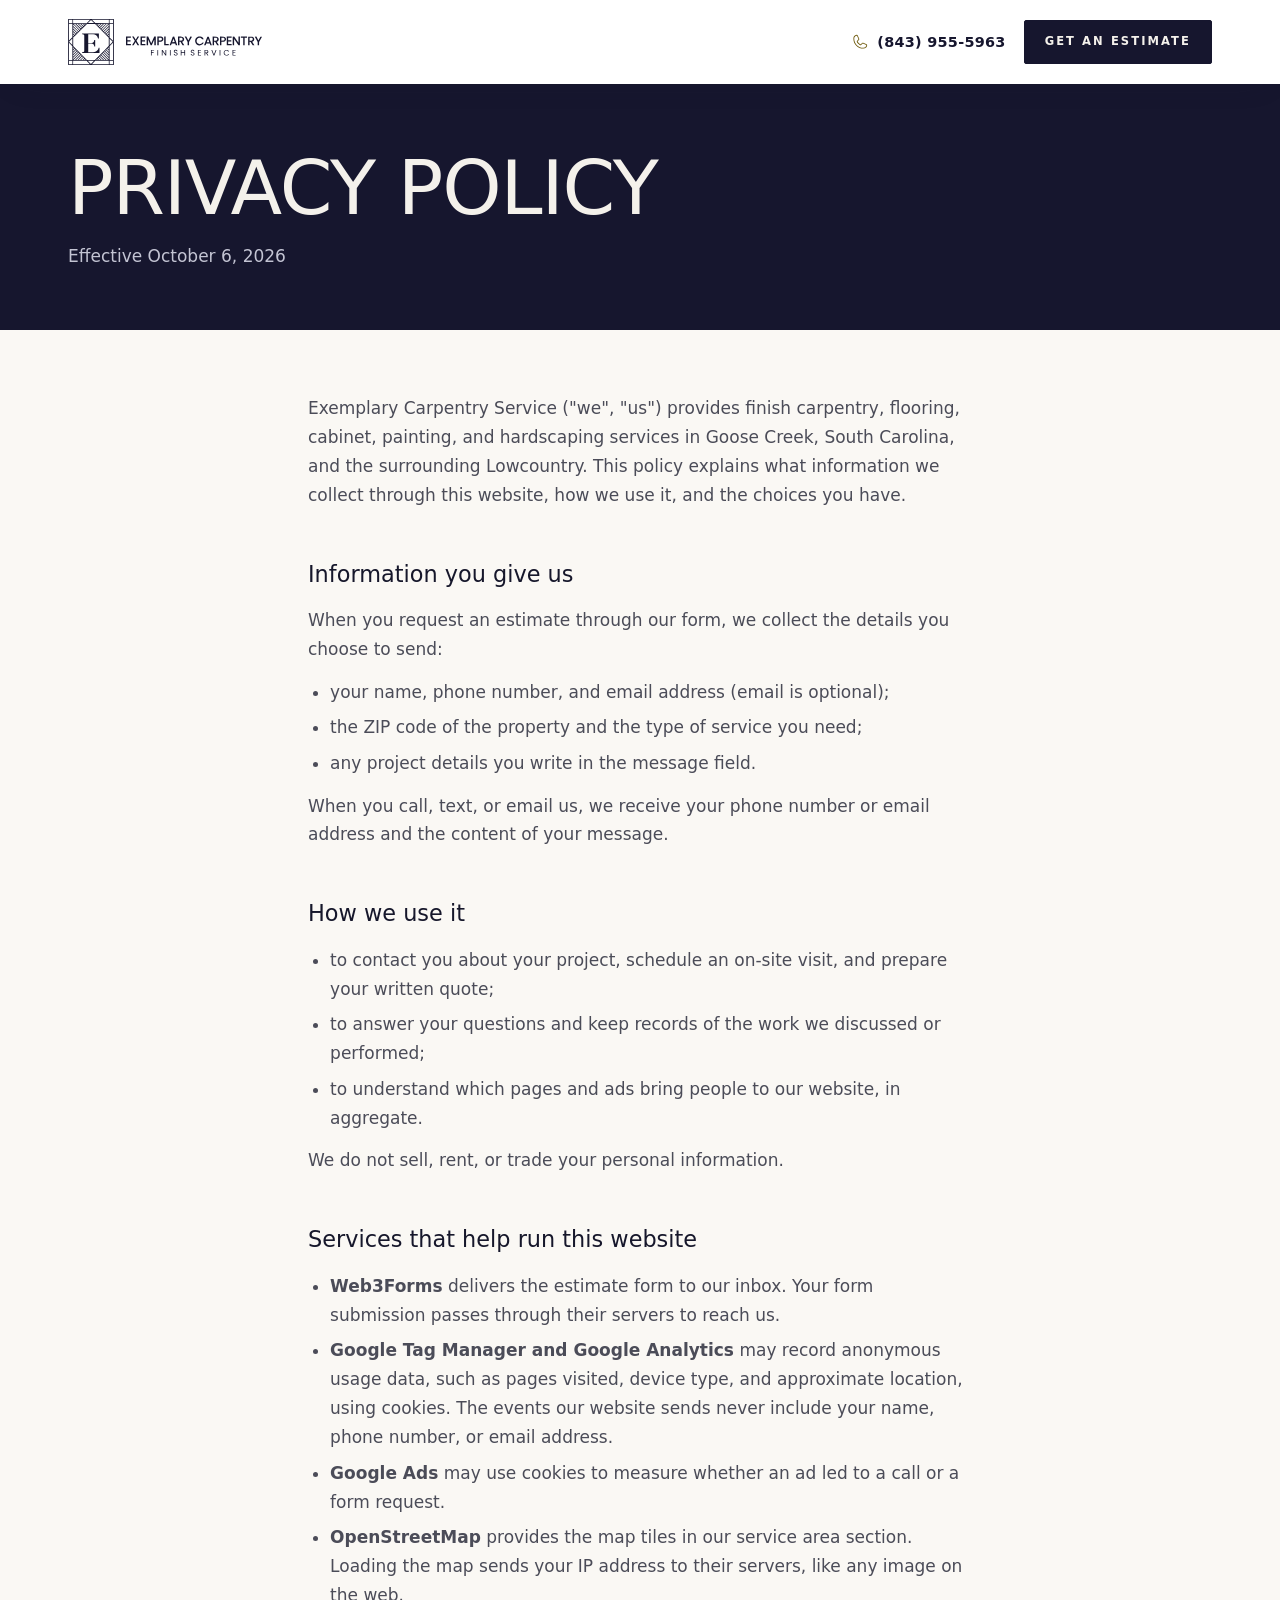
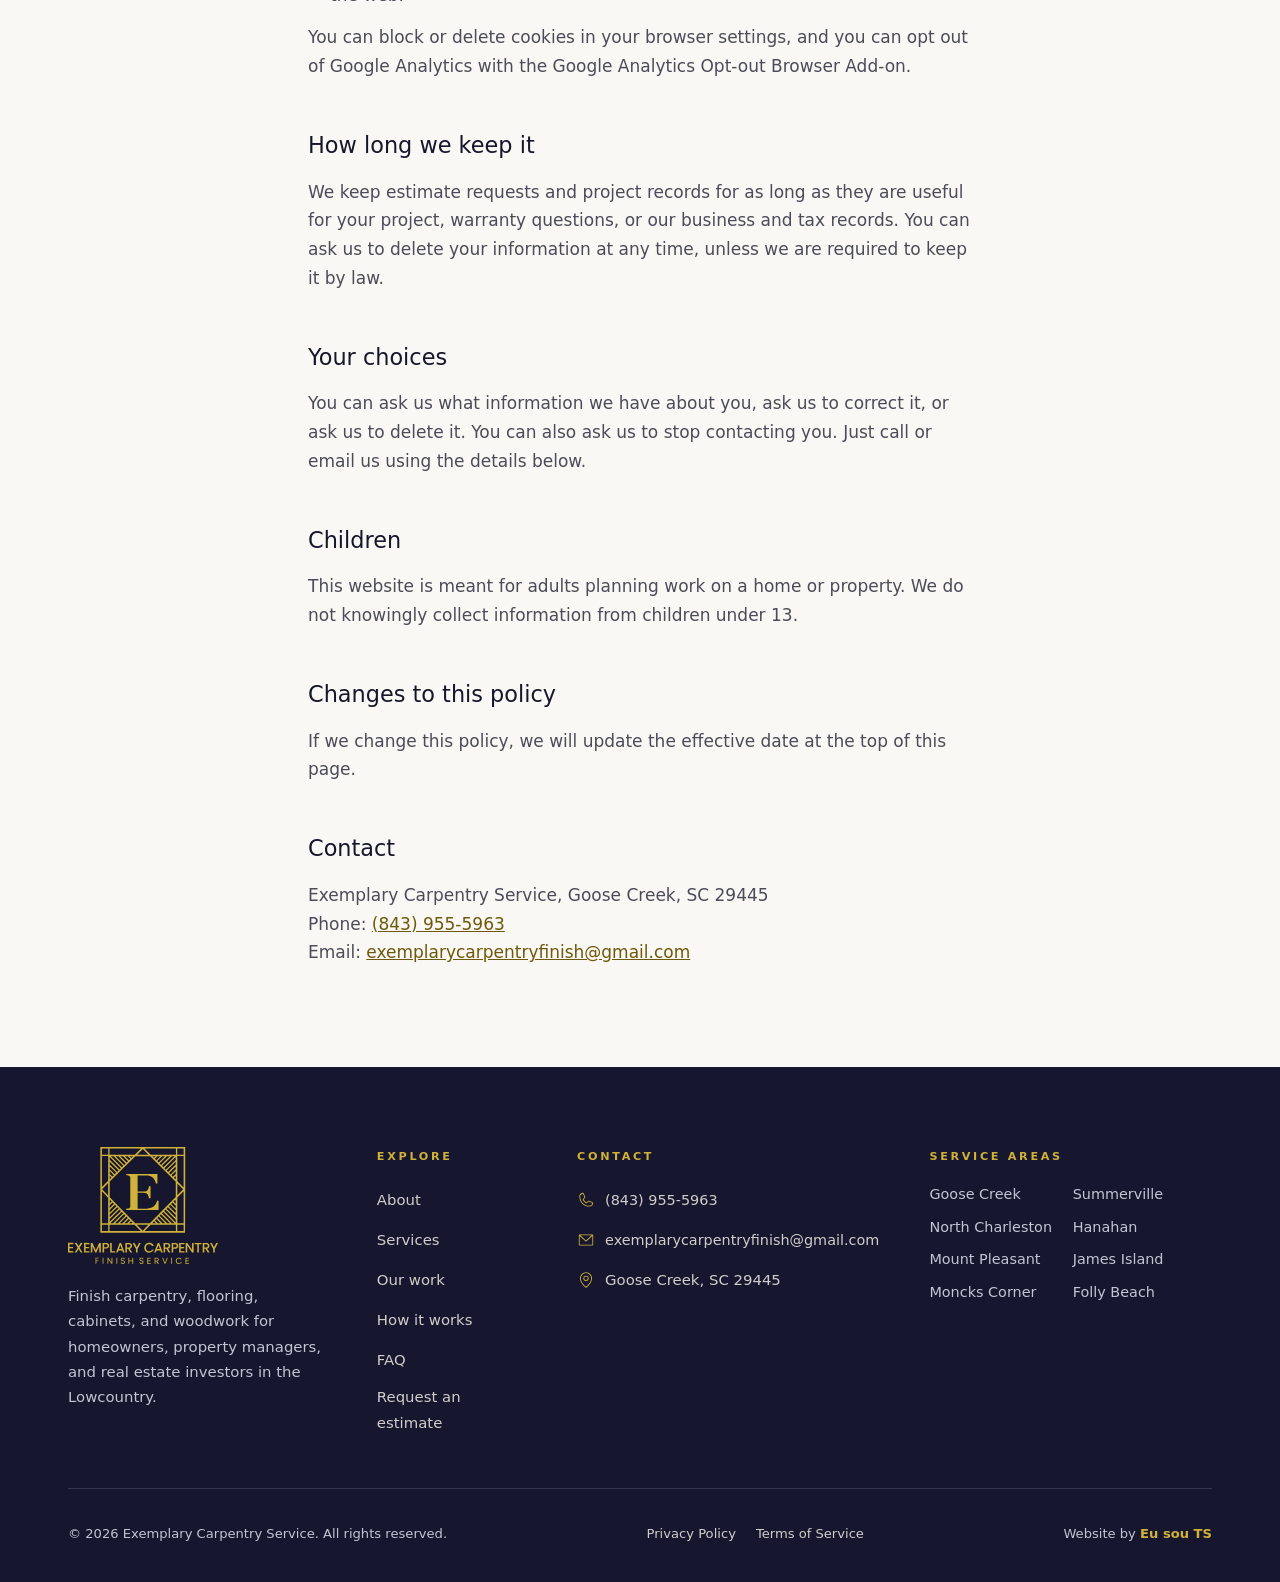
==== privacy-policy/index.html @ 4f4ce885 "Hero so com titulo; fotos com mais qualidade Subtitulo e botoes removidos do hero. Fotos em WebP q88" ====
<!doctype html>
<html lang="en">
<head>
<meta charset="utf-8">
<meta name="viewport" content="width=device-width, initial-scale=1">

<title>Privacy Policy | Exemplary Carpentry Service</title>
<meta name="description" content="How Exemplary Carpentry Service collects, uses, and protects the information you share through our website in Goose Creek, SC.">
<link rel="canonical" href="https://exemplarycarpentryservices.com/privacy-policy/">
<meta name="theme-color" content="#16162e">
<link rel="icon" href="/favicon.ico" sizes="48x48">
<link rel="icon" href="/favicon.png" type="image/png">
<link rel="apple-touch-icon" href="/apple-touch-icon.png">
<link rel="preload" href="/fonts/fraunces.woff2" as="font" type="font/woff2" crossorigin>
<style>@font-face{font-family:'Jost';font-style:normal;font-weight:300 600;font-display:swap;src:url('/fonts/jost-300.woff2') format('woff2');unicode-range:U+0000-00FF, U+0131, U+0152-0153, U+02BB-02BC, U+02C6, U+02DA, U+02DC, U+0304, U+0308, U+0329, U+2000-206F, U+20AC, U+2122, U+2191, U+2193, U+2212, U+2215, U+FEFF, U+FFFD;}@font-face{font-family:'Newsreader';font-style:italic;font-weight:300;font-display:swap;src:url('/fonts/newsreader-300-italic.woff2') format('woff2');unicode-range:U+0000-00FF, U+0131, U+0152-0153, U+02BB-02BC, U+02C6, U+02DA, U+02DC, U+0304, U+0308, U+0329, U+2000-206F, U+20AC, U+2122, U+2191, U+2193, U+2212, U+2215, U+FEFF, U+FFFD;}@font-face{font-family:'Archivo';font-style:normal;font-weight:400 600;font-display:swap;src:url('/fonts/archivo-400.woff2') format('woff2');unicode-range:U+0000-00FF, U+0131, U+0152-0153, U+02BB-02BC, U+02C6, U+02DA, U+02DC, U+0304, U+0308, U+0329, U+2000-206F, U+20AC, U+2122, U+2191, U+2193, U+2212, U+2215, U+FEFF, U+FFFD;}</style>
<link rel="stylesheet" href="/styles.css?v=d3e65d90">
</head>
<body>

<!--sprite:start-->
<svg width="0" height="0" style="position:absolute" aria-hidden="true" focusable="false">
<symbol id="b-emblem" viewBox="129.8 0 340.6 342.7"><g fill="currentColor"><path d="M129.85,0h340.51s-.01,342.69-.01,342.69H129.84s.01-342.69.01-342.69ZM161.42,5.89h-25.42s.01,25.2.01,25.2h25.42s-.01-25.2-.01-25.2ZM424.58,30.76l8.63.16V5.98s-126.19,0-126.19,0l9.64,9.58,15.52,15.17,92.41.02ZM463.92,5.94l-25.55.03.03,25.11,25.55-.03-.03-25.11ZM293.02,6.29l-110.12-.05-16.36-.1.22,24.64,101.32-.04,24.94-24.45ZM322.97,30.56l-22.64-22.23-23.25,22.25,45.89-.02ZM161.25,135.52l-.08-70.79.16-28.4-25.34.04.12,76.85.12,46.89,25.01-24.58ZM463.91,162.5l.04-126.03-25.37-.08.2,18.56.05,82.39,25.09,25.16ZM221.84,75.47l-38.62-38.51-11.19.18,44.08,44.06,5.72-5.73ZM216.07,50.78l-13.82-13.86-11.49.17,34.86,34.58,5.79-5.66-15.33-15.23ZM240.71,56.64l-19.8-19.72-11.14.19,25.3,25.28,5.64-5.75ZM250.29,47.49l-10.49-10.54-11.41.11,16.25,15.99,5.64-5.56ZM261.06,36.98l-13.77-.02,6.85,6.72,6.91-6.7ZM306.27,305.28l22.3.04,75.83-76.86,28.13-28.77-.15-60.37-46.08-46.14-51.45-51.28-5.2-4.96-59.46.02-10.94,10.71-35.17,34.53-40.18,39.85-16.45,16.21-.02,62.61,34.95,35.89,21.75,22.28,45.53,46.25h36.61ZM351.32,36.95l-12.75.04,6.51,6.19,6.24-6.22ZM354.66,52.54l15.84-15.6-11.63.04-10.17,9.93,5.95,5.62ZM364.08,62.16l25.25-25.09-11.44-.09-19.68,19.41,5.87,5.77ZM380.9,64.52l27.81-27.56h-11.83s-29.12,28.98-29.12,28.98l5.77,5.8,7.36-7.22ZM383.09,81.1l44.79-44.06-11.39-.11-7.14,6.82-31.98,31.74,5.72,5.61ZM212.47,84.8l-33.71-33.61-11.31-10.98.06,11.25,39.12,38.88,5.84-5.53ZM392.64,90.62l39.67-38.99v-11.44s-5.43,5.11-5.43,5.11l-40.09,39.64,5.85,5.68ZM203.07,94.06l-8.11-8.03-27.5-27.1-.03,11.35,29.66,29.42,5.98-5.63ZM402.13,100.15l30.24-29.76-.03-11.44-36.15,35.43,5.94,5.78ZM187.79,109.03l5.71-5.56-25.91-25.71-.1,11.25,20.31,20.02ZM411.55,109.62l20.81-20.32-.03-11.36-26.57,25.98,5.79,5.7ZM178.4,118.43l5.67-5.65-16.52-16.32-.13,11.45,10.98,10.52ZM432.45,108l-.19-11.26-16.98,16.73,5.72,5.66,11.45-11.13ZM168.49,128.28l6.14-6.09-7.18-7.05-.09,11.16,1.13,1.98ZM431.13,129.36c.6-.78,1.33-1.85,1.33-2.35l-.16-11.3-7.61,7.08,6.44,6.57ZM161.16,193.92l-.06-49.43-24.35,24.11,24.42,25.32ZM461.99,169.55l-23.11-23.29-.07,46.73,23.18-23.44ZM438.82,305.58l25.13-.2v-128.8s-25.14,25.59-25.14,25.59v103.4ZM161.24,305.37l-.04-102.54-24.98-25.81-.05,128.6,25.08-.24ZM432.34,227l.11-11.83-2.93-3.21-6.21,6.23,9.02,8.81ZM167.47,225.59l7.93-7.48-5.96-6.05c-.76.59-2.02,1.81-2.02,2.55l.04,10.98ZM167.49,244.07l17.12-16.56-5.65-5.74-11.56,11.38.09,10.92ZM432.24,245.7l.24-11.03-12.95-12.67-5.68,5.71,18.4,17.99ZM167.43,262.69l26.39-25.75-5.66-5.73-20.75,20.47.03,11.01ZM432.32,264.34l.09-11-22.02-21.77-5.7,5.67,20.66,20.47,6.97,6.63ZM167.6,281l35.4-34.62-5.65-5.71-29.85,29.27.1,11.06ZM432.29,283.32l.11-11.3-31.39-31.06-5.54,5.82,36.82,36.54ZM167.67,299.38l44.52-43.61-5.57-5.6-39.01,38.16.05,11.05ZM432.24,301.88l.11-11.25-40.7-40.2-5.48,5.53,46.07,45.92ZM221.41,265.33l-5.82-5.65-45.93,45.17,11.36.03,40.39-39.54ZM416.55,304.99l11.32-.11-45.46-45.13-5.48,5.83,39.62,39.41ZM200.23,304.81l30.37-30.19-5.45-5.57-6.76,6.47-29.67,29.33,11.51-.04ZM397.99,304.98l11.06-.19-35.83-35.53-5.63,5.64,30.4,30.07ZM218.73,304.97l21.17-20.84-5.52-5.76-26.92,26.52,11.27.07ZM379.28,305.07l11.12-.36-26.48-26.11-5.67,5.73,21.03,20.74ZM237.61,305.01l11.65-11.47-5.62-5.82-17.67,17.24,11.63.04ZM360.29,305l11.35-.1-16.99-16.94-5.61,5.76,11.25,11.28ZM256.46,305.09c.58,0,2.09-1.28,2.51-1.72l-6.11-6.23-7.76,7.84,11.36.11ZM352.99,304.96l-7.73-7.43-6.96,7.34,14.69.09ZM161.38,310.86l-25.27.02.02,25.59,25.27-.02-.02-25.59ZM241.18,336.31l50.84-.03-25.09-25.02h-99.8s-.37,25.2-.37,25.2l18.14-.14h56.29ZM322.55,311.31l-46.66.02,23.65,23.43,23.01-23.45ZM433.07,336.43l-.38-25.11-9.7-.28-91.32.1-24.78,25.08h117.4s8.77.21,8.77.21ZM464.09,310.97h-25.6v25.55h25.6v-25.55Z"/><path d="M310.18,184.57l-6.94-1.16-23.79-.04v63.6s35.56-.06,35.56-.06c7.51-.01,14.52-1.41,21.28-4.44,11.1-5.43,18.26-15.38,21.12-27.56l6.08-.09-.03,37.75h-129.74s-.02-5.35-.02-5.35l7.51-.67c4.79-.43,8.66-4.21,8.66-9.64l.02-113.11c0-3.74-2.07-7.56-5.22-8.81-3.63-1.45-7.08-1.28-11.06-1.49l.26-5.61h125s.03,38.26.03,38.26l-6.39-.04c-1.8-9.9-6.13-18.6-13.82-24.96-6.56-4.91-14.21-7.42-22.62-7.44l-36.63-.1v65.17s25.55-.22,25.55-.22c5.83-.05,11.15-2.56,14.85-6.78,3.14-4.39,4.27-9.1,4.58-14.8l6.9.06v48.49s-6.87.09-6.87.09c-.15-9.61-4.78-19.47-14.28-21.06Z"/></g></symbol>
<symbol id="b-wordmark" viewBox="0 352 601.93 116.19"><g fill="currentColor"><polygon points="125.49 422.07 125.33 397.3 113.88 422.05 109.23 422 97.87 397.21 97.74 422.02 91.34 422.05 91.31 383.66 98.19 383.72 111.6 413.38 125.07 383.72 131.95 383.71 131.94 422.05 125.49 422.07"/><polygon points="504.18 422.28 497.91 422.36 478.6 394.07 478.51 422.3 472.33 422.35 472.31 402.64 472.33 384.14 478.63 383.94 497.79 411.65 497.9 384.05 504.18 384.06 504.18 422.28"/><path d="M403.69,422.32l-9.27-15-4.68-.2-.04,15.19-6.17-.07-.02-38.15,16.22.1c5.89.04,10.24,4.77,10.75,10.06.56,5.84-2.79,10.99-9.12,12.41l9.75,15.6-7.42.06ZM404.04,395.12c-.14-3.22-2.21-5.77-5.39-5.79l-8.93-.07v12.66s8.34-.08,8.34-.08c3.65-.04,6.15-2.81,5.98-6.72Z"/><path d="M250.48,422.38l-9.46-15.11-4.6-.12v15.15s-6.25-.05-6.25-.05v-38.25s15.62.12,15.62.12c6.15.05,10.95,4.37,11.45,9.97.53,5.93-2.83,11.08-9.09,12.58l9.69,15.54-7.35.15ZM250.76,395.66c.09-3.49-2.22-6.26-5.59-6.32l-8.73-.17-.03,12.74,8.98-.18c3.25-.07,5.28-2.71,5.37-6.07Z"/><path d="M560.82,422.34l-9.32-15-4.58-.09-.03,15.1-6.23.04.02-38.26,15.67.08c4.4.02,8.68,2.62,10.31,6.53,1.45,3.47,1.27,7.05-.41,10.43-1.33,2.68-4.21,4.76-7.77,5.58l9.8,15.54-7.45.05ZM554.56,402c4.4,0,6.81-3.09,6.62-6.86-.17-3.57-2.88-5.98-6.87-5.93l-7.47.09.09,12.69h7.62Z"/><path d="M370.79,414.05l-15.46-.06-3.06,8.33-6.63-.02,14.41-38.19h6.19s14.1,38.14,14.1,38.14l-6.59.15-2.97-8.34ZM368.82,408.53l-5.7-15.24-5.8,15.28,11.5-.04Z"/><path d="M316.71,413.71c4.21,4.14,10.62,4.68,15.59,1.99,2-1.08,3.28-2.89,4.6-4.96l7.08-.13c-2.8,7.79-9.88,12.15-18.03,12.21-9.86.07-17.86-6.36-19.56-16.13-1.08-6.19.77-12.63,5.04-17.16s10.58-6.63,17.02-5.89c7.22.82,13.3,5.14,15.54,12.25l-6.94.09c-2.41-5.09-7.66-7.53-13.34-6.79-4.97.65-9.39,4.41-10.72,9.86-1.25,5.1-.31,10.71,3.7,14.67Z"/><path d="M217.61,414l-15.2-.03-3.2,8.34-6.39-.12,14.29-38.03,6-.17,13.89,38.2-6.43.14-2.96-8.33ZM215.69,408.41l-5.61-15.16-5.64,15.28,11.24-.12Z"/><polygon points="58.29 421.87 51.21 421.9 42.52 408.14 34.01 422 26.91 421.97 38.97 402.84 27.05 383.7 34.32 383.64 42.76 397.41 51.35 383.47 58.28 383.8 46.3 402.85 58.29 421.87"/><path d="M144.97,406.56l-.06,15.54-6.33-.04.06-38.37,15.87.15c6.35.06,10.86,4.96,11.02,10.76.17,5.95-3.83,10.86-10.15,11.72l-10.41.24ZM159.06,394.88c-.1-3.12-2.13-5.89-5.46-5.95l-8.65-.15-.02,12.53,8.84-.21c3.44-.08,5.39-3.07,5.28-6.23Z"/><path d="M422.23,407.05l-.09,15.23h-6.08s0-38.19,0-38.19l15.19.04c6.64.02,11.34,4.9,11.53,11,.19,6.45-4.26,11.04-10.92,11.79l-9.62.12ZM436.36,395.61c.29-3.39-2.31-6.25-5.56-6.31l-8.67-.15.02,12.65,9.18-.29c3-.09,5.2-2.7,5.04-5.9Z"/><polygon points="84.47 405.23 70.62 405.23 70.6 416.77 86.03 416.8 85.99 422.05 64.39 422.04 64.36 383.64 86.09 383.66 86.05 388.77 70.6 388.74 70.6 399.99 84.48 400.01 84.47 405.23"/><polygon points="20.15 405.2 6.09 405.2 6.11 416.64 21.87 416.68 21.64 421.84 .01 422.03 0 383.52 21.66 383.52 21.65 388.7 6.08 388.68 6.14 399.86 20.07 399.87 20.15 405.2"/><polygon points="466 405.6 452.18 405.67 452.17 417.13 467.62 417.13 467.55 422.31 445.99 422.32 445.98 384.03 467.61 384.04 467.55 389.2 452.15 389.23 452.2 400.4 466 400.44 466 405.6"/><polygon points="291.99 384.17 279.02 407.97 279.1 422.29 272.67 422.3 272.71 407.78 259.77 384.04 266.93 384.06 275.93 401.31 284.84 384.04 291.99 384.17"/><polygon points="601.93 384.1 589.04 407.93 588.97 422.32 582.79 422.3 582.76 407.99 570.15 384.22 577.12 384.03 585.93 401.52 594.87 384.15 601.93 384.1"/><polygon points="525.08 422.22 518.88 422.3 518.86 389.22 508.31 389.24 508.36 384.03 535.71 384.04 535.72 389.22 525.04 389.22 525.08 422.22"/><polygon points="189.13 416.88 189.31 422.15 169.12 422.13 169.13 383.68 175.52 383.71 175.47 416.86 189.13 416.88"/><path d="M178.13,467.19c-.9.4-2.71.44-3.59.16l-12.68-18.44-.21,18.56-3.13.09v-24.57s3.39.11,3.39.11l12.79,18.86.09-18.81,3.32-.17.02,24.2Z"/><path d="M360.72,467.81l-6.12-9.86-3.84-.12.02,9.9-3.23-.13.02-24.62,9.3.05c4,.02,7.05,2.9,7.4,6.37.41,4.06-1.99,7.46-6.03,8.23l6.35,9.97-3.87.2ZM356.69,454.8c2.93-.04,4.35-2.61,4.16-4.76-.2-2.27-1.86-4.07-4.42-4.09l-5.66-.04v8.97s5.92-.09,5.92-.09Z"/><path d="M261.59,467.29l-3.36.42v-10.99s-12.58.01-12.58.01l-.11,10.89-3.17-.03v-24.21c.77-.26,2.15-.32,3.23-.21l.07,10.63h12.57s.02-10.5.02-10.5l3.29-.29.05,24.27Z"/><path d="M435.73,455.56c.06,3.79,2.01,7.06,4.87,8.51,3.19,1.61,7.7,1.65,10.13-1.25,1.56-1.86,3.44-2.94,5.59-1.51-3.31,6.48-10.75,8.41-16.74,5.66s-8.71-9.96-6.26-16.4c2.15-5.65,8.01-8.55,13.97-7.54,4.21.71,7.67,3.38,8.83,7.09-2.98.74-3.95-.2-5.31-1.84-2.38-2.86-6.63-3.06-10.01-1.53-3,1.36-5.13,4.76-5.07,8.81Z"/><path d="M299.54,466.95c-3.03,1.49-6.59,1.44-9.45-.03-2.22-1.14-3.46-3.15-3.84-5.58l3.49-.18c.72,3.06,3.15,4.38,6.28,3.94,1.43-.2,3.1-1.38,3.54-2.44.55-1.32.11-3.99-1.2-4.44l-6.68-2.24c-2.46-.83-4.47-2.6-4.92-4.69-.58-2.65.21-5.33,2.41-6.89,2.81-2,6.65-2.21,9.75-.82,2.34,1.05,3.67,2.97,3.86,5.55l-3.51-.08c-.68-3.04-3.45-3.94-6.26-3.28-1.48.35-2.84,1.83-3.03,3.29s1.08,3.37,2.67,3.86l5.56,1.71c2.71.83,4.58,2.81,4.92,5.21.41,2.9-.64,5.65-3.58,7.1Z"/><path d="M224.93,466.82c-2.21,1.21-5.08,1.45-7.43.91-3.28-.75-5.62-2.65-6.06-6.52l3.57-.02c.58,3.46,3.46,4.37,6.48,3.83,1.77-.32,3.26-1.73,3.5-3.32.3-2-.99-3.54-3.02-4.16l-5.59-1.71c-2.59-.79-4.5-3.19-4.68-5.4-.23-2.79.91-5.32,3.49-6.62s6.07-1.47,8.78-.28c2.43,1.07,3.87,2.9,3.9,5.66l-3.44-.21c-.82-2.83-3.2-3.89-5.94-3.32-1.69.35-3.18,1.73-3.37,3.26-.19,1.61.95,3.48,2.61,3.99l5.58,1.69c2.65.8,4.76,2.89,5.05,5.2.36,2.93-.56,5.47-3.44,7.05Z"/><path d="M330.85,456.72l-9.16.03v8.22s10.19.05,10.19.05l.23,2.78-13.77.03v-24.77s13.28-.06,13.28-.06c.48.63.6,2.56.25,2.96h-10.19s.01,7.86.01,7.86l9.03.02.12,2.89Z"/><polygon points="484.06 456.87 474.75 456.9 474.75 465.1 485.11 465.16 485.11 468.04 471.48 468.08 471.48 443.17 485.16 443.18 485.17 446.03 474.75 446.04 474.76 453.97 483.67 453.96 484.06 456.87"/><polygon points="396.9 443.29 400.38 443.42 391.01 467.66 387.39 467.5 377.95 443.26 381.44 443.22 389.23 463.27 396.9 443.29"/><polygon points="122.35 453.77 122.54 456.65 113.67 456.7 113.69 467.52 110.54 467.48 110.52 442.88 124.3 442.83 124.33 445.6 113.79 445.61 113.65 453.78 122.35 453.77"/><polygon points="142.26 467.46 138.95 467.51 139.04 443.11 142.26 443.11 142.26 467.46"/><polygon points="197.72 467.45 194.4 467.54 194.39 443.17 197.64 443.13 197.72 467.45"/><polygon points="417.68 467.8 414.43 467.56 414.45 443.37 417.71 443.39 417.68 467.8"/></g></symbol>
<symbol id="i-envelope-simple" viewBox="0 0 256 256"><path d="M224,50H32a6,6,0,0,0-6,6V192a14,14,0,0,0,14,14H216a14,14,0,0,0,14-14V56A6,6,0,0,0,224,50ZM208.58,62,128,135.86,47.42,62ZM216,194H40a2,2,0,0,1-2-2V69.64l86,78.78a6,6,0,0,0,8.1,0L218,69.64V192A2,2,0,0,1,216,194Z"/></symbol>
<symbol id="i-map-pin" viewBox="0 0 256 256"><path d="M128,66a38,38,0,1,0,38,38A38,38,0,0,0,128,66Zm0,64a26,26,0,1,1,26-26A26,26,0,0,1,128,130Zm0-112a86.1,86.1,0,0,0-86,86c0,30.91,14.34,63.74,41.47,94.94a252.32,252.32,0,0,0,41.09,38,6,6,0,0,0,6.88,0,252.32,252.32,0,0,0,41.09-38c27.13-31.2,41.47-64,41.47-94.94A86.1,86.1,0,0,0,128,18Zm0,206.51C113,212.93,54,163.62,54,104a74,74,0,0,1,148,0C202,163.62,143,212.93,128,224.51Z"/></symbol>
<symbol id="i-phone" viewBox="0 0 256 256"><path d="M221.59,160.3l-47.24-21.17a14,14,0,0,0-13.28,1.22,4.81,4.81,0,0,0-.56.42l-24.69,21a1.88,1.88,0,0,1-1.68.06c-15.87-7.66-32.31-24-40-39.65a1.91,1.91,0,0,1,0-1.68l21.07-25a6.13,6.13,0,0,0,.42-.58,14,14,0,0,0,1.12-13.27L95.73,34.49a14,14,0,0,0-14.56-8.38A54.24,54.24,0,0,0,34,80c0,78.3,63.7,142,142,142a54.25,54.25,0,0,0,53.89-47.17A14,14,0,0,0,221.59,160.3ZM176,210C104.32,210,46,151.68,46,80A42.23,42.23,0,0,1,82.67,38h.23a2,2,0,0,1,1.84,1.31l21.1,47.11a2,2,0,0,1,0,1.67L84.73,113.15a4.73,4.73,0,0,0-.43.57,14,14,0,0,0-.91,13.73c8.87,18.16,27.17,36.32,45.53,45.19a14,14,0,0,0,13.77-1c.19-.13.38-.27.56-.42l24.68-21a1.92,1.92,0,0,1,1.6-.1l47.25,21.17a2,2,0,0,1,1.21,2A42.24,42.24,0,0,1,176,210Z"/></symbol>
</svg>
<!--sprite:end-->

<header class="hdr hdr--simple is-solid">
  <div class="wrap hdr__in">
    <a class="brand" href="/" aria-label="Exemplary Carpentry Service, home">
      <svg class="brand__emblem" aria-hidden="true"><use href="#b-emblem"/></svg>
      <svg class="brand__word" aria-hidden="true"><use href="#b-wordmark"/></svg>
    </a>
    <div class="hdr__cta">
      <a class="hdr__tel" href="tel:+18439555963"><svg class="ic" aria-hidden="true"><use href="#i-phone"/></svg><span>(843) 955-5963</span></a>
      <a class="btn btn--gold btn--sm" href="/#estimate">Get an estimate</a>
    </div>
  </div>
</header>

<main>
  <section class="page-hero">
    <div class="wrap">
      <h1 class="h2">Privacy Policy</h1>
      <p>Effective October 6, 2026</p>
    </div>
  </section>

  <section class="legal sec--paper">
    <div class="wrap prose">
      <p>Exemplary Carpentry Service ("we", "us") provides finish carpentry, flooring, cabinet, painting, and hardscaping services in Goose Creek, South Carolina, and the surrounding Lowcountry. This policy explains what information we collect through this website, how we use it, and the choices you have.</p>

      <h2>Information you give us</h2>
      <p>When you request an estimate through our form, we collect the details you choose to send:</p>
      <ul>
        <li>your name, phone number, and email address (email is optional);</li>
        <li>the ZIP code of the property and the type of service you need;</li>
        <li>any project details you write in the message field.</li>
      </ul>
      <p>When you call, text, or email us, we receive your phone number or email address and the content of your message.</p>

      <h2>How we use it</h2>
      <ul>
        <li>to contact you about your project, schedule an on-site visit, and prepare your written quote;</li>
        <li>to answer your questions and keep records of the work we discussed or performed;</li>
        <li>to understand which pages and ads bring people to our website, in aggregate.</li>
      </ul>
      <p>We do not sell, rent, or trade your personal information.</p>

      <h2>Services that help run this website</h2>
      <ul>
        <li><strong>Web3Forms</strong> delivers the estimate form to our inbox. Your form submission passes through their servers to reach us.</li>
        <li><strong>Google Tag Manager and Google Analytics</strong> may record anonymous usage data, such as pages visited, device type, and approximate location, using cookies. The events our website sends never include your name, phone number, or email address.</li>
        <li><strong>Google Ads</strong> may use cookies to measure whether an ad led to a call or a form request.</li>
        <li><strong>OpenStreetMap</strong> provides the map tiles in our service area section. Loading the map sends your IP address to their servers, like any image on the web.</li>
      </ul>
      <p>You can block or delete cookies in your browser settings, and you can opt out of Google Analytics with the Google Analytics Opt-out Browser Add-on.</p>

      <h2>How long we keep it</h2>
      <p>We keep estimate requests and project records for as long as they are useful for your project, warranty questions, or our business and tax records. You can ask us to delete your information at any time, unless we are required to keep it by law.</p>

      <h2>Your choices</h2>
      <p>You can ask us what information we have about you, ask us to correct it, or ask us to delete it. You can also ask us to stop contacting you. Just call or email us using the details below.</p>

      <h2>Children</h2>
      <p>This website is meant for adults planning work on a home or property. We do not knowingly collect information from children under 13.</p>

      <h2>Changes to this policy</h2>
      <p>If we change this policy, we will update the effective date at the top of this page.</p>

      <h2>Contact</h2>
      <p>Exemplary Carpentry Service, Goose Creek, SC 29445<br>
      Phone: <a href="tel:+18439555963">(843) 955-5963</a><br>
      Email: <a href="mailto:exemplarycarpentryfinish@gmail.com">exemplarycarpentryfinish@gmail.com</a></p>
    </div>
  </section>
</main>

<footer class="ftr">
  <div class="wrap ftr__grid">
    <div class="ftr__brand">
      <img src="/img/brand/logo-gold.svg" width="180" height="140" alt="Exemplary Carpentry Finish Service logo" loading="lazy">
      <p>Finish carpentry, flooring, cabinets, and woodwork for homeowners, property managers, and real estate investors in the Lowcountry.</p>
    </div>
    <div class="ftr__col">
      <h2 class="ftr__h">Explore</h2>
      <ul>
        <li><a href="/#about">About</a></li>
        <li><a href="/#services">Services</a></li>
        <li><a href="/#work">Our work</a></li>
        <li><a href="/#process">How it works</a></li>
        <li><a href="/#faq">FAQ</a></li>
        <li><a href="/#estimate">Request an estimate</a></li>
      </ul>
    </div>
    <div class="ftr__col">
      <h2 class="ftr__h">Contact</h2>
      <ul class="ftr__contact">
        <li><a href="tel:+18439555963"><svg class="ic" aria-hidden="true"><use href="#i-phone"/></svg>(843) 955-5963</a></li>
        <li><a href="mailto:exemplarycarpentryfinish@gmail.com"><svg class="ic" aria-hidden="true"><use href="#i-envelope-simple"/></svg>exemplarycarpentryfinish@gmail.com</a></li>
        <li><span><svg class="ic" aria-hidden="true"><use href="#i-map-pin"/></svg>Goose Creek, SC 29445</span></li>
      </ul>
    </div>
    <div class="ftr__col">
      <h2 class="ftr__h">Service areas</h2>
      <ul class="ftr__areas">
        <li>Goose Creek</li><li>Summerville</li><li>North Charleston</li><li>Hanahan</li><li>Mount Pleasant</li><li>James Island</li><li>Moncks Corner</li><li>Folly Beach</li>
      </ul>
    </div>
  </div>
  <div class="wrap ftr__bar">
    <p>&copy; 2026 Exemplary Carpentry Service. All rights reserved.</p>
    <nav aria-label="Legal"><a href="/privacy-policy/" aria-current="page">Privacy Policy</a><a href="/terms/">Terms of Service</a></nav>
    <p class="ftr__credit">Website by <a href="https://eusouts.com/" target="_blank" rel="noopener">Eu sou TS</a></p>
  </div>
</footer>
</body>
</html>
---- styles.css ----
:root{color-scheme:light;--paper: #faf8f4;--sand: #f0ebe3;--sand-2: #e6dfd3;--white: #ffffff;--cream-btn: #f4f1eb;--navy: #16162e;--navy-2: #222347;--navy-deep: #0f0f22;--gold: #d0b139;--gold-2: #e9d47e;--gold-ink: #6e590b;--ink: #16172b;--ink-2: #4b4c58;--ink-3: #5f606c;--mist: #c3c4d3;--on-dark: rgba(244, 241, 235, .84);--line: rgba(22, 22, 46, .14);--line-dark: rgba(244, 241, 235, .14);--err: #b3261e;--head: "Jost", ui-sans-serif, system-ui, "Segoe UI", sans-serif;--serif: "Newsreader", "Iowan Old Style", Georgia, serif;--body: "Archivo", ui-sans-serif, system-ui, "Segoe UI", sans-serif;--fs-h1: clamp(2.4rem, 1.2rem + 4.4vw, 5.1rem);--fs-h2: clamp(2rem, 1.35rem + 2.3vw, 3.3rem);--r-sm: 2px;--r-md: 4px;--shadow: 0 24px 50px -30px rgba(22, 22, 46, .35);--ease: cubic-bezier(.16, 1, .3, 1);--hdr-h: 76px;--gutter: 18px}@media(min-width:768px){:root{--gutter: 32px}}@media(min-width:1024px){:root{--gutter: 48px;--hdr-h: 84px}}*,*:before,*:after{box-sizing:border-box}html{-webkit-text-size-adjust:100%;scroll-behavior:smooth;scroll-padding-top:calc(var(--hdr-h) + 12px)}body{margin:0;font-family:var(--body);font-size:1.0625rem;line-height:1.7;color:var(--ink);background:var(--paper);-webkit-font-smoothing:antialiased;overflow-x:clip}img,video,svg{display:block;max-width:100%}img,video{height:auto}a{color:inherit}button{font:inherit;color:inherit}h1,h2,h3,h4,p,ul,ol,figure{margin:0}ul,ol{padding:0;list-style:none}::selection{background:var(--gold);color:var(--navy)}:focus-visible{outline:2px solid var(--gold);outline-offset:3px}[hidden]{display:none!important}.ic{width:1.25em;height:1.25em;flex:none;fill:currentColor}.wrap{width:100%;max-width:1240px;margin-inline:auto;padding-inline:var(--gutter)}.skip{position:absolute;left:12px;top:-60px;z-index:100;padding:10px 16px;background:var(--gold);color:var(--navy);font-weight:600;text-decoration:none}.skip:focus{top:12px}.hp{position:absolute!important;left:-9999px;width:1px;height:1px;opacity:0}.sr-only{position:absolute!important;width:1px;height:1px;margin:-1px;overflow:hidden;clip:rect(0 0 0 0);white-space:nowrap;border:0}.h2,.hero__title,.quote__title{font-family:var(--head);font-weight:400;letter-spacing:-.015em;line-height:1.08;text-wrap:balance}.h2{font-size:var(--fs-h2)}.h2 em,.hero__title em,.quote__title em,.hl{font-family:var(--serif);font-style:italic;font-weight:300;font-size:1.1em;letter-spacing:-.01em;color:var(--gold-ink)}.sec--navy .h2 em,.hero__title em,.quote__title em,.cta .h2 em,.card-page .h2 em,.card-page .hl,.page-hero .hl{color:var(--gold)}h3{font-family:var(--head);font-weight:500;font-size:1.25rem;line-height:1.3;letter-spacing:-.005em}.head{max-width:800px;margin:0 auto clamp(44px,5vw,64px);text-align:center}.prose p{color:var(--ink-2);max-width:62ch}.prose p+p{margin-top:1em}.btn{--bg: var(--navy);--fg: var(--cream-btn);--bd: var(--navy);display:inline-flex;align-items:center;justify-content:center;gap:14px;min-height:52px;padding:14px 28px;border:1px solid var(--bd);border-radius:var(--r-sm);background:var(--bg);color:var(--fg);font-family:var(--body);font-size:.76rem;font-weight:600;letter-spacing:.18em;text-transform:uppercase;line-height:1.2;text-decoration:none;cursor:pointer;transition:background-color .25s ease,color .25s ease,border-color .25s ease,transform .2s ease}.btn:active{transform:translateY(1px)}.btn__arrow{display:inline-grid;place-items:center;transition:transform .4s var(--ease)}.btn__arrow .ic{width:16px;height:16px}.btn:hover .btn__arrow{transform:translate(4px)}.btn--sm{min-height:44px;padding:10px 20px;font-size:.72rem}.btn--lg{min-height:56px;padding:16px 32px}.btn--block{width:100%}@media(max-width:479px){.btn--block{letter-spacing:.1em;padding-inline:18px}}.btn--gold{--bg: var(--gold);--fg: var(--navy);--bd: var(--gold)}.btn--gold:hover{--bg: var(--gold-2);--bd: var(--gold-2)}.btn--navy{--bg: var(--navy);--fg: var(--cream-btn);--bd: var(--navy)}.btn--navy:hover{--bg: var(--navy-2);--bd: var(--navy-2)}.btn--cream{--bg: var(--cream-btn);--fg: var(--navy);--bd: var(--cream-btn)}.btn--cream:hover{--bg: var(--white)}.btn--ghost{--bg: transparent;--fg: var(--cream-btn);--bd: rgba(244, 241, 235, .45)}.btn--ghost:hover{--bd: var(--cream-btn);--bg: rgba(244, 241, 235, .08)}.btn--line{--bg: transparent;--fg: var(--navy);--bd: var(--navy)}.btn--line:hover{--bg: var(--navy);--fg: var(--cream-btn)}.card-page .btn--line{--fg: var(--cream-btn);--bd: rgba(244, 241, 235, .45)}.hdr{position:fixed;inset:0 0 auto;z-index:50;height:var(--hdr-h);background:var(--white);color:var(--ink);box-shadow:0 1px 0 var(--line);transition:box-shadow .4s ease,transform .4s var(--ease)}.hdr.is-solid{box-shadow:0 1px 0 var(--line),0 12px 30px -20px #16162e59}.hdr.is-hidden{transform:translateY(-100%)}.hdr__in{height:100%;display:flex;align-items:center;gap:28px}.brand{display:flex;align-items:center;gap:12px;color:var(--navy);text-decoration:none;flex:none}.brand__emblem{width:46px;height:46px}.brand__word{width:136px;height:27px}.nav{display:none;margin-inline:auto;gap:6px}.nav a{position:relative;padding:12px;font-family:var(--body);font-size:.72rem;font-weight:600;letter-spacing:.18em;text-transform:uppercase;color:var(--ink-2);text-decoration:none;transition:color .2s ease}.nav a:after{content:"";position:absolute;left:12px;right:12px;bottom:6px;height:1px;background:var(--gold-ink);transform:scaleX(0);transform-origin:left;transition:transform .4s var(--ease)}.nav a:hover,.nav a.is-active{color:var(--navy)}.nav a:hover:after,.nav a.is-active:after{transform:scaleX(1)}.hdr__cta{margin-left:auto;display:flex;align-items:center;gap:18px}.hdr__tel{display:none;align-items:center;gap:8px;min-height:44px;font-size:.9rem;font-weight:600;letter-spacing:.02em;color:var(--navy);text-decoration:none}.hdr__tel .ic,.hdr__tel:hover{color:var(--gold-ink)}.hdr__cta .btn{display:none}.hdr .btn--gold{--bg: var(--navy);--bd: var(--navy);--fg: var(--cream-btn)}.hdr .btn--gold:hover{--bg: var(--navy-2);--bd: var(--navy-2)}.burger{width:46px;height:46px;display:grid;place-content:center;gap:7px;border:1px solid var(--line);border-radius:var(--r-sm);background:transparent;cursor:pointer}.burger span{width:20px;height:1.5px;background:var(--navy);transition:transform .4s var(--ease)}.burger[aria-expanded=true] span:first-child{transform:translateY(4.25px) rotate(45deg)}.burger[aria-expanded=true] span:last-child{transform:translateY(-4.25px) rotate(-45deg)}@media(min-width:640px){.hdr__cta .btn{display:inline-flex}}@media(min-width:1100px){.nav{display:flex}.burger{display:none}.hdr__tel{display:inline-flex}}.hdr--simple .hdr__tel{display:inline-flex}.mmenu{position:fixed;inset:0;z-index:45;padding:calc(var(--hdr-h) + 20px) var(--gutter) 28px;display:flex;flex-direction:column;justify-content:space-between;background:var(--paper);color:var(--ink)}.mmenu__nav{display:flex;flex-direction:column}.mmenu__nav a{padding:16px 0;border-bottom:1px solid var(--line);font-family:var(--head);font-size:1.7rem;font-weight:400;text-transform:uppercase;letter-spacing:.02em;text-decoration:none;opacity:0;transform:translateY(12px);animation:up .5s var(--ease) forwards;animation-delay:calc(var(--i) * 50ms + 50ms)}.mmenu__foot{display:grid;gap:12px}.mmenu .btn--gold{--bg: var(--navy);--bd: var(--navy);--fg: var(--cream-btn)}.mmenu__tel{display:inline-flex;align-items:center;justify-content:center;gap:10px;min-height:48px;color:var(--navy);text-decoration:none;font-weight:600}.mmenu__tel .ic{color:var(--gold-ink)}body.menu-open{overflow:hidden}@keyframes up{to{opacity:1;transform:none}}.sec{position:relative;padding-block:clamp(80px,9vw,132px)}.sec--sand{background:var(--sand)}.sec--navy{background:var(--navy);color:var(--cream-btn);overflow:hidden}.sec__foot{display:flex;flex-wrap:wrap;justify-content:center;gap:12px;margin-top:clamp(40px,5vw,60px)}.orn{position:absolute;width:clamp(220px,28vw,400px);aspect-ratio:1;height:auto;fill:none;stroke:var(--gold-ink);stroke-width:1px;pointer-events:none;opacity:.12}.orn use{vector-effect:non-scaling-stroke}.orn--tl{left:-100px;top:-100px}.orn--br{right:-110px;bottom:-110px}.hero{position:relative;isolation:isolate;overflow:hidden;color:var(--cream-btn);text-align:center;min-height:min(100dvh,900px);display:flex;align-items:flex-end;justify-content:center;padding:calc(var(--hdr-h) + 40px) 0 48px}.hero__slides{position:absolute;inset:0;z-index:-2;background:var(--navy-deep)}.hero__slide{position:absolute;inset:0;opacity:0;transition:opacity 1.6s ease}.hero__slide img{width:100%;height:100%;object-fit:cover;object-position:center 60%}.hero__slide.is-on{opacity:1}.hero__slide.is-on img{animation:kenburns 9s linear both}.hero__slides.is-paused .hero__slide img{animation-play-state:paused}@keyframes kenburns{0%{transform:scale(1)}to{transform:scale(1.05)}}.hero:before{content:"";position:absolute;inset:0;z-index:-1;background:linear-gradient(0deg,#0f0f22d9,#0f0f2280 26%,#0f0f2200 50%)}@media(max-width:767px){.hero:before{background:linear-gradient(0deg,#0f0f22e6,#0f0f2299 30%,#0f0f2200 58%)}}.hero__in{display:flex;flex-direction:column;align-items:center}.hero__title{display:flex;flex-direction:column;align-items:center;gap:6px;margin-bottom:0;font-weight:300;text-shadow:0 2px 24px rgba(15,15,34,.45)}.hero__lead{font-size:clamp(.95rem,.75rem + .9vw,1.45rem);font-weight:400;letter-spacing:.32em;text-transform:uppercase;line-height:1.4;padding-left:.32em;animation:track-in 1.6s var(--ease) .1s both}.hero__title em{display:block;font-size:clamp(2.5rem,1.4rem + 3.8vw,4.5rem);line-height:1.04;letter-spacing:-.015em;text-transform:none}@keyframes track-in{0%{letter-spacing:.6em}to{letter-spacing:.32em}}.hero__rule{position:relative;display:flex;align-items:center;justify-content:center;gap:10px;width:min(220px,50vw);margin:0 auto 18px}.hero__rule:before,.hero__rule:after{content:"";flex:1;height:1px;background:var(--gold);opacity:.8;animation:rule-in 1.4s var(--ease) .5s both}.hero__rule:before{transform-origin:right}.hero__rule:after{transform-origin:left}.hero__rule i{flex:none;width:9px;height:9px;background:var(--gold);box-shadow:0 0 0 3px #0f0f2259,0 0 0 4px #d0b1398c;transform:rotate(45deg)}@keyframes rule-in{0%{transform:scaleX(0)}to{transform:scaleX(1)}}@media(max-width:559px){.hero__lead{letter-spacing:.22em;padding-left:.22em;animation:none}}.hero__pause{position:absolute;right:var(--gutter);top:calc(var(--hdr-h) + 20px);z-index:2;width:44px;height:44px;display:grid;place-items:center;border:1px solid rgba(244,241,235,.35);border-radius:50%;background:#0f0f2259;color:var(--cream-btn);cursor:pointer;transition:background-color .2s ease}.hero__pause:hover{background:#0f0f22b3}.hero__pause .ic{width:16px;height:16px}.hero__play-ic{display:none}.hero__pause[aria-pressed=true] .hero__play-ic{display:block}.hero__pause[aria-pressed=true] .hero__pause-ic{display:none}.hero__up{animation:rise 1s var(--ease) both;animation-delay:calc(var(--d) * 90ms)}@keyframes rise{0%{transform:translateY(18px)}to{transform:none}}@keyframes draw{to{stroke-dashoffset:0}}.trust{background:var(--navy-deep);color:var(--on-dark);border-top:1px solid var(--line-dark)}.trust .wrap{max-width:none}.trust__bar{display:flex;flex-wrap:wrap;justify-content:center;gap:4px 0;padding:16px 0}.trust__bar li{display:inline-flex;align-items:center;padding:6px 22px;font-size:.7rem;font-weight:600;letter-spacing:.22em;text-transform:uppercase;white-space:nowrap}.trust__bar li+li:before{content:"";width:6px;height:6px;margin-right:22px;margin-left:-22px;border:1px solid var(--gold);transform:rotate(45deg)}@media(max-width:767px){.trust__bar{display:grid;grid-template-columns:1fr 1fr;gap:0;padding:8px 0}.trust__bar li{justify-content:center;padding:12px 6px;white-space:normal;text-align:center;letter-spacing:.14em;font-size:.66rem}.trust__bar li+li:before{display:none}.trust__bar li:nth-child(odd){border-right:1px solid var(--line-dark)}.trust__bar li:nth-child(-n+2){border-bottom:1px solid var(--line-dark)}}.reviews__grid{display:grid;gap:0;border-top:1px solid var(--line)}@media(min-width:900px){.reviews__grid{grid-template-columns:repeat(3,1fr);gap:32px}}.review{display:flex;flex-direction:column;gap:14px;padding:28px 0;border-bottom:1px solid var(--line)}.review__stars{display:flex;gap:3px;color:var(--gold-ink)}.review__stars .ic{width:16px;height:16px}.review__text{font-family:var(--serif);font-style:italic;font-size:1.25rem;line-height:1.45}.review__who{margin-top:auto;font-size:.78rem;letter-spacing:.16em;text-transform:uppercase;color:var(--ink-3)}.review__who strong{display:block;color:var(--ink)}.about__grid{display:grid;gap:64px;align-items:center}.about__media{position:relative;padding:0 14% 12% 0;max-width:560px}.about__main{width:100%;aspect-ratio:4 / 5;object-fit:cover;border-radius:var(--r-md);box-shadow:var(--shadow)}.about__inset{position:absolute;right:0;bottom:0;width:44%;aspect-ratio:3 / 4;object-fit:cover;border-radius:var(--r-md);border:6px solid var(--paper);box-shadow:var(--shadow)}.about__badge{position:absolute;left:-12px;bottom:22%;display:flex;align-items:center;gap:14px;padding:18px 22px;background:var(--navy);color:var(--cream-btn);overflow:hidden}.about__badge-orn{position:absolute;right:-40px;top:-40px;width:84px;height:84px;fill:none;stroke:var(--gold);opacity:.2}.about__badge-orn use{vector-effect:non-scaling-stroke}.about__badge-num{font-family:var(--serif);font-style:italic;font-weight:300;font-size:3.2rem;line-height:1;color:var(--gold)}.about__badge-txt{max-width:12ch;font-size:.66rem;font-weight:600;letter-spacing:.18em;text-transform:uppercase;line-height:1.5}.about__copy .h2{margin-bottom:24px}.about__copy .h2 em{display:block}.who{margin:32px 0 36px;border-top:1px solid var(--line)}.who li{display:grid;grid-template-columns:44px 1fr;gap:18px;padding:20px 0;border-bottom:1px solid var(--line)}.who__ic{width:44px;height:44px;display:grid;place-items:center;border:1px solid var(--line);border-radius:50%;color:var(--gold-ink)}.who__ic .ic{width:20px;height:20px}.who h3{font-size:1.12rem}.who p{color:var(--ink-2);font-size:.98rem;margin-top:4px}@media(min-width:1024px){.about__grid{grid-template-columns:1fr 1.1fr;gap:96px}}.stabs{display:none}.js .stabs{display:flex;justify-content:center;gap:4px 28px;flex-wrap:wrap;margin:0 auto clamp(36px,4vw,52px);border-bottom:1px solid var(--line)}.stabs__btn{position:relative;display:inline-flex;align-items:center;gap:8px;min-height:48px;padding:12px 2px;border:0;background:none;cursor:pointer;white-space:nowrap;font-family:var(--body);font-size:.74rem;font-weight:600;letter-spacing:.18em;text-transform:uppercase;color:var(--ink-3);transition:color .2s ease}.stabs__btn:after{content:"";position:absolute;left:0;right:0;bottom:-1px;height:2px;background:var(--gold-ink);transform:scaleX(0);transition:transform .4s var(--ease)}.stabs__btn:hover,.stabs__btn[aria-selected=true]{color:var(--ink)}.stabs__btn[aria-selected=true]:after{transform:scaleX(1)}.stabs__n{font-family:var(--serif);font-style:italic;font-weight:300;font-size:1rem;letter-spacing:0;text-transform:none;color:var(--gold-ink)}@media(max-width:767px){.js .stabs{flex-wrap:nowrap;justify-content:flex-start;gap:24px;overflow-x:auto;scrollbar-width:none;margin-inline:calc(-1 * var(--gutter));padding-inline:var(--gutter)}.js .stabs::-webkit-scrollbar{display:none}}.spanel+.spanel{margin-top:56px}.spanel__title{font-size:1.5rem;margin-bottom:20px}.js .spanel+.spanel{margin-top:0}.js .spanel__title{position:absolute;width:1px;height:1px;overflow:hidden;clip:rect(0 0 0 0)}.js .spanel.is-entering .scard{animation:pop .6s var(--ease) both;animation-delay:calc(var(--k, 0) * 60ms)}.spanel{counter-reset:svc}.scard{counter-increment:svc;display:flex;flex-direction:column;overflow:hidden;background:var(--white);border-radius:var(--r-sm);box-shadow:var(--shadow);color:var(--ink)}.scard__img{width:100%;aspect-ratio:4 / 3;object-fit:cover;background:var(--sand-2);transition:transform 1s var(--ease)}.scard:hover img.scard__img{transform:scale(1.04)}.scard__img--orn{position:relative;display:grid;place-items:center;overflow:hidden;background:var(--navy)}.scard__orn{position:absolute;width:78%;height:auto;aspect-ratio:1;fill:none;stroke:var(--gold);opacity:.4}.scard__orn use{vector-effect:non-scaling-stroke}.scard__orn-ic{position:relative;width:64px;height:64px;display:grid;place-items:center;border:1px solid var(--gold);border-radius:50%;color:var(--gold)}.scard__orn-ic .ic{width:28px;height:28px}.scard__body{position:relative;flex:1;padding:44px 26px 28px}.scard__body:before{content:counter(svc,decimal-leading-zero);position:absolute;left:26px;top:-26px;width:52px;height:52px;display:grid;place-items:center;border-radius:50%;background:var(--paper);border:1px solid var(--line);color:var(--gold-ink);font-family:var(--serif);font-style:italic;font-weight:300;font-size:1.3rem}.scard h4{margin:0 0 10px;font-family:var(--head);font-size:1.28rem;font-weight:500;line-height:1.25}.scard p{color:var(--ink-2);font-size:.95rem;line-height:1.65}.sgrid{display:grid;gap:24px}@media(min-width:700px){.sgrid{grid-template-columns:repeat(2,1fr)}}@media(min-width:1024px){.sgrid{grid-template-columns:repeat(3,1fr)}}.scar__rail{--per: 1.15;display:grid;grid-auto-flow:column;grid-auto-columns:calc((100% - (var(--per) - 1) * 24px) / var(--per));gap:24px;overflow-x:auto;scroll-snap-type:x mandatory;overscroll-behavior-x:contain;padding:30px 2px;margin:-30px -2px 0;scrollbar-width:none}.scar__rail::-webkit-scrollbar{display:none}.scar__rail>.scard{scroll-snap-align:start}@media(min-width:700px){.scar__rail{--per: 2}}@media(min-width:1024px){.scar__rail{--per: 3}}.scar__nav{display:none}.js .scar__nav{display:flex;align-items:center;justify-content:space-between;gap:14px;margin-top:4px}.scar__arrow{width:52px;height:52px;display:grid;place-items:center;border-radius:50%;border:1px solid var(--line);background:var(--white);color:var(--navy);cursor:pointer;box-shadow:0 10px 24px -14px #16162e66;transition:background-color .2s ease,color .2s ease}.scar__arrow:hover:not(:disabled){background:var(--navy);color:var(--cream-btn)}.scar__arrow:disabled{opacity:.35;cursor:default}.scar__dots{display:flex;order:-1;margin-right:auto}.scar__nav .scar__arrow[data-prev]{margin-left:auto}.scar__dots button{position:relative;width:28px;height:44px;padding:0;border:0;background:transparent;cursor:pointer}.scar__dots button:before{content:"";position:absolute;left:3px;right:3px;top:21px;height:2px;background:var(--line);transition:background-color .3s ease}.scar__dots button[aria-current=true]:before{background:var(--gold-ink)}.acc{border-bottom:1px solid var(--line)}.acc summary{list-style:none;cursor:pointer;display:flex;align-items:center;gap:14px;padding:18px 0;font-family:var(--head);font-weight:500;font-size:1.08rem;line-height:1.35}.acc summary::-webkit-details-marker{display:none}.acc__ic{position:relative;width:28px;height:28px;flex:none;margin-left:auto;border-radius:50%}.acc__ic:before,.acc__ic:after{content:"";position:absolute;left:9px;top:13.25px;width:10px;height:1.5px;background:currentColor;transition:transform .35s var(--ease)}.acc__ic:after{transform:rotate(90deg)}.acc[open] .acc__ic:after{transform:rotate(0)}.acc__body{overflow:hidden}.acc__body p{padding:0 42px 20px 0;color:var(--ink-2);font-size:.98rem}.why{overflow:hidden}.why__grid{position:relative;display:grid;gap:0;border-top:1px solid var(--line)}@media(min-width:640px){.why__grid{grid-template-columns:repeat(2,1fr);column-gap:40px}}@media(min-width:1024px){.why__grid{grid-template-columns:repeat(4,1fr)}}.why__card{padding:30px 0 32px;border-bottom:1px solid var(--line)}.why__num{display:block;margin-bottom:16px;font-family:var(--serif);font-style:italic;font-weight:300;font-size:2.2rem;line-height:1;color:var(--gold-ink)}.why__card h3{margin-bottom:10px}.why__card p{color:var(--ink-2);font-size:.97rem}.work__top{display:grid;gap:20px;margin-bottom:44px}@media(min-width:900px){.work__top{grid-template-columns:2.1fr 1fr}}.cap{margin-top:12px;font-size:.9rem;color:var(--ink-3)}.cap strong{color:var(--ink);font-weight:600}.ba{display:flex;flex-direction:column}.ba__stage{--pos: 50%;position:relative;flex:1;min-height:260px;overflow:hidden;border-radius:var(--r-md);background:var(--sand-2);box-shadow:var(--shadow);touch-action:pan-y}.ba__img{position:absolute;inset:0;width:100%;height:100%;object-fit:cover}.ba__stage>.ba__img{position:relative;aspect-ratio:4 / 3}@media(min-width:900px){.ba__stage>.ba__img{position:absolute;aspect-ratio:auto}}.ba__before{position:absolute;inset:0;clip-path:inset(0 calc(100% - var(--pos)) 0 0)}.ba__label{position:absolute;top:16px;z-index:2;padding:7px 12px;font-size:.64rem;font-weight:600;letter-spacing:.2em;text-transform:uppercase;background:#0f0f22cc;color:var(--cream-btn)}.ba__label--l{left:16px}.ba__label--r{right:16px;background:var(--cream-btn);color:var(--navy)}.ba__handle{position:absolute;top:0;bottom:0;left:var(--pos);z-index:3;width:2px;margin-left:-1px;background:var(--cream-btn);pointer-events:none}.ba__handle span{position:absolute;top:50%;left:50%;width:52px;height:52px;margin:-26px 0 0 -26px;display:grid;place-items:center;border-radius:50%;background:var(--cream-btn);color:var(--navy);box-shadow:0 8px 20px #0000004d;transition:transform .3s var(--ease)}.ba__handle .ic{width:22px;height:22px}.ba.is-dragging .ba__handle span{transform:scale(1.1)}.ba__range{position:absolute;inset:0;z-index:4;width:100%;height:100%;margin:0;opacity:0;cursor:ew-resize;-webkit-appearance:none;appearance:none;touch-action:pan-y}.ba__stage:has(.ba__range:focus-visible){outline:2px solid var(--gold);outline-offset:3px}.vtile{position:relative;overflow:hidden;border-radius:var(--r-md);background:var(--navy)}.vtile video{width:100%;height:100%;object-fit:cover}.vtile--reel{aspect-ratio:9 / 16;max-height:640px;box-shadow:var(--shadow)}@media(min-width:900px){.vtile--reel{max-height:none;height:100%;aspect-ratio:auto}}.vtile__btn{position:absolute;right:14px;bottom:14px;z-index:3;width:48px;height:48px;display:grid;place-items:center;border:0;border-radius:50%;background:var(--cream-btn);color:var(--navy);cursor:pointer;box-shadow:0 8px 20px #0000004d;transition:transform .3s var(--ease)}.vtile__btn:hover{transform:scale(1.08)}.vtile__btn .ic{width:20px;height:20px}.vtile__pause,.vtile.is-playing .vtile__play{display:none}.vtile.is-playing .vtile__pause{display:block}.vtile__cap{position:absolute;left:14px;bottom:20px;z-index:2;padding:7px 12px;font-size:.64rem;font-weight:600;letter-spacing:.18em;text-transform:uppercase;color:var(--cream-btn);background:#0f0f22c7}.chips{display:none}.js .chips{display:flex;flex-wrap:wrap;justify-content:center;gap:8px}.chip{min-height:44px;padding:10px 18px;border:1px solid var(--line);border-radius:var(--r-sm);background:transparent;font-size:.7rem;font-weight:600;letter-spacing:.16em;text-transform:uppercase;color:var(--ink-2);cursor:pointer;transition:background-color .2s ease,color .2s ease,border-color .2s ease}.chip:hover{border-color:var(--navy);color:var(--ink)}.chip[aria-pressed=true]{background:var(--navy);border-color:var(--navy);color:var(--cream-btn)}.chips__count{margin:16px 0 28px;text-align:center;font-size:.7rem;font-weight:600;letter-spacing:.2em;text-transform:uppercase;color:var(--ink-3);min-height:1.4em}.gallery{columns:2;column-gap:12px}@media(min-width:768px){.gallery{columns:3;column-gap:18px}}@media(min-width:1100px){.gallery{columns:4}}.gallery__item{position:relative;display:block;break-inside:avoid;margin-bottom:12px;overflow:hidden;border-radius:var(--r-sm);background:var(--sand-2);text-decoration:none}@media(min-width:768px){.gallery__item{margin-bottom:18px}}.gallery__item img{width:100%;transition:transform 1s var(--ease)}.gallery__item.vtile{aspect-ratio:9 / 16}a.gallery__item:hover img{transform:scale(1.05)}.gallery__item.is-new{animation:pop .6s var(--ease) both}@keyframes pop{0%{opacity:0;transform:translateY(14px)}to{opacity:1;transform:none}}.gallery__cap{position:absolute;left:0;right:0;bottom:0;z-index:2;padding:44px 14px 14px;font-size:.66rem;font-weight:600;letter-spacing:.16em;text-transform:uppercase;color:var(--cream-btn);background:linear-gradient(transparent,#0f0f22d9)}.vtile .gallery__cap{padding-right:70px}.lb{width:100vw;height:100dvh;max-width:none;max-height:none;margin:0;padding:0;border:0;background:#0f0f22f2;color:var(--cream-btn)}.lb[open]{display:grid;grid-template-columns:72px 1fr 72px;align-items:center;animation:fade .3s ease}.lb::backdrop{background:transparent}@keyframes fade{0%{opacity:0}to{opacity:1}}.lb__fig{grid-column:2;display:flex;flex-direction:column;align-items:center;gap:14px}.lb__fig img{max-height:84dvh;width:auto;max-width:100%}.lb__fig figcaption{font-size:.95rem;color:var(--mist);text-align:center}.lb__close,.lb__nav{width:48px;height:48px;display:grid;place-items:center;border:1px solid var(--line-dark);border-radius:50%;background:transparent;color:var(--cream-btn);cursor:pointer;justify-self:center}.lb__close:hover,.lb__nav:hover{background:var(--cream-btn);color:var(--navy)}.lb__close{position:absolute;top:16px;right:16px}@media(max-width:640px){.lb[open]{grid-template-columns:1fr}.lb__fig{grid-column:1;padding-inline:12px}.lb__nav{position:absolute;bottom:18px}.lb__nav--prev{left:calc(50% - 60px)}.lb__nav--next{right:calc(50% - 60px)}}.steps{position:relative;display:grid;gap:18px}.step{position:relative;padding:30px 26px;border:1px solid var(--line-dark);background:#ffffff05}.step__num{display:grid;place-items:center;width:40px;height:40px;margin-bottom:22px;border-radius:50%;border:1px solid var(--gold);color:var(--gold);font-family:var(--serif);font-style:italic;font-weight:300;font-size:1.15rem}.step h3{margin-bottom:10px;font-size:1.3rem}.step p{color:var(--mist);font-size:.97rem}@media(min-width:1024px){.steps{grid-template-columns:repeat(4,1fr);gap:20px;padding-top:70px}.steps:before{content:"";position:absolute;left:12.5%;right:12.5%;top:20px;height:1px;background:var(--line-dark)}.step__num{position:absolute;top:-70px;left:50%;margin:0 0 0 -20px;background:var(--navy)}}.cta__card{position:relative;isolation:isolate;overflow:hidden;padding:clamp(60px,8vw,110px) clamp(24px,6vw,80px);text-align:center;color:var(--cream-btn);background:var(--navy)}.cta__bg{position:absolute;inset:0;z-index:-2;width:100%;height:100%;object-fit:cover;object-position:center 35%}.cta__card:before{content:"";position:absolute;inset:0;z-index:-1;background:#0f0f22cc}.cta__orn{position:absolute;width:clamp(140px,18vw,220px);aspect-ratio:1;height:auto;fill:none;stroke:var(--gold);opacity:.3}.cta__orn use{vector-effect:non-scaling-stroke}.cta__orn--l{left:-50px;top:-50px}.cta__orn--r{right:-50px;bottom:-50px}.cta__in{max-width:760px;margin-inline:auto}.cta__in .h2{margin-bottom:20px}.cta__in .h2 em{display:block}.cta__in p{color:var(--on-dark);font-size:1.08rem;margin-bottom:34px}.cta__actions{display:flex;flex-wrap:wrap;justify-content:center;gap:12px}.cta .btn--gold{--bg: var(--cream-btn);--bd: var(--cream-btn);--fg: var(--navy)}.faq__list{max-width:860px;margin-inline:auto;display:grid;gap:12px}.acc--faq{border:1px solid var(--line);border-radius:var(--r-md);padding:0 24px;background:var(--white);transition:border-color .3s ease}.acc--faq[open]{border-color:var(--gold-ink)}.acc--faq .acc__ic{background:var(--gold);color:var(--navy)}.quote-sec{isolation:isolate;overflow:hidden;color:var(--cream-btn);background:var(--navy-deep)}.quote-sec__bg{position:absolute;inset:0;z-index:-2;width:100%;height:100%;object-fit:cover}.quote-sec:before{content:"";position:absolute;inset:0;z-index:-1;background:linear-gradient(90deg,#0f0f22f0,#0f0f22d1)}.quote{display:grid;gap:44px;align-items:center}@media(min-width:960px){.quote{grid-template-columns:1fr 1.05fr;gap:72px}}.quote__side{position:relative}.quote__orn{position:absolute;left:-150px;bottom:-190px;width:260px;height:260px;fill:none;stroke:var(--gold);opacity:.14;pointer-events:none}.quote__orn use{vector-effect:non-scaling-stroke}.quote__title{font-size:clamp(2.2rem,1.4rem + 2.6vw,3.8rem);text-transform:uppercase;line-height:1.02;margin-bottom:28px}.quote__title em{display:block;text-transform:none}.quote__points{display:grid;gap:12px;margin-bottom:36px}.quote__points li{display:flex;align-items:center;gap:12px;font-size:.74rem;font-weight:600;letter-spacing:.18em;text-transform:uppercase;color:var(--on-dark)}.quote__points .ic{width:20px;height:20px;color:var(--gold)}.quote__call{display:inline-flex;flex-direction:column;gap:4px;text-decoration:none;color:var(--cream-btn)}.quote__call-ic{display:none}.quote__call small{display:block;font-size:.7rem;font-weight:600;letter-spacing:.2em;text-transform:uppercase;color:var(--gold)}.quote__call span:last-child{font-family:var(--head);font-weight:300;font-size:clamp(2rem,1.4rem + 2vw,3rem);line-height:1.1;letter-spacing:.01em}.quote__call:hover span:last-child{color:var(--gold-2)}.form{position:relative;z-index:1;display:grid;gap:16px;padding:clamp(26px,3.6vw,44px);background:var(--cream-btn);color:var(--ink);border-radius:var(--r-sm);box-shadow:0 40px 80px -40px #0009}.form__row{display:grid;gap:16px}@media(min-width:560px){.form__row{grid-template-columns:1fr 1fr}}.field{display:grid;gap:7px;align-content:start}.field label{font-size:.7rem;font-weight:600;letter-spacing:.16em;text-transform:uppercase;color:var(--ink)}.field__opt{color:var(--ink-3);font-weight:500;letter-spacing:.08em;text-transform:none}.field input,.field select,.field textarea{width:100%;min-height:52px;padding:13px 16px;font:inherit;font-size:16px;color:var(--ink);background:var(--white);border:1px solid #d9d2c4;border-radius:var(--r-sm);transition:border-color .2s ease,box-shadow .2s ease}.field textarea{resize:vertical;min-height:116px}.field ::placeholder{color:#6a6c7a}.field input:hover,.field select:hover,.field textarea:hover{border-color:#b8ad98}.field input:focus,.field select:focus,.field textarea:focus{outline:none;border-color:var(--navy);box-shadow:0 0 0 3px #16162e24}.select{position:relative}.select select{-webkit-appearance:none;appearance:none;padding-right:44px;cursor:pointer}.select .ic{position:absolute;right:14px;top:50%;translate:0 -50%;pointer-events:none;color:var(--ink-2)}.field__help{font-size:.82rem;color:var(--ink-3)}.field__err{font-size:.85rem;color:var(--err)}.field__err:empty{display:none}.field.has-error input,.field.has-error select{border-color:var(--err)}.form__alert{padding:14px 16px;background:#fdecea;border:1px solid #f3b8b2;color:var(--ink);font-size:.95rem}.form__alert a{color:var(--err);font-weight:600}.form__note{font-size:.8rem;color:var(--ink-3);text-align:center}.form__note a{color:var(--ink)}.form .btn--gold{--bg: var(--navy);--bd: var(--navy);--fg: var(--cream-btn)}.form .btn--gold:hover{--bg: var(--navy-2);--bd: var(--navy-2)}.btn.is-loading{pointer-events:none;position:relative}.btn.is-loading .btn__txt,.btn.is-loading .btn__arrow{opacity:0}.btn.is-loading:after{content:"Sending...";position:absolute;inset:0;display:grid;place-items:center;background:linear-gradient(90deg,var(--navy),var(--navy-2),var(--navy));background-size:200% 100%;animation:shimmer 1.2s linear infinite;color:var(--cream-btn)}@keyframes shimmer{to{background-position:-200% 0}}.areas{position:relative;min-height:620px;display:flex;flex-direction:column;background:var(--sand);color:var(--ink);overflow:hidden}.areas__map{position:relative;z-index:0;height:360px;background:var(--sand-2)}.areas__map .leaflet-tile-pane{filter:grayscale(1) sepia(.22) brightness(1.03) contrast(.92)}.areas__map .leaflet-control-attribution{background:#faf8f4d9;color:var(--ink-3);font-size:10px}.areas__map .leaflet-control-attribution a{color:var(--ink)}.areas__map .leaflet-control-zoom a{background:var(--paper);color:var(--navy);border-color:var(--line)}.areas__wrap{position:relative;z-index:2;margin-top:-60px;padding-bottom:72px;pointer-events:none}.areas__card{pointer-events:auto;max-width:480px;padding:clamp(28px,4vw,44px);background:var(--paper);border:1px solid var(--line);box-shadow:var(--shadow)}.areas__card .h2{margin-bottom:12px}.areas__card .h2 em{color:var(--gold-ink)}.areas__lead{color:var(--ink-2);margin-bottom:22px}.areas__list{display:flex;flex-wrap:wrap;gap:8px}.areas__list li{display:inline-flex;align-items:center;gap:6px;padding:8px 14px;border:1px solid var(--line);border-radius:999px;font-size:.86rem;background:var(--white);transition:border-color .2s ease,background-color .2s ease}.areas__list .ic{color:var(--gold-ink);width:16px;height:16px}.areas__list li:hover,.areas__list li.is-hot{border-color:var(--navy)}.areas__list li.is-home{background:var(--navy);border-color:var(--navy);color:var(--cream-btn)}.areas__list li.is-home .ic{color:var(--gold)}@media(min-width:900px){.areas{justify-content:center}.areas__map{position:absolute;inset:0;height:auto}.areas__wrap{margin-top:0;padding-block:90px}}.pin{position:relative;display:block;width:16px;height:16px}.pin:before{content:"";position:absolute;inset:3px;background:var(--navy);transform:rotate(45deg);box-shadow:0 0 0 3px #faf8f4f2}.pin--home:before{background:var(--gold-ink)}.pin--home:after{content:"";position:absolute;inset:-6px;border:1px solid var(--gold-ink);transform:rotate(45deg);animation:breathe 2.8s ease-in-out infinite}.pin.is-hot:before{background:var(--gold)}@keyframes breathe{0%,to{opacity:.9;transform:rotate(45deg) scale(1)}50%{opacity:.2;transform:rotate(45deg) scale(1.5)}}.leaflet-tooltip.pin-tip{background:var(--navy);color:var(--cream-btn);border:0;border-radius:2px;font-family:var(--body);font-size:12px;box-shadow:none}.leaflet-tooltip.pin-tip:before{display:none}.ftr{background:var(--navy);color:var(--mist);padding:80px 0 96px}@media(min-width:900px){.ftr{padding-bottom:26px}}.ftr__grid{display:grid;gap:40px;padding-bottom:52px}@media(min-width:768px){.ftr__grid{grid-template-columns:1fr 1fr}}@media(min-width:1100px){.ftr__grid{grid-template-columns:1.2fr .7fr 1.4fr 1.3fr;gap:48px}}.ftr__brand img{width:150px;height:auto;margin-bottom:20px}.ftr__brand p{max-width:36ch;font-size:.93rem}.ftr__h{font-family:var(--body);font-size:.7rem;font-weight:600;letter-spacing:.24em;text-transform:uppercase;color:var(--gold);margin-bottom:16px}.ftr__col ul{display:grid;gap:4px}.ftr__col a,.ftr__col span{display:inline-flex;align-items:center;gap:10px;min-height:36px;color:var(--on-dark);text-decoration:none;font-size:.93rem}.ftr__contact a{white-space:nowrap;font-size:.9rem}.ftr__col a:hover{color:var(--gold-2)}.ftr__col .ic{color:var(--gold);width:18px;height:18px}.ftr__areas{grid-template-columns:1fr 1fr;font-size:.9rem;row-gap:8px!important}.ftr__bar{position:relative;display:flex;flex-wrap:wrap;align-items:center;justify-content:space-between;gap:10px 26px;padding-top:24px;font-size:.82rem}.ftr__bar:before{content:"";position:absolute;top:0;left:var(--gutter);right:var(--gutter);height:1px;background:var(--line-dark)}.ftr__bar nav{display:flex;gap:20px}.ftr__bar a{display:inline-flex;align-items:center;min-height:44px;color:var(--on-dark);text-decoration:none}.ftr__bar a:hover{color:var(--gold-2)}.ftr__credit a{color:var(--gold);font-weight:600}.mbar{position:fixed;left:0;right:0;bottom:0;z-index:40;display:grid;grid-template-columns:1fr 1.4fr;gap:8px;padding:8px 10px calc(8px + env(safe-area-inset-bottom));background:#0f0f22fa;border-top:1px solid var(--line-dark);transform:translateY(110%);transition:transform .4s var(--ease)}.mbar.is-on{transform:none}.mbar a{min-height:50px;display:inline-flex;align-items:center;justify-content:center;gap:8px;border-radius:var(--r-sm);text-decoration:none;font-size:.72rem;font-weight:600;letter-spacing:.16em;text-transform:uppercase}.mbar__call{color:var(--cream-btn);border:1px solid rgba(244,241,235,.35)}.mbar__call .ic{color:var(--gold)}.mbar__cta{background:var(--gold);color:var(--navy)}@media(min-width:900px){.mbar{display:none}}.js .rv{opacity:0;transform:translateY(24px);transition:opacity .9s var(--ease),transform .9s var(--ease);transition-delay:calc(var(--i, 0) * 80ms)}.js .rv.is-in{opacity:1;transform:none}.page-hero{padding:calc(var(--hdr-h) + 64px) 0 60px;background:var(--navy);color:var(--cream-btn)}.page-hero .h2{font-size:var(--fs-h1);text-transform:uppercase}.page-hero p{color:var(--mist);margin-top:12px}.legal{padding-block:64px 100px}.legal .prose{max-width:760px}.legal h2{font-family:var(--head);font-weight:500;font-size:1.4rem;margin:2em 0 .6em}.legal p,.legal li{color:var(--ink-2)}.legal ul{list-style:disc;padding-left:1.3em;margin:.8em 0}.legal li+li{margin-top:.4em}.legal a{color:var(--gold-ink)}.sec--paper{background:var(--paper)}.card-page{position:relative;overflow:hidden;min-height:100dvh;display:grid;place-items:center;padding:calc(var(--hdr-h) + 32px) var(--gutter) 64px;background:var(--navy);color:var(--cream-btn)}.card-page__box{position:relative;z-index:2;max-width:640px}.card-page__box .h2{font-size:clamp(2.2rem,1.4rem + 3vw,4rem);text-transform:uppercase;margin-bottom:18px}.card-page__box .h2 em{display:block;text-transform:none}.card-page__box>p{color:var(--mist);font-size:1.08rem;margin-bottom:30px}.card-page__steps{display:grid;gap:14px;margin:0 0 34px;padding-top:24px;border-top:1px solid var(--line-dark)}.card-page__steps li{display:grid;grid-template-columns:40px 1fr;gap:14px;color:var(--on-dark)}.card-page__steps b{width:34px;height:34px;display:grid;place-items:center;border:1px solid var(--gold);border-radius:50%;color:var(--gold);font-family:var(--serif);font-style:italic;font-weight:300}.card-page__actions{display:flex;flex-wrap:wrap;gap:12px}.card-page .deco{position:absolute;right:-8vw;bottom:-8vw;width:46vw;max-width:560px;aspect-ratio:1;height:auto;fill:none;stroke:var(--gold);opacity:.16}.card-page .deco path{stroke-dasharray:1;stroke-dashoffset:1;vector-effect:non-scaling-stroke;animation:draw 3s var(--ease) .2s forwards}@media(prefers-reduced-motion:reduce){.hero__slide.is-on img{animation:none}html{scroll-behavior:auto}*,*:before,*:after{animation-duration:.01ms!important;animation-iteration-count:1!important;transition-duration:.01ms!important;transition-delay:0s!important}.card-page .deco path{stroke-dashoffset:0}.js .rv{opacity:1;transform:none}}
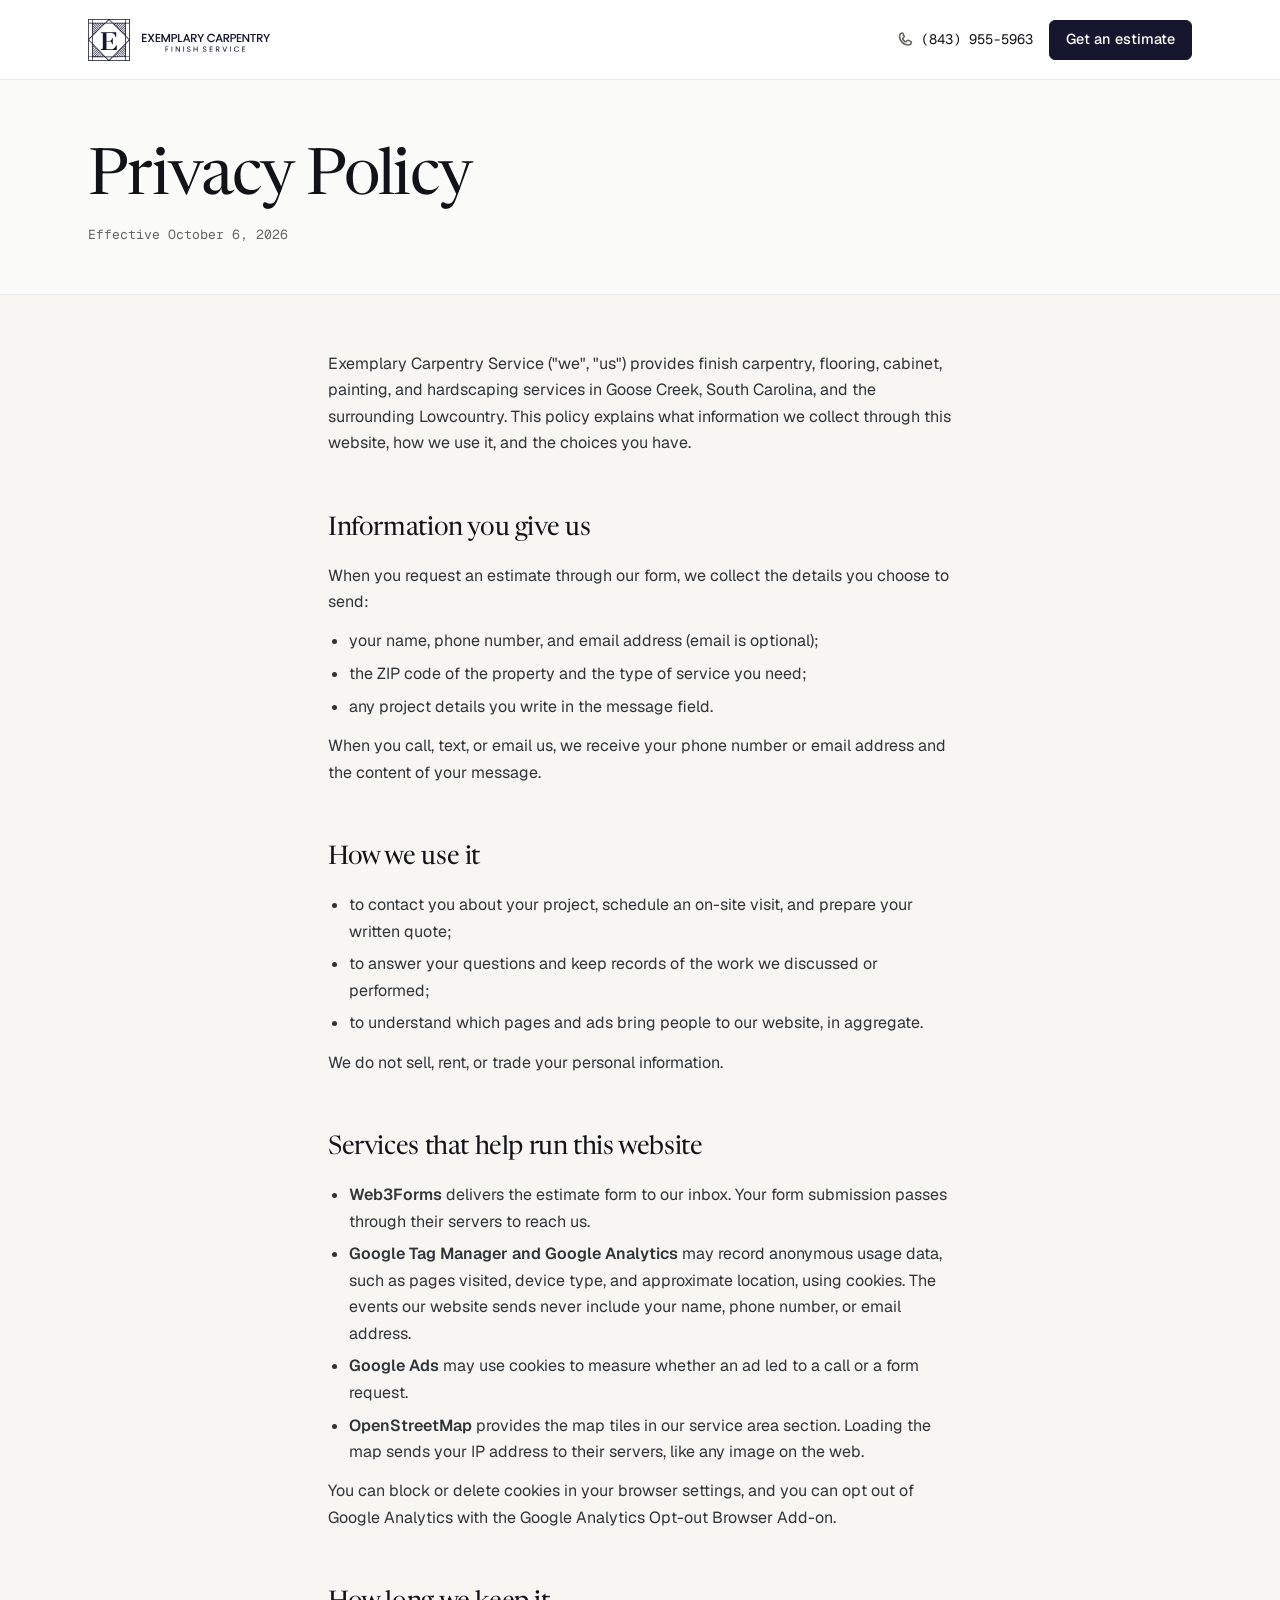
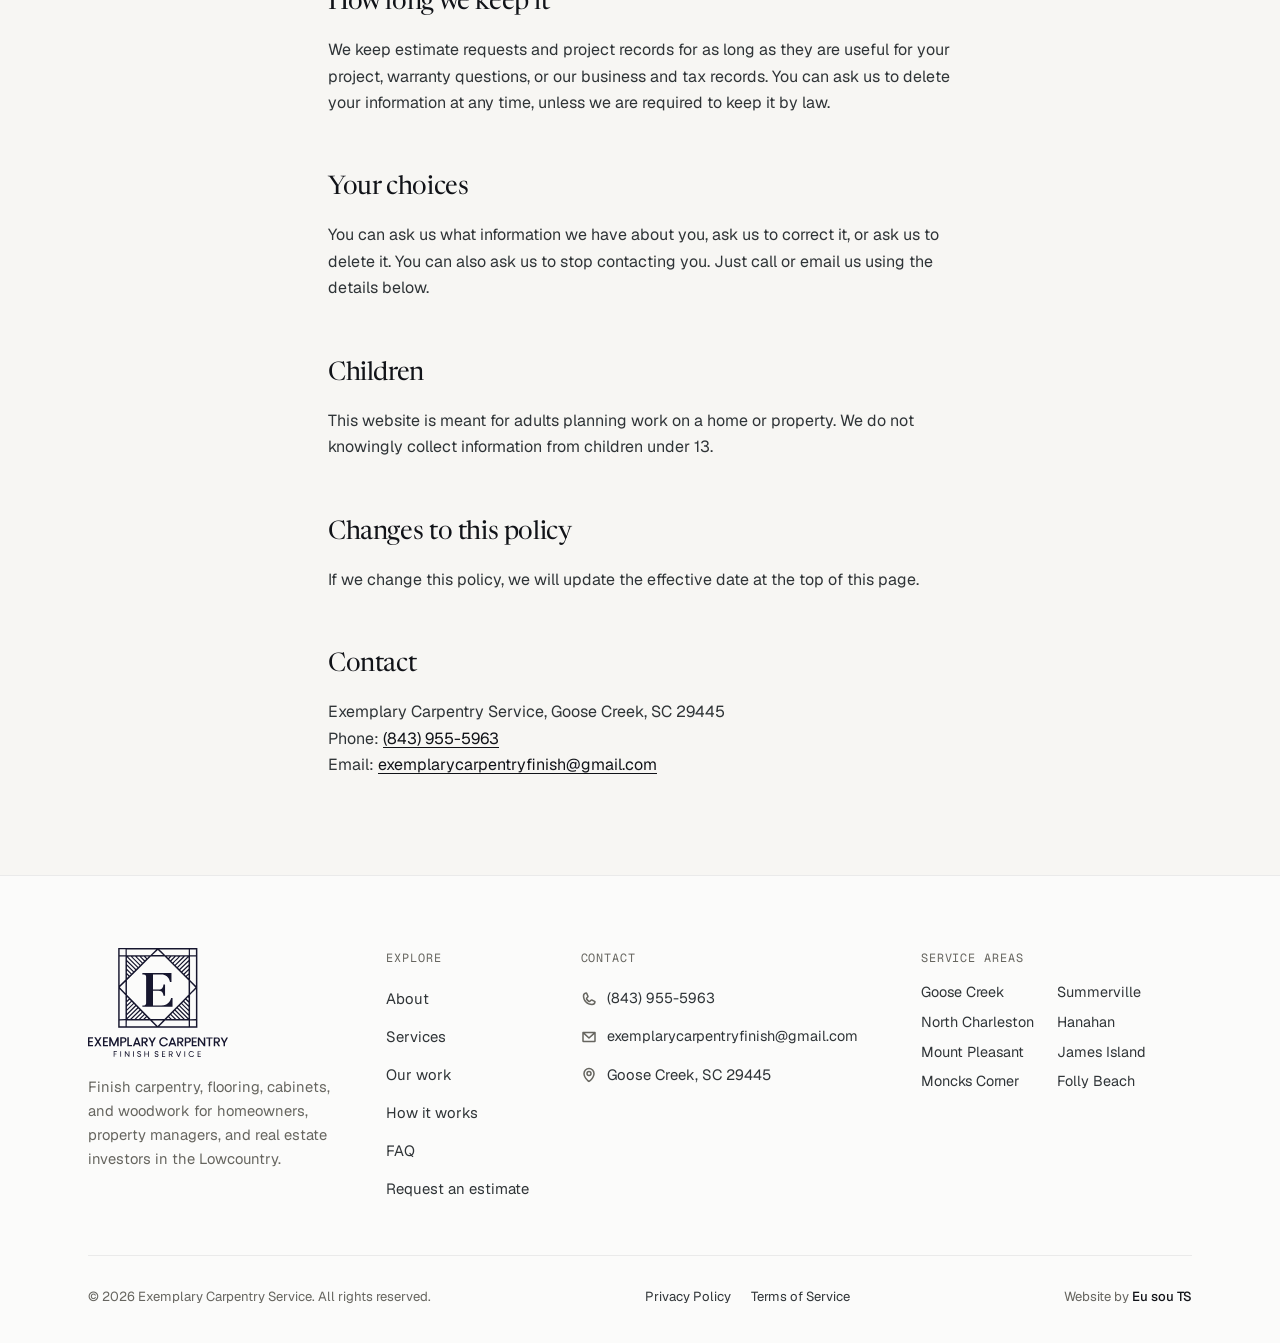
==== commit 44145475: "Design v4: minimalismo editorial no site todo Fundo branco e osso, linhas de 1px, sem faixas escuras" ====
--- a/privacy-policy/index.html
+++ b/privacy-policy/index.html
@@ -11,9 +11,11 @@
 <link rel="icon" href="/favicon.ico" sizes="48x48">
 <link rel="icon" href="/favicon.png" type="image/png">
 <link rel="apple-touch-icon" href="/apple-touch-icon.png">
-<link rel="preload" href="/fonts/fraunces.woff2" as="font" type="font/woff2" crossorigin>
-<style>@font-face{font-family:'Jost';font-style:normal;font-weight:300 600;font-display:swap;src:url('/fonts/jost-300.woff2') format('woff2');unicode-range:U+0000-00FF, U+0131, U+0152-0153, U+02BB-02BC, U+02C6, U+02DA, U+02DC, U+0304, U+0308, U+0329, U+2000-206F, U+20AC, U+2122, U+2191, U+2193, U+2212, U+2215, U+FEFF, U+FFFD;}@font-face{font-family:'Newsreader';font-style:italic;font-weight:300;font-display:swap;src:url('/fonts/newsreader-300-italic.woff2') format('woff2');unicode-range:U+0000-00FF, U+0131, U+0152-0153, U+02BB-02BC, U+02C6, U+02DA, U+02DC, U+0304, U+0308, U+0329, U+2000-206F, U+20AC, U+2122, U+2191, U+2193, U+2212, U+2215, U+FEFF, U+FFFD;}@font-face{font-family:'Archivo';font-style:normal;font-weight:400 600;font-display:swap;src:url('/fonts/archivo-400.woff2') format('woff2');unicode-range:U+0000-00FF, U+0131, U+0152-0153, U+02BB-02BC, U+02C6, U+02DA, U+02DC, U+0304, U+0308, U+0329, U+2000-206F, U+20AC, U+2122, U+2191, U+2193, U+2212, U+2215, U+FEFF, U+FFFD;}</style>
-<link rel="stylesheet" href="/styles.css?v=d3e65d90">
+<link rel="preload" href="/fonts/newsreader-400.woff2" as="font" type="font/woff2" crossorigin>
+<link rel="preload" href="/fonts/newsreader-400-italic.woff2" as="font" type="font/woff2" crossorigin>
+<link rel="preload" href="/fonts/geist-400.woff2" as="font" type="font/woff2" crossorigin>
+<style>@font-face{font-family:'Newsreader';font-style:italic;font-weight:400;font-display:swap;src:url('/fonts/newsreader-400-italic.woff2') format('woff2');unicode-range:U+0000-00FF, U+0131, U+0152-0153, U+02BB-02BC, U+02C6, U+02DA, U+02DC, U+0304, U+0308, U+0329, U+2000-206F, U+20AC, U+2122, U+2191, U+2193, U+2212, U+2215, U+FEFF, U+FFFD;}@font-face{font-family:'Newsreader';font-style:normal;font-weight:400;font-display:swap;src:url('/fonts/newsreader-400.woff2') format('woff2');unicode-range:U+0000-00FF, U+0131, U+0152-0153, U+02BB-02BC, U+02C6, U+02DA, U+02DC, U+0304, U+0308, U+0329, U+2000-206F, U+20AC, U+2122, U+2191, U+2193, U+2212, U+2215, U+FEFF, U+FFFD;}@font-face{font-family:'Geist';font-style:normal;font-weight:400 600;font-display:swap;src:url('/fonts/geist-400.woff2') format('woff2');unicode-range:U+0000-00FF, U+0131, U+0152-0153, U+02BB-02BC, U+02C6, U+02DA, U+02DC, U+0304, U+0308, U+0329, U+2000-206F, U+20AC, U+2122, U+2191, U+2193, U+2212, U+2215, U+FEFF, U+FFFD;}@font-face{font-family:'Geist Mono';font-style:normal;font-weight:400 500;font-display:swap;src:url('/fonts/geist-mono-400.woff2') format('woff2');unicode-range:U+0000-00FF, U+0131, U+0152-0153, U+02BB-02BC, U+02C6, U+02DA, U+02DC, U+0304, U+0308, U+0329, U+2000-206F, U+20AC, U+2122, U+2191, U+2193, U+2212, U+2215, U+FEFF, U+FFFD;}</style>
+<link rel="stylesheet" href="/styles.css?v=21385ea7">
 </head>
 <body>
 
@@ -21,9 +23,9 @@
 <svg width="0" height="0" style="position:absolute" aria-hidden="true" focusable="false">
 <symbol id="b-emblem" viewBox="129.8 0 340.6 342.7"><g fill="currentColor"><path d="M129.85,0h340.51s-.01,342.69-.01,342.69H129.84s.01-342.69.01-342.69ZM161.42,5.89h-25.42s.01,25.2.01,25.2h25.42s-.01-25.2-.01-25.2ZM424.58,30.76l8.63.16V5.98s-126.19,0-126.19,0l9.64,9.58,15.52,15.17,92.41.02ZM463.92,5.94l-25.55.03.03,25.11,25.55-.03-.03-25.11ZM293.02,6.29l-110.12-.05-16.36-.1.22,24.64,101.32-.04,24.94-24.45ZM322.97,30.56l-22.64-22.23-23.25,22.25,45.89-.02ZM161.25,135.52l-.08-70.79.16-28.4-25.34.04.12,76.85.12,46.89,25.01-24.58ZM463.91,162.5l.04-126.03-25.37-.08.2,18.56.05,82.39,25.09,25.16ZM221.84,75.47l-38.62-38.51-11.19.18,44.08,44.06,5.72-5.73ZM216.07,50.78l-13.82-13.86-11.49.17,34.86,34.58,5.79-5.66-15.33-15.23ZM240.71,56.64l-19.8-19.72-11.14.19,25.3,25.28,5.64-5.75ZM250.29,47.49l-10.49-10.54-11.41.11,16.25,15.99,5.64-5.56ZM261.06,36.98l-13.77-.02,6.85,6.72,6.91-6.7ZM306.27,305.28l22.3.04,75.83-76.86,28.13-28.77-.15-60.37-46.08-46.14-51.45-51.28-5.2-4.96-59.46.02-10.94,10.71-35.17,34.53-40.18,39.85-16.45,16.21-.02,62.61,34.95,35.89,21.75,22.28,45.53,46.25h36.61ZM351.32,36.95l-12.75.04,6.51,6.19,6.24-6.22ZM354.66,52.54l15.84-15.6-11.63.04-10.17,9.93,5.95,5.62ZM364.08,62.16l25.25-25.09-11.44-.09-19.68,19.41,5.87,5.77ZM380.9,64.52l27.81-27.56h-11.83s-29.12,28.98-29.12,28.98l5.77,5.8,7.36-7.22ZM383.09,81.1l44.79-44.06-11.39-.11-7.14,6.82-31.98,31.74,5.72,5.61ZM212.47,84.8l-33.71-33.61-11.31-10.98.06,11.25,39.12,38.88,5.84-5.53ZM392.64,90.62l39.67-38.99v-11.44s-5.43,5.11-5.43,5.11l-40.09,39.64,5.85,5.68ZM203.07,94.06l-8.11-8.03-27.5-27.1-.03,11.35,29.66,29.42,5.98-5.63ZM402.13,100.15l30.24-29.76-.03-11.44-36.15,35.43,5.94,5.78ZM187.79,109.03l5.71-5.56-25.91-25.71-.1,11.25,20.31,20.02ZM411.55,109.62l20.81-20.32-.03-11.36-26.57,25.98,5.79,5.7ZM178.4,118.43l5.67-5.65-16.52-16.32-.13,11.45,10.98,10.52ZM432.45,108l-.19-11.26-16.98,16.73,5.72,5.66,11.45-11.13ZM168.49,128.28l6.14-6.09-7.18-7.05-.09,11.16,1.13,1.98ZM431.13,129.36c.6-.78,1.33-1.85,1.33-2.35l-.16-11.3-7.61,7.08,6.44,6.57ZM161.16,193.92l-.06-49.43-24.35,24.11,24.42,25.32ZM461.99,169.55l-23.11-23.29-.07,46.73,23.18-23.44ZM438.82,305.58l25.13-.2v-128.8s-25.14,25.59-25.14,25.59v103.4ZM161.24,305.37l-.04-102.54-24.98-25.81-.05,128.6,25.08-.24ZM432.34,227l.11-11.83-2.93-3.21-6.21,6.23,9.02,8.81ZM167.47,225.59l7.93-7.48-5.96-6.05c-.76.59-2.02,1.81-2.02,2.55l.04,10.98ZM167.49,244.07l17.12-16.56-5.65-5.74-11.56,11.38.09,10.92ZM432.24,245.7l.24-11.03-12.95-12.67-5.68,5.71,18.4,17.99ZM167.43,262.69l26.39-25.75-5.66-5.73-20.75,20.47.03,11.01ZM432.32,264.34l.09-11-22.02-21.77-5.7,5.67,20.66,20.47,6.97,6.63ZM167.6,281l35.4-34.62-5.65-5.71-29.85,29.27.1,11.06ZM432.29,283.32l.11-11.3-31.39-31.06-5.54,5.82,36.82,36.54ZM167.67,299.38l44.52-43.61-5.57-5.6-39.01,38.16.05,11.05ZM432.24,301.88l.11-11.25-40.7-40.2-5.48,5.53,46.07,45.92ZM221.41,265.33l-5.82-5.65-45.93,45.17,11.36.03,40.39-39.54ZM416.55,304.99l11.32-.11-45.46-45.13-5.48,5.83,39.62,39.41ZM200.23,304.81l30.37-30.19-5.45-5.57-6.76,6.47-29.67,29.33,11.51-.04ZM397.99,304.98l11.06-.19-35.83-35.53-5.63,5.64,30.4,30.07ZM218.73,304.97l21.17-20.84-5.52-5.76-26.92,26.52,11.27.07ZM379.28,305.07l11.12-.36-26.48-26.11-5.67,5.73,21.03,20.74ZM237.61,305.01l11.65-11.47-5.62-5.82-17.67,17.24,11.63.04ZM360.29,305l11.35-.1-16.99-16.94-5.61,5.76,11.25,11.28ZM256.46,305.09c.58,0,2.09-1.28,2.51-1.72l-6.11-6.23-7.76,7.84,11.36.11ZM352.99,304.96l-7.73-7.43-6.96,7.34,14.69.09ZM161.38,310.86l-25.27.02.02,25.59,25.27-.02-.02-25.59ZM241.18,336.31l50.84-.03-25.09-25.02h-99.8s-.37,25.2-.37,25.2l18.14-.14h56.29ZM322.55,311.31l-46.66.02,23.65,23.43,23.01-23.45ZM433.07,336.43l-.38-25.11-9.7-.28-91.32.1-24.78,25.08h117.4s8.77.21,8.77.21ZM464.09,310.97h-25.6v25.55h25.6v-25.55Z"/><path d="M310.18,184.57l-6.94-1.16-23.79-.04v63.6s35.56-.06,35.56-.06c7.51-.01,14.52-1.41,21.28-4.44,11.1-5.43,18.26-15.38,21.12-27.56l6.08-.09-.03,37.75h-129.74s-.02-5.35-.02-5.35l7.51-.67c4.79-.43,8.66-4.21,8.66-9.64l.02-113.11c0-3.74-2.07-7.56-5.22-8.81-3.63-1.45-7.08-1.28-11.06-1.49l.26-5.61h125s.03,38.26.03,38.26l-6.39-.04c-1.8-9.9-6.13-18.6-13.82-24.96-6.56-4.91-14.21-7.42-22.62-7.44l-36.63-.1v65.17s25.55-.22,25.55-.22c5.83-.05,11.15-2.56,14.85-6.78,3.14-4.39,4.27-9.1,4.58-14.8l6.9.06v48.49s-6.87.09-6.87.09c-.15-9.61-4.78-19.47-14.28-21.06Z"/></g></symbol>
 <symbol id="b-wordmark" viewBox="0 352 601.93 116.19"><g fill="currentColor"><polygon points="125.49 422.07 125.33 397.3 113.88 422.05 109.23 422 97.87 397.21 97.74 422.02 91.34 422.05 91.31 383.66 98.19 383.72 111.6 413.38 125.07 383.72 131.95 383.71 131.94 422.05 125.49 422.07"/><polygon points="504.18 422.28 497.91 422.36 478.6 394.07 478.51 422.3 472.33 422.35 472.31 402.64 472.33 384.14 478.63 383.94 497.79 411.65 497.9 384.05 504.18 384.06 504.18 422.28"/><path d="M403.69,422.32l-9.27-15-4.68-.2-.04,15.19-6.17-.07-.02-38.15,16.22.1c5.89.04,10.24,4.77,10.75,10.06.56,5.84-2.79,10.99-9.12,12.41l9.75,15.6-7.42.06ZM404.04,395.12c-.14-3.22-2.21-5.77-5.39-5.79l-8.93-.07v12.66s8.34-.08,8.34-.08c3.65-.04,6.15-2.81,5.98-6.72Z"/><path d="M250.48,422.38l-9.46-15.11-4.6-.12v15.15s-6.25-.05-6.25-.05v-38.25s15.62.12,15.62.12c6.15.05,10.95,4.37,11.45,9.97.53,5.93-2.83,11.08-9.09,12.58l9.69,15.54-7.35.15ZM250.76,395.66c.09-3.49-2.22-6.26-5.59-6.32l-8.73-.17-.03,12.74,8.98-.18c3.25-.07,5.28-2.71,5.37-6.07Z"/><path d="M560.82,422.34l-9.32-15-4.58-.09-.03,15.1-6.23.04.02-38.26,15.67.08c4.4.02,8.68,2.62,10.31,6.53,1.45,3.47,1.27,7.05-.41,10.43-1.33,2.68-4.21,4.76-7.77,5.58l9.8,15.54-7.45.05ZM554.56,402c4.4,0,6.81-3.09,6.62-6.86-.17-3.57-2.88-5.98-6.87-5.93l-7.47.09.09,12.69h7.62Z"/><path d="M370.79,414.05l-15.46-.06-3.06,8.33-6.63-.02,14.41-38.19h6.19s14.1,38.14,14.1,38.14l-6.59.15-2.97-8.34ZM368.82,408.53l-5.7-15.24-5.8,15.28,11.5-.04Z"/><path d="M316.71,413.71c4.21,4.14,10.62,4.68,15.59,1.99,2-1.08,3.28-2.89,4.6-4.96l7.08-.13c-2.8,7.79-9.88,12.15-18.03,12.21-9.86.07-17.86-6.36-19.56-16.13-1.08-6.19.77-12.63,5.04-17.16s10.58-6.63,17.02-5.89c7.22.82,13.3,5.14,15.54,12.25l-6.94.09c-2.41-5.09-7.66-7.53-13.34-6.79-4.97.65-9.39,4.41-10.72,9.86-1.25,5.1-.31,10.71,3.7,14.67Z"/><path d="M217.61,414l-15.2-.03-3.2,8.34-6.39-.12,14.29-38.03,6-.17,13.89,38.2-6.43.14-2.96-8.33ZM215.69,408.41l-5.61-15.16-5.64,15.28,11.24-.12Z"/><polygon points="58.29 421.87 51.21 421.9 42.52 408.14 34.01 422 26.91 421.97 38.97 402.84 27.05 383.7 34.32 383.64 42.76 397.41 51.35 383.47 58.28 383.8 46.3 402.85 58.29 421.87"/><path d="M144.97,406.56l-.06,15.54-6.33-.04.06-38.37,15.87.15c6.35.06,10.86,4.96,11.02,10.76.17,5.95-3.83,10.86-10.15,11.72l-10.41.24ZM159.06,394.88c-.1-3.12-2.13-5.89-5.46-5.95l-8.65-.15-.02,12.53,8.84-.21c3.44-.08,5.39-3.07,5.28-6.23Z"/><path d="M422.23,407.05l-.09,15.23h-6.08s0-38.19,0-38.19l15.19.04c6.64.02,11.34,4.9,11.53,11,.19,6.45-4.26,11.04-10.92,11.79l-9.62.12ZM436.36,395.61c.29-3.39-2.31-6.25-5.56-6.31l-8.67-.15.02,12.65,9.18-.29c3-.09,5.2-2.7,5.04-5.9Z"/><polygon points="84.47 405.23 70.62 405.23 70.6 416.77 86.03 416.8 85.99 422.05 64.39 422.04 64.36 383.64 86.09 383.66 86.05 388.77 70.6 388.74 70.6 399.99 84.48 400.01 84.47 405.23"/><polygon points="20.15 405.2 6.09 405.2 6.11 416.64 21.87 416.68 21.64 421.84 .01 422.03 0 383.52 21.66 383.52 21.65 388.7 6.08 388.68 6.14 399.86 20.07 399.87 20.15 405.2"/><polygon points="466 405.6 452.18 405.67 452.17 417.13 467.62 417.13 467.55 422.31 445.99 422.32 445.98 384.03 467.61 384.04 467.55 389.2 452.15 389.23 452.2 400.4 466 400.44 466 405.6"/><polygon points="291.99 384.17 279.02 407.97 279.1 422.29 272.67 422.3 272.71 407.78 259.77 384.04 266.93 384.06 275.93 401.31 284.84 384.04 291.99 384.17"/><polygon points="601.93 384.1 589.04 407.93 588.97 422.32 582.79 422.3 582.76 407.99 570.15 384.22 577.12 384.03 585.93 401.52 594.87 384.15 601.93 384.1"/><polygon points="525.08 422.22 518.88 422.3 518.86 389.22 508.31 389.24 508.36 384.03 535.71 384.04 535.72 389.22 525.04 389.22 525.08 422.22"/><polygon points="189.13 416.88 189.31 422.15 169.12 422.13 169.13 383.68 175.52 383.71 175.47 416.86 189.13 416.88"/><path d="M178.13,467.19c-.9.4-2.71.44-3.59.16l-12.68-18.44-.21,18.56-3.13.09v-24.57s3.39.11,3.39.11l12.79,18.86.09-18.81,3.32-.17.02,24.2Z"/><path d="M360.72,467.81l-6.12-9.86-3.84-.12.02,9.9-3.23-.13.02-24.62,9.3.05c4,.02,7.05,2.9,7.4,6.37.41,4.06-1.99,7.46-6.03,8.23l6.35,9.97-3.87.2ZM356.69,454.8c2.93-.04,4.35-2.61,4.16-4.76-.2-2.27-1.86-4.07-4.42-4.09l-5.66-.04v8.97s5.92-.09,5.92-.09Z"/><path d="M261.59,467.29l-3.36.42v-10.99s-12.58.01-12.58.01l-.11,10.89-3.17-.03v-24.21c.77-.26,2.15-.32,3.23-.21l.07,10.63h12.57s.02-10.5.02-10.5l3.29-.29.05,24.27Z"/><path d="M435.73,455.56c.06,3.79,2.01,7.06,4.87,8.51,3.19,1.61,7.7,1.65,10.13-1.25,1.56-1.86,3.44-2.94,5.59-1.51-3.31,6.48-10.75,8.41-16.74,5.66s-8.71-9.96-6.26-16.4c2.15-5.65,8.01-8.55,13.97-7.54,4.21.71,7.67,3.38,8.83,7.09-2.98.74-3.95-.2-5.31-1.84-2.38-2.86-6.63-3.06-10.01-1.53-3,1.36-5.13,4.76-5.07,8.81Z"/><path d="M299.54,466.95c-3.03,1.49-6.59,1.44-9.45-.03-2.22-1.14-3.46-3.15-3.84-5.58l3.49-.18c.72,3.06,3.15,4.38,6.28,3.94,1.43-.2,3.1-1.38,3.54-2.44.55-1.32.11-3.99-1.2-4.44l-6.68-2.24c-2.46-.83-4.47-2.6-4.92-4.69-.58-2.65.21-5.33,2.41-6.89,2.81-2,6.65-2.21,9.75-.82,2.34,1.05,3.67,2.97,3.86,5.55l-3.51-.08c-.68-3.04-3.45-3.94-6.26-3.28-1.48.35-2.84,1.83-3.03,3.29s1.08,3.37,2.67,3.86l5.56,1.71c2.71.83,4.58,2.81,4.92,5.21.41,2.9-.64,5.65-3.58,7.1Z"/><path d="M224.93,466.82c-2.21,1.21-5.08,1.45-7.43.91-3.28-.75-5.62-2.65-6.06-6.52l3.57-.02c.58,3.46,3.46,4.37,6.48,3.83,1.77-.32,3.26-1.73,3.5-3.32.3-2-.99-3.54-3.02-4.16l-5.59-1.71c-2.59-.79-4.5-3.19-4.68-5.4-.23-2.79.91-5.32,3.49-6.62s6.07-1.47,8.78-.28c2.43,1.07,3.87,2.9,3.9,5.66l-3.44-.21c-.82-2.83-3.2-3.89-5.94-3.32-1.69.35-3.18,1.73-3.37,3.26-.19,1.61.95,3.48,2.61,3.99l5.58,1.69c2.65.8,4.76,2.89,5.05,5.2.36,2.93-.56,5.47-3.44,7.05Z"/><path d="M330.85,456.72l-9.16.03v8.22s10.19.05,10.19.05l.23,2.78-13.77.03v-24.77s13.28-.06,13.28-.06c.48.63.6,2.56.25,2.96h-10.19s.01,7.86.01,7.86l9.03.02.12,2.89Z"/><polygon points="484.06 456.87 474.75 456.9 474.75 465.1 485.11 465.16 485.11 468.04 471.48 468.08 471.48 443.17 485.16 443.18 485.17 446.03 474.75 446.04 474.76 453.97 483.67 453.96 484.06 456.87"/><polygon points="396.9 443.29 400.38 443.42 391.01 467.66 387.39 467.5 377.95 443.26 381.44 443.22 389.23 463.27 396.9 443.29"/><polygon points="122.35 453.77 122.54 456.65 113.67 456.7 113.69 467.52 110.54 467.48 110.52 442.88 124.3 442.83 124.33 445.6 113.79 445.61 113.65 453.78 122.35 453.77"/><polygon points="142.26 467.46 138.95 467.51 139.04 443.11 142.26 443.11 142.26 467.46"/><polygon points="197.72 467.45 194.4 467.54 194.39 443.17 197.64 443.13 197.72 467.45"/><polygon points="417.68 467.8 414.43 467.56 414.45 443.37 417.71 443.39 417.68 467.8"/></g></symbol>
-<symbol id="i-envelope-simple" viewBox="0 0 256 256"><path d="M224,50H32a6,6,0,0,0-6,6V192a14,14,0,0,0,14,14H216a14,14,0,0,0,14-14V56A6,6,0,0,0,224,50ZM208.58,62,128,135.86,47.42,62ZM216,194H40a2,2,0,0,1-2-2V69.64l86,78.78a6,6,0,0,0,8.1,0L218,69.64V192A2,2,0,0,1,216,194Z"/></symbol>
-<symbol id="i-map-pin" viewBox="0 0 256 256"><path d="M128,66a38,38,0,1,0,38,38A38,38,0,0,0,128,66Zm0,64a26,26,0,1,1,26-26A26,26,0,0,1,128,130Zm0-112a86.1,86.1,0,0,0-86,86c0,30.91,14.34,63.74,41.47,94.94a252.32,252.32,0,0,0,41.09,38,6,6,0,0,0,6.88,0,252.32,252.32,0,0,0,41.09-38c27.13-31.2,41.47-64,41.47-94.94A86.1,86.1,0,0,0,128,18Zm0,206.51C113,212.93,54,163.62,54,104a74,74,0,0,1,148,0C202,163.62,143,212.93,128,224.51Z"/></symbol>
-<symbol id="i-phone" viewBox="0 0 256 256"><path d="M221.59,160.3l-47.24-21.17a14,14,0,0,0-13.28,1.22,4.81,4.81,0,0,0-.56.42l-24.69,21a1.88,1.88,0,0,1-1.68.06c-15.87-7.66-32.31-24-40-39.65a1.91,1.91,0,0,1,0-1.68l21.07-25a6.13,6.13,0,0,0,.42-.58,14,14,0,0,0,1.12-13.27L95.73,34.49a14,14,0,0,0-14.56-8.38A54.24,54.24,0,0,0,34,80c0,78.3,63.7,142,142,142a54.25,54.25,0,0,0,53.89-47.17A14,14,0,0,0,221.59,160.3ZM176,210C104.32,210,46,151.68,46,80A42.23,42.23,0,0,1,82.67,38h.23a2,2,0,0,1,1.84,1.31l21.1,47.11a2,2,0,0,1,0,1.67L84.73,113.15a4.73,4.73,0,0,0-.43.57,14,14,0,0,0-.91,13.73c8.87,18.16,27.17,36.32,45.53,45.19a14,14,0,0,0,13.77-1c.19-.13.38-.27.56-.42l24.68-21a1.92,1.92,0,0,1,1.6-.1l47.25,21.17a2,2,0,0,1,1.21,2A42.24,42.24,0,0,1,176,210Z"/></symbol>
+<symbol id="i-envelope-simple" viewBox="0 0 256 256"><path d="M224,44H32A12,12,0,0,0,20,56V192a20,20,0,0,0,20,20H216a20,20,0,0,0,20-20V56A12,12,0,0,0,224,44ZM193.15,68,128,127.72,62.85,68ZM44,188V83.28l75.89,69.57a12,12,0,0,0,16.22,0L212,83.28V188Z"/></symbol>
+<symbol id="i-map-pin" viewBox="0 0 256 256"><path d="M128,60a44,44,0,1,0,44,44A44.05,44.05,0,0,0,128,60Zm0,64a20,20,0,1,1,20-20A20,20,0,0,1,128,124Zm0-112a92.1,92.1,0,0,0-92,92c0,77.36,81.64,135.4,85.12,137.83a12,12,0,0,0,13.76,0,259,259,0,0,0,42.18-39C205.15,170.57,220,136.37,220,104A92.1,92.1,0,0,0,128,12Zm31.3,174.71A249.35,249.35,0,0,1,128,216.89a249.35,249.35,0,0,1-31.3-30.18C80,167.37,60,137.31,60,104a68,68,0,0,1,136,0C196,137.31,176,167.37,159.3,186.71Z"/></symbol>
+<symbol id="i-phone" viewBox="0 0 256 256"><path d="M224,154.8l-47.09-21.11-.18-.08a19.94,19.94,0,0,0-19,1.75,13.08,13.08,0,0,0-1.12.84l-22.31,19c-13-7.05-26.43-20.37-33.49-33.21l19.06-22.66a11.76,11.76,0,0,0,.85-1.15,20,20,0,0,0,1.66-18.83,1.42,1.42,0,0,1-.08-.18L101.2,32A20.06,20.06,0,0,0,80.42,20.15,60.27,60.27,0,0,0,28,80c0,81.61,66.39,148,148,148a60.27,60.27,0,0,0,59.85-52.42A20.06,20.06,0,0,0,224,154.8ZM176,204A124.15,124.15,0,0,1,52,80,36.29,36.29,0,0,1,80.48,44.46l18.82,42L80.14,109.28a12,12,0,0,0-.86,1.16A20,20,0,0,0,78,130.08c9.42,19.28,28.83,38.56,48.31,48A20,20,0,0,0,146,176.63a11.63,11.63,0,0,0,1.11-.85l22.43-19.07,42,18.81A36.29,36.29,0,0,1,176,204Z"/></symbol>
 </svg>
 <!--sprite:end-->
 
@@ -101,7 +103,7 @@
 <footer class="ftr">
   <div class="wrap ftr__grid">
     <div class="ftr__brand">
-      <img src="/img/brand/logo-gold.svg" width="180" height="140" alt="Exemplary Carpentry Finish Service logo" loading="lazy">
+      <img src="/img/brand/logo-navy.svg" width="180" height="140" alt="Exemplary Carpentry Finish Service logo" loading="lazy">
       <p>Finish carpentry, flooring, cabinets, and woodwork for homeowners, property managers, and real estate investors in the Lowcountry.</p>
     </div>
     <div class="ftr__col">
--- a/styles.css
+++ b/styles.css
@@ -1 +1 @@
-:root{color-scheme:light;--paper: #faf8f4;--sand: #f0ebe3;--sand-2: #e6dfd3;--white: #ffffff;--cream-btn: #f4f1eb;--navy: #16162e;--navy-2: #222347;--navy-deep: #0f0f22;--gold: #d0b139;--gold-2: #e9d47e;--gold-ink: #6e590b;--ink: #16172b;--ink-2: #4b4c58;--ink-3: #5f606c;--mist: #c3c4d3;--on-dark: rgba(244, 241, 235, .84);--line: rgba(22, 22, 46, .14);--line-dark: rgba(244, 241, 235, .14);--err: #b3261e;--head: "Jost", ui-sans-serif, system-ui, "Segoe UI", sans-serif;--serif: "Newsreader", "Iowan Old Style", Georgia, serif;--body: "Archivo", ui-sans-serif, system-ui, "Segoe UI", sans-serif;--fs-h1: clamp(2.4rem, 1.2rem + 4.4vw, 5.1rem);--fs-h2: clamp(2rem, 1.35rem + 2.3vw, 3.3rem);--r-sm: 2px;--r-md: 4px;--shadow: 0 24px 50px -30px rgba(22, 22, 46, .35);--ease: cubic-bezier(.16, 1, .3, 1);--hdr-h: 76px;--gutter: 18px}@media(min-width:768px){:root{--gutter: 32px}}@media(min-width:1024px){:root{--gutter: 48px;--hdr-h: 84px}}*,*:before,*:after{box-sizing:border-box}html{-webkit-text-size-adjust:100%;scroll-behavior:smooth;scroll-padding-top:calc(var(--hdr-h) + 12px)}body{margin:0;font-family:var(--body);font-size:1.0625rem;line-height:1.7;color:var(--ink);background:var(--paper);-webkit-font-smoothing:antialiased;overflow-x:clip}img,video,svg{display:block;max-width:100%}img,video{height:auto}a{color:inherit}button{font:inherit;color:inherit}h1,h2,h3,h4,p,ul,ol,figure{margin:0}ul,ol{padding:0;list-style:none}::selection{background:var(--gold);color:var(--navy)}:focus-visible{outline:2px solid var(--gold);outline-offset:3px}[hidden]{display:none!important}.ic{width:1.25em;height:1.25em;flex:none;fill:currentColor}.wrap{width:100%;max-width:1240px;margin-inline:auto;padding-inline:var(--gutter)}.skip{position:absolute;left:12px;top:-60px;z-index:100;padding:10px 16px;background:var(--gold);color:var(--navy);font-weight:600;text-decoration:none}.skip:focus{top:12px}.hp{position:absolute!important;left:-9999px;width:1px;height:1px;opacity:0}.sr-only{position:absolute!important;width:1px;height:1px;margin:-1px;overflow:hidden;clip:rect(0 0 0 0);white-space:nowrap;border:0}.h2,.hero__title,.quote__title{font-family:var(--head);font-weight:400;letter-spacing:-.015em;line-height:1.08;text-wrap:balance}.h2{font-size:var(--fs-h2)}.h2 em,.hero__title em,.quote__title em,.hl{font-family:var(--serif);font-style:italic;font-weight:300;font-size:1.1em;letter-spacing:-.01em;color:var(--gold-ink)}.sec--navy .h2 em,.hero__title em,.quote__title em,.cta .h2 em,.card-page .h2 em,.card-page .hl,.page-hero .hl{color:var(--gold)}h3{font-family:var(--head);font-weight:500;font-size:1.25rem;line-height:1.3;letter-spacing:-.005em}.head{max-width:800px;margin:0 auto clamp(44px,5vw,64px);text-align:center}.prose p{color:var(--ink-2);max-width:62ch}.prose p+p{margin-top:1em}.btn{--bg: var(--navy);--fg: var(--cream-btn);--bd: var(--navy);display:inline-flex;align-items:center;justify-content:center;gap:14px;min-height:52px;padding:14px 28px;border:1px solid var(--bd);border-radius:var(--r-sm);background:var(--bg);color:var(--fg);font-family:var(--body);font-size:.76rem;font-weight:600;letter-spacing:.18em;text-transform:uppercase;line-height:1.2;text-decoration:none;cursor:pointer;transition:background-color .25s ease,color .25s ease,border-color .25s ease,transform .2s ease}.btn:active{transform:translateY(1px)}.btn__arrow{display:inline-grid;place-items:center;transition:transform .4s var(--ease)}.btn__arrow .ic{width:16px;height:16px}.btn:hover .btn__arrow{transform:translate(4px)}.btn--sm{min-height:44px;padding:10px 20px;font-size:.72rem}.btn--lg{min-height:56px;padding:16px 32px}.btn--block{width:100%}@media(max-width:479px){.btn--block{letter-spacing:.1em;padding-inline:18px}}.btn--gold{--bg: var(--gold);--fg: var(--navy);--bd: var(--gold)}.btn--gold:hover{--bg: var(--gold-2);--bd: var(--gold-2)}.btn--navy{--bg: var(--navy);--fg: var(--cream-btn);--bd: var(--navy)}.btn--navy:hover{--bg: var(--navy-2);--bd: var(--navy-2)}.btn--cream{--bg: var(--cream-btn);--fg: var(--navy);--bd: var(--cream-btn)}.btn--cream:hover{--bg: var(--white)}.btn--ghost{--bg: transparent;--fg: var(--cream-btn);--bd: rgba(244, 241, 235, .45)}.btn--ghost:hover{--bd: var(--cream-btn);--bg: rgba(244, 241, 235, .08)}.btn--line{--bg: transparent;--fg: var(--navy);--bd: var(--navy)}.btn--line:hover{--bg: var(--navy);--fg: var(--cream-btn)}.card-page .btn--line{--fg: var(--cream-btn);--bd: rgba(244, 241, 235, .45)}.hdr{position:fixed;inset:0 0 auto;z-index:50;height:var(--hdr-h);background:var(--white);color:var(--ink);box-shadow:0 1px 0 var(--line);transition:box-shadow .4s ease,transform .4s var(--ease)}.hdr.is-solid{box-shadow:0 1px 0 var(--line),0 12px 30px -20px #16162e59}.hdr.is-hidden{transform:translateY(-100%)}.hdr__in{height:100%;display:flex;align-items:center;gap:28px}.brand{display:flex;align-items:center;gap:12px;color:var(--navy);text-decoration:none;flex:none}.brand__emblem{width:46px;height:46px}.brand__word{width:136px;height:27px}.nav{display:none;margin-inline:auto;gap:6px}.nav a{position:relative;padding:12px;font-family:var(--body);font-size:.72rem;font-weight:600;letter-spacing:.18em;text-transform:uppercase;color:var(--ink-2);text-decoration:none;transition:color .2s ease}.nav a:after{content:"";position:absolute;left:12px;right:12px;bottom:6px;height:1px;background:var(--gold-ink);transform:scaleX(0);transform-origin:left;transition:transform .4s var(--ease)}.nav a:hover,.nav a.is-active{color:var(--navy)}.nav a:hover:after,.nav a.is-active:after{transform:scaleX(1)}.hdr__cta{margin-left:auto;display:flex;align-items:center;gap:18px}.hdr__tel{display:none;align-items:center;gap:8px;min-height:44px;font-size:.9rem;font-weight:600;letter-spacing:.02em;color:var(--navy);text-decoration:none}.hdr__tel .ic,.hdr__tel:hover{color:var(--gold-ink)}.hdr__cta .btn{display:none}.hdr .btn--gold{--bg: var(--navy);--bd: var(--navy);--fg: var(--cream-btn)}.hdr .btn--gold:hover{--bg: var(--navy-2);--bd: var(--navy-2)}.burger{width:46px;height:46px;display:grid;place-content:center;gap:7px;border:1px solid var(--line);border-radius:var(--r-sm);background:transparent;cursor:pointer}.burger span{width:20px;height:1.5px;background:var(--navy);transition:transform .4s var(--ease)}.burger[aria-expanded=true] span:first-child{transform:translateY(4.25px) rotate(45deg)}.burger[aria-expanded=true] span:last-child{transform:translateY(-4.25px) rotate(-45deg)}@media(min-width:640px){.hdr__cta .btn{display:inline-flex}}@media(min-width:1100px){.nav{display:flex}.burger{display:none}.hdr__tel{display:inline-flex}}.hdr--simple .hdr__tel{display:inline-flex}.mmenu{position:fixed;inset:0;z-index:45;padding:calc(var(--hdr-h) + 20px) var(--gutter) 28px;display:flex;flex-direction:column;justify-content:space-between;background:var(--paper);color:var(--ink)}.mmenu__nav{display:flex;flex-direction:column}.mmenu__nav a{padding:16px 0;border-bottom:1px solid var(--line);font-family:var(--head);font-size:1.7rem;font-weight:400;text-transform:uppercase;letter-spacing:.02em;text-decoration:none;opacity:0;transform:translateY(12px);animation:up .5s var(--ease) forwards;animation-delay:calc(var(--i) * 50ms + 50ms)}.mmenu__foot{display:grid;gap:12px}.mmenu .btn--gold{--bg: var(--navy);--bd: var(--navy);--fg: var(--cream-btn)}.mmenu__tel{display:inline-flex;align-items:center;justify-content:center;gap:10px;min-height:48px;color:var(--navy);text-decoration:none;font-weight:600}.mmenu__tel .ic{color:var(--gold-ink)}body.menu-open{overflow:hidden}@keyframes up{to{opacity:1;transform:none}}.sec{position:relative;padding-block:clamp(80px,9vw,132px)}.sec--sand{background:var(--sand)}.sec--navy{background:var(--navy);color:var(--cream-btn);overflow:hidden}.sec__foot{display:flex;flex-wrap:wrap;justify-content:center;gap:12px;margin-top:clamp(40px,5vw,60px)}.orn{position:absolute;width:clamp(220px,28vw,400px);aspect-ratio:1;height:auto;fill:none;stroke:var(--gold-ink);stroke-width:1px;pointer-events:none;opacity:.12}.orn use{vector-effect:non-scaling-stroke}.orn--tl{left:-100px;top:-100px}.orn--br{right:-110px;bottom:-110px}.hero{position:relative;isolation:isolate;overflow:hidden;color:var(--cream-btn);text-align:center;min-height:min(100dvh,900px);display:flex;align-items:flex-end;justify-content:center;padding:calc(var(--hdr-h) + 40px) 0 48px}.hero__slides{position:absolute;inset:0;z-index:-2;background:var(--navy-deep)}.hero__slide{position:absolute;inset:0;opacity:0;transition:opacity 1.6s ease}.hero__slide img{width:100%;height:100%;object-fit:cover;object-position:center 60%}.hero__slide.is-on{opacity:1}.hero__slide.is-on img{animation:kenburns 9s linear both}.hero__slides.is-paused .hero__slide img{animation-play-state:paused}@keyframes kenburns{0%{transform:scale(1)}to{transform:scale(1.05)}}.hero:before{content:"";position:absolute;inset:0;z-index:-1;background:linear-gradient(0deg,#0f0f22d9,#0f0f2280 26%,#0f0f2200 50%)}@media(max-width:767px){.hero:before{background:linear-gradient(0deg,#0f0f22e6,#0f0f2299 30%,#0f0f2200 58%)}}.hero__in{display:flex;flex-direction:column;align-items:center}.hero__title{display:flex;flex-direction:column;align-items:center;gap:6px;margin-bottom:0;font-weight:300;text-shadow:0 2px 24px rgba(15,15,34,.45)}.hero__lead{font-size:clamp(.95rem,.75rem + .9vw,1.45rem);font-weight:400;letter-spacing:.32em;text-transform:uppercase;line-height:1.4;padding-left:.32em;animation:track-in 1.6s var(--ease) .1s both}.hero__title em{display:block;font-size:clamp(2.5rem,1.4rem + 3.8vw,4.5rem);line-height:1.04;letter-spacing:-.015em;text-transform:none}@keyframes track-in{0%{letter-spacing:.6em}to{letter-spacing:.32em}}.hero__rule{position:relative;display:flex;align-items:center;justify-content:center;gap:10px;width:min(220px,50vw);margin:0 auto 18px}.hero__rule:before,.hero__rule:after{content:"";flex:1;height:1px;background:var(--gold);opacity:.8;animation:rule-in 1.4s var(--ease) .5s both}.hero__rule:before{transform-origin:right}.hero__rule:after{transform-origin:left}.hero__rule i{flex:none;width:9px;height:9px;background:var(--gold);box-shadow:0 0 0 3px #0f0f2259,0 0 0 4px #d0b1398c;transform:rotate(45deg)}@keyframes rule-in{0%{transform:scaleX(0)}to{transform:scaleX(1)}}@media(max-width:559px){.hero__lead{letter-spacing:.22em;padding-left:.22em;animation:none}}.hero__pause{position:absolute;right:var(--gutter);top:calc(var(--hdr-h) + 20px);z-index:2;width:44px;height:44px;display:grid;place-items:center;border:1px solid rgba(244,241,235,.35);border-radius:50%;background:#0f0f2259;color:var(--cream-btn);cursor:pointer;transition:background-color .2s ease}.hero__pause:hover{background:#0f0f22b3}.hero__pause .ic{width:16px;height:16px}.hero__play-ic{display:none}.hero__pause[aria-pressed=true] .hero__play-ic{display:block}.hero__pause[aria-pressed=true] .hero__pause-ic{display:none}.hero__up{animation:rise 1s var(--ease) both;animation-delay:calc(var(--d) * 90ms)}@keyframes rise{0%{transform:translateY(18px)}to{transform:none}}@keyframes draw{to{stroke-dashoffset:0}}.trust{background:var(--navy-deep);color:var(--on-dark);border-top:1px solid var(--line-dark)}.trust .wrap{max-width:none}.trust__bar{display:flex;flex-wrap:wrap;justify-content:center;gap:4px 0;padding:16px 0}.trust__bar li{display:inline-flex;align-items:center;padding:6px 22px;font-size:.7rem;font-weight:600;letter-spacing:.22em;text-transform:uppercase;white-space:nowrap}.trust__bar li+li:before{content:"";width:6px;height:6px;margin-right:22px;margin-left:-22px;border:1px solid var(--gold);transform:rotate(45deg)}@media(max-width:767px){.trust__bar{display:grid;grid-template-columns:1fr 1fr;gap:0;padding:8px 0}.trust__bar li{justify-content:center;padding:12px 6px;white-space:normal;text-align:center;letter-spacing:.14em;font-size:.66rem}.trust__bar li+li:before{display:none}.trust__bar li:nth-child(odd){border-right:1px solid var(--line-dark)}.trust__bar li:nth-child(-n+2){border-bottom:1px solid var(--line-dark)}}.reviews__grid{display:grid;gap:0;border-top:1px solid var(--line)}@media(min-width:900px){.reviews__grid{grid-template-columns:repeat(3,1fr);gap:32px}}.review{display:flex;flex-direction:column;gap:14px;padding:28px 0;border-bottom:1px solid var(--line)}.review__stars{display:flex;gap:3px;color:var(--gold-ink)}.review__stars .ic{width:16px;height:16px}.review__text{font-family:var(--serif);font-style:italic;font-size:1.25rem;line-height:1.45}.review__who{margin-top:auto;font-size:.78rem;letter-spacing:.16em;text-transform:uppercase;color:var(--ink-3)}.review__who strong{display:block;color:var(--ink)}.about__grid{display:grid;gap:64px;align-items:center}.about__media{position:relative;padding:0 14% 12% 0;max-width:560px}.about__main{width:100%;aspect-ratio:4 / 5;object-fit:cover;border-radius:var(--r-md);box-shadow:var(--shadow)}.about__inset{position:absolute;right:0;bottom:0;width:44%;aspect-ratio:3 / 4;object-fit:cover;border-radius:var(--r-md);border:6px solid var(--paper);box-shadow:var(--shadow)}.about__badge{position:absolute;left:-12px;bottom:22%;display:flex;align-items:center;gap:14px;padding:18px 22px;background:var(--navy);color:var(--cream-btn);overflow:hidden}.about__badge-orn{position:absolute;right:-40px;top:-40px;width:84px;height:84px;fill:none;stroke:var(--gold);opacity:.2}.about__badge-orn use{vector-effect:non-scaling-stroke}.about__badge-num{font-family:var(--serif);font-style:italic;font-weight:300;font-size:3.2rem;line-height:1;color:var(--gold)}.about__badge-txt{max-width:12ch;font-size:.66rem;font-weight:600;letter-spacing:.18em;text-transform:uppercase;line-height:1.5}.about__copy .h2{margin-bottom:24px}.about__copy .h2 em{display:block}.who{margin:32px 0 36px;border-top:1px solid var(--line)}.who li{display:grid;grid-template-columns:44px 1fr;gap:18px;padding:20px 0;border-bottom:1px solid var(--line)}.who__ic{width:44px;height:44px;display:grid;place-items:center;border:1px solid var(--line);border-radius:50%;color:var(--gold-ink)}.who__ic .ic{width:20px;height:20px}.who h3{font-size:1.12rem}.who p{color:var(--ink-2);font-size:.98rem;margin-top:4px}@media(min-width:1024px){.about__grid{grid-template-columns:1fr 1.1fr;gap:96px}}.stabs{display:none}.js .stabs{display:flex;justify-content:center;gap:4px 28px;flex-wrap:wrap;margin:0 auto clamp(36px,4vw,52px);border-bottom:1px solid var(--line)}.stabs__btn{position:relative;display:inline-flex;align-items:center;gap:8px;min-height:48px;padding:12px 2px;border:0;background:none;cursor:pointer;white-space:nowrap;font-family:var(--body);font-size:.74rem;font-weight:600;letter-spacing:.18em;text-transform:uppercase;color:var(--ink-3);transition:color .2s ease}.stabs__btn:after{content:"";position:absolute;left:0;right:0;bottom:-1px;height:2px;background:var(--gold-ink);transform:scaleX(0);transition:transform .4s var(--ease)}.stabs__btn:hover,.stabs__btn[aria-selected=true]{color:var(--ink)}.stabs__btn[aria-selected=true]:after{transform:scaleX(1)}.stabs__n{font-family:var(--serif);font-style:italic;font-weight:300;font-size:1rem;letter-spacing:0;text-transform:none;color:var(--gold-ink)}@media(max-width:767px){.js .stabs{flex-wrap:nowrap;justify-content:flex-start;gap:24px;overflow-x:auto;scrollbar-width:none;margin-inline:calc(-1 * var(--gutter));padding-inline:var(--gutter)}.js .stabs::-webkit-scrollbar{display:none}}.spanel+.spanel{margin-top:56px}.spanel__title{font-size:1.5rem;margin-bottom:20px}.js .spanel+.spanel{margin-top:0}.js .spanel__title{position:absolute;width:1px;height:1px;overflow:hidden;clip:rect(0 0 0 0)}.js .spanel.is-entering .scard{animation:pop .6s var(--ease) both;animation-delay:calc(var(--k, 0) * 60ms)}.spanel{counter-reset:svc}.scard{counter-increment:svc;display:flex;flex-direction:column;overflow:hidden;background:var(--white);border-radius:var(--r-sm);box-shadow:var(--shadow);color:var(--ink)}.scard__img{width:100%;aspect-ratio:4 / 3;object-fit:cover;background:var(--sand-2);transition:transform 1s var(--ease)}.scard:hover img.scard__img{transform:scale(1.04)}.scard__img--orn{position:relative;display:grid;place-items:center;overflow:hidden;background:var(--navy)}.scard__orn{position:absolute;width:78%;height:auto;aspect-ratio:1;fill:none;stroke:var(--gold);opacity:.4}.scard__orn use{vector-effect:non-scaling-stroke}.scard__orn-ic{position:relative;width:64px;height:64px;display:grid;place-items:center;border:1px solid var(--gold);border-radius:50%;color:var(--gold)}.scard__orn-ic .ic{width:28px;height:28px}.scard__body{position:relative;flex:1;padding:44px 26px 28px}.scard__body:before{content:counter(svc,decimal-leading-zero);position:absolute;left:26px;top:-26px;width:52px;height:52px;display:grid;place-items:center;border-radius:50%;background:var(--paper);border:1px solid var(--line);color:var(--gold-ink);font-family:var(--serif);font-style:italic;font-weight:300;font-size:1.3rem}.scard h4{margin:0 0 10px;font-family:var(--head);font-size:1.28rem;font-weight:500;line-height:1.25}.scard p{color:var(--ink-2);font-size:.95rem;line-height:1.65}.sgrid{display:grid;gap:24px}@media(min-width:700px){.sgrid{grid-template-columns:repeat(2,1fr)}}@media(min-width:1024px){.sgrid{grid-template-columns:repeat(3,1fr)}}.scar__rail{--per: 1.15;display:grid;grid-auto-flow:column;grid-auto-columns:calc((100% - (var(--per) - 1) * 24px) / var(--per));gap:24px;overflow-x:auto;scroll-snap-type:x mandatory;overscroll-behavior-x:contain;padding:30px 2px;margin:-30px -2px 0;scrollbar-width:none}.scar__rail::-webkit-scrollbar{display:none}.scar__rail>.scard{scroll-snap-align:start}@media(min-width:700px){.scar__rail{--per: 2}}@media(min-width:1024px){.scar__rail{--per: 3}}.scar__nav{display:none}.js .scar__nav{display:flex;align-items:center;justify-content:space-between;gap:14px;margin-top:4px}.scar__arrow{width:52px;height:52px;display:grid;place-items:center;border-radius:50%;border:1px solid var(--line);background:var(--white);color:var(--navy);cursor:pointer;box-shadow:0 10px 24px -14px #16162e66;transition:background-color .2s ease,color .2s ease}.scar__arrow:hover:not(:disabled){background:var(--navy);color:var(--cream-btn)}.scar__arrow:disabled{opacity:.35;cursor:default}.scar__dots{display:flex;order:-1;margin-right:auto}.scar__nav .scar__arrow[data-prev]{margin-left:auto}.scar__dots button{position:relative;width:28px;height:44px;padding:0;border:0;background:transparent;cursor:pointer}.scar__dots button:before{content:"";position:absolute;left:3px;right:3px;top:21px;height:2px;background:var(--line);transition:background-color .3s ease}.scar__dots button[aria-current=true]:before{background:var(--gold-ink)}.acc{border-bottom:1px solid var(--line)}.acc summary{list-style:none;cursor:pointer;display:flex;align-items:center;gap:14px;padding:18px 0;font-family:var(--head);font-weight:500;font-size:1.08rem;line-height:1.35}.acc summary::-webkit-details-marker{display:none}.acc__ic{position:relative;width:28px;height:28px;flex:none;margin-left:auto;border-radius:50%}.acc__ic:before,.acc__ic:after{content:"";position:absolute;left:9px;top:13.25px;width:10px;height:1.5px;background:currentColor;transition:transform .35s var(--ease)}.acc__ic:after{transform:rotate(90deg)}.acc[open] .acc__ic:after{transform:rotate(0)}.acc__body{overflow:hidden}.acc__body p{padding:0 42px 20px 0;color:var(--ink-2);font-size:.98rem}.why{overflow:hidden}.why__grid{position:relative;display:grid;gap:0;border-top:1px solid var(--line)}@media(min-width:640px){.why__grid{grid-template-columns:repeat(2,1fr);column-gap:40px}}@media(min-width:1024px){.why__grid{grid-template-columns:repeat(4,1fr)}}.why__card{padding:30px 0 32px;border-bottom:1px solid var(--line)}.why__num{display:block;margin-bottom:16px;font-family:var(--serif);font-style:italic;font-weight:300;font-size:2.2rem;line-height:1;color:var(--gold-ink)}.why__card h3{margin-bottom:10px}.why__card p{color:var(--ink-2);font-size:.97rem}.work__top{display:grid;gap:20px;margin-bottom:44px}@media(min-width:900px){.work__top{grid-template-columns:2.1fr 1fr}}.cap{margin-top:12px;font-size:.9rem;color:var(--ink-3)}.cap strong{color:var(--ink);font-weight:600}.ba{display:flex;flex-direction:column}.ba__stage{--pos: 50%;position:relative;flex:1;min-height:260px;overflow:hidden;border-radius:var(--r-md);background:var(--sand-2);box-shadow:var(--shadow);touch-action:pan-y}.ba__img{position:absolute;inset:0;width:100%;height:100%;object-fit:cover}.ba__stage>.ba__img{position:relative;aspect-ratio:4 / 3}@media(min-width:900px){.ba__stage>.ba__img{position:absolute;aspect-ratio:auto}}.ba__before{position:absolute;inset:0;clip-path:inset(0 calc(100% - var(--pos)) 0 0)}.ba__label{position:absolute;top:16px;z-index:2;padding:7px 12px;font-size:.64rem;font-weight:600;letter-spacing:.2em;text-transform:uppercase;background:#0f0f22cc;color:var(--cream-btn)}.ba__label--l{left:16px}.ba__label--r{right:16px;background:var(--cream-btn);color:var(--navy)}.ba__handle{position:absolute;top:0;bottom:0;left:var(--pos);z-index:3;width:2px;margin-left:-1px;background:var(--cream-btn);pointer-events:none}.ba__handle span{position:absolute;top:50%;left:50%;width:52px;height:52px;margin:-26px 0 0 -26px;display:grid;place-items:center;border-radius:50%;background:var(--cream-btn);color:var(--navy);box-shadow:0 8px 20px #0000004d;transition:transform .3s var(--ease)}.ba__handle .ic{width:22px;height:22px}.ba.is-dragging .ba__handle span{transform:scale(1.1)}.ba__range{position:absolute;inset:0;z-index:4;width:100%;height:100%;margin:0;opacity:0;cursor:ew-resize;-webkit-appearance:none;appearance:none;touch-action:pan-y}.ba__stage:has(.ba__range:focus-visible){outline:2px solid var(--gold);outline-offset:3px}.vtile{position:relative;overflow:hidden;border-radius:var(--r-md);background:var(--navy)}.vtile video{width:100%;height:100%;object-fit:cover}.vtile--reel{aspect-ratio:9 / 16;max-height:640px;box-shadow:var(--shadow)}@media(min-width:900px){.vtile--reel{max-height:none;height:100%;aspect-ratio:auto}}.vtile__btn{position:absolute;right:14px;bottom:14px;z-index:3;width:48px;height:48px;display:grid;place-items:center;border:0;border-radius:50%;background:var(--cream-btn);color:var(--navy);cursor:pointer;box-shadow:0 8px 20px #0000004d;transition:transform .3s var(--ease)}.vtile__btn:hover{transform:scale(1.08)}.vtile__btn .ic{width:20px;height:20px}.vtile__pause,.vtile.is-playing .vtile__play{display:none}.vtile.is-playing .vtile__pause{display:block}.vtile__cap{position:absolute;left:14px;bottom:20px;z-index:2;padding:7px 12px;font-size:.64rem;font-weight:600;letter-spacing:.18em;text-transform:uppercase;color:var(--cream-btn);background:#0f0f22c7}.chips{display:none}.js .chips{display:flex;flex-wrap:wrap;justify-content:center;gap:8px}.chip{min-height:44px;padding:10px 18px;border:1px solid var(--line);border-radius:var(--r-sm);background:transparent;font-size:.7rem;font-weight:600;letter-spacing:.16em;text-transform:uppercase;color:var(--ink-2);cursor:pointer;transition:background-color .2s ease,color .2s ease,border-color .2s ease}.chip:hover{border-color:var(--navy);color:var(--ink)}.chip[aria-pressed=true]{background:var(--navy);border-color:var(--navy);color:var(--cream-btn)}.chips__count{margin:16px 0 28px;text-align:center;font-size:.7rem;font-weight:600;letter-spacing:.2em;text-transform:uppercase;color:var(--ink-3);min-height:1.4em}.gallery{columns:2;column-gap:12px}@media(min-width:768px){.gallery{columns:3;column-gap:18px}}@media(min-width:1100px){.gallery{columns:4}}.gallery__item{position:relative;display:block;break-inside:avoid;margin-bottom:12px;overflow:hidden;border-radius:var(--r-sm);background:var(--sand-2);text-decoration:none}@media(min-width:768px){.gallery__item{margin-bottom:18px}}.gallery__item img{width:100%;transition:transform 1s var(--ease)}.gallery__item.vtile{aspect-ratio:9 / 16}a.gallery__item:hover img{transform:scale(1.05)}.gallery__item.is-new{animation:pop .6s var(--ease) both}@keyframes pop{0%{opacity:0;transform:translateY(14px)}to{opacity:1;transform:none}}.gallery__cap{position:absolute;left:0;right:0;bottom:0;z-index:2;padding:44px 14px 14px;font-size:.66rem;font-weight:600;letter-spacing:.16em;text-transform:uppercase;color:var(--cream-btn);background:linear-gradient(transparent,#0f0f22d9)}.vtile .gallery__cap{padding-right:70px}.lb{width:100vw;height:100dvh;max-width:none;max-height:none;margin:0;padding:0;border:0;background:#0f0f22f2;color:var(--cream-btn)}.lb[open]{display:grid;grid-template-columns:72px 1fr 72px;align-items:center;animation:fade .3s ease}.lb::backdrop{background:transparent}@keyframes fade{0%{opacity:0}to{opacity:1}}.lb__fig{grid-column:2;display:flex;flex-direction:column;align-items:center;gap:14px}.lb__fig img{max-height:84dvh;width:auto;max-width:100%}.lb__fig figcaption{font-size:.95rem;color:var(--mist);text-align:center}.lb__close,.lb__nav{width:48px;height:48px;display:grid;place-items:center;border:1px solid var(--line-dark);border-radius:50%;background:transparent;color:var(--cream-btn);cursor:pointer;justify-self:center}.lb__close:hover,.lb__nav:hover{background:var(--cream-btn);color:var(--navy)}.lb__close{position:absolute;top:16px;right:16px}@media(max-width:640px){.lb[open]{grid-template-columns:1fr}.lb__fig{grid-column:1;padding-inline:12px}.lb__nav{position:absolute;bottom:18px}.lb__nav--prev{left:calc(50% - 60px)}.lb__nav--next{right:calc(50% - 60px)}}.steps{position:relative;display:grid;gap:18px}.step{position:relative;padding:30px 26px;border:1px solid var(--line-dark);background:#ffffff05}.step__num{display:grid;place-items:center;width:40px;height:40px;margin-bottom:22px;border-radius:50%;border:1px solid var(--gold);color:var(--gold);font-family:var(--serif);font-style:italic;font-weight:300;font-size:1.15rem}.step h3{margin-bottom:10px;font-size:1.3rem}.step p{color:var(--mist);font-size:.97rem}@media(min-width:1024px){.steps{grid-template-columns:repeat(4,1fr);gap:20px;padding-top:70px}.steps:before{content:"";position:absolute;left:12.5%;right:12.5%;top:20px;height:1px;background:var(--line-dark)}.step__num{position:absolute;top:-70px;left:50%;margin:0 0 0 -20px;background:var(--navy)}}.cta__card{position:relative;isolation:isolate;overflow:hidden;padding:clamp(60px,8vw,110px) clamp(24px,6vw,80px);text-align:center;color:var(--cream-btn);background:var(--navy)}.cta__bg{position:absolute;inset:0;z-index:-2;width:100%;height:100%;object-fit:cover;object-position:center 35%}.cta__card:before{content:"";position:absolute;inset:0;z-index:-1;background:#0f0f22cc}.cta__orn{position:absolute;width:clamp(140px,18vw,220px);aspect-ratio:1;height:auto;fill:none;stroke:var(--gold);opacity:.3}.cta__orn use{vector-effect:non-scaling-stroke}.cta__orn--l{left:-50px;top:-50px}.cta__orn--r{right:-50px;bottom:-50px}.cta__in{max-width:760px;margin-inline:auto}.cta__in .h2{margin-bottom:20px}.cta__in .h2 em{display:block}.cta__in p{color:var(--on-dark);font-size:1.08rem;margin-bottom:34px}.cta__actions{display:flex;flex-wrap:wrap;justify-content:center;gap:12px}.cta .btn--gold{--bg: var(--cream-btn);--bd: var(--cream-btn);--fg: var(--navy)}.faq__list{max-width:860px;margin-inline:auto;display:grid;gap:12px}.acc--faq{border:1px solid var(--line);border-radius:var(--r-md);padding:0 24px;background:var(--white);transition:border-color .3s ease}.acc--faq[open]{border-color:var(--gold-ink)}.acc--faq .acc__ic{background:var(--gold);color:var(--navy)}.quote-sec{isolation:isolate;overflow:hidden;color:var(--cream-btn);background:var(--navy-deep)}.quote-sec__bg{position:absolute;inset:0;z-index:-2;width:100%;height:100%;object-fit:cover}.quote-sec:before{content:"";position:absolute;inset:0;z-index:-1;background:linear-gradient(90deg,#0f0f22f0,#0f0f22d1)}.quote{display:grid;gap:44px;align-items:center}@media(min-width:960px){.quote{grid-template-columns:1fr 1.05fr;gap:72px}}.quote__side{position:relative}.quote__orn{position:absolute;left:-150px;bottom:-190px;width:260px;height:260px;fill:none;stroke:var(--gold);opacity:.14;pointer-events:none}.quote__orn use{vector-effect:non-scaling-stroke}.quote__title{font-size:clamp(2.2rem,1.4rem + 2.6vw,3.8rem);text-transform:uppercase;line-height:1.02;margin-bottom:28px}.quote__title em{display:block;text-transform:none}.quote__points{display:grid;gap:12px;margin-bottom:36px}.quote__points li{display:flex;align-items:center;gap:12px;font-size:.74rem;font-weight:600;letter-spacing:.18em;text-transform:uppercase;color:var(--on-dark)}.quote__points .ic{width:20px;height:20px;color:var(--gold)}.quote__call{display:inline-flex;flex-direction:column;gap:4px;text-decoration:none;color:var(--cream-btn)}.quote__call-ic{display:none}.quote__call small{display:block;font-size:.7rem;font-weight:600;letter-spacing:.2em;text-transform:uppercase;color:var(--gold)}.quote__call span:last-child{font-family:var(--head);font-weight:300;font-size:clamp(2rem,1.4rem + 2vw,3rem);line-height:1.1;letter-spacing:.01em}.quote__call:hover span:last-child{color:var(--gold-2)}.form{position:relative;z-index:1;display:grid;gap:16px;padding:clamp(26px,3.6vw,44px);background:var(--cream-btn);color:var(--ink);border-radius:var(--r-sm);box-shadow:0 40px 80px -40px #0009}.form__row{display:grid;gap:16px}@media(min-width:560px){.form__row{grid-template-columns:1fr 1fr}}.field{display:grid;gap:7px;align-content:start}.field label{font-size:.7rem;font-weight:600;letter-spacing:.16em;text-transform:uppercase;color:var(--ink)}.field__opt{color:var(--ink-3);font-weight:500;letter-spacing:.08em;text-transform:none}.field input,.field select,.field textarea{width:100%;min-height:52px;padding:13px 16px;font:inherit;font-size:16px;color:var(--ink);background:var(--white);border:1px solid #d9d2c4;border-radius:var(--r-sm);transition:border-color .2s ease,box-shadow .2s ease}.field textarea{resize:vertical;min-height:116px}.field ::placeholder{color:#6a6c7a}.field input:hover,.field select:hover,.field textarea:hover{border-color:#b8ad98}.field input:focus,.field select:focus,.field textarea:focus{outline:none;border-color:var(--navy);box-shadow:0 0 0 3px #16162e24}.select{position:relative}.select select{-webkit-appearance:none;appearance:none;padding-right:44px;cursor:pointer}.select .ic{position:absolute;right:14px;top:50%;translate:0 -50%;pointer-events:none;color:var(--ink-2)}.field__help{font-size:.82rem;color:var(--ink-3)}.field__err{font-size:.85rem;color:var(--err)}.field__err:empty{display:none}.field.has-error input,.field.has-error select{border-color:var(--err)}.form__alert{padding:14px 16px;background:#fdecea;border:1px solid #f3b8b2;color:var(--ink);font-size:.95rem}.form__alert a{color:var(--err);font-weight:600}.form__note{font-size:.8rem;color:var(--ink-3);text-align:center}.form__note a{color:var(--ink)}.form .btn--gold{--bg: var(--navy);--bd: var(--navy);--fg: var(--cream-btn)}.form .btn--gold:hover{--bg: var(--navy-2);--bd: var(--navy-2)}.btn.is-loading{pointer-events:none;position:relative}.btn.is-loading .btn__txt,.btn.is-loading .btn__arrow{opacity:0}.btn.is-loading:after{content:"Sending...";position:absolute;inset:0;display:grid;place-items:center;background:linear-gradient(90deg,var(--navy),var(--navy-2),var(--navy));background-size:200% 100%;animation:shimmer 1.2s linear infinite;color:var(--cream-btn)}@keyframes shimmer{to{background-position:-200% 0}}.areas{position:relative;min-height:620px;display:flex;flex-direction:column;background:var(--sand);color:var(--ink);overflow:hidden}.areas__map{position:relative;z-index:0;height:360px;background:var(--sand-2)}.areas__map .leaflet-tile-pane{filter:grayscale(1) sepia(.22) brightness(1.03) contrast(.92)}.areas__map .leaflet-control-attribution{background:#faf8f4d9;color:var(--ink-3);font-size:10px}.areas__map .leaflet-control-attribution a{color:var(--ink)}.areas__map .leaflet-control-zoom a{background:var(--paper);color:var(--navy);border-color:var(--line)}.areas__wrap{position:relative;z-index:2;margin-top:-60px;padding-bottom:72px;pointer-events:none}.areas__card{pointer-events:auto;max-width:480px;padding:clamp(28px,4vw,44px);background:var(--paper);border:1px solid var(--line);box-shadow:var(--shadow)}.areas__card .h2{margin-bottom:12px}.areas__card .h2 em{color:var(--gold-ink)}.areas__lead{color:var(--ink-2);margin-bottom:22px}.areas__list{display:flex;flex-wrap:wrap;gap:8px}.areas__list li{display:inline-flex;align-items:center;gap:6px;padding:8px 14px;border:1px solid var(--line);border-radius:999px;font-size:.86rem;background:var(--white);transition:border-color .2s ease,background-color .2s ease}.areas__list .ic{color:var(--gold-ink);width:16px;height:16px}.areas__list li:hover,.areas__list li.is-hot{border-color:var(--navy)}.areas__list li.is-home{background:var(--navy);border-color:var(--navy);color:var(--cream-btn)}.areas__list li.is-home .ic{color:var(--gold)}@media(min-width:900px){.areas{justify-content:center}.areas__map{position:absolute;inset:0;height:auto}.areas__wrap{margin-top:0;padding-block:90px}}.pin{position:relative;display:block;width:16px;height:16px}.pin:before{content:"";position:absolute;inset:3px;background:var(--navy);transform:rotate(45deg);box-shadow:0 0 0 3px #faf8f4f2}.pin--home:before{background:var(--gold-ink)}.pin--home:after{content:"";position:absolute;inset:-6px;border:1px solid var(--gold-ink);transform:rotate(45deg);animation:breathe 2.8s ease-in-out infinite}.pin.is-hot:before{background:var(--gold)}@keyframes breathe{0%,to{opacity:.9;transform:rotate(45deg) scale(1)}50%{opacity:.2;transform:rotate(45deg) scale(1.5)}}.leaflet-tooltip.pin-tip{background:var(--navy);color:var(--cream-btn);border:0;border-radius:2px;font-family:var(--body);font-size:12px;box-shadow:none}.leaflet-tooltip.pin-tip:before{display:none}.ftr{background:var(--navy);color:var(--mist);padding:80px 0 96px}@media(min-width:900px){.ftr{padding-bottom:26px}}.ftr__grid{display:grid;gap:40px;padding-bottom:52px}@media(min-width:768px){.ftr__grid{grid-template-columns:1fr 1fr}}@media(min-width:1100px){.ftr__grid{grid-template-columns:1.2fr .7fr 1.4fr 1.3fr;gap:48px}}.ftr__brand img{width:150px;height:auto;margin-bottom:20px}.ftr__brand p{max-width:36ch;font-size:.93rem}.ftr__h{font-family:var(--body);font-size:.7rem;font-weight:600;letter-spacing:.24em;text-transform:uppercase;color:var(--gold);margin-bottom:16px}.ftr__col ul{display:grid;gap:4px}.ftr__col a,.ftr__col span{display:inline-flex;align-items:center;gap:10px;min-height:36px;color:var(--on-dark);text-decoration:none;font-size:.93rem}.ftr__contact a{white-space:nowrap;font-size:.9rem}.ftr__col a:hover{color:var(--gold-2)}.ftr__col .ic{color:var(--gold);width:18px;height:18px}.ftr__areas{grid-template-columns:1fr 1fr;font-size:.9rem;row-gap:8px!important}.ftr__bar{position:relative;display:flex;flex-wrap:wrap;align-items:center;justify-content:space-between;gap:10px 26px;padding-top:24px;font-size:.82rem}.ftr__bar:before{content:"";position:absolute;top:0;left:var(--gutter);right:var(--gutter);height:1px;background:var(--line-dark)}.ftr__bar nav{display:flex;gap:20px}.ftr__bar a{display:inline-flex;align-items:center;min-height:44px;color:var(--on-dark);text-decoration:none}.ftr__bar a:hover{color:var(--gold-2)}.ftr__credit a{color:var(--gold);font-weight:600}.mbar{position:fixed;left:0;right:0;bottom:0;z-index:40;display:grid;grid-template-columns:1fr 1.4fr;gap:8px;padding:8px 10px calc(8px + env(safe-area-inset-bottom));background:#0f0f22fa;border-top:1px solid var(--line-dark);transform:translateY(110%);transition:transform .4s var(--ease)}.mbar.is-on{transform:none}.mbar a{min-height:50px;display:inline-flex;align-items:center;justify-content:center;gap:8px;border-radius:var(--r-sm);text-decoration:none;font-size:.72rem;font-weight:600;letter-spacing:.16em;text-transform:uppercase}.mbar__call{color:var(--cream-btn);border:1px solid rgba(244,241,235,.35)}.mbar__call .ic{color:var(--gold)}.mbar__cta{background:var(--gold);color:var(--navy)}@media(min-width:900px){.mbar{display:none}}.js .rv{opacity:0;transform:translateY(24px);transition:opacity .9s var(--ease),transform .9s var(--ease);transition-delay:calc(var(--i, 0) * 80ms)}.js .rv.is-in{opacity:1;transform:none}.page-hero{padding:calc(var(--hdr-h) + 64px) 0 60px;background:var(--navy);color:var(--cream-btn)}.page-hero .h2{font-size:var(--fs-h1);text-transform:uppercase}.page-hero p{color:var(--mist);margin-top:12px}.legal{padding-block:64px 100px}.legal .prose{max-width:760px}.legal h2{font-family:var(--head);font-weight:500;font-size:1.4rem;margin:2em 0 .6em}.legal p,.legal li{color:var(--ink-2)}.legal ul{list-style:disc;padding-left:1.3em;margin:.8em 0}.legal li+li{margin-top:.4em}.legal a{color:var(--gold-ink)}.sec--paper{background:var(--paper)}.card-page{position:relative;overflow:hidden;min-height:100dvh;display:grid;place-items:center;padding:calc(var(--hdr-h) + 32px) var(--gutter) 64px;background:var(--navy);color:var(--cream-btn)}.card-page__box{position:relative;z-index:2;max-width:640px}.card-page__box .h2{font-size:clamp(2.2rem,1.4rem + 3vw,4rem);text-transform:uppercase;margin-bottom:18px}.card-page__box .h2 em{display:block;text-transform:none}.card-page__box>p{color:var(--mist);font-size:1.08rem;margin-bottom:30px}.card-page__steps{display:grid;gap:14px;margin:0 0 34px;padding-top:24px;border-top:1px solid var(--line-dark)}.card-page__steps li{display:grid;grid-template-columns:40px 1fr;gap:14px;color:var(--on-dark)}.card-page__steps b{width:34px;height:34px;display:grid;place-items:center;border:1px solid var(--gold);border-radius:50%;color:var(--gold);font-family:var(--serif);font-style:italic;font-weight:300}.card-page__actions{display:flex;flex-wrap:wrap;gap:12px}.card-page .deco{position:absolute;right:-8vw;bottom:-8vw;width:46vw;max-width:560px;aspect-ratio:1;height:auto;fill:none;stroke:var(--gold);opacity:.16}.card-page .deco path{stroke-dasharray:1;stroke-dashoffset:1;vector-effect:non-scaling-stroke;animation:draw 3s var(--ease) .2s forwards}@media(prefers-reduced-motion:reduce){.hero__slide.is-on img{animation:none}html{scroll-behavior:auto}*,*:before,*:after{animation-duration:.01ms!important;animation-iteration-count:1!important;transition-duration:.01ms!important;transition-delay:0s!important}.card-page .deco path{stroke-dashoffset:0}.js .rv{opacity:1;transform:none}}
+:root{color-scheme:light;--canvas: #fbfbfa;--bone: #f7f6f3;--white: #ffffff;--line: #eaeaea;--line-2: #dedcd7;--ink: #111318;--text: #2f3437;--muted: #66655f;--navy: #16162e;--navy-2: #2b2c47;--accent: #7a5d0a;--pale: #fbf3db;--gold: #d0b139;--err: #9f2f2d;--err-bg: #fdebec;--serif: "Newsreader", "Iowan Old Style", Georgia, serif;--sans: "Geist", "Helvetica Neue", ui-sans-serif, system-ui, sans-serif;--mono: "Geist Mono", ui-monospace, "SF Mono", Menlo, monospace;--fs-h2: clamp(2.1rem, 1.45rem + 2.3vw, 3.4rem);--r: 12px;--r-sm: 6px;--lift: 0 2px 8px rgba(0, 0, 0, .04);--ease: cubic-bezier(.16, 1, .3, 1);--hdr-h: 72px;--gutter: 18px}@media(min-width:768px){:root{--gutter: 32px}}@media(min-width:1024px){:root{--gutter: 48px;--hdr-h: 80px}}*,*:before,*:after{box-sizing:border-box}html{-webkit-text-size-adjust:100%;scroll-behavior:smooth;scroll-padding-top:calc(var(--hdr-h) + 12px)}body{margin:0;font-family:var(--sans);font-size:1rem;line-height:1.65;color:var(--text);background:var(--canvas);-webkit-font-smoothing:antialiased;overflow-x:clip}img,video,svg{display:block;max-width:100%}img,video{height:auto}a{color:inherit}button{font:inherit;color:inherit}h1,h2,h3,h4,p,ul,ol,figure{margin:0}ul,ol{padding:0;list-style:none}::selection{background:var(--pale);color:var(--ink)}:focus-visible{outline:2px solid var(--navy);outline-offset:3px;border-radius:4px}[hidden]{display:none!important}.ic{width:1.2em;height:1.2em;flex:none;fill:currentColor}.wrap{width:100%;max-width:1200px;margin-inline:auto;padding-inline:var(--gutter)}.skip{position:absolute;left:12px;top:-60px;z-index:100;padding:10px 16px;border-radius:var(--r-sm);background:var(--navy);color:var(--white);font-weight:500;text-decoration:none}.skip:focus{top:12px}.hp{position:absolute!important;left:-9999px;width:1px;height:1px;opacity:0}.sr-only{position:absolute!important;width:1px;height:1px;margin:-1px;overflow:hidden;clip:rect(0 0 0 0);white-space:nowrap;border:0}.h2,.hero__title em,.quote__title,.page-hero .h2,.card-page__box .h2{font-family:var(--serif);font-weight:400;letter-spacing:-.025em;line-height:1.1;color:var(--ink);text-wrap:balance}.h2{font-size:var(--fs-h2)}.h2 em,.quote__title em,.hl{font-style:italic;color:var(--accent)}h3{font-family:var(--sans);font-weight:600;font-size:1.08rem;line-height:1.35;letter-spacing:-.005em;color:var(--ink)}.prose p{color:var(--text);max-width:62ch}.prose p+p{margin-top:1em}.head{max-width:760px;margin:0 0 clamp(40px,5vw,56px)}.btn{--bg: var(--navy);--fg: var(--white);--bd: var(--navy);display:inline-flex;align-items:center;justify-content:center;gap:10px;min-height:48px;padding:12px 20px;border:1px solid var(--bd);border-radius:var(--r-sm);background:var(--bg);color:var(--fg);font-family:var(--sans);font-size:.95rem;font-weight:500;line-height:1.2;text-decoration:none;cursor:pointer;transition:background-color .2s ease,border-color .2s ease,color .2s ease,transform .15s ease}.btn:active{transform:scale(.98)}.btn__arrow{display:inline-grid;place-items:center;transition:transform .3s var(--ease)}.btn__arrow .ic{width:16px;height:16px}.btn:hover .btn__arrow{transform:translate(3px)}.btn--sm{min-height:40px;padding:8px 16px;font-size:.9rem}.btn--lg{min-height:52px;padding:14px 22px}.btn--block{width:100%}.btn--gold,.btn--navy{--bg: var(--navy);--fg: var(--white);--bd: var(--navy)}.btn--gold:hover,.btn--navy:hover{--bg: var(--navy-2);--bd: var(--navy-2)}.btn--ghost,.btn--line,.btn--cream{--bg: var(--white);--fg: var(--ink);--bd: var(--line-2)}.btn--ghost:hover,.btn--line:hover,.btn--cream:hover{--bg: var(--bone);--bd: #cfccc5}.btn--ghost .ic,.btn--line .ic{color:var(--muted)}.hdr{position:fixed;inset:0 0 auto;z-index:50;height:var(--hdr-h);background:#ffffffeb;-webkit-backdrop-filter:saturate(140%) blur(10px);backdrop-filter:saturate(140%) blur(10px);border-bottom:1px solid var(--line);transition:transform .4s var(--ease)}.hdr.is-hidden{transform:translateY(-100%)}.hdr__in{height:100%;display:flex;align-items:center;gap:28px}.brand{display:flex;align-items:center;gap:12px;color:var(--navy);text-decoration:none;flex:none}.brand__emblem{width:42px;height:42px}.brand__word{width:128px;height:25px}.nav{display:none;margin-inline:auto;gap:4px}.nav a{padding:10px 12px;font-size:.92rem;color:var(--muted);text-decoration:none;border-radius:var(--r-sm);transition:color .2s ease,background-color .2s ease}.nav a:hover{color:var(--ink);background:var(--bone)}.nav a.is-active{color:var(--ink)}.hdr__cta{margin-left:auto;display:flex;align-items:center;gap:16px}.hdr__tel{display:none;align-items:center;gap:8px;min-height:44px;font-family:var(--mono);font-size:.86rem;color:var(--ink);text-decoration:none}.hdr__tel .ic{color:var(--muted)}.hdr__cta .btn{display:none}.burger{width:44px;height:44px;display:grid;place-content:center;gap:6px;border:1px solid var(--line);border-radius:var(--r-sm);background:var(--white);cursor:pointer}.burger span{width:18px;height:1.5px;background:var(--ink);transition:transform .4s var(--ease)}.burger[aria-expanded=true] span:first-child{transform:translateY(3.75px) rotate(45deg)}.burger[aria-expanded=true] span:last-child{transform:translateY(-3.75px) rotate(-45deg)}@media(min-width:640px){.hdr__cta .btn{display:inline-flex}}@media(min-width:1100px){.nav{display:flex}.burger{display:none}.hdr__tel{display:inline-flex}}.hdr--simple .hdr__tel{display:inline-flex}.mmenu{position:fixed;inset:0;z-index:45;padding:calc(var(--hdr-h) + 16px) var(--gutter) 28px;display:flex;flex-direction:column;justify-content:space-between;background:var(--white)}.mmenu__nav{display:flex;flex-direction:column}.mmenu__nav a{padding:16px 0;border-bottom:1px solid var(--line);font-family:var(--serif);font-size:1.9rem;letter-spacing:-.02em;color:var(--ink);text-decoration:none;opacity:0;transform:translateY(10px);animation:up .5s var(--ease) forwards;animation-delay:calc(var(--i) * 50ms + 50ms)}.mmenu__foot{display:grid;gap:10px}.mmenu__tel{display:inline-flex;align-items:center;justify-content:center;gap:10px;min-height:48px;font-family:var(--mono);color:var(--ink);text-decoration:none}body.menu-open{overflow:hidden}@keyframes up{to{opacity:1;transform:none}}.sec{position:relative;padding-block:clamp(88px,10vw,140px);background:var(--white)}.sec--sand,.sec--paper{background:var(--bone)}.sec__foot{display:flex;flex-wrap:wrap;gap:12px;margin-top:clamp(36px,4vw,48px)}.hero{padding:calc(var(--hdr-h) + clamp(48px,7vw,96px)) 0 clamp(20px,3vw,32px);background:var(--canvas)}.hero__in{display:grid;gap:28px;align-items:end}@media(min-width:960px){.hero__in{grid-template-columns:minmax(0,1fr) auto;gap:56px}}.hero__title{display:flex;flex-direction:column;gap:14px}.hero__lead{font-family:var(--mono);font-size:.8rem;font-weight:400;letter-spacing:.14em;text-transform:uppercase;color:var(--muted)}.hero__title em{display:block;font-style:normal;font-size:clamp(2.8rem,1.5rem + 4.6vw,5.6rem);line-height:1.02;letter-spacing:-.035em}.hero__actions{display:grid;gap:10px}@media(min-width:560px)and (max-width:959px){.hero__actions{grid-auto-flow:column;grid-auto-columns:1fr}}@media(min-width:960px){.hero__actions{width:300px}}.hero__media{position:relative;margin-top:clamp(36px,5vw,56px);overflow:hidden;border-radius:var(--r);border:1px solid var(--line);background:var(--bone);aspect-ratio:4 / 5}@media(min-width:768px){.hero__media{aspect-ratio:16 / 8}}@media(min-width:1200px){.hero__media{aspect-ratio:16 / 7}}.hero__slides{position:absolute;inset:0}.hero__slide{position:absolute;inset:0;opacity:0;transition:opacity 1.4s ease}.hero__slide img{width:100%;height:100%;object-fit:cover;object-position:center 60%}.hero__slide.is-on{opacity:1}.hero__slide.is-on img{animation:kenburns 9s linear both}.hero__slides.is-paused .hero__slide img{animation-play-state:paused}@keyframes kenburns{0%{transform:scale(1)}to{transform:scale(1.04)}}.hero__pause{position:absolute;right:14px;bottom:14px;z-index:2;width:44px;height:44px;display:grid;place-items:center;border:1px solid var(--line);border-radius:var(--r-sm);background:#ffffffeb;color:var(--ink);cursor:pointer}.hero__pause:hover{background:var(--white)}.hero__pause .ic{width:14px;height:14px}.hero__play-ic{display:none}.hero__pause[aria-pressed=true] .hero__play-ic{display:block}.hero__pause[aria-pressed=true] .hero__pause-ic{display:none}.hero__up{animation:rise .7s var(--ease) both;animation-delay:calc(var(--d) * 80ms)}@keyframes rise{0%{transform:translateY(12px)}to{transform:none}}.trust{background:var(--canvas);padding-bottom:clamp(20px,3vw,32px)}.trust__bar{display:grid;grid-template-columns:1fr 1fr;border:1px solid var(--line);border-radius:var(--r);background:var(--white)}.trust__bar li{display:flex;align-items:center;justify-content:center;padding:16px 10px;text-align:center;font-family:var(--mono);font-size:.74rem;letter-spacing:.06em;text-transform:uppercase;color:var(--muted)}.trust__bar li:nth-child(odd){border-right:1px solid var(--line)}.trust__bar li:nth-child(-n+2){border-bottom:1px solid var(--line)}@media(min-width:900px){.trust__bar{grid-template-columns:repeat(4,1fr)}.trust__bar li{border:0!important;padding:18px 12px}.trust__bar li+li{border-left:1px solid var(--line)!important}}.reviews__grid{display:grid;gap:16px}@media(min-width:900px){.reviews__grid{grid-template-columns:repeat(3,1fr)}}.review{display:flex;flex-direction:column;gap:14px;padding:28px;border:1px solid var(--line);border-radius:var(--r);background:var(--white)}.review__stars{display:flex;gap:3px;color:var(--accent)}.review__stars .ic{width:16px;height:16px}.review__text{font-family:var(--serif);font-size:1.2rem;line-height:1.5;color:var(--ink)}.review__who{margin-top:auto;font-family:var(--mono);font-size:.78rem;color:var(--muted)}.review__who strong{display:block;font-family:var(--sans);color:var(--ink)}.about__grid{display:grid;gap:56px;align-items:center}.about__media{position:relative;padding:0 14% 12% 0;max-width:560px}.about__main{width:100%;aspect-ratio:4 / 5;object-fit:cover;border-radius:var(--r);border:1px solid var(--line)}.about__inset{position:absolute;right:0;bottom:0;width:44%;aspect-ratio:3 / 4;object-fit:cover;border-radius:var(--r);border:6px solid var(--white);outline:1px solid var(--line)}.about__badge{position:absolute;left:16px;top:16px;display:flex;align-items:center;gap:12px;padding:12px 16px;border:1px solid var(--line);border-radius:var(--r-sm);background:var(--white)}.about__badge-num{font-family:var(--serif);font-size:2.4rem;line-height:1;letter-spacing:-.03em;color:var(--ink)}.about__badge-txt{max-width:13ch;font-family:var(--mono);font-size:.68rem;letter-spacing:.06em;text-transform:uppercase;line-height:1.45;color:var(--muted)}.about__copy .h2{margin-bottom:24px}.about__copy .h2 em{display:block}.about__copy .prose{margin-bottom:32px}.about__lead{font-size:1.12rem;line-height:1.65;color:var(--ink)!important}.about__copy .prose p:not(.about__lead){color:var(--muted)}@media(min-width:1024px){.about__grid{grid-template-columns:1fr 1.05fr;gap:88px;align-items:stretch}.about__media{max-width:none;padding:0 16% 14% 0}.about__main{height:100%;aspect-ratio:auto;min-height:460px}.about__inset{width:46%}.about__copy{align-self:center}}.stabs{display:none}.js .stabs{display:flex;gap:6px;flex-wrap:wrap;margin-bottom:32px}.stabs__btn{display:inline-flex;align-items:center;gap:10px;min-height:44px;padding:8px 10px 8px 16px;border:1px solid var(--line);border-radius:var(--r-sm);background:var(--white);font-size:.93rem;font-weight:500;color:var(--muted);cursor:pointer;white-space:nowrap;transition:color .2s ease,border-color .2s ease,background-color .2s ease}.stabs__btn:hover{color:var(--ink);border-color:var(--line-2)}.stabs__btn[aria-selected=true]{color:var(--white);background:var(--navy);border-color:var(--navy)}.stabs__n{min-width:26px;padding:2px 8px;border-radius:999px;background:var(--pale);color:var(--accent);font-family:var(--mono);font-size:.72rem;text-align:center}@media(max-width:767px){.js .stabs{flex-wrap:nowrap;overflow-x:auto;scrollbar-width:none;margin-inline:calc(-1 * var(--gutter));padding-inline:var(--gutter)}.js .stabs::-webkit-scrollbar{display:none}}.spanel+.spanel{margin-top:56px}.spanel__title{font-family:var(--serif);font-weight:400;font-size:1.6rem;margin-bottom:18px}.js .spanel+.spanel{margin-top:0}.js .spanel__title{position:absolute;width:1px;height:1px;overflow:hidden;clip:rect(0 0 0 0)}.js .spanel.is-entering .scard{animation:pop .5s var(--ease) both;animation-delay:calc(var(--k, 0) * 60ms)}@keyframes pop{0%{opacity:0;transform:translateY(12px)}to{opacity:1;transform:none}}.spanel{counter-reset:svc}.scard{counter-increment:svc;display:flex;flex-direction:column;overflow:hidden;border:1px solid var(--line);border-radius:var(--r);background:var(--white);transition:box-shadow .2s ease}.scard:hover{box-shadow:var(--lift)}.scard__img{width:100%;aspect-ratio:4 / 3;object-fit:cover;background:var(--bone);border-bottom:1px solid var(--line)}.scard__img--orn{display:grid;place-items:center;background:var(--bone)}.scard__orn{display:none}.scard__orn-ic{width:56px;height:56px;display:grid;place-items:center;border-radius:var(--r);background:var(--pale);color:var(--accent)}.scard__orn-ic .ic{width:26px;height:26px}.scard__body{flex:1;padding:22px 24px 26px}.scard__body:before{content:counter(svc,decimal-leading-zero);display:inline-block;margin-bottom:14px;padding:2px 9px;border-radius:999px;background:var(--pale);color:var(--accent);font-family:var(--mono);font-size:.72rem}.scard h4{margin:0 0 8px;font-family:var(--serif);font-size:1.45rem;font-weight:400;letter-spacing:-.015em;line-height:1.2;color:var(--ink)}.scard p{color:var(--muted);font-size:.95rem;line-height:1.6}.sgrid{display:grid;gap:16px}@media(min-width:700px){.sgrid{grid-template-columns:repeat(2,1fr)}}@media(min-width:1024px){.sgrid{grid-template-columns:repeat(3,1fr)}}.scar{position:relative}.scar__rail{--per: 1.15;display:grid;grid-auto-flow:column;grid-auto-columns:calc((100% - (var(--per) - 1) * 16px) / var(--per));gap:16px;overflow-x:auto;scroll-snap-type:x mandatory;overscroll-behavior-x:contain;scrollbar-width:none;padding-bottom:4px}.scar__rail::-webkit-scrollbar{display:none}.scar__rail>.scard{scroll-snap-align:start}@media(min-width:700px){.scar__rail{--per: 2}}@media(min-width:1024px){.scar__rail{--per: 3}}.scar__nav{display:none}.js .scar__nav{display:flex;justify-content:center;margin-top:12px}.scar__arrow{position:absolute;top:calc(50% - 48px);z-index:3;width:44px;height:44px;display:grid;place-items:center;border:1px solid var(--line);border-radius:50%;background:var(--white);color:var(--ink);cursor:pointer;transition:background-color .2s ease,opacity .2s ease}.scar__arrow[data-prev]{left:-22px}.scar__arrow[data-next]{right:-22px}@media(max-width:767px){.scar__arrow[data-prev]{left:4px}.scar__arrow[data-next]{right:4px}}.scar__arrow:hover:not(:disabled){background:var(--bone)}.scar__arrow:disabled{opacity:0;pointer-events:none}.scar__arrow .ic{width:16px;height:16px}.scar__dots{display:flex}.scar__dots button{position:relative;width:26px;height:44px;padding:0;border:0;background:transparent;cursor:pointer}.scar__dots button:before{content:"";position:absolute;left:4px;right:4px;top:21px;height:2px;border-radius:2px;background:var(--line-2)}.scar__dots button[aria-current=true]:before{background:var(--ink)}.acc{border-bottom:1px solid var(--line)}.acc summary{list-style:none;cursor:pointer;display:flex;align-items:center;gap:16px;padding:22px 0;font-size:1.05rem;font-weight:500;line-height:1.4;color:var(--ink)}.acc summary::-webkit-details-marker{display:none}.acc__ic{position:relative;width:16px;height:16px;flex:none;margin-left:auto}.acc__ic:before,.acc__ic:after{content:"";position:absolute;left:1px;right:1px;top:7.25px;height:1.5px;background:var(--ink);transition:transform .3s var(--ease)}.acc__ic:after{transform:rotate(90deg)}.acc[open] .acc__ic:after{transform:rotate(0)}.acc__body{overflow:hidden}.acc__body p{padding:0 40px 24px 0;color:var(--muted);max-width:70ch}.why__grid{display:grid;gap:16px}@media(min-width:640px){.why__grid{grid-template-columns:repeat(2,1fr)}}@media(min-width:1024px){.why__grid{grid-template-columns:repeat(4,1fr)}}.why__card{padding:28px 24px 30px;border:1px solid var(--line);border-radius:var(--r);background:var(--white);transition:box-shadow .2s ease}.why__card:hover{box-shadow:var(--lift)}.why__ic{display:grid;place-items:center;width:44px;height:44px;margin-bottom:22px;border-radius:10px;background:var(--pale);color:var(--accent)}.why__ic .ic{width:22px;height:22px}.why__card h3{margin-bottom:8px}.why__card p{color:var(--muted);font-size:.95rem}.wall{--row-h: clamp(10rem, 19vw, 17rem);--wall-gap: 12px;--wall-speed: 70s;display:grid;gap:var(--wall-gap);width:100vw;margin-left:calc(50% - 50vw);overflow:hidden}.wall__row{display:flex;gap:var(--wall-gap);width:max-content}.wall__track{display:flex;gap:var(--wall-gap);flex:none}.wall__row--left .wall__track{animation:wall-left var(--wall-speed) linear infinite}.wall__row--right .wall__track{animation:wall-right var(--wall-speed) linear infinite}@keyframes wall-left{to{transform:translate(calc(-100% - var(--wall-gap)))}}@keyframes wall-right{0%{transform:translate(calc(-100% - var(--wall-gap)))}to{transform:none}}.wall:hover .wall__track,.wall:focus-within .wall__track,.wall.is-paused .wall__track{animation-play-state:paused}@media(max-width:767px){.wall{--wall-gap: 8px;--wall-speed: 55s}}.wall__item{margin:0;flex:none;height:var(--row-h);width:calc(var(--row-h) * var(--ar, 1));overflow:hidden;border-radius:8px;background:var(--line)}.wall__item a{position:relative;display:block;height:100%;cursor:zoom-in}.wall__item img{width:100%;height:100%;object-fit:cover;transition:transform .6s var(--ease)}.wall__item a:after{content:"View";position:absolute;left:12px;bottom:12px;z-index:2;padding:6px 12px;border-radius:var(--r-sm);background:var(--white);color:var(--ink);font-size:.8rem;font-weight:500;opacity:0;transform:translateY(6px);transition:opacity .2s ease,transform .3s var(--ease)}.wall__item a:hover:after,.wall__item a:focus-visible:after{opacity:1;transform:none}.wall__item a:hover img{transform:scale(1.04)}.wall__ctrl{display:flex;justify-content:center;margin:16px 0 clamp(48px,6vw,72px)}.wall__pause{display:inline-flex;align-items:center;gap:8px;min-height:44px;padding:8px 14px;border:0;background:none;cursor:pointer;font-family:var(--mono);font-size:.76rem;color:var(--muted)}.wall__pause:hover{color:var(--ink)}.wall__pause .ic{width:13px;height:13px}.wall__play-ic{display:none}.wall__pause[aria-pressed=true] .wall__play-ic{display:block}.wall__pause[aria-pressed=true] .wall__pause-ic{display:none}.work__top{display:grid;gap:16px}@media(min-width:900px){.work__top{grid-template-columns:2.1fr 1fr}}.cap{margin-top:12px;font-size:.9rem;color:var(--muted)}.cap strong{color:var(--ink);font-weight:600}.ba{display:flex;flex-direction:column}.ba__stage{--pos: 50%;position:relative;flex:1;min-height:260px;overflow:hidden;border:1px solid var(--line);border-radius:var(--r);background:var(--line);touch-action:pan-y}.ba__img{position:absolute;inset:0;width:100%;height:100%;object-fit:cover}.ba__stage>.ba__img{position:relative;aspect-ratio:4 / 3}@media(min-width:900px){.ba__stage>.ba__img{position:absolute;aspect-ratio:auto}}.ba__before{position:absolute;inset:0;clip-path:inset(0 calc(100% - var(--pos)) 0 0)}.ba__label{position:absolute;top:14px;z-index:2;padding:4px 10px;border-radius:999px;font-family:var(--mono);font-size:.7rem;letter-spacing:.06em;text-transform:uppercase;background:var(--white);color:var(--ink)}.ba__label--l{left:14px}.ba__label--r{right:14px;background:var(--pale);color:var(--accent)}.ba__handle{position:absolute;top:0;bottom:0;left:var(--pos);z-index:3;width:2px;margin-left:-1px;background:var(--white);pointer-events:none}.ba__handle span{position:absolute;top:50%;left:50%;width:44px;height:44px;margin:-22px 0 0 -22px;display:grid;place-items:center;border:1px solid var(--line);border-radius:50%;background:var(--white);color:var(--ink);transition:transform .3s var(--ease)}.ba__handle .ic{width:18px;height:18px}.ba.is-dragging .ba__handle span{transform:scale(1.08)}.ba__range{position:absolute;inset:0;z-index:4;width:100%;height:100%;margin:0;opacity:0;cursor:ew-resize;-webkit-appearance:none;appearance:none;touch-action:pan-y}.ba__stage:has(.ba__range:focus-visible){outline:2px solid var(--navy);outline-offset:3px}.vtile{position:relative;overflow:hidden;border:1px solid var(--line);border-radius:var(--r);background:var(--ink)}.vtile video{width:100%;height:100%;object-fit:cover}.vtile--reel{aspect-ratio:9 / 16;max-height:640px}@media(min-width:900px){.vtile--reel{max-height:none;height:100%;aspect-ratio:auto}}.vtile__btn{position:absolute;right:12px;bottom:12px;z-index:3;width:44px;height:44px;display:grid;place-items:center;border:0;border-radius:50%;background:var(--white);color:var(--ink);cursor:pointer}.vtile__btn .ic{width:18px;height:18px}.vtile__pause,.vtile.is-playing .vtile__play{display:none}.vtile.is-playing .vtile__pause{display:block}.vtile__cap{position:absolute;left:12px;bottom:18px;z-index:2;padding:5px 10px;border-radius:var(--r-sm);font-size:.8rem;font-weight:500;color:var(--ink);background:#ffffffeb}.lb{width:100vw;height:100dvh;max-width:none;max-height:none;margin:0;padding:0;border:0;background:#111318eb;color:var(--white)}.lb[open]{display:grid;grid-template-columns:72px 1fr 72px;align-items:center;animation:fade .25s ease}.lb::backdrop{background:transparent}@keyframes fade{0%{opacity:0}to{opacity:1}}.lb__fig{grid-column:2;display:flex;flex-direction:column;align-items:center;gap:12px}.lb__fig img{max-height:84dvh;width:auto;max-width:100%;border-radius:8px}.lb__fig figcaption{font-size:.92rem;color:#c9c8c3;text-align:center}.lb__close,.lb__nav{width:44px;height:44px;display:grid;place-items:center;border:0;border-radius:50%;background:var(--white);color:var(--ink);cursor:pointer;justify-self:center}.lb__close:hover,.lb__nav:hover{background:var(--bone)}.lb__close{position:absolute;top:16px;right:16px}@media(max-width:640px){.lb[open]{grid-template-columns:1fr}.lb__fig{grid-column:1;padding-inline:12px}.lb__nav{position:absolute;bottom:18px}.lb__nav--prev{left:calc(50% - 56px)}.lb__nav--next{right:calc(50% - 56px)}}.process__grid{display:grid;gap:56px}.process__intro .h2{margin-bottom:28px}.process__intro .h2 em{display:block}.process__img{margin-bottom:28px;overflow:hidden;border:1px solid var(--line);border-radius:var(--r)}.process__img img{width:100%;aspect-ratio:4 / 3;object-fit:cover}@media(min-width:1024px){.process__grid{grid-template-columns:.9fr 1.1fr;gap:96px;align-items:start}.process__intro{position:sticky;top:calc(var(--hdr-h) + 40px)}.process__img img{aspect-ratio:5 / 4}}.steps{display:grid;border-top:1px solid var(--line)}.step{display:grid;grid-template-columns:48px 1fr;gap:24px;padding:32px 0;border-bottom:1px solid var(--line)}.step__ic{display:grid;place-items:center;width:48px;height:48px;border-radius:10px;background:var(--pale);color:var(--accent)}.step__ic .ic{width:22px;height:22px}.step__n{display:block;margin-bottom:6px;font-family:var(--mono);font-size:.74rem;letter-spacing:.08em;text-transform:uppercase;color:var(--muted)}.step h3{margin-bottom:8px;font-family:var(--serif);font-weight:400;font-size:1.6rem;letter-spacing:-.02em;line-height:1.2}.step p{color:var(--muted);max-width:48ch}.cta__card{display:grid;overflow:hidden;border:1px solid var(--line);border-radius:var(--r);background:var(--bone)}.cta__bg{order:2;width:100%;height:100%;min-height:260px;object-fit:cover;object-position:center 35%}.cta__in{padding:clamp(32px,5vw,64px);align-self:center}.cta__in .h2{margin-bottom:18px}.cta__in .h2 em{display:block}.cta__in p{color:var(--muted);font-size:1.05rem;margin-bottom:30px;max-width:46ch}.cta__actions{display:flex;flex-wrap:wrap;gap:10px}@media(min-width:900px){.cta__card{grid-template-columns:1.15fr 1fr}.cta__bg{min-height:100%}}.faq__list{max-width:880px;border-top:1px solid var(--line)}.quote{display:grid;overflow:hidden;border:1px solid var(--line);border-radius:var(--r);background:var(--white)}@media(min-width:960px){.quote{grid-template-columns:.85fr 1.15fr}}.quote__side{padding:clamp(28px,4vw,48px);background:var(--bone);border-bottom:1px solid var(--line)}@media(min-width:960px){.quote__side{border-bottom:0;border-right:1px solid var(--line)}}.quote__title{font-size:clamp(2rem,1.4rem + 1.8vw,3rem);margin-bottom:24px}.quote__title em{display:block}.quote__points{display:grid;gap:10px;margin-bottom:32px}.quote__points li{display:flex;align-items:center;gap:10px;font-size:.95rem;color:var(--text)}.quote__points .ic{width:18px;height:18px;color:var(--accent)}.quote__call{display:inline-flex;flex-direction:column;gap:8px;text-decoration:none;color:var(--ink)}.quote__call-ic{display:none}.quote__call small{display:block;font-family:var(--mono);font-size:.74rem;letter-spacing:.06em;text-transform:uppercase;color:var(--muted)}.quote__call span:last-child{font-family:var(--serif);font-size:clamp(1.8rem,1.3rem + 1.6vw,2.5rem);letter-spacing:-.02em;line-height:1.1}.quote__call:hover span:last-child{color:var(--accent)}.form{display:grid;gap:16px;padding:clamp(26px,4vw,48px)}.form__row{display:grid;gap:16px}@media(min-width:560px){.form__row{grid-template-columns:1fr 1fr}}.field{display:grid;gap:6px;align-content:start}.field label{font-size:.88rem;font-weight:500;color:var(--ink)}.field__opt{color:var(--muted);font-weight:400}.field input,.field select,.field textarea{width:100%;min-height:48px;padding:11px 14px;font:inherit;font-size:16px;color:var(--ink);background:var(--white);border:1px solid var(--line-2);border-radius:var(--r-sm);transition:border-color .2s ease,box-shadow .2s ease}.field textarea{resize:vertical;min-height:116px}.field ::placeholder{color:#75746e}.field input:hover,.field select:hover,.field textarea:hover{border-color:#c9c6be}.field input:focus,.field select:focus,.field textarea:focus{outline:none;border-color:var(--navy);box-shadow:0 0 0 3px #16162e14}.select{position:relative}.select select{-webkit-appearance:none;appearance:none;padding-right:42px;cursor:pointer}.select .ic{position:absolute;right:14px;top:50%;translate:0 -50%;pointer-events:none;color:var(--muted);width:16px;height:16px}.field__help{font-size:.82rem;color:var(--muted)}.field__err{font-size:.85rem;color:var(--err)}.field__err:empty{display:none}.field.has-error input,.field.has-error select{border-color:var(--err)}.form__alert{padding:12px 14px;border-radius:var(--r-sm);background:var(--err-bg);color:var(--err);font-size:.95rem}.form__alert a{color:var(--err);font-weight:600}.form__note{font-size:.8rem;color:var(--muted)}.form__note a{color:var(--ink)}.btn.is-loading{pointer-events:none;position:relative}.btn.is-loading .btn__txt,.btn.is-loading .btn__arrow{opacity:0}.btn.is-loading:after{content:"Sending...";position:absolute;inset:0;display:grid;place-items:center;border-radius:inherit;background:linear-gradient(90deg,var(--navy),var(--navy-2),var(--navy));background-size:200% 100%;animation:shimmer 1.2s linear infinite;color:var(--white)}@keyframes shimmer{to{background-position:-200% 0}}.areas{position:relative;min-height:600px;display:flex;flex-direction:column;background:var(--bone);overflow:hidden;border-top:1px solid var(--line)}.areas__map{position:relative;z-index:0;height:340px;background:var(--line)}.areas__map .leaflet-tile-pane{filter:grayscale(1) contrast(.9) brightness(1.04)}.areas__map .leaflet-control-attribution{background:#ffffffd9;color:var(--muted);font-size:10px}.areas__map .leaflet-control-attribution a{color:var(--ink)}.areas__map .leaflet-control-zoom a{background:var(--white);color:var(--ink);border-color:var(--line)}.areas__wrap{position:relative;z-index:2;margin-top:-48px;padding-bottom:64px;pointer-events:none}.areas__card{pointer-events:auto;max-width:460px;padding:clamp(26px,4vw,40px);border:1px solid var(--line);border-radius:var(--r);background:var(--white)}.areas__card .h2{margin-bottom:12px}.areas__lead{color:var(--muted);margin-bottom:20px}.areas__list{display:flex;flex-wrap:wrap;gap:6px}.areas__list li{display:inline-flex;align-items:center;gap:6px;padding:6px 12px;border:1px solid var(--line);border-radius:999px;font-size:.86rem;background:var(--white);transition:border-color .2s ease}.areas__list .ic{color:var(--muted);width:14px;height:14px}.areas__list li:hover,.areas__list li.is-hot{border-color:var(--line-2);background:var(--bone)}.areas__list li.is-home{background:var(--pale);border-color:transparent;color:var(--accent)}.areas__list li.is-home .ic{color:var(--accent)}@media(min-width:900px){.areas{justify-content:center}.areas__map{position:absolute;inset:0;height:auto}.areas__wrap{margin-top:0;padding-block:88px}}.pin{position:relative;display:block;width:16px;height:16px}.pin:before{content:"";position:absolute;inset:3px;border-radius:50%;background:var(--ink);box-shadow:0 0 0 3px var(--white)}.pin--home:before{background:var(--accent)}.pin--home:after{content:"";position:absolute;inset:-5px;border:1px solid var(--accent);border-radius:50%;animation:breathe 2.8s ease-in-out infinite}.pin.is-hot:before{background:var(--accent)}@keyframes breathe{0%,to{opacity:.9;transform:scale(1)}50%{opacity:.2;transform:scale(1.4)}}.leaflet-tooltip.pin-tip{background:var(--white);color:var(--ink);border:1px solid var(--line);border-radius:var(--r-sm);font-family:var(--sans);font-size:12px;box-shadow:var(--lift)}.leaflet-tooltip.pin-tip:before{display:none}.ftr{background:var(--canvas);color:var(--muted);padding:72px 0 96px;border-top:1px solid var(--line)}@media(min-width:900px){.ftr{padding-bottom:24px}}.ftr__grid{display:grid;gap:40px;padding-bottom:48px}@media(min-width:768px){.ftr__grid{grid-template-columns:1fr 1fr}}@media(min-width:1100px){.ftr__grid{grid-template-columns:1.2fr .7fr 1.4fr 1.3fr;gap:48px}}.ftr__brand img{width:140px;height:auto;margin-bottom:18px}.ftr__brand p{max-width:36ch;font-size:.92rem}.ftr__h{font-family:var(--mono);font-size:.74rem;font-weight:400;letter-spacing:.08em;text-transform:uppercase;color:var(--muted);margin-bottom:14px}.ftr__col ul{display:grid;gap:2px}.ftr__col a,.ftr__col span{display:inline-flex;align-items:center;gap:10px;min-height:36px;color:var(--text);text-decoration:none;font-size:.93rem}.ftr__contact a{white-space:nowrap;font-size:.9rem}.ftr__col a:hover{color:var(--ink);text-decoration:underline;text-underline-offset:3px}.ftr__col .ic{color:var(--muted);width:16px;height:16px}.ftr__areas{grid-template-columns:1fr 1fr;font-size:.9rem;row-gap:6px!important;color:var(--text)}.ftr__bar{position:relative;display:flex;flex-wrap:wrap;align-items:center;justify-content:space-between;gap:8px 24px;padding-top:20px;font-size:.82rem}.ftr__bar:before{content:"";position:absolute;top:0;left:var(--gutter);right:var(--gutter);height:1px;background:var(--line)}.ftr__bar nav{display:flex;gap:20px}.ftr__bar a{display:inline-flex;align-items:center;min-height:44px;color:var(--text);text-decoration:none}.ftr__bar a:hover{color:var(--ink);text-decoration:underline;text-underline-offset:3px}.ftr__credit a{color:var(--ink);font-weight:500}.mbar{position:fixed;left:0;right:0;bottom:0;z-index:40;display:grid;grid-template-columns:1fr 1.4fr;gap:8px;padding:8px 10px calc(8px + env(safe-area-inset-bottom));background:#fffffff5;border-top:1px solid var(--line);transform:translateY(110%);transition:transform .4s var(--ease)}.mbar.is-on{transform:none}.mbar a{min-height:48px;display:inline-flex;align-items:center;justify-content:center;gap:8px;border-radius:var(--r-sm);text-decoration:none;font-size:.95rem;font-weight:500}.mbar__call{color:var(--ink);border:1px solid var(--line-2);background:var(--white)}.mbar__call .ic{color:var(--muted)}.mbar__cta{background:var(--navy);color:var(--white)}@media(min-width:900px){.mbar{display:none}}.js .rv{opacity:0;transform:translateY(12px);transition:opacity .6s var(--ease),transform .6s var(--ease);transition-delay:calc(var(--i, 0) * 80ms)}.js .rv.is-in{opacity:1;transform:none}.page-hero{padding:calc(var(--hdr-h) + 64px) 0 48px;background:var(--canvas);border-bottom:1px solid var(--line)}.page-hero .h2{font-size:clamp(2.4rem,1.6rem + 3vw,4rem)}.page-hero p{color:var(--muted);margin-top:10px;font-family:var(--mono);font-size:.82rem}.legal{padding-block:56px 96px}.legal .prose{max-width:720px}.legal h2{font-family:var(--serif);font-weight:400;font-size:1.6rem;letter-spacing:-.015em;color:var(--ink);margin:2em 0 .5em}.legal p,.legal li{color:var(--text)}.legal ul{list-style:disc;padding-left:1.3em;margin:.8em 0}.legal li+li{margin-top:.4em}.legal a{color:var(--ink);text-underline-offset:3px}.card-page{min-height:100dvh;display:grid;place-items:center;padding:calc(var(--hdr-h) + 32px) var(--gutter) 64px;background:var(--canvas)}.card-page__box{max-width:620px}.card-page__box .h2{font-size:clamp(2.3rem,1.5rem + 3vw,3.8rem);margin-bottom:16px}.card-page__box .h2 em{display:block}.card-page__box>p{color:var(--muted);font-size:1.05rem;margin-bottom:28px}.card-page__steps{display:grid;gap:12px;margin:0 0 32px;padding-top:22px;border-top:1px solid var(--line)}.card-page__steps li{display:grid;grid-template-columns:36px 1fr;gap:14px;color:var(--text)}.card-page__steps b{width:30px;height:30px;display:grid;place-items:center;border-radius:8px;background:var(--pale);color:var(--accent);font-family:var(--mono);font-size:.8rem;font-weight:500}.card-page__actions{display:flex;flex-wrap:wrap;gap:10px}.card-page .deco{display:none}@media(prefers-reduced-motion:reduce){.hero__slide.is-on img{animation:none}.wall__track{animation:none!important}.wall__row{width:auto;overflow-x:auto}html{scroll-behavior:auto}*,*:before,*:after{animation-duration:.01ms!important;animation-iteration-count:1!important;transition-duration:.01ms!important;transition-delay:0s!important}.js .rv{opacity:1;transform:none}}
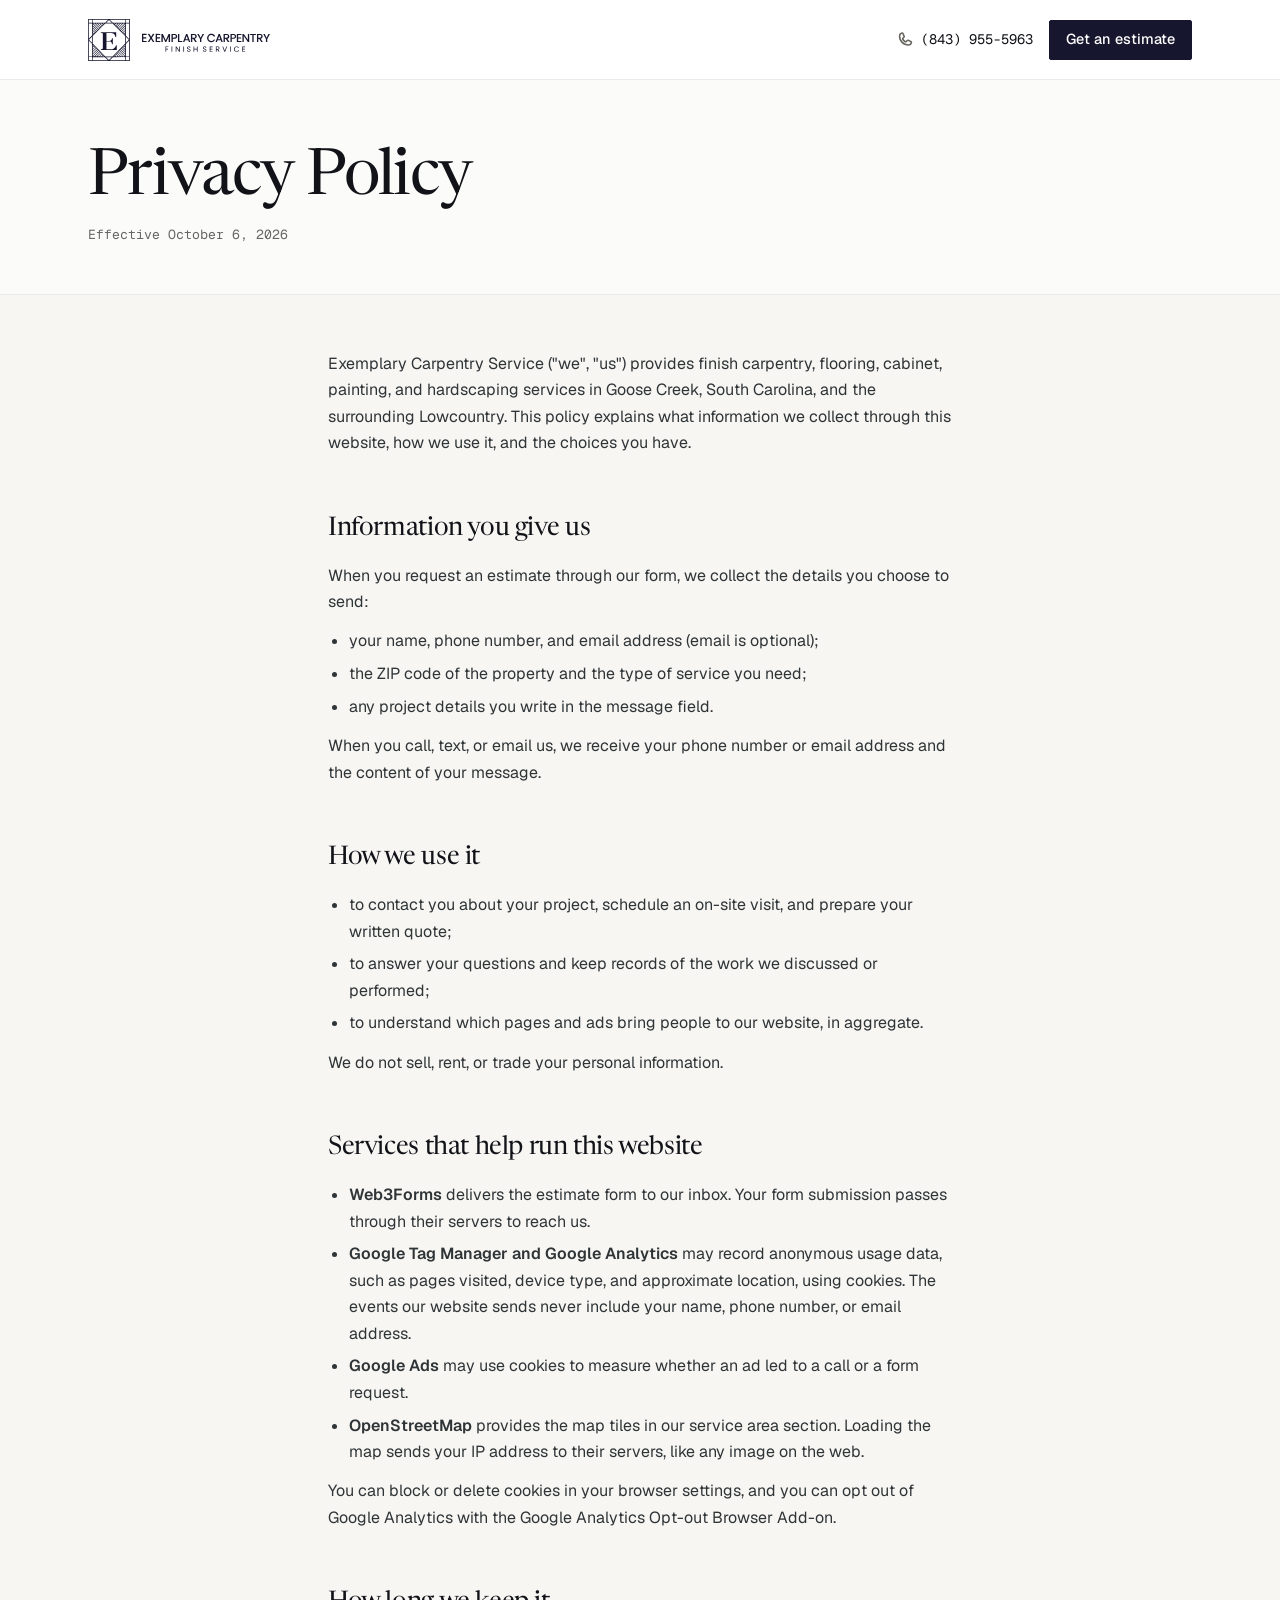
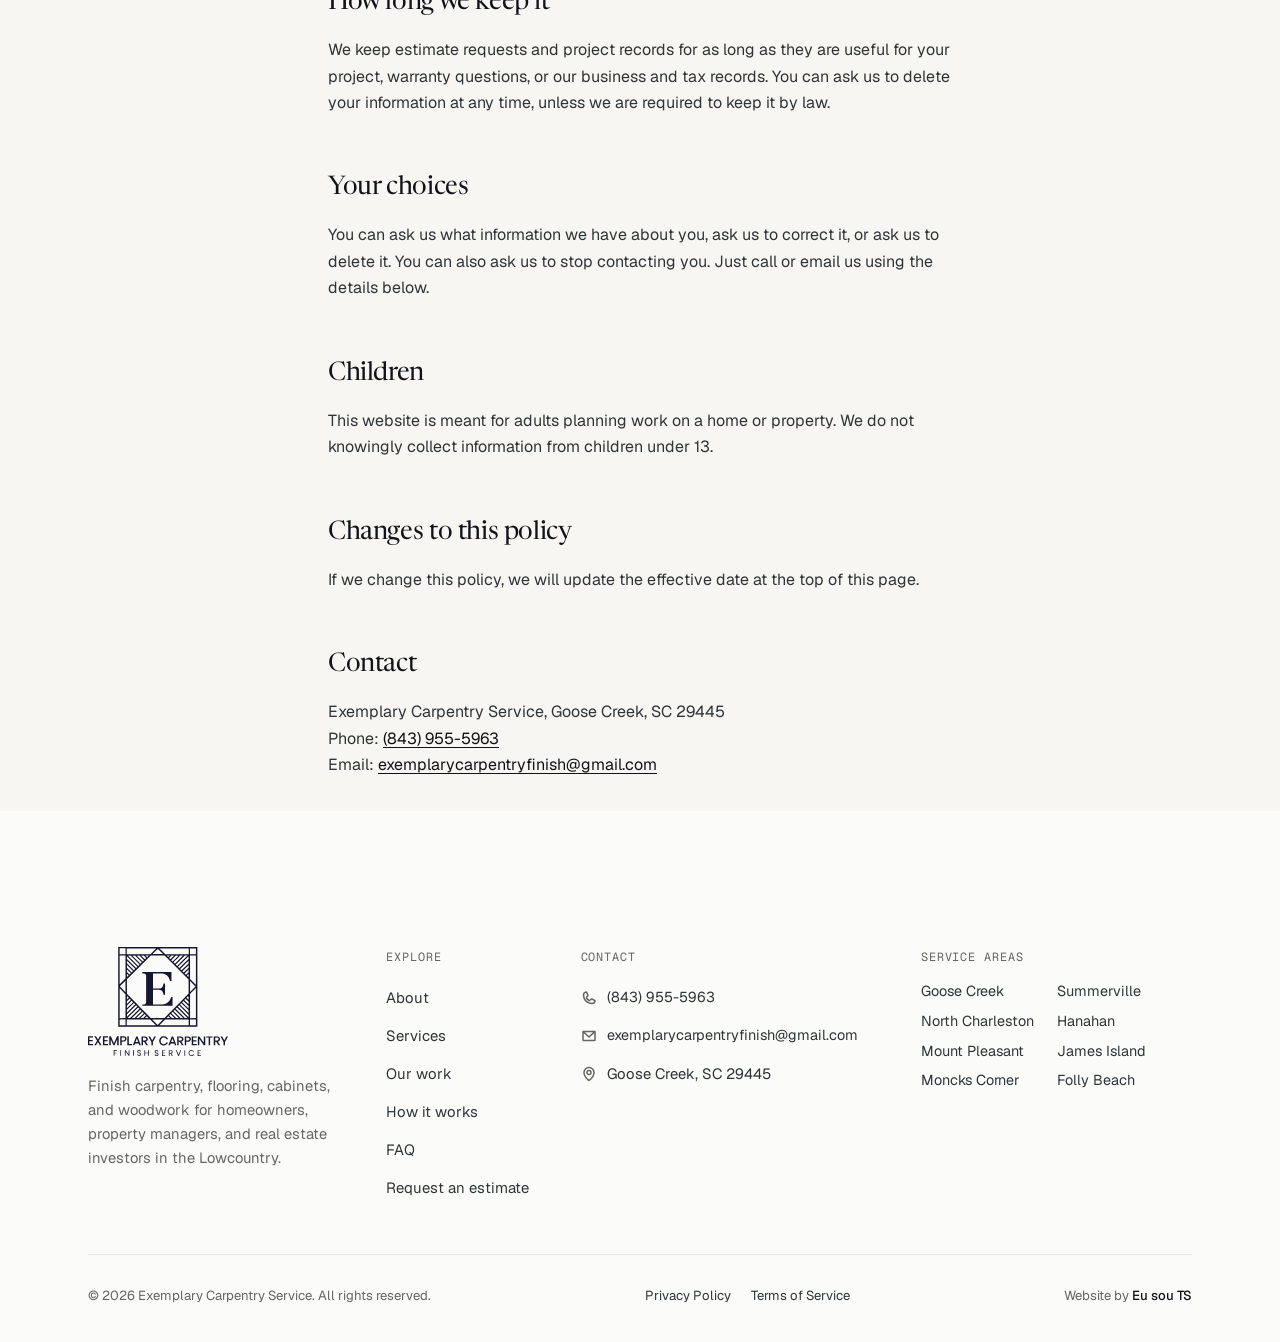
==== commit 78065bfc: "Formas da logo, faixa marinho, About com fotos em losango e entradas animadas - Cantos quase retos (" ====
--- a/privacy-policy/index.html
+++ b/privacy-policy/index.html
@@ -15,7 +15,7 @@
 <link rel="preload" href="/fonts/newsreader-400-italic.woff2" as="font" type="font/woff2" crossorigin>
 <link rel="preload" href="/fonts/geist-400.woff2" as="font" type="font/woff2" crossorigin>
 <style>@font-face{font-family:'Newsreader';font-style:italic;font-weight:400;font-display:swap;src:url('/fonts/newsreader-400-italic.woff2') format('woff2');unicode-range:U+0000-00FF, U+0131, U+0152-0153, U+02BB-02BC, U+02C6, U+02DA, U+02DC, U+0304, U+0308, U+0329, U+2000-206F, U+20AC, U+2122, U+2191, U+2193, U+2212, U+2215, U+FEFF, U+FFFD;}@font-face{font-family:'Newsreader';font-style:normal;font-weight:400;font-display:swap;src:url('/fonts/newsreader-400.woff2') format('woff2');unicode-range:U+0000-00FF, U+0131, U+0152-0153, U+02BB-02BC, U+02C6, U+02DA, U+02DC, U+0304, U+0308, U+0329, U+2000-206F, U+20AC, U+2122, U+2191, U+2193, U+2212, U+2215, U+FEFF, U+FFFD;}@font-face{font-family:'Geist';font-style:normal;font-weight:400 600;font-display:swap;src:url('/fonts/geist-400.woff2') format('woff2');unicode-range:U+0000-00FF, U+0131, U+0152-0153, U+02BB-02BC, U+02C6, U+02DA, U+02DC, U+0304, U+0308, U+0329, U+2000-206F, U+20AC, U+2122, U+2191, U+2193, U+2212, U+2215, U+FEFF, U+FFFD;}@font-face{font-family:'Geist Mono';font-style:normal;font-weight:400 500;font-display:swap;src:url('/fonts/geist-mono-400.woff2') format('woff2');unicode-range:U+0000-00FF, U+0131, U+0152-0153, U+02BB-02BC, U+02C6, U+02DA, U+02DC, U+0304, U+0308, U+0329, U+2000-206F, U+20AC, U+2122, U+2191, U+2193, U+2212, U+2215, U+FEFF, U+FFFD;}</style>
-<link rel="stylesheet" href="/styles.css?v=21385ea7">
+<link rel="stylesheet" href="/styles.css?v=dd43efdf">
 </head>
 <body>
 
--- a/styles.css
+++ b/styles.css
@@ -1 +1 @@
-:root{color-scheme:light;--canvas: #fbfbfa;--bone: #f7f6f3;--white: #ffffff;--line: #eaeaea;--line-2: #dedcd7;--ink: #111318;--text: #2f3437;--muted: #66655f;--navy: #16162e;--navy-2: #2b2c47;--accent: #7a5d0a;--pale: #fbf3db;--gold: #d0b139;--err: #9f2f2d;--err-bg: #fdebec;--serif: "Newsreader", "Iowan Old Style", Georgia, serif;--sans: "Geist", "Helvetica Neue", ui-sans-serif, system-ui, sans-serif;--mono: "Geist Mono", ui-monospace, "SF Mono", Menlo, monospace;--fs-h2: clamp(2.1rem, 1.45rem + 2.3vw, 3.4rem);--r: 12px;--r-sm: 6px;--lift: 0 2px 8px rgba(0, 0, 0, .04);--ease: cubic-bezier(.16, 1, .3, 1);--hdr-h: 72px;--gutter: 18px}@media(min-width:768px){:root{--gutter: 32px}}@media(min-width:1024px){:root{--gutter: 48px;--hdr-h: 80px}}*,*:before,*:after{box-sizing:border-box}html{-webkit-text-size-adjust:100%;scroll-behavior:smooth;scroll-padding-top:calc(var(--hdr-h) + 12px)}body{margin:0;font-family:var(--sans);font-size:1rem;line-height:1.65;color:var(--text);background:var(--canvas);-webkit-font-smoothing:antialiased;overflow-x:clip}img,video,svg{display:block;max-width:100%}img,video{height:auto}a{color:inherit}button{font:inherit;color:inherit}h1,h2,h3,h4,p,ul,ol,figure{margin:0}ul,ol{padding:0;list-style:none}::selection{background:var(--pale);color:var(--ink)}:focus-visible{outline:2px solid var(--navy);outline-offset:3px;border-radius:4px}[hidden]{display:none!important}.ic{width:1.2em;height:1.2em;flex:none;fill:currentColor}.wrap{width:100%;max-width:1200px;margin-inline:auto;padding-inline:var(--gutter)}.skip{position:absolute;left:12px;top:-60px;z-index:100;padding:10px 16px;border-radius:var(--r-sm);background:var(--navy);color:var(--white);font-weight:500;text-decoration:none}.skip:focus{top:12px}.hp{position:absolute!important;left:-9999px;width:1px;height:1px;opacity:0}.sr-only{position:absolute!important;width:1px;height:1px;margin:-1px;overflow:hidden;clip:rect(0 0 0 0);white-space:nowrap;border:0}.h2,.hero__title em,.quote__title,.page-hero .h2,.card-page__box .h2{font-family:var(--serif);font-weight:400;letter-spacing:-.025em;line-height:1.1;color:var(--ink);text-wrap:balance}.h2{font-size:var(--fs-h2)}.h2 em,.quote__title em,.hl{font-style:italic;color:var(--accent)}h3{font-family:var(--sans);font-weight:600;font-size:1.08rem;line-height:1.35;letter-spacing:-.005em;color:var(--ink)}.prose p{color:var(--text);max-width:62ch}.prose p+p{margin-top:1em}.head{max-width:760px;margin:0 0 clamp(40px,5vw,56px)}.btn{--bg: var(--navy);--fg: var(--white);--bd: var(--navy);display:inline-flex;align-items:center;justify-content:center;gap:10px;min-height:48px;padding:12px 20px;border:1px solid var(--bd);border-radius:var(--r-sm);background:var(--bg);color:var(--fg);font-family:var(--sans);font-size:.95rem;font-weight:500;line-height:1.2;text-decoration:none;cursor:pointer;transition:background-color .2s ease,border-color .2s ease,color .2s ease,transform .15s ease}.btn:active{transform:scale(.98)}.btn__arrow{display:inline-grid;place-items:center;transition:transform .3s var(--ease)}.btn__arrow .ic{width:16px;height:16px}.btn:hover .btn__arrow{transform:translate(3px)}.btn--sm{min-height:40px;padding:8px 16px;font-size:.9rem}.btn--lg{min-height:52px;padding:14px 22px}.btn--block{width:100%}.btn--gold,.btn--navy{--bg: var(--navy);--fg: var(--white);--bd: var(--navy)}.btn--gold:hover,.btn--navy:hover{--bg: var(--navy-2);--bd: var(--navy-2)}.btn--ghost,.btn--line,.btn--cream{--bg: var(--white);--fg: var(--ink);--bd: var(--line-2)}.btn--ghost:hover,.btn--line:hover,.btn--cream:hover{--bg: var(--bone);--bd: #cfccc5}.btn--ghost .ic,.btn--line .ic{color:var(--muted)}.hdr{position:fixed;inset:0 0 auto;z-index:50;height:var(--hdr-h);background:#ffffffeb;-webkit-backdrop-filter:saturate(140%) blur(10px);backdrop-filter:saturate(140%) blur(10px);border-bottom:1px solid var(--line);transition:transform .4s var(--ease)}.hdr.is-hidden{transform:translateY(-100%)}.hdr__in{height:100%;display:flex;align-items:center;gap:28px}.brand{display:flex;align-items:center;gap:12px;color:var(--navy);text-decoration:none;flex:none}.brand__emblem{width:42px;height:42px}.brand__word{width:128px;height:25px}.nav{display:none;margin-inline:auto;gap:4px}.nav a{padding:10px 12px;font-size:.92rem;color:var(--muted);text-decoration:none;border-radius:var(--r-sm);transition:color .2s ease,background-color .2s ease}.nav a:hover{color:var(--ink);background:var(--bone)}.nav a.is-active{color:var(--ink)}.hdr__cta{margin-left:auto;display:flex;align-items:center;gap:16px}.hdr__tel{display:none;align-items:center;gap:8px;min-height:44px;font-family:var(--mono);font-size:.86rem;color:var(--ink);text-decoration:none}.hdr__tel .ic{color:var(--muted)}.hdr__cta .btn{display:none}.burger{width:44px;height:44px;display:grid;place-content:center;gap:6px;border:1px solid var(--line);border-radius:var(--r-sm);background:var(--white);cursor:pointer}.burger span{width:18px;height:1.5px;background:var(--ink);transition:transform .4s var(--ease)}.burger[aria-expanded=true] span:first-child{transform:translateY(3.75px) rotate(45deg)}.burger[aria-expanded=true] span:last-child{transform:translateY(-3.75px) rotate(-45deg)}@media(min-width:640px){.hdr__cta .btn{display:inline-flex}}@media(min-width:1100px){.nav{display:flex}.burger{display:none}.hdr__tel{display:inline-flex}}.hdr--simple .hdr__tel{display:inline-flex}.mmenu{position:fixed;inset:0;z-index:45;padding:calc(var(--hdr-h) + 16px) var(--gutter) 28px;display:flex;flex-direction:column;justify-content:space-between;background:var(--white)}.mmenu__nav{display:flex;flex-direction:column}.mmenu__nav a{padding:16px 0;border-bottom:1px solid var(--line);font-family:var(--serif);font-size:1.9rem;letter-spacing:-.02em;color:var(--ink);text-decoration:none;opacity:0;transform:translateY(10px);animation:up .5s var(--ease) forwards;animation-delay:calc(var(--i) * 50ms + 50ms)}.mmenu__foot{display:grid;gap:10px}.mmenu__tel{display:inline-flex;align-items:center;justify-content:center;gap:10px;min-height:48px;font-family:var(--mono);color:var(--ink);text-decoration:none}body.menu-open{overflow:hidden}@keyframes up{to{opacity:1;transform:none}}.sec{position:relative;padding-block:clamp(88px,10vw,140px);background:var(--white)}.sec--sand,.sec--paper{background:var(--bone)}.sec__foot{display:flex;flex-wrap:wrap;gap:12px;margin-top:clamp(36px,4vw,48px)}.hero{padding:calc(var(--hdr-h) + clamp(48px,7vw,96px)) 0 clamp(20px,3vw,32px);background:var(--canvas)}.hero__in{display:grid;gap:28px;align-items:end}@media(min-width:960px){.hero__in{grid-template-columns:minmax(0,1fr) auto;gap:56px}}.hero__title{display:flex;flex-direction:column;gap:14px}.hero__lead{font-family:var(--mono);font-size:.8rem;font-weight:400;letter-spacing:.14em;text-transform:uppercase;color:var(--muted)}.hero__title em{display:block;font-style:normal;font-size:clamp(2.8rem,1.5rem + 4.6vw,5.6rem);line-height:1.02;letter-spacing:-.035em}.hero__actions{display:grid;gap:10px}@media(min-width:560px)and (max-width:959px){.hero__actions{grid-auto-flow:column;grid-auto-columns:1fr}}@media(min-width:960px){.hero__actions{width:300px}}.hero__media{position:relative;margin-top:clamp(36px,5vw,56px);overflow:hidden;border-radius:var(--r);border:1px solid var(--line);background:var(--bone);aspect-ratio:4 / 5}@media(min-width:768px){.hero__media{aspect-ratio:16 / 8}}@media(min-width:1200px){.hero__media{aspect-ratio:16 / 7}}.hero__slides{position:absolute;inset:0}.hero__slide{position:absolute;inset:0;opacity:0;transition:opacity 1.4s ease}.hero__slide img{width:100%;height:100%;object-fit:cover;object-position:center 60%}.hero__slide.is-on{opacity:1}.hero__slide.is-on img{animation:kenburns 9s linear both}.hero__slides.is-paused .hero__slide img{animation-play-state:paused}@keyframes kenburns{0%{transform:scale(1)}to{transform:scale(1.04)}}.hero__pause{position:absolute;right:14px;bottom:14px;z-index:2;width:44px;height:44px;display:grid;place-items:center;border:1px solid var(--line);border-radius:var(--r-sm);background:#ffffffeb;color:var(--ink);cursor:pointer}.hero__pause:hover{background:var(--white)}.hero__pause .ic{width:14px;height:14px}.hero__play-ic{display:none}.hero__pause[aria-pressed=true] .hero__play-ic{display:block}.hero__pause[aria-pressed=true] .hero__pause-ic{display:none}.hero__up{animation:rise .7s var(--ease) both;animation-delay:calc(var(--d) * 80ms)}@keyframes rise{0%{transform:translateY(12px)}to{transform:none}}.trust{background:var(--canvas);padding-bottom:clamp(20px,3vw,32px)}.trust__bar{display:grid;grid-template-columns:1fr 1fr;border:1px solid var(--line);border-radius:var(--r);background:var(--white)}.trust__bar li{display:flex;align-items:center;justify-content:center;padding:16px 10px;text-align:center;font-family:var(--mono);font-size:.74rem;letter-spacing:.06em;text-transform:uppercase;color:var(--muted)}.trust__bar li:nth-child(odd){border-right:1px solid var(--line)}.trust__bar li:nth-child(-n+2){border-bottom:1px solid var(--line)}@media(min-width:900px){.trust__bar{grid-template-columns:repeat(4,1fr)}.trust__bar li{border:0!important;padding:18px 12px}.trust__bar li+li{border-left:1px solid var(--line)!important}}.reviews__grid{display:grid;gap:16px}@media(min-width:900px){.reviews__grid{grid-template-columns:repeat(3,1fr)}}.review{display:flex;flex-direction:column;gap:14px;padding:28px;border:1px solid var(--line);border-radius:var(--r);background:var(--white)}.review__stars{display:flex;gap:3px;color:var(--accent)}.review__stars .ic{width:16px;height:16px}.review__text{font-family:var(--serif);font-size:1.2rem;line-height:1.5;color:var(--ink)}.review__who{margin-top:auto;font-family:var(--mono);font-size:.78rem;color:var(--muted)}.review__who strong{display:block;font-family:var(--sans);color:var(--ink)}.about__grid{display:grid;gap:56px;align-items:center}.about__media{position:relative;padding:0 14% 12% 0;max-width:560px}.about__main{width:100%;aspect-ratio:4 / 5;object-fit:cover;border-radius:var(--r);border:1px solid var(--line)}.about__inset{position:absolute;right:0;bottom:0;width:44%;aspect-ratio:3 / 4;object-fit:cover;border-radius:var(--r);border:6px solid var(--white);outline:1px solid var(--line)}.about__badge{position:absolute;left:16px;top:16px;display:flex;align-items:center;gap:12px;padding:12px 16px;border:1px solid var(--line);border-radius:var(--r-sm);background:var(--white)}.about__badge-num{font-family:var(--serif);font-size:2.4rem;line-height:1;letter-spacing:-.03em;color:var(--ink)}.about__badge-txt{max-width:13ch;font-family:var(--mono);font-size:.68rem;letter-spacing:.06em;text-transform:uppercase;line-height:1.45;color:var(--muted)}.about__copy .h2{margin-bottom:24px}.about__copy .h2 em{display:block}.about__copy .prose{margin-bottom:32px}.about__lead{font-size:1.12rem;line-height:1.65;color:var(--ink)!important}.about__copy .prose p:not(.about__lead){color:var(--muted)}@media(min-width:1024px){.about__grid{grid-template-columns:1fr 1.05fr;gap:88px;align-items:stretch}.about__media{max-width:none;padding:0 16% 14% 0}.about__main{height:100%;aspect-ratio:auto;min-height:460px}.about__inset{width:46%}.about__copy{align-self:center}}.stabs{display:none}.js .stabs{display:flex;gap:6px;flex-wrap:wrap;margin-bottom:32px}.stabs__btn{display:inline-flex;align-items:center;gap:10px;min-height:44px;padding:8px 10px 8px 16px;border:1px solid var(--line);border-radius:var(--r-sm);background:var(--white);font-size:.93rem;font-weight:500;color:var(--muted);cursor:pointer;white-space:nowrap;transition:color .2s ease,border-color .2s ease,background-color .2s ease}.stabs__btn:hover{color:var(--ink);border-color:var(--line-2)}.stabs__btn[aria-selected=true]{color:var(--white);background:var(--navy);border-color:var(--navy)}.stabs__n{min-width:26px;padding:2px 8px;border-radius:999px;background:var(--pale);color:var(--accent);font-family:var(--mono);font-size:.72rem;text-align:center}@media(max-width:767px){.js .stabs{flex-wrap:nowrap;overflow-x:auto;scrollbar-width:none;margin-inline:calc(-1 * var(--gutter));padding-inline:var(--gutter)}.js .stabs::-webkit-scrollbar{display:none}}.spanel+.spanel{margin-top:56px}.spanel__title{font-family:var(--serif);font-weight:400;font-size:1.6rem;margin-bottom:18px}.js .spanel+.spanel{margin-top:0}.js .spanel__title{position:absolute;width:1px;height:1px;overflow:hidden;clip:rect(0 0 0 0)}.js .spanel.is-entering .scard{animation:pop .5s var(--ease) both;animation-delay:calc(var(--k, 0) * 60ms)}@keyframes pop{0%{opacity:0;transform:translateY(12px)}to{opacity:1;transform:none}}.spanel{counter-reset:svc}.scard{counter-increment:svc;display:flex;flex-direction:column;overflow:hidden;border:1px solid var(--line);border-radius:var(--r);background:var(--white);transition:box-shadow .2s ease}.scard:hover{box-shadow:var(--lift)}.scard__img{width:100%;aspect-ratio:4 / 3;object-fit:cover;background:var(--bone);border-bottom:1px solid var(--line)}.scard__img--orn{display:grid;place-items:center;background:var(--bone)}.scard__orn{display:none}.scard__orn-ic{width:56px;height:56px;display:grid;place-items:center;border-radius:var(--r);background:var(--pale);color:var(--accent)}.scard__orn-ic .ic{width:26px;height:26px}.scard__body{flex:1;padding:22px 24px 26px}.scard__body:before{content:counter(svc,decimal-leading-zero);display:inline-block;margin-bottom:14px;padding:2px 9px;border-radius:999px;background:var(--pale);color:var(--accent);font-family:var(--mono);font-size:.72rem}.scard h4{margin:0 0 8px;font-family:var(--serif);font-size:1.45rem;font-weight:400;letter-spacing:-.015em;line-height:1.2;color:var(--ink)}.scard p{color:var(--muted);font-size:.95rem;line-height:1.6}.sgrid{display:grid;gap:16px}@media(min-width:700px){.sgrid{grid-template-columns:repeat(2,1fr)}}@media(min-width:1024px){.sgrid{grid-template-columns:repeat(3,1fr)}}.scar{position:relative}.scar__rail{--per: 1.15;display:grid;grid-auto-flow:column;grid-auto-columns:calc((100% - (var(--per) - 1) * 16px) / var(--per));gap:16px;overflow-x:auto;scroll-snap-type:x mandatory;overscroll-behavior-x:contain;scrollbar-width:none;padding-bottom:4px}.scar__rail::-webkit-scrollbar{display:none}.scar__rail>.scard{scroll-snap-align:start}@media(min-width:700px){.scar__rail{--per: 2}}@media(min-width:1024px){.scar__rail{--per: 3}}.scar__nav{display:none}.js .scar__nav{display:flex;justify-content:center;margin-top:12px}.scar__arrow{position:absolute;top:calc(50% - 48px);z-index:3;width:44px;height:44px;display:grid;place-items:center;border:1px solid var(--line);border-radius:50%;background:var(--white);color:var(--ink);cursor:pointer;transition:background-color .2s ease,opacity .2s ease}.scar__arrow[data-prev]{left:-22px}.scar__arrow[data-next]{right:-22px}@media(max-width:767px){.scar__arrow[data-prev]{left:4px}.scar__arrow[data-next]{right:4px}}.scar__arrow:hover:not(:disabled){background:var(--bone)}.scar__arrow:disabled{opacity:0;pointer-events:none}.scar__arrow .ic{width:16px;height:16px}.scar__dots{display:flex}.scar__dots button{position:relative;width:26px;height:44px;padding:0;border:0;background:transparent;cursor:pointer}.scar__dots button:before{content:"";position:absolute;left:4px;right:4px;top:21px;height:2px;border-radius:2px;background:var(--line-2)}.scar__dots button[aria-current=true]:before{background:var(--ink)}.acc{border-bottom:1px solid var(--line)}.acc summary{list-style:none;cursor:pointer;display:flex;align-items:center;gap:16px;padding:22px 0;font-size:1.05rem;font-weight:500;line-height:1.4;color:var(--ink)}.acc summary::-webkit-details-marker{display:none}.acc__ic{position:relative;width:16px;height:16px;flex:none;margin-left:auto}.acc__ic:before,.acc__ic:after{content:"";position:absolute;left:1px;right:1px;top:7.25px;height:1.5px;background:var(--ink);transition:transform .3s var(--ease)}.acc__ic:after{transform:rotate(90deg)}.acc[open] .acc__ic:after{transform:rotate(0)}.acc__body{overflow:hidden}.acc__body p{padding:0 40px 24px 0;color:var(--muted);max-width:70ch}.why__grid{display:grid;gap:16px}@media(min-width:640px){.why__grid{grid-template-columns:repeat(2,1fr)}}@media(min-width:1024px){.why__grid{grid-template-columns:repeat(4,1fr)}}.why__card{padding:28px 24px 30px;border:1px solid var(--line);border-radius:var(--r);background:var(--white);transition:box-shadow .2s ease}.why__card:hover{box-shadow:var(--lift)}.why__ic{display:grid;place-items:center;width:44px;height:44px;margin-bottom:22px;border-radius:10px;background:var(--pale);color:var(--accent)}.why__ic .ic{width:22px;height:22px}.why__card h3{margin-bottom:8px}.why__card p{color:var(--muted);font-size:.95rem}.wall{--row-h: clamp(10rem, 19vw, 17rem);--wall-gap: 12px;--wall-speed: 70s;display:grid;gap:var(--wall-gap);width:100vw;margin-left:calc(50% - 50vw);overflow:hidden}.wall__row{display:flex;gap:var(--wall-gap);width:max-content}.wall__track{display:flex;gap:var(--wall-gap);flex:none}.wall__row--left .wall__track{animation:wall-left var(--wall-speed) linear infinite}.wall__row--right .wall__track{animation:wall-right var(--wall-speed) linear infinite}@keyframes wall-left{to{transform:translate(calc(-100% - var(--wall-gap)))}}@keyframes wall-right{0%{transform:translate(calc(-100% - var(--wall-gap)))}to{transform:none}}.wall:hover .wall__track,.wall:focus-within .wall__track,.wall.is-paused .wall__track{animation-play-state:paused}@media(max-width:767px){.wall{--wall-gap: 8px;--wall-speed: 55s}}.wall__item{margin:0;flex:none;height:var(--row-h);width:calc(var(--row-h) * var(--ar, 1));overflow:hidden;border-radius:8px;background:var(--line)}.wall__item a{position:relative;display:block;height:100%;cursor:zoom-in}.wall__item img{width:100%;height:100%;object-fit:cover;transition:transform .6s var(--ease)}.wall__item a:after{content:"View";position:absolute;left:12px;bottom:12px;z-index:2;padding:6px 12px;border-radius:var(--r-sm);background:var(--white);color:var(--ink);font-size:.8rem;font-weight:500;opacity:0;transform:translateY(6px);transition:opacity .2s ease,transform .3s var(--ease)}.wall__item a:hover:after,.wall__item a:focus-visible:after{opacity:1;transform:none}.wall__item a:hover img{transform:scale(1.04)}.wall__ctrl{display:flex;justify-content:center;margin:16px 0 clamp(48px,6vw,72px)}.wall__pause{display:inline-flex;align-items:center;gap:8px;min-height:44px;padding:8px 14px;border:0;background:none;cursor:pointer;font-family:var(--mono);font-size:.76rem;color:var(--muted)}.wall__pause:hover{color:var(--ink)}.wall__pause .ic{width:13px;height:13px}.wall__play-ic{display:none}.wall__pause[aria-pressed=true] .wall__play-ic{display:block}.wall__pause[aria-pressed=true] .wall__pause-ic{display:none}.work__top{display:grid;gap:16px}@media(min-width:900px){.work__top{grid-template-columns:2.1fr 1fr}}.cap{margin-top:12px;font-size:.9rem;color:var(--muted)}.cap strong{color:var(--ink);font-weight:600}.ba{display:flex;flex-direction:column}.ba__stage{--pos: 50%;position:relative;flex:1;min-height:260px;overflow:hidden;border:1px solid var(--line);border-radius:var(--r);background:var(--line);touch-action:pan-y}.ba__img{position:absolute;inset:0;width:100%;height:100%;object-fit:cover}.ba__stage>.ba__img{position:relative;aspect-ratio:4 / 3}@media(min-width:900px){.ba__stage>.ba__img{position:absolute;aspect-ratio:auto}}.ba__before{position:absolute;inset:0;clip-path:inset(0 calc(100% - var(--pos)) 0 0)}.ba__label{position:absolute;top:14px;z-index:2;padding:4px 10px;border-radius:999px;font-family:var(--mono);font-size:.7rem;letter-spacing:.06em;text-transform:uppercase;background:var(--white);color:var(--ink)}.ba__label--l{left:14px}.ba__label--r{right:14px;background:var(--pale);color:var(--accent)}.ba__handle{position:absolute;top:0;bottom:0;left:var(--pos);z-index:3;width:2px;margin-left:-1px;background:var(--white);pointer-events:none}.ba__handle span{position:absolute;top:50%;left:50%;width:44px;height:44px;margin:-22px 0 0 -22px;display:grid;place-items:center;border:1px solid var(--line);border-radius:50%;background:var(--white);color:var(--ink);transition:transform .3s var(--ease)}.ba__handle .ic{width:18px;height:18px}.ba.is-dragging .ba__handle span{transform:scale(1.08)}.ba__range{position:absolute;inset:0;z-index:4;width:100%;height:100%;margin:0;opacity:0;cursor:ew-resize;-webkit-appearance:none;appearance:none;touch-action:pan-y}.ba__stage:has(.ba__range:focus-visible){outline:2px solid var(--navy);outline-offset:3px}.vtile{position:relative;overflow:hidden;border:1px solid var(--line);border-radius:var(--r);background:var(--ink)}.vtile video{width:100%;height:100%;object-fit:cover}.vtile--reel{aspect-ratio:9 / 16;max-height:640px}@media(min-width:900px){.vtile--reel{max-height:none;height:100%;aspect-ratio:auto}}.vtile__btn{position:absolute;right:12px;bottom:12px;z-index:3;width:44px;height:44px;display:grid;place-items:center;border:0;border-radius:50%;background:var(--white);color:var(--ink);cursor:pointer}.vtile__btn .ic{width:18px;height:18px}.vtile__pause,.vtile.is-playing .vtile__play{display:none}.vtile.is-playing .vtile__pause{display:block}.vtile__cap{position:absolute;left:12px;bottom:18px;z-index:2;padding:5px 10px;border-radius:var(--r-sm);font-size:.8rem;font-weight:500;color:var(--ink);background:#ffffffeb}.lb{width:100vw;height:100dvh;max-width:none;max-height:none;margin:0;padding:0;border:0;background:#111318eb;color:var(--white)}.lb[open]{display:grid;grid-template-columns:72px 1fr 72px;align-items:center;animation:fade .25s ease}.lb::backdrop{background:transparent}@keyframes fade{0%{opacity:0}to{opacity:1}}.lb__fig{grid-column:2;display:flex;flex-direction:column;align-items:center;gap:12px}.lb__fig img{max-height:84dvh;width:auto;max-width:100%;border-radius:8px}.lb__fig figcaption{font-size:.92rem;color:#c9c8c3;text-align:center}.lb__close,.lb__nav{width:44px;height:44px;display:grid;place-items:center;border:0;border-radius:50%;background:var(--white);color:var(--ink);cursor:pointer;justify-self:center}.lb__close:hover,.lb__nav:hover{background:var(--bone)}.lb__close{position:absolute;top:16px;right:16px}@media(max-width:640px){.lb[open]{grid-template-columns:1fr}.lb__fig{grid-column:1;padding-inline:12px}.lb__nav{position:absolute;bottom:18px}.lb__nav--prev{left:calc(50% - 56px)}.lb__nav--next{right:calc(50% - 56px)}}.process__grid{display:grid;gap:56px}.process__intro .h2{margin-bottom:28px}.process__intro .h2 em{display:block}.process__img{margin-bottom:28px;overflow:hidden;border:1px solid var(--line);border-radius:var(--r)}.process__img img{width:100%;aspect-ratio:4 / 3;object-fit:cover}@media(min-width:1024px){.process__grid{grid-template-columns:.9fr 1.1fr;gap:96px;align-items:start}.process__intro{position:sticky;top:calc(var(--hdr-h) + 40px)}.process__img img{aspect-ratio:5 / 4}}.steps{display:grid;border-top:1px solid var(--line)}.step{display:grid;grid-template-columns:48px 1fr;gap:24px;padding:32px 0;border-bottom:1px solid var(--line)}.step__ic{display:grid;place-items:center;width:48px;height:48px;border-radius:10px;background:var(--pale);color:var(--accent)}.step__ic .ic{width:22px;height:22px}.step__n{display:block;margin-bottom:6px;font-family:var(--mono);font-size:.74rem;letter-spacing:.08em;text-transform:uppercase;color:var(--muted)}.step h3{margin-bottom:8px;font-family:var(--serif);font-weight:400;font-size:1.6rem;letter-spacing:-.02em;line-height:1.2}.step p{color:var(--muted);max-width:48ch}.cta__card{display:grid;overflow:hidden;border:1px solid var(--line);border-radius:var(--r);background:var(--bone)}.cta__bg{order:2;width:100%;height:100%;min-height:260px;object-fit:cover;object-position:center 35%}.cta__in{padding:clamp(32px,5vw,64px);align-self:center}.cta__in .h2{margin-bottom:18px}.cta__in .h2 em{display:block}.cta__in p{color:var(--muted);font-size:1.05rem;margin-bottom:30px;max-width:46ch}.cta__actions{display:flex;flex-wrap:wrap;gap:10px}@media(min-width:900px){.cta__card{grid-template-columns:1.15fr 1fr}.cta__bg{min-height:100%}}.faq__list{max-width:880px;border-top:1px solid var(--line)}.quote{display:grid;overflow:hidden;border:1px solid var(--line);border-radius:var(--r);background:var(--white)}@media(min-width:960px){.quote{grid-template-columns:.85fr 1.15fr}}.quote__side{padding:clamp(28px,4vw,48px);background:var(--bone);border-bottom:1px solid var(--line)}@media(min-width:960px){.quote__side{border-bottom:0;border-right:1px solid var(--line)}}.quote__title{font-size:clamp(2rem,1.4rem + 1.8vw,3rem);margin-bottom:24px}.quote__title em{display:block}.quote__points{display:grid;gap:10px;margin-bottom:32px}.quote__points li{display:flex;align-items:center;gap:10px;font-size:.95rem;color:var(--text)}.quote__points .ic{width:18px;height:18px;color:var(--accent)}.quote__call{display:inline-flex;flex-direction:column;gap:8px;text-decoration:none;color:var(--ink)}.quote__call-ic{display:none}.quote__call small{display:block;font-family:var(--mono);font-size:.74rem;letter-spacing:.06em;text-transform:uppercase;color:var(--muted)}.quote__call span:last-child{font-family:var(--serif);font-size:clamp(1.8rem,1.3rem + 1.6vw,2.5rem);letter-spacing:-.02em;line-height:1.1}.quote__call:hover span:last-child{color:var(--accent)}.form{display:grid;gap:16px;padding:clamp(26px,4vw,48px)}.form__row{display:grid;gap:16px}@media(min-width:560px){.form__row{grid-template-columns:1fr 1fr}}.field{display:grid;gap:6px;align-content:start}.field label{font-size:.88rem;font-weight:500;color:var(--ink)}.field__opt{color:var(--muted);font-weight:400}.field input,.field select,.field textarea{width:100%;min-height:48px;padding:11px 14px;font:inherit;font-size:16px;color:var(--ink);background:var(--white);border:1px solid var(--line-2);border-radius:var(--r-sm);transition:border-color .2s ease,box-shadow .2s ease}.field textarea{resize:vertical;min-height:116px}.field ::placeholder{color:#75746e}.field input:hover,.field select:hover,.field textarea:hover{border-color:#c9c6be}.field input:focus,.field select:focus,.field textarea:focus{outline:none;border-color:var(--navy);box-shadow:0 0 0 3px #16162e14}.select{position:relative}.select select{-webkit-appearance:none;appearance:none;padding-right:42px;cursor:pointer}.select .ic{position:absolute;right:14px;top:50%;translate:0 -50%;pointer-events:none;color:var(--muted);width:16px;height:16px}.field__help{font-size:.82rem;color:var(--muted)}.field__err{font-size:.85rem;color:var(--err)}.field__err:empty{display:none}.field.has-error input,.field.has-error select{border-color:var(--err)}.form__alert{padding:12px 14px;border-radius:var(--r-sm);background:var(--err-bg);color:var(--err);font-size:.95rem}.form__alert a{color:var(--err);font-weight:600}.form__note{font-size:.8rem;color:var(--muted)}.form__note a{color:var(--ink)}.btn.is-loading{pointer-events:none;position:relative}.btn.is-loading .btn__txt,.btn.is-loading .btn__arrow{opacity:0}.btn.is-loading:after{content:"Sending...";position:absolute;inset:0;display:grid;place-items:center;border-radius:inherit;background:linear-gradient(90deg,var(--navy),var(--navy-2),var(--navy));background-size:200% 100%;animation:shimmer 1.2s linear infinite;color:var(--white)}@keyframes shimmer{to{background-position:-200% 0}}.areas{position:relative;min-height:600px;display:flex;flex-direction:column;background:var(--bone);overflow:hidden;border-top:1px solid var(--line)}.areas__map{position:relative;z-index:0;height:340px;background:var(--line)}.areas__map .leaflet-tile-pane{filter:grayscale(1) contrast(.9) brightness(1.04)}.areas__map .leaflet-control-attribution{background:#ffffffd9;color:var(--muted);font-size:10px}.areas__map .leaflet-control-attribution a{color:var(--ink)}.areas__map .leaflet-control-zoom a{background:var(--white);color:var(--ink);border-color:var(--line)}.areas__wrap{position:relative;z-index:2;margin-top:-48px;padding-bottom:64px;pointer-events:none}.areas__card{pointer-events:auto;max-width:460px;padding:clamp(26px,4vw,40px);border:1px solid var(--line);border-radius:var(--r);background:var(--white)}.areas__card .h2{margin-bottom:12px}.areas__lead{color:var(--muted);margin-bottom:20px}.areas__list{display:flex;flex-wrap:wrap;gap:6px}.areas__list li{display:inline-flex;align-items:center;gap:6px;padding:6px 12px;border:1px solid var(--line);border-radius:999px;font-size:.86rem;background:var(--white);transition:border-color .2s ease}.areas__list .ic{color:var(--muted);width:14px;height:14px}.areas__list li:hover,.areas__list li.is-hot{border-color:var(--line-2);background:var(--bone)}.areas__list li.is-home{background:var(--pale);border-color:transparent;color:var(--accent)}.areas__list li.is-home .ic{color:var(--accent)}@media(min-width:900px){.areas{justify-content:center}.areas__map{position:absolute;inset:0;height:auto}.areas__wrap{margin-top:0;padding-block:88px}}.pin{position:relative;display:block;width:16px;height:16px}.pin:before{content:"";position:absolute;inset:3px;border-radius:50%;background:var(--ink);box-shadow:0 0 0 3px var(--white)}.pin--home:before{background:var(--accent)}.pin--home:after{content:"";position:absolute;inset:-5px;border:1px solid var(--accent);border-radius:50%;animation:breathe 2.8s ease-in-out infinite}.pin.is-hot:before{background:var(--accent)}@keyframes breathe{0%,to{opacity:.9;transform:scale(1)}50%{opacity:.2;transform:scale(1.4)}}.leaflet-tooltip.pin-tip{background:var(--white);color:var(--ink);border:1px solid var(--line);border-radius:var(--r-sm);font-family:var(--sans);font-size:12px;box-shadow:var(--lift)}.leaflet-tooltip.pin-tip:before{display:none}.ftr{background:var(--canvas);color:var(--muted);padding:72px 0 96px;border-top:1px solid var(--line)}@media(min-width:900px){.ftr{padding-bottom:24px}}.ftr__grid{display:grid;gap:40px;padding-bottom:48px}@media(min-width:768px){.ftr__grid{grid-template-columns:1fr 1fr}}@media(min-width:1100px){.ftr__grid{grid-template-columns:1.2fr .7fr 1.4fr 1.3fr;gap:48px}}.ftr__brand img{width:140px;height:auto;margin-bottom:18px}.ftr__brand p{max-width:36ch;font-size:.92rem}.ftr__h{font-family:var(--mono);font-size:.74rem;font-weight:400;letter-spacing:.08em;text-transform:uppercase;color:var(--muted);margin-bottom:14px}.ftr__col ul{display:grid;gap:2px}.ftr__col a,.ftr__col span{display:inline-flex;align-items:center;gap:10px;min-height:36px;color:var(--text);text-decoration:none;font-size:.93rem}.ftr__contact a{white-space:nowrap;font-size:.9rem}.ftr__col a:hover{color:var(--ink);text-decoration:underline;text-underline-offset:3px}.ftr__col .ic{color:var(--muted);width:16px;height:16px}.ftr__areas{grid-template-columns:1fr 1fr;font-size:.9rem;row-gap:6px!important;color:var(--text)}.ftr__bar{position:relative;display:flex;flex-wrap:wrap;align-items:center;justify-content:space-between;gap:8px 24px;padding-top:20px;font-size:.82rem}.ftr__bar:before{content:"";position:absolute;top:0;left:var(--gutter);right:var(--gutter);height:1px;background:var(--line)}.ftr__bar nav{display:flex;gap:20px}.ftr__bar a{display:inline-flex;align-items:center;min-height:44px;color:var(--text);text-decoration:none}.ftr__bar a:hover{color:var(--ink);text-decoration:underline;text-underline-offset:3px}.ftr__credit a{color:var(--ink);font-weight:500}.mbar{position:fixed;left:0;right:0;bottom:0;z-index:40;display:grid;grid-template-columns:1fr 1.4fr;gap:8px;padding:8px 10px calc(8px + env(safe-area-inset-bottom));background:#fffffff5;border-top:1px solid var(--line);transform:translateY(110%);transition:transform .4s var(--ease)}.mbar.is-on{transform:none}.mbar a{min-height:48px;display:inline-flex;align-items:center;justify-content:center;gap:8px;border-radius:var(--r-sm);text-decoration:none;font-size:.95rem;font-weight:500}.mbar__call{color:var(--ink);border:1px solid var(--line-2);background:var(--white)}.mbar__call .ic{color:var(--muted)}.mbar__cta{background:var(--navy);color:var(--white)}@media(min-width:900px){.mbar{display:none}}.js .rv{opacity:0;transform:translateY(12px);transition:opacity .6s var(--ease),transform .6s var(--ease);transition-delay:calc(var(--i, 0) * 80ms)}.js .rv.is-in{opacity:1;transform:none}.page-hero{padding:calc(var(--hdr-h) + 64px) 0 48px;background:var(--canvas);border-bottom:1px solid var(--line)}.page-hero .h2{font-size:clamp(2.4rem,1.6rem + 3vw,4rem)}.page-hero p{color:var(--muted);margin-top:10px;font-family:var(--mono);font-size:.82rem}.legal{padding-block:56px 96px}.legal .prose{max-width:720px}.legal h2{font-family:var(--serif);font-weight:400;font-size:1.6rem;letter-spacing:-.015em;color:var(--ink);margin:2em 0 .5em}.legal p,.legal li{color:var(--text)}.legal ul{list-style:disc;padding-left:1.3em;margin:.8em 0}.legal li+li{margin-top:.4em}.legal a{color:var(--ink);text-underline-offset:3px}.card-page{min-height:100dvh;display:grid;place-items:center;padding:calc(var(--hdr-h) + 32px) var(--gutter) 64px;background:var(--canvas)}.card-page__box{max-width:620px}.card-page__box .h2{font-size:clamp(2.3rem,1.5rem + 3vw,3.8rem);margin-bottom:16px}.card-page__box .h2 em{display:block}.card-page__box>p{color:var(--muted);font-size:1.05rem;margin-bottom:28px}.card-page__steps{display:grid;gap:12px;margin:0 0 32px;padding-top:22px;border-top:1px solid var(--line)}.card-page__steps li{display:grid;grid-template-columns:36px 1fr;gap:14px;color:var(--text)}.card-page__steps b{width:30px;height:30px;display:grid;place-items:center;border-radius:8px;background:var(--pale);color:var(--accent);font-family:var(--mono);font-size:.8rem;font-weight:500}.card-page__actions{display:flex;flex-wrap:wrap;gap:10px}.card-page .deco{display:none}@media(prefers-reduced-motion:reduce){.hero__slide.is-on img{animation:none}.wall__track{animation:none!important}.wall__row{width:auto;overflow-x:auto}html{scroll-behavior:auto}*,*:before,*:after{animation-duration:.01ms!important;animation-iteration-count:1!important;transition-duration:.01ms!important;transition-delay:0s!important}.js .rv{opacity:1;transform:none}}
+:root{color-scheme:light;--canvas: #fbfbfa;--bone: #f7f6f3;--white: #ffffff;--line: #eaeaea;--line-2: #dedcd7;--ink: #111318;--text: #2f3437;--muted: #66655f;--navy: #16162e;--navy-2: #2b2c47;--accent: #7a5d0a;--pale: #fbf3db;--gold: #d0b139;--err: #9f2f2d;--err-bg: #fdebec;--serif: "Newsreader", "Iowan Old Style", Georgia, serif;--sans: "Geist", "Helvetica Neue", ui-sans-serif, system-ui, sans-serif;--mono: "Geist Mono", ui-monospace, "SF Mono", Menlo, monospace;--fs-h2: clamp(2.1rem, 1.45rem + 2.3vw, 3.4rem);--r: 2px;--r-sm: 2px;--motif: rgba(122, 93, 10, .32);--hatch: repeating-linear-gradient(-45deg, var(--motif) 0 1px, transparent 1px 7px);--lift: 0 2px 8px rgba(0, 0, 0, .04);--ease: cubic-bezier(.16, 1, .3, 1);--hdr-h: 72px;--gutter: 18px}@media(min-width:768px){:root{--gutter: 32px}}@media(min-width:1024px){:root{--gutter: 48px;--hdr-h: 80px}}*,*:before,*:after{box-sizing:border-box}html{-webkit-text-size-adjust:100%;scroll-behavior:smooth;scroll-padding-top:calc(var(--hdr-h) + 12px)}body{margin:0;font-family:var(--sans);font-size:1rem;line-height:1.65;color:var(--text);background:var(--canvas);-webkit-font-smoothing:antialiased;overflow-x:clip}img,video,svg{display:block;max-width:100%}img,video{height:auto}a{color:inherit}button{font:inherit;color:inherit}h1,h2,h3,h4,p,ul,ol,figure{margin:0}ul,ol{padding:0;list-style:none}::selection{background:var(--pale);color:var(--ink)}:focus-visible{outline:2px solid var(--navy);outline-offset:3px;border-radius:0}[hidden]{display:none!important}.ic{width:1.2em;height:1.2em;flex:none;fill:currentColor}.wrap{width:100%;max-width:1200px;margin-inline:auto;padding-inline:var(--gutter)}.skip{position:absolute;left:12px;top:-60px;z-index:100;padding:10px 16px;border-radius:var(--r-sm);background:var(--navy);color:var(--white);font-weight:500;text-decoration:none}.skip:focus{top:12px}.hp{position:absolute!important;left:-9999px;width:1px;height:1px;opacity:0}.sr-only{position:absolute!important;width:1px;height:1px;margin:-1px;overflow:hidden;clip:rect(0 0 0 0);white-space:nowrap;border:0}.h2,.quote__title,.page-hero .h2,.card-page__box .h2{font-family:var(--serif);font-weight:400;letter-spacing:-.025em;line-height:1.1;color:var(--ink);text-wrap:balance}.h2{font-size:var(--fs-h2)}.h2 em,.quote__title em,.hl{font-style:italic;color:var(--accent)}h3{font-family:var(--sans);font-weight:600;font-size:1.08rem;line-height:1.35;letter-spacing:-.005em;color:var(--ink)}.prose p{color:var(--text);max-width:62ch}.prose p+p{margin-top:1em}.head{max-width:760px;margin:0 0 clamp(40px,5vw,56px)}.about__copy:before,.services .head:before,.why .head:before,.work .head:before,.faq .head:before,.reviews .head:before,.process__intro:before{content:"";display:block;width:132px;height:18px;margin:0 auto 22px;background:url("data:image/svg+xml,%3Csvg xmlns='http://www.w3.org/2000/svg' viewBox='0 0 132 18' fill='none' stroke='%237a5d0a' stroke-width='1'%3E%3Cpath d='M0 9h52M80 9h52' opacity='.45'/%3E%3Cpath d='M57.5.5h17v17h-17z'/%3E%3Cpath d='M66 .5 74.5 9 66 17.5 57.5 9z'/%3E%3C/svg%3E") center / contain no-repeat}.btn{--bg: var(--navy);--fg: var(--white);--bd: var(--navy);display:inline-flex;align-items:center;justify-content:center;gap:10px;min-height:48px;padding:12px 20px;border:1px solid var(--bd);border-radius:var(--r-sm);background:var(--bg);color:var(--fg);font-family:var(--sans);font-size:.95rem;font-weight:500;line-height:1.2;text-decoration:none;cursor:pointer;transition:background-color .2s ease,border-color .2s ease,color .2s ease,transform .15s ease}.btn:active{transform:scale(.98)}.btn__arrow{display:inline-grid;place-items:center;transition:transform .3s var(--ease)}.btn__arrow .ic{width:16px;height:16px}.btn:hover .btn__arrow{transform:translate(3px)}.btn--sm{min-height:40px;padding:8px 16px;font-size:.9rem}.btn--lg{min-height:52px;padding:14px 22px}.btn--block{width:100%}.btn--gold,.btn--navy{--bg: var(--navy);--fg: var(--white);--bd: var(--navy)}.btn--gold:hover,.btn--navy:hover{--bg: var(--navy-2);--bd: var(--navy-2)}.btn--ghost,.btn--line,.btn--cream{--bg: var(--white);--fg: var(--ink);--bd: var(--line-2)}.btn--ghost:hover,.btn--line:hover,.btn--cream:hover{--bg: var(--bone);--bd: #cfccc5}.btn--ghost .ic,.btn--line .ic{color:var(--muted)}.hdr{position:fixed;inset:0 0 auto;z-index:50;height:var(--hdr-h);background:#ffffffeb;-webkit-backdrop-filter:saturate(140%) blur(10px);backdrop-filter:saturate(140%) blur(10px);border-bottom:1px solid var(--line);transition:transform .4s var(--ease)}.hdr.is-hidden{transform:translateY(-100%)}.hdr__in{height:100%;display:flex;align-items:center;gap:28px}.brand{display:flex;align-items:center;gap:12px;color:var(--navy);text-decoration:none;flex:none}.brand__emblem{width:42px;height:42px}.brand__word{width:128px;height:25px}.nav{display:none;margin-inline:auto;gap:4px}.nav a{padding:10px 12px;font-size:.92rem;color:var(--muted);text-decoration:none;border-radius:var(--r-sm);transition:color .2s ease,background-color .2s ease}.nav a:hover{color:var(--ink);background:var(--bone)}.nav a.is-active{color:var(--ink)}.hdr__cta{margin-left:auto;display:flex;align-items:center;gap:16px}.hdr__tel{display:none;align-items:center;gap:8px;min-height:44px;font-family:var(--mono);font-size:.86rem;color:var(--ink);text-decoration:none}.hdr__tel .ic{color:var(--muted)}.hdr__cta .btn{display:none}.burger{width:44px;height:44px;display:grid;place-content:center;gap:6px;border:1px solid var(--line);border-radius:var(--r-sm);background:var(--white);cursor:pointer}.burger span{width:18px;height:1.5px;background:var(--ink);transition:transform .4s var(--ease)}.burger[aria-expanded=true] span:first-child{transform:translateY(3.75px) rotate(45deg)}.burger[aria-expanded=true] span:last-child{transform:translateY(-3.75px) rotate(-45deg)}@media(min-width:640px){.hdr__cta .btn{display:inline-flex}}@media(min-width:1100px){.nav{display:flex}.burger{display:none}.hdr__tel{display:inline-flex}}.hdr--simple .hdr__tel{display:inline-flex}.mmenu{position:fixed;inset:0;z-index:45;padding:calc(var(--hdr-h) + 16px) var(--gutter) 28px;display:flex;flex-direction:column;justify-content:space-between;background:var(--white)}.mmenu__nav{display:flex;flex-direction:column}.mmenu__nav a{padding:16px 0;border-bottom:1px solid var(--line);font-family:var(--serif);font-size:1.9rem;letter-spacing:-.02em;color:var(--ink);text-decoration:none;opacity:0;transform:translateY(10px);animation:up .5s var(--ease) forwards;animation-delay:calc(var(--i) * 50ms + 50ms)}.mmenu__foot{display:grid;gap:10px}.mmenu__tel{display:inline-flex;align-items:center;justify-content:center;gap:10px;min-height:48px;font-family:var(--mono);color:var(--ink);text-decoration:none}body.menu-open{overflow:hidden}@keyframes up{to{opacity:1;transform:none}}.sec{position:relative;padding-block:clamp(88px,10vw,140px);background:var(--white)}.sec--sand,.sec--paper{background:var(--bone)}.sec__foot{display:flex;flex-wrap:wrap;justify-content:center;gap:12px;margin-top:clamp(36px,4vw,48px)}.why,.faq{isolation:isolate}.why:before,.faq:before{content:"";position:absolute;inset:0;z-index:0;pointer-events:none;background:var(--texture-image) center / cover no-repeat;opacity:.08;filter:grayscale(1);-webkit-mask-image:linear-gradient(to bottom,transparent,#000 20%,#000 80%,transparent);mask-image:linear-gradient(to bottom,transparent,#000 20%,#000 80%,transparent)}.why>.wrap,.faq>.wrap{position:relative;z-index:1}.why{--texture-image: url(/img/wainscot-living-1024.webp)}.faq{--texture-image: url(/img/wainscot-hall-1024.webp)}.hero{position:relative;isolation:isolate;overflow:hidden;color:#f4f1eb;min-height:min(100dvh,900px);display:flex;align-items:flex-end;padding:calc(var(--hdr-h) + 40px) 0 48px}.hero__slides{position:absolute;inset:0;z-index:-2;background:#0f0f22}.hero__slide{position:absolute;inset:0;opacity:0;transition:opacity 1.6s ease}.hero__slide img{width:100%;height:100%;object-fit:cover;object-position:center 60%}.hero__slide.is-on{opacity:1}.hero__slide.is-on img{animation:kenburns 9s linear both}.hero__slides.is-paused .hero__slide img{animation-play-state:paused}@keyframes kenburns{0%{transform:scale(1)}to{transform:scale(1.05)}}.hero:before{content:"";position:absolute;inset:0;z-index:-1;background:linear-gradient(0deg,#0f0f22d1,#0f0f2273 24%,#0f0f2200 46%)}@media(max-width:767px){.hero:before{background:linear-gradient(0deg,#0f0f22e6,#0f0f2299 30%,#0f0f2200 58%)}}.hero__in{display:grid;gap:28px}.hero__title{display:flex;flex-direction:column;align-items:flex-start;gap:6px;min-width:0;max-width:850px;text-align:left;text-shadow:0 2px 24px rgba(15,15,34,.45)}.hero__lead{font-family:var(--sans);font-size:clamp(.9rem,.72rem + .8vw,1.3rem);font-weight:400;letter-spacing:.32em;text-transform:uppercase;line-height:1.4;color:#f4f1eb;animation:track-in 1.6s var(--ease) .1s both}.hero__title em{display:block;align-self:stretch;font-family:var(--serif);font-style:italic;font-weight:400;font-size:clamp(2.4rem,1.3rem + 3.8vw,4.4rem);line-height:1.04;letter-spacing:-.015em;color:#d0b139}@keyframes track-in{0%{letter-spacing:.6em}to{letter-spacing:.32em}}@media(max-width:559px){.hero__lead{letter-spacing:.22em;animation:none}}.hero__actions{display:grid;width:100%}@media(min-width:560px){.hero__actions{justify-self:end;width:330px}}@media(min-width:1200px){.hero__in{grid-template-columns:minmax(0,1fr) 330px;align-items:center;column-gap:48px}}.hero__actions .btn{min-height:54px;padding:14px 24px;border-radius:2px;font-size:.7rem;font-weight:600;letter-spacing:.2em;text-transform:uppercase}.hero .btn--gold{--bg: #f4f1eb;--bd: #f4f1eb;--fg: var(--navy)}.hero .btn--gold:hover{--bg: #fff;--bd: #fff}.hero__pause{position:absolute;right:var(--gutter);top:calc(var(--hdr-h) + 20px);z-index:2;width:44px;height:44px;display:grid;place-items:center;border:1px solid rgba(244,241,235,.35);border-radius:var(--r);background:#0f0f2259;color:#f4f1eb;cursor:pointer;transition:background-color .2s ease}.hero__pause:hover{background:#0f0f22b3}.hero__pause .ic{width:16px;height:16px}.hero__play-ic{display:none}.hero__pause[aria-pressed=true] .hero__play-ic{display:block}.hero__pause[aria-pressed=true] .hero__pause-ic{display:none}.hero__up{animation:rise 1s var(--ease) both;animation-delay:calc(var(--d) * 90ms)}@keyframes rise{0%{transform:translateY(18px)}to{transform:none}}.trust{background:var(--canvas);padding-block:clamp(20px,3vw,32px)}.trust__bar{display:grid;grid-template-columns:1fr 1fr;border:1px solid var(--line);border-radius:var(--r);background:var(--white)}.trust__bar li{display:flex;align-items:center;justify-content:center;padding:16px 10px;text-align:center;font-family:var(--mono);font-size:.74rem;letter-spacing:.06em;text-transform:uppercase;color:var(--muted)}.trust__bar li:nth-child(odd){border-right:1px solid var(--line)}.trust__bar li:nth-child(-n+2){border-bottom:1px solid var(--line)}@media(min-width:900px){.trust__bar{grid-template-columns:repeat(4,1fr)}.trust__bar li{border:0!important;padding:18px 12px}.trust__bar li+li{border-left:1px solid var(--line)!important}}.reviews__grid{display:grid;gap:16px}@media(min-width:900px){.reviews__grid{grid-template-columns:repeat(3,1fr)}}.review{display:flex;flex-direction:column;gap:14px;padding:28px;border:1px solid var(--line);border-radius:var(--r);background:var(--white)}.review__stars{display:flex;gap:3px;color:var(--accent)}.review__stars .ic{width:16px;height:16px}.review__text{font-family:var(--serif);font-size:1.2rem;line-height:1.5;color:var(--ink)}.review__who{margin-top:auto;font-family:var(--mono);font-size:.78rem;color:var(--muted)}.review__who strong{display:block;font-family:var(--sans);color:var(--ink)}.about__grid{display:grid;grid-template-columns:1fr 1fr;grid-template-areas:"copy copy" "l r";gap:48px 14px;align-items:center}.about__copy{grid-area:copy;max-width:640px;margin-inline:auto;text-align:center}.about__ph{position:relative}.about__ph--l{grid-area:l}.about__ph--r{grid-area:r}.about__main,.about__inset{display:block;width:100%;aspect-ratio:4 / 5;object-fit:cover}.about__ph--l{--shape: polygon(0 0, 64% 0, 100% 50%, 64% 100%, 0 100%);--corners: polygon(64% 0, 100% 0, 100% 100%, 64% 100%, 100% 50%)}.about__ph--r{--shape: polygon(36% 0, 100% 0, 100% 100%, 36% 100%, 0 50%);--corners: polygon(36% 0, 0 0, 0 100%, 36% 100%, 0 50%)}.about__ph>img{clip-path:var(--shape)}.about{overflow:hidden;overflow:clip}.about__ph--l{--from: -100%}.about__ph--r{--from: 100%}.js .about__ph>.rv-img{clip-path:var(--shape);transform:translate(var(--from));transition:transform 1.6s var(--ease);transition-delay:calc(var(--i, 0) * .12s)}.js .about__ph.is-in>.rv-img{clip-path:var(--shape);transform:none}.about__ph:after{content:"";position:absolute;inset:0;background:var(--hatch);clip-path:var(--corners);pointer-events:none}.js .about__ph.rv-host:after{opacity:0;transition:opacity 1s ease .7s}.js .about__ph.is-in:after{opacity:1}.about__badge{position:absolute;left:10px;bottom:10px;display:flex;align-items:center;gap:12px;padding:12px 16px;border:1px solid var(--line);border-radius:var(--r-sm);background:var(--white)}.about__badge-num{font-family:var(--serif);font-size:2.4rem;line-height:1;letter-spacing:-.03em;color:var(--ink)}.about__badge-txt{max-width:13ch;font-family:var(--mono);font-size:.68rem;letter-spacing:.06em;text-transform:uppercase;line-height:1.45;color:var(--muted)}.about__copy .h2{margin-bottom:24px;font-size:clamp(1.9rem,1.35rem + 1.5vw,2.7rem)}.about__copy .h2 em{display:block}.about__copy .prose{margin-bottom:32px}.about__copy .prose p{margin-inline:auto}.about__lead{font-size:1.12rem;line-height:1.65;color:var(--ink)!important}.about__copy .prose p:not(.about__lead){color:var(--muted)}.about__actions{display:flex;justify-content:center}@media(max-width:559px){.about__badge{gap:8px;padding:8px 10px}.about__badge-num{font-size:1.8rem}.about__badge-txt{font-size:.6rem}}@media(max-width:1199px){.about__grid{max-width:760px}}@media(min-width:1200px){.about{min-height:780px;display:flex;align-items:center}.about>.wrap{width:100%}.about__grid{grid-template-columns:minmax(0,560px);grid-template-areas:"copy";justify-content:center}.about__copy{max-width:none}.about__ph{position:absolute;top:0;bottom:0;width:calc(50% - 330px)}.about__ph--l{left:0;--shape: polygon(0 0, 58% 0, 100% 50%, 56% 100%, 0 100%);--corners: polygon(58% 0, 100% 0, 100% 100%, 56% 100%, 100% 50%)}.about__ph--r{right:0;--shape: polygon(42% 0, 100% 0, 100% 100%, 44% 100%, 0 50%);--corners: polygon(42% 0, 0 0, 0 100%, 44% 100%, 0 50%)}.about__main,.about__inset{height:100%;aspect-ratio:auto}.about__badge{left:var(--gutter);bottom:32px}}.services .head{max-width:none;margin-inline:auto;text-align:center}.stabs{display:none}.js .stabs{position:relative;display:flex;flex-wrap:wrap;justify-content:center;gap:2px;width:fit-content;max-width:100%;margin:0 auto 36px;padding:5px;border:1px solid var(--line);border-radius:var(--r);background:var(--white)}.stabs__thumb{position:absolute;left:0;top:0;z-index:0;width:var(--w, 0);height:var(--h, 0);transform:translate(var(--x, 0),var(--y, 0));border-radius:1px;background:var(--navy);pointer-events:none}.stabs.is-ready .stabs__thumb{transition:transform .45s var(--ease),width .45s var(--ease),height .45s var(--ease)}.stabs__btn{position:relative;z-index:1;display:inline-flex;align-items:center;gap:10px;min-height:44px;padding:8px 10px 8px 16px;border:0;border-radius:1px;background:transparent;font-size:.93rem;font-weight:500;color:var(--muted);cursor:pointer;white-space:nowrap;transition:color .3s ease,background-color .2s ease}.stabs__btn:hover{color:var(--ink);background:var(--bone)}.stabs__btn>.ic{width:18px;height:18px;margin-right:-2px;color:var(--accent);transition:color .3s ease}.stabs__btn[aria-selected=true]>.ic{color:var(--white)}.stabs__btn[aria-selected=true]{color:var(--white);background:transparent}.stabs:not(:has(.stabs__thumb)) .stabs__btn[aria-selected=true]{background:var(--navy)}.stabs__n{min-width:26px;padding:2px 8px;border-radius:1px;background:var(--pale);color:var(--accent);font-family:var(--mono);font-size:.72rem;text-align:center;transition:background-color .3s ease,color .3s ease}.stabs__btn[aria-selected=true] .stabs__n{background:#ffffff24;color:var(--white)}@media(max-width:767px){.js .stabs{flex-wrap:nowrap;justify-content:flex-start;width:auto;overflow-x:auto;scrollbar-width:none}.js .stabs::-webkit-scrollbar{display:none}}.spanel+.spanel{margin-top:56px}.spanel__title{font-family:var(--serif);font-weight:400;font-size:1.6rem;margin-bottom:18px}.js .spanel+.spanel{margin-top:0}.js .spanel__title{position:absolute;width:1px;height:1px;overflow:hidden;clip:rect(0 0 0 0)}.js .spanel.is-entering .scard{animation:pop .5s var(--ease) both;animation-delay:calc(var(--k, 0) * 60ms)}@keyframes pop{0%{opacity:0;transform:translateY(12px)}to{opacity:1;transform:none}}.spanel{counter-reset:svc}.scard{counter-increment:svc;display:flex;flex-direction:column;overflow:hidden;border:1px solid var(--line);border-radius:var(--r);background:var(--white);transition:box-shadow .2s ease}.scard:hover{box-shadow:var(--lift)}.scard__img{width:100%;aspect-ratio:4 / 3;object-fit:cover;background:var(--bone);border-bottom:1px solid var(--line)}.scard__img--orn{display:grid;place-items:center;background:var(--bone)}.scard__orn{display:none}.scard__orn-ic{width:56px;height:56px;display:grid;place-items:center;border-radius:var(--r);background:var(--pale);color:var(--accent)}.scard__orn-ic .ic{width:26px;height:26px}.scard__body{flex:1;padding:22px 24px 26px}.scard__body:before{content:counter(svc,decimal-leading-zero);display:inline-block;margin-bottom:14px;padding:2px 9px;border-radius:1px;background:var(--pale);color:var(--accent);font-family:var(--mono);font-size:.72rem}.scard h4{margin:0 0 8px;font-family:var(--serif);font-size:1.45rem;font-weight:400;letter-spacing:-.015em;line-height:1.2;color:var(--ink)}.scard p{color:var(--muted);font-size:.95rem;line-height:1.6}.sgrid{display:grid;gap:16px}@media(min-width:700px){.sgrid{grid-template-columns:repeat(2,1fr)}}@media(min-width:1024px){.sgrid{grid-template-columns:repeat(3,1fr)}}.scar{position:relative}.scar__rail{--per: 1.15;display:grid;grid-auto-flow:column;grid-auto-columns:calc((100% - (var(--per) - 1) * 16px) / var(--per));gap:16px;overflow-x:auto;scroll-snap-type:x mandatory;overscroll-behavior-x:contain;scrollbar-width:none;padding-bottom:4px}.scar__rail::-webkit-scrollbar{display:none}.scar__rail>.scard{scroll-snap-align:start}@media(min-width:700px){.scar__rail{--per: 2}}@media(min-width:1024px){.scar__rail{--per: 3}}.scar__nav{display:none}.js .scar__nav{display:flex;justify-content:center;margin-top:12px}.scar__arrow{position:absolute;top:calc(50% - 48px);z-index:3;width:44px;height:44px;display:grid;place-items:center;border:1px solid var(--line);border-radius:var(--r);background:var(--white);color:var(--ink);cursor:pointer;transition:background-color .2s ease,opacity .2s ease}.scar__arrow[data-prev]{left:-22px}.scar__arrow[data-next]{right:-22px}@media(max-width:767px){.scar__arrow[data-prev]{left:4px}.scar__arrow[data-next]{right:4px}}.scar__arrow:hover:not(:disabled){background:var(--bone)}.scar__arrow:disabled{opacity:0;pointer-events:none}.scar__arrow .ic{width:16px;height:16px}.scar__dots{display:flex}.scar__dots button{position:relative;width:26px;height:44px;padding:0;border:0;background:transparent;cursor:pointer}.scar__dots button:before{content:"";position:absolute;left:4px;right:4px;top:21px;height:2px;border-radius:2px;background:var(--line-2)}.scar__dots button[aria-current=true]:before{background:var(--ink)}.acc{border-bottom:1px solid var(--line)}.acc summary{list-style:none;cursor:pointer;display:flex;align-items:center;gap:16px;padding:22px 0;font-size:1.05rem;font-weight:500;line-height:1.4;color:var(--ink)}.acc summary::-webkit-details-marker{display:none}.acc__ic{position:relative;width:16px;height:16px;flex:none;margin-left:auto}.acc__ic:before,.acc__ic:after{content:"";position:absolute;left:1px;right:1px;top:7.25px;height:1.5px;background:var(--ink);transition:transform .3s var(--ease)}.acc__ic:after{transform:rotate(90deg)}.acc[open] .acc__ic:after{transform:rotate(0)}.acc__body{overflow:hidden}.acc__body p{padding:0 40px 24px 0;color:var(--muted);max-width:70ch}.why .head{margin-inline:auto;text-align:center}.why__grid{display:grid;gap:16px}@media(min-width:640px){.why__grid{grid-template-columns:repeat(2,1fr)}}@media(min-width:1024px){.why__grid{grid-template-columns:repeat(4,1fr)}}.why__card{padding:28px 24px 30px;border:1px solid var(--line);border-radius:var(--r);background:var(--white);transition:box-shadow .2s ease}.why__card:hover{box-shadow:var(--lift)}.why__ic{display:grid;place-items:center;width:44px;height:44px;margin:4px 0 26px 4px;background:var(--pale);color:var(--accent);outline:1px solid var(--motif);outline-offset:4px}.why__ic .ic{width:22px;height:22px}.why__card h3{margin-bottom:8px}.why__card p{color:var(--muted);font-size:.95rem}.work .head{margin-inline:auto;text-align:center}.wall{--row-h: clamp(10rem, 19vw, 17rem);--wall-gap: 12px;--wall-speed: 70s;display:grid;gap:var(--wall-gap);width:100vw;margin-left:calc(50% - 50vw);overflow:hidden}.wall__row{display:flex;gap:var(--wall-gap);width:max-content}.wall__track{display:flex;gap:var(--wall-gap);flex:none}.wall__row--left .wall__track{animation:wall-left var(--wall-speed) linear infinite}.wall__row--right .wall__track{animation:wall-right var(--wall-speed) linear infinite}@keyframes wall-left{to{transform:translate(calc(-100% - var(--wall-gap)))}}@keyframes wall-right{0%{transform:translate(calc(-100% - var(--wall-gap)))}to{transform:none}}.wall:hover .wall__track,.wall:focus-within .wall__track,.wall.is-paused .wall__track{animation-play-state:paused}@media(max-width:767px){.wall{--wall-gap: 8px;--wall-speed: 55s}}.wall__item{margin:0;flex:none;height:var(--row-h);width:calc(var(--row-h) * var(--ar, 1));overflow:hidden;border-radius:var(--r);background:var(--line)}.wall__item a{position:relative;display:block;height:100%;cursor:zoom-in}.wall__item img{width:100%;height:100%;object-fit:cover;transition:transform .6s var(--ease)}.wall__item a:after{content:"View";position:absolute;left:12px;bottom:12px;z-index:2;padding:6px 12px;border-radius:var(--r-sm);background:var(--white);color:var(--ink);font-size:.8rem;font-weight:500;opacity:0;transform:translateY(6px);transition:opacity .2s ease,transform .3s var(--ease)}.wall__item a:hover:after,.wall__item a:focus-visible:after{opacity:1;transform:none}.wall__item a:hover img{transform:scale(1.04)}.wall__ctrl{display:flex;justify-content:center;margin-top:16px}.wall__pause{display:inline-flex;align-items:center;gap:8px;min-height:44px;padding:8px 14px;border:0;background:none;cursor:pointer;font-family:var(--mono);font-size:.76rem;color:var(--muted)}.wall__pause:hover{color:var(--ink)}.wall__pause .ic{width:13px;height:13px}.wall__play-ic{display:none}.wall__pause[aria-pressed=true] .wall__play-ic{display:block}.wall__pause[aria-pressed=true] .wall__pause-ic{display:none}.lb{width:100vw;height:100dvh;max-width:none;max-height:none;margin:0;padding:0;border:0;background:#111318eb;color:var(--white)}.lb[open]{display:grid;grid-template-columns:72px 1fr 72px;align-items:center;animation:fade .25s ease}.lb::backdrop{background:transparent}@keyframes fade{0%{opacity:0}to{opacity:1}}.lb__fig{grid-column:2;display:flex;flex-direction:column;align-items:center;gap:12px}.lb__fig img{max-height:84dvh;width:auto;max-width:100%;border-radius:var(--r)}.lb__fig figcaption{font-size:.92rem;color:#c9c8c3;text-align:center}.lb__close,.lb__nav{width:44px;height:44px;display:grid;place-items:center;border:0;border-radius:var(--r);background:var(--white);color:var(--ink);cursor:pointer;justify-self:center}.lb__close:hover,.lb__nav:hover{background:var(--bone)}.lb__close{position:absolute;top:16px;right:16px}@media(max-width:640px){.lb[open]{grid-template-columns:1fr}.lb__fig{grid-column:1;padding-inline:12px}.lb__nav{position:absolute;bottom:18px}.lb__nav--prev{left:calc(50% - 56px)}.lb__nav--next{right:calc(50% - 56px)}}.process__grid{display:grid;gap:clamp(44px,6vw,72px)}.process__intro .h2{max-width:850px;margin-inline:auto;text-align:center}.process__actions{display:flex;justify-content:center}.steps{position:relative;display:grid;grid-template-columns:repeat(4,minmax(0,1fr));counter-reset:step}.steps:before,.steps:after{content:"";position:absolute;left:0;right:0;pointer-events:none}.steps:before{top:10px;height:15px;border-bottom:1px solid var(--line-2);background:repeating-linear-gradient(90deg,#cfcbc2 0 1px,transparent 1px 60px) left bottom / 100% 14px no-repeat,repeating-linear-gradient(90deg,#dcd9d2 0 1px,transparent 1px 12px) left bottom / 100% 6px no-repeat}.steps:after{top:23px;height:2px;background:var(--accent);transform-origin:left center}.js .steps:after{transform:scaleX(0)}.js .steps.is-in:after{transform:scaleX(1);transition:transform 1.8s cubic-bezier(.45,0,.25,1) .15s}.step{position:relative;counter-increment:step;min-width:0;padding:0 clamp(18px,2.4vw,32px)}.step:first-child{padding-left:0}.step:last-child{padding-right:0}.step+.step{border-left:1px solid var(--line)}.step__ic{position:relative;z-index:1;display:grid;place-items:center;width:48px;height:48px;margin-bottom:30px;clip-path:polygon(50% 0,100% 50%,50% 100%,0 50%);background:var(--pale);color:var(--accent);transition:background-color .4s ease,color .4s ease}.step__ic .ic{width:19px;height:19px}.step__n{position:absolute;width:1px;height:1px;overflow:hidden;clip:rect(0 0 0 0);white-space:nowrap}.step__body:before{content:counter(step,decimal-leading-zero);content:counter(step,decimal-leading-zero) / "";display:block;margin-bottom:14px;font-family:var(--serif);font-style:italic;font-weight:400;font-size:clamp(2.6rem,1.6rem + 3vw,4.4rem);line-height:.9;letter-spacing:-.03em;color:var(--accent);transition:color .5s ease}.step h3{margin-bottom:10px;font-family:var(--serif);font-weight:400;font-size:clamp(1.25rem,1.05rem + .5vw,1.45rem);letter-spacing:-.02em;line-height:1.2;text-wrap:balance}.step p{color:var(--muted);max-width:48ch;line-height:1.65}@media(min-width:1024px){.js .step .step__body:before{color:#e2ddd0}.js .step .step__ic{background:var(--line-2);color:var(--muted)}.js .steps.is-in .step .step__body:before{color:var(--accent);transition-delay:calc(.25s + var(--i) * .45s)}.js .steps.is-in .step .step__ic{background:var(--accent);border-color:var(--accent);color:var(--white);transition-delay:calc(.2s + var(--i) * .45s)}}@media(max-width:1023px){.steps{grid-template-columns:1fr}.steps:before,.steps:after{display:none}.step,.step:first-child,.step:last-child{display:grid;grid-template-columns:48px minmax(0,1fr);gap:18px;padding:0 0 36px}.step+.step{border-left:0}.step__body:before{margin:4px 0 10px;font-size:2.4rem}.step:last-child{padding-bottom:0}.step:not(:last-child):before,.step:not(:last-child):after{content:"";position:absolute;top:48px;bottom:0;left:23px;width:2px}.step:not(:last-child):before{background:var(--line-2)}.step:not(:last-child):after{background:var(--accent);transform-origin:top center}.js .step:not(:last-child):after{transform:scaleY(0)}.js .steps.is-in .step:not(:last-child):after{transform:scaleY(1);transition:transform .55s var(--ease);transition-delay:calc(var(--i) * .22s)}.step__ic{margin-bottom:0}}.cta{position:relative;overflow:hidden;background:var(--navy);color:#f4f1eb;--motif: rgba(208, 177, 57, .55)}.cta__card{display:grid}.js .cta__card.rv{opacity:1;transform:none}.cta__bg{order:2;display:block;width:calc(100% + 2 * var(--gutter));max-width:none;margin:48px calc(-1 * var(--gutter)) 0;aspect-ratio:4 / 3;height:auto;object-fit:cover;object-position:center 40%}.cta__in{max-width:560px}.cta__in:before{content:"";display:block;width:112px;height:18px;margin-bottom:26px;background:url("data:image/svg+xml,%3Csvg xmlns='http://www.w3.org/2000/svg' viewBox='0 0 112 18' fill='none' stroke='%23d0b139' stroke-width='1'%3E%3Cpath d='M.5.5h17v17H.5z'/%3E%3Cpath d='M9 .5 17.5 9 9 17.5.5 9z'/%3E%3Cpath d='M24 9h88' opacity='.5'/%3E%3C/svg%3E") left center / contain no-repeat}.cta__in .h2{margin-bottom:20px}.cta__in .h2 em{display:block}.cta__in p{font-size:1.08rem;margin-bottom:34px;max-width:44ch}.cta__actions{display:flex;flex-wrap:wrap;gap:12px}@media(max-width:899px){.cta{padding-bottom:0}.cta__actions .btn{flex:1 1 220px}}@media(min-width:900px){.cta{min-height:620px;display:flex;align-items:center}.cta>.wrap{width:100%}.cta__bg{position:absolute;top:0;right:0;bottom:0;width:46%;height:100%;margin:0;aspect-ratio:auto}.cta__in{width:48%}.cta:after{content:"";position:absolute;z-index:1;top:calc(var(--cut) + 30px);bottom:30px;right:30px;width:calc(46% - 60px);pointer-events:none;border:1px solid var(--motif);background:linear-gradient(var(--motif),var(--motif)) 0 14px / 100% 1px no-repeat,linear-gradient(var(--motif),var(--motif)) 0 calc(100% - 14px) / 100% 1px no-repeat,linear-gradient(var(--motif),var(--motif)) 14px 0 / 1px 100% no-repeat,linear-gradient(var(--motif),var(--motif)) calc(100% - 14px) 0 / 1px 100% no-repeat}}.cta .h2{color:#f4f1eb}.cta .h2 em{color:var(--gold)}.cta .cta__in p{color:#f4f1ebbd}.cta .btn--gold{--bg: #f4f1eb;--bd: #f4f1eb;--fg: var(--navy)}.cta .btn--gold:hover{--bg: #fff;--bd: #fff}.cta .btn--ghost{--bg: transparent;--fg: #f4f1eb;--bd: rgba(244, 241, 235, .35)}.cta .btn--ghost:hover{--bg: rgba(255, 255, 255, .08);--bd: rgba(244, 241, 235, .6)}.cta .btn--ghost .ic{color:#f4f1ebb3}.cta :focus-visible{outline-color:var(--gold)}.faq{overflow:hidden}.faq__deco{display:none}@media(min-width:1320px){.faq__deco{position:absolute;z-index:1;display:grid;pointer-events:none}.faq__deco--brand{left:calc((100% - 880px)/4);top:48%;transform:translate(-50%,-50%) rotate(-8deg);color:var(--navy);opacity:.12}.faq__emblem{width:112px;height:112px}.faq__deco--services{right:calc((100% - 880px)/4);top:49%;transform:translate(50%,-50%);gap:28px;color:var(--accent)}.faq__deco--services:before{content:"";position:absolute;top:28px;bottom:28px;left:50%;width:1px;background:#7a5d0a24}.faq__deco--services span{position:relative;display:grid;place-items:center;width:64px;height:64px;clip-path:polygon(50% 0,100% 50%,50% 100%,0 50%);background:#fbf3dbd9}.faq__deco--services .ic{width:26px;height:26px;opacity:.48}}.faq .head{margin-inline:auto;text-align:center}.faq__list{max-width:880px;margin-inline:auto;border-top:1px solid var(--line)}.faq .acc summary{position:relative;display:block;padding-inline:0 40px;text-align:left}.faq .acc__ic{position:absolute;right:0;top:50%;margin:0;transform:translateY(-50%)}.faq .acc__body p{margin-inline:0;padding:0 40px 24px 0;text-align:left}.quote{display:grid;overflow:hidden;border:1px solid var(--line);border-radius:var(--r);background:var(--white)}@media(min-width:960px){.quote{grid-template-columns:.85fr 1.15fr}}.quote__side{padding:clamp(28px,4vw,48px);background:var(--bone);border-bottom:1px solid var(--line)}@media(min-width:960px){.quote__side{border-bottom:0;border-right:1px solid var(--line)}}.quote__title{font-size:clamp(2rem,1.4rem + 1.8vw,3rem);margin-bottom:24px}.quote__title em{display:block}.quote__points{display:grid;gap:10px;margin-bottom:32px}.quote__points li{display:flex;align-items:center;gap:10px;font-size:.95rem;color:var(--text)}.quote__points .ic{width:18px;height:18px;color:var(--accent)}.quote__call{display:inline-flex;flex-direction:column;gap:8px;text-decoration:none;color:var(--ink)}.quote__call-ic{display:none}.quote__call small{display:block;font-family:var(--mono);font-size:.74rem;letter-spacing:.06em;text-transform:uppercase;color:var(--muted)}.quote__call span:last-child{font-family:var(--serif);font-size:clamp(1.8rem,1.3rem + 1.6vw,2.5rem);letter-spacing:-.02em;line-height:1.1}.quote__call:hover span:last-child{color:var(--accent)}.form{display:grid;gap:16px;padding:clamp(26px,4vw,48px)}.form__row{display:grid;gap:16px}@media(min-width:560px){.form__row{grid-template-columns:1fr 1fr}}.field{display:grid;gap:6px;align-content:start}.field label{font-size:.88rem;font-weight:500;color:var(--ink)}.field__opt{color:var(--muted);font-weight:400}.field input,.field select,.field textarea{width:100%;min-height:48px;padding:11px 14px;font:inherit;font-size:16px;color:var(--ink);background:var(--white);border:1px solid var(--line-2);border-radius:var(--r-sm);transition:border-color .2s ease,box-shadow .2s ease}.field textarea{resize:vertical;min-height:116px}.field ::placeholder{color:#75746e}.field input:hover,.field select:hover,.field textarea:hover{border-color:#c9c6be}.field input:focus,.field select:focus,.field textarea:focus{outline:none;border-color:var(--navy);box-shadow:0 0 0 3px #16162e14}.select{position:relative}.select select{-webkit-appearance:none;appearance:none;padding-right:42px;cursor:pointer}.select .ic{position:absolute;right:14px;top:50%;translate:0 -50%;pointer-events:none;color:var(--muted);width:16px;height:16px}.field__help{font-size:.82rem;color:var(--muted)}.field__err{font-size:.85rem;color:var(--err)}.field__err:empty{display:none}.field.has-error input,.field.has-error select{border-color:var(--err)}.form__alert{padding:12px 14px;border-radius:var(--r-sm);background:var(--err-bg);color:var(--err);font-size:.95rem}.form__alert a{color:var(--err);font-weight:600}.form__note{font-size:.8rem;color:var(--muted)}.form__note a{color:var(--ink)}.btn.is-loading{pointer-events:none;position:relative}.btn.is-loading .btn__txt,.btn.is-loading .btn__arrow{opacity:0}.btn.is-loading:after{content:"Sending...";position:absolute;inset:0;display:grid;place-items:center;border-radius:inherit;background:linear-gradient(90deg,var(--navy),var(--navy-2),var(--navy));background-size:200% 100%;animation:shimmer 1.2s linear infinite;color:var(--white)}@keyframes shimmer{to{background-position:-200% 0}}.areas{position:relative;min-height:600px;display:flex;flex-direction:column;background:var(--bone);overflow:hidden;border-top:1px solid var(--line)}.areas__map{position:relative;z-index:0;height:340px;background:var(--line)}.areas__map .leaflet-tile-pane{filter:grayscale(1) contrast(.9) brightness(1.04)}.areas__map .leaflet-control-attribution{background:#ffffffd9;color:var(--muted);font-size:10px}.areas__map .leaflet-control-attribution a{color:var(--ink)}.areas__map .leaflet-control-zoom a{background:var(--white);color:var(--ink);border-color:var(--line)}.areas__wrap{position:relative;z-index:2;margin-top:-48px;padding-bottom:64px;pointer-events:none}.areas__card{pointer-events:auto;max-width:460px;padding:clamp(26px,4vw,40px);border:1px solid var(--line);border-radius:var(--r);background:var(--white)}.areas__card .h2{margin-bottom:12px}.areas__lead{color:var(--muted);margin-bottom:20px}.areas__list{display:flex;flex-wrap:wrap;gap:6px}.areas__list li{display:inline-flex;align-items:center;gap:6px;padding:6px 12px;border:1px solid var(--line);border-radius:var(--r);font-size:.86rem;background:var(--white);transition:border-color .2s ease}.areas__list .ic{color:var(--muted);width:14px;height:14px}.areas__list li:hover,.areas__list li.is-hot{border-color:var(--line-2);background:var(--bone)}.areas__list li.is-home{background:var(--pale);border-color:transparent;color:var(--accent)}.areas__list li.is-home .ic{color:var(--accent)}@media(min-width:900px){.areas{justify-content:center}.areas__map{position:absolute;inset:0;height:auto}.areas__wrap{margin-top:0;padding-block:88px}}.pin{position:relative;display:block;width:16px;height:16px}.pin:before{content:"";position:absolute;inset:3px;background:var(--ink);box-shadow:0 0 0 3px var(--white);transform:rotate(45deg)}.pin--home:before{background:var(--accent)}.pin--home:after{content:"";position:absolute;inset:-4px;border:1px solid var(--accent);transform:rotate(45deg);animation:breathe 2.8s ease-in-out infinite}.pin.is-hot:before{background:var(--accent)}@keyframes breathe{0%,to{opacity:.9;transform:rotate(45deg) scale(1)}50%{opacity:.2;transform:rotate(45deg) scale(1.4)}}.leaflet-tooltip.pin-tip{background:var(--white);color:var(--ink);border:1px solid var(--line);border-radius:var(--r-sm);font-family:var(--sans);font-size:12px;box-shadow:var(--lift)}.leaflet-tooltip.pin-tip:before{display:none}.ftr{background:var(--canvas);color:var(--muted);padding:72px 0 96px;border-top:1px solid var(--line)}@media(min-width:900px){.ftr{padding-bottom:24px}}.ftr__grid{display:grid;gap:40px;padding-bottom:48px}@media(min-width:768px){.ftr__grid{grid-template-columns:1fr 1fr}}@media(min-width:1100px){.ftr__grid{grid-template-columns:1.2fr .7fr 1.4fr 1.3fr;gap:48px}}.ftr__brand img{width:140px;height:auto;margin-bottom:18px}.ftr__brand p{max-width:36ch;font-size:.92rem}.ftr__h{font-family:var(--mono);font-size:.74rem;font-weight:400;letter-spacing:.08em;text-transform:uppercase;color:var(--muted);margin-bottom:14px}.ftr__col ul{display:grid;gap:2px}.ftr__col a,.ftr__col span{display:inline-flex;align-items:center;gap:10px;min-height:36px;color:var(--text);text-decoration:none;font-size:.93rem}.ftr__contact a{white-space:nowrap;font-size:.9rem}.ftr__col a:hover{color:var(--ink);text-decoration:underline;text-underline-offset:3px}.ftr__col .ic{color:var(--muted);width:16px;height:16px}.ftr__areas{grid-template-columns:1fr 1fr;font-size:.9rem;row-gap:6px!important;color:var(--text)}.ftr__bar{position:relative;display:flex;flex-wrap:wrap;align-items:center;justify-content:space-between;gap:8px 24px;padding-top:20px;font-size:.82rem}.ftr__bar:before{content:"";position:absolute;top:0;left:var(--gutter);right:var(--gutter);height:1px;background:var(--line)}.ftr__bar nav{display:flex;gap:20px}.ftr__bar a{display:inline-flex;align-items:center;min-height:44px;color:var(--text);text-decoration:none}.ftr__bar a:hover{color:var(--ink);text-decoration:underline;text-underline-offset:3px}.ftr__credit a{color:var(--ink);font-weight:500}.mbar{position:fixed;left:0;right:0;bottom:0;z-index:40;display:grid;grid-template-columns:1fr 1.4fr;gap:8px;padding:8px 10px calc(8px + env(safe-area-inset-bottom));background:#fffffff5;border-top:1px solid var(--line);transform:translateY(110%);transition:transform .4s var(--ease)}.mbar.is-on{transform:none}.mbar a{min-height:48px;display:inline-flex;align-items:center;justify-content:center;gap:8px;border-radius:var(--r-sm);text-decoration:none;font-size:.95rem;font-weight:500}.mbar__call{color:var(--ink);border:1px solid var(--line-2);background:var(--white)}.mbar__call .ic{color:var(--muted)}.mbar__cta{background:var(--navy);color:var(--white)}@media(min-width:900px){.mbar{display:none}}:root{--cut: clamp(28px, 5vw, 80px)}.process,.areas{clip-path:polygon(0 0,100% 0,100% 100%,0 calc(100% - var(--cut)))}.process{z-index:2}.areas{z-index:1}.cta,.ftr{margin-top:calc(-1 * var(--cut))}.cta{padding-top:calc(clamp(88px,10vw,140px) + var(--cut))}.ftr{padding-top:calc(72px + var(--cut));border-top:0}.quote__side,.why__card{position:relative}.quote__side:before,.quote__side:after,.why__card:after{content:"";position:absolute;width:56px;height:56px;background:var(--hatch);pointer-events:none}.quote__side:before{top:12px;left:12px;clip-path:polygon(0 0,100% 0,0 100%)}.quote__side:after{right:12px;bottom:12px;clip-path:polygon(100% 0,100% 100%,0 100%)}.why__card:after{top:10px;right:10px;width:44px;height:44px;clip-path:polygon(0 0,100% 0,100% 100%);opacity:0;transition:opacity .3s ease}.why__card:hover:after{opacity:1}@media(max-width:599px){.quote__side:before,.quote__side:after{width:36px;height:36px}}.js .rv{opacity:0;transform:translateY(28px);transition:opacity 1s var(--ease),transform 1.3s var(--ease),box-shadow .2s ease;transition-delay:calc(var(--i, 0) * .11s),calc(var(--i, 0) * .11s),0s}.js .rv.is-in,.js .rv.split{opacity:1;transform:none}.split .w{display:inline-block;vertical-align:top;padding-bottom:.16em;margin-bottom:-.16em;clip-path:inset(-.6em -.4em 0 -.4em)}.split .w__in{display:inline-block;transform:translateY(118%);transition:transform 1.15s var(--ease);transition-delay:calc(var(--w, 0) * 55ms)}.split.is-in .w__in{transform:none}.js .rv-img{transform:scale(1.12);clip-path:inset(100% 0 0 0);transition:clip-path 1.3s cubic-bezier(.77,0,.18,1),transform 2s var(--ease);transition-delay:calc(var(--i, 0) * .16s)}.js .is-in>.rv-img{transform:none;clip-path:inset(-2px)}.js .spanel.rv{opacity:1;transform:none}.js .spanel.rv .scard{opacity:0;transform:translateY(28px);transition:opacity .9s var(--ease),transform 1.2s var(--ease),box-shadow .2s ease;transition-delay:calc(var(--k, 0) * 90ms),calc(var(--k, 0) * 90ms),0s}.js .spanel.rv.is-in .scard,.js .wall.rv{opacity:1;transform:none}.js .wall.rv .wall__row{opacity:0;transition:opacity 1.2s var(--ease),transform 1.8s var(--ease)}.js .wall.rv .wall__row--left{transform:translate(120px)}.js .wall.rv .wall__row--right{transform:translate(-120px);transition-delay:.12s}.js .wall.rv.is-in .wall__row{opacity:1;transform:none}.js .hdr{animation:hdr-in 1s var(--ease) .15s backwards}@keyframes hdr-in{0%{transform:translateY(-100%)}}.page-hero{padding:calc(var(--hdr-h) + 64px) 0 48px;background:var(--canvas);border-bottom:1px solid var(--line)}.page-hero .h2{font-size:clamp(2.4rem,1.6rem + 3vw,4rem)}.page-hero p{color:var(--muted);margin-top:10px;font-family:var(--mono);font-size:.82rem}.legal{padding-block:56px 96px}.legal .prose{max-width:720px}.legal h2{font-family:var(--serif);font-weight:400;font-size:1.6rem;letter-spacing:-.015em;color:var(--ink);margin:2em 0 .5em}.legal p,.legal li{color:var(--text)}.legal ul{list-style:disc;padding-left:1.3em;margin:.8em 0}.legal li+li{margin-top:.4em}.legal a{color:var(--ink);text-underline-offset:3px}.card-page{min-height:100dvh;display:grid;place-items:center;padding:calc(var(--hdr-h) + 32px) var(--gutter) 64px;background:var(--canvas)}.card-page__box{max-width:620px}.card-page__box .h2{font-size:clamp(2.3rem,1.5rem + 3vw,3.8rem);margin-bottom:16px}.card-page__box .h2 em{display:block}.card-page__box>p{color:var(--muted);font-size:1.05rem;margin-bottom:28px}.card-page__steps{display:grid;gap:12px;margin:0 0 32px;padding-top:22px;border-top:1px solid var(--line)}.card-page__steps li{display:grid;grid-template-columns:36px 1fr;gap:14px;color:var(--text)}.card-page__steps b{width:30px;height:30px;display:grid;place-items:center;border-radius:var(--r);background:var(--pale);color:var(--accent);font-family:var(--mono);font-size:.8rem;font-weight:500}.card-page__actions{display:flex;flex-wrap:wrap;gap:10px}.card-page .deco{display:none}@media(prefers-reduced-motion:reduce){.hero__slide.is-on img{animation:none}.wall__track{animation:none!important}.wall__row{width:auto;overflow-x:auto}html{scroll-behavior:auto}*,*:before,*:after{animation-duration:.01ms!important;animation-iteration-count:1!important;transition-duration:.01ms!important;transition-delay:0s!important}.js .rv{opacity:1;transform:none}}
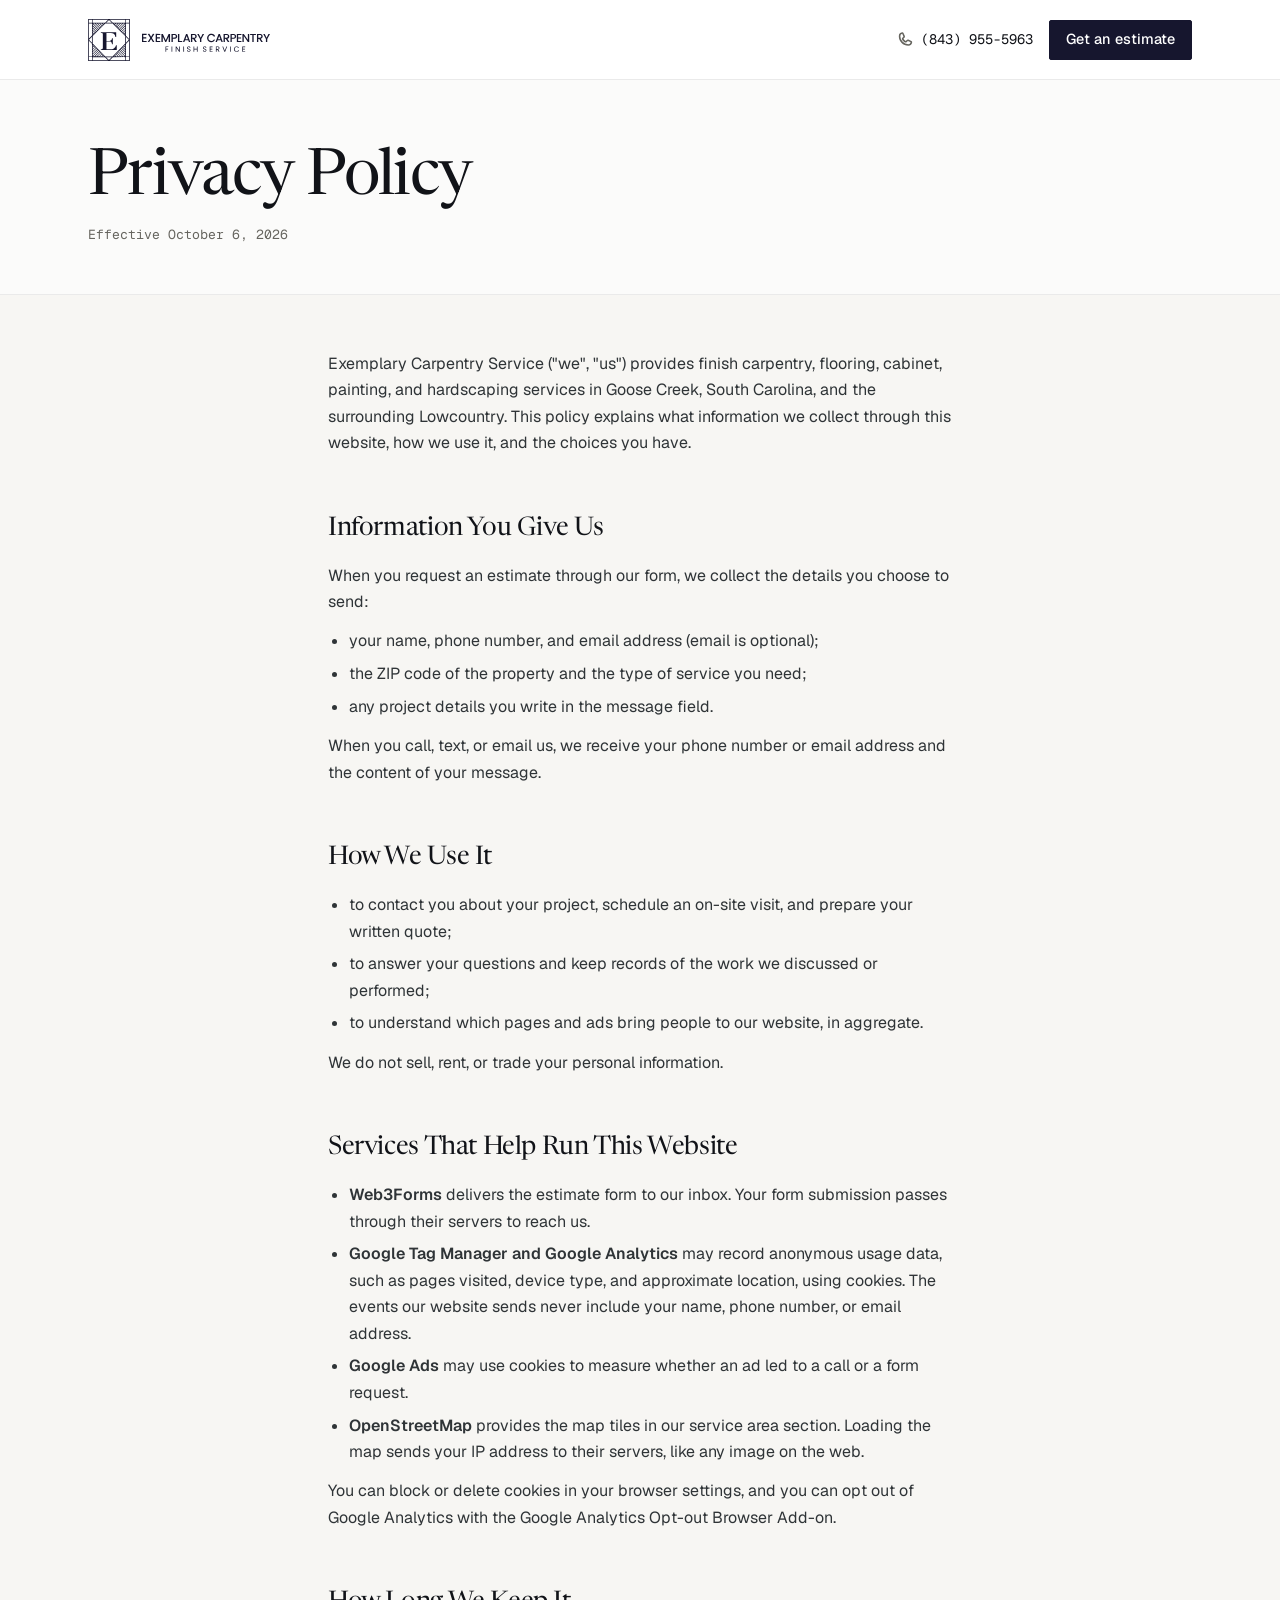
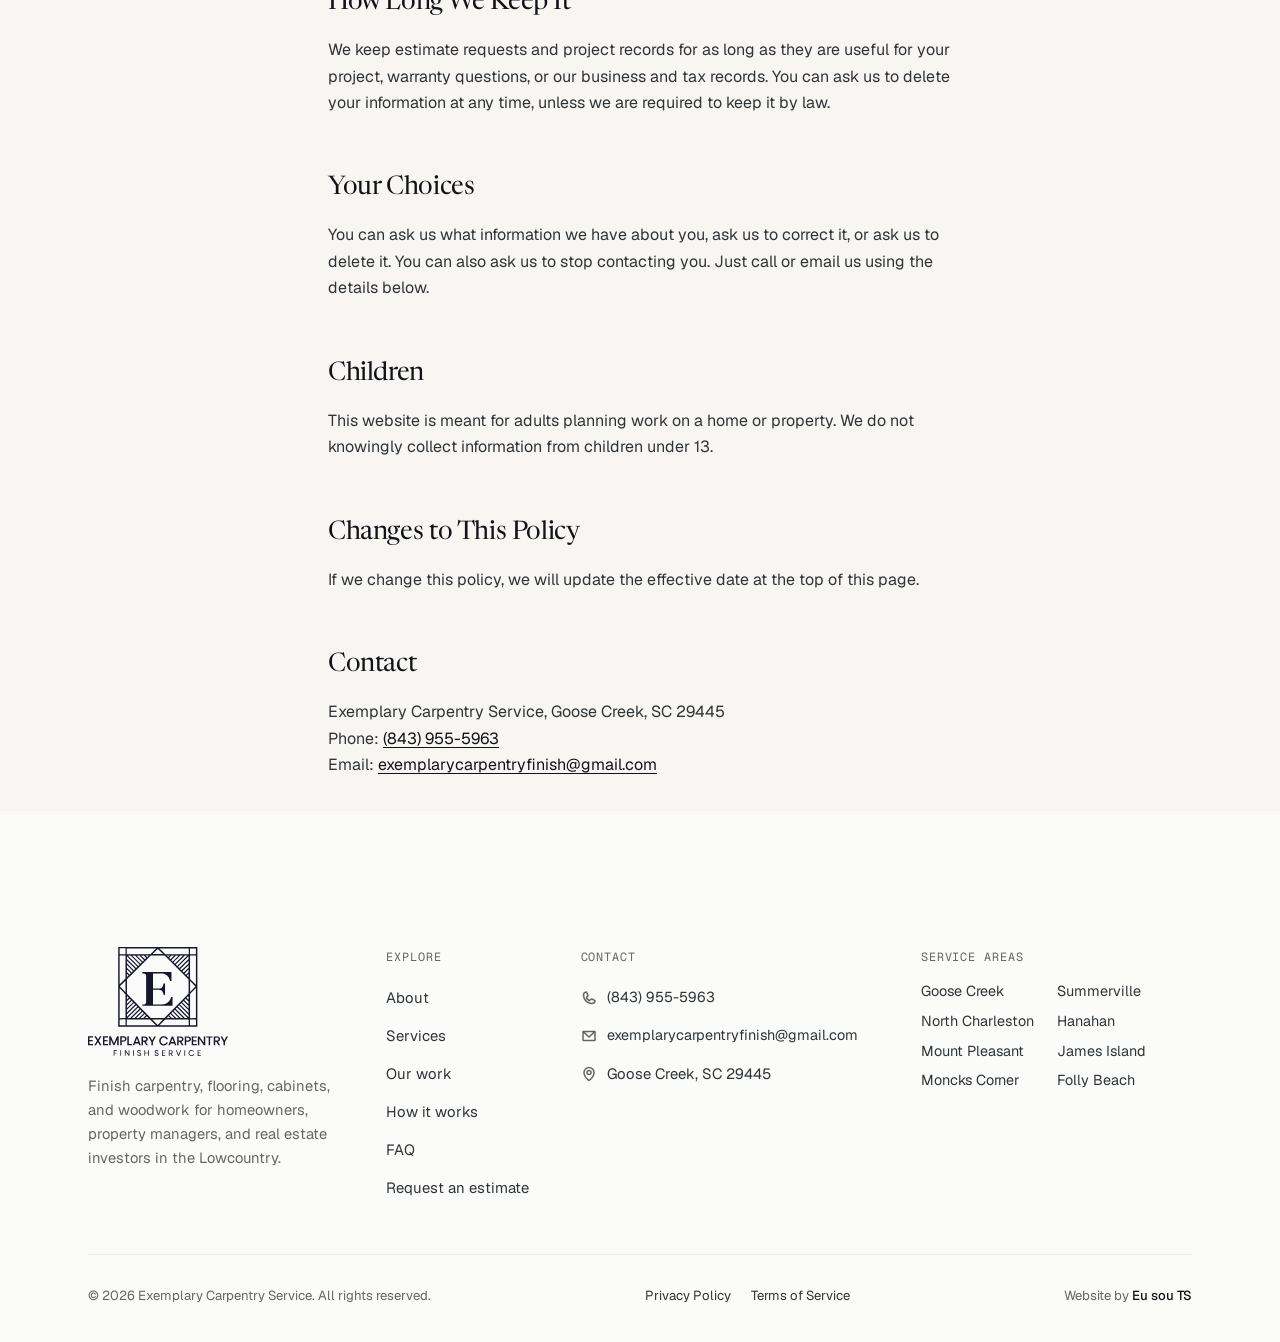
==== commit 7b19cb0b: "Ajustes de conversao (auditoria FIG), Title Case nos titulos e hero mobile com mais foto - Hero: SUB" ====
--- a/privacy-policy/index.html
+++ b/privacy-policy/index.html
@@ -15,7 +15,7 @@
 <link rel="preload" href="/fonts/newsreader-400-italic.woff2" as="font" type="font/woff2" crossorigin>
 <link rel="preload" href="/fonts/geist-400.woff2" as="font" type="font/woff2" crossorigin>
 <style>@font-face{font-family:'Newsreader';font-style:italic;font-weight:400;font-display:swap;src:url('/fonts/newsreader-400-italic.woff2') format('woff2');unicode-range:U+0000-00FF, U+0131, U+0152-0153, U+02BB-02BC, U+02C6, U+02DA, U+02DC, U+0304, U+0308, U+0329, U+2000-206F, U+20AC, U+2122, U+2191, U+2193, U+2212, U+2215, U+FEFF, U+FFFD;}@font-face{font-family:'Newsreader';font-style:normal;font-weight:400;font-display:swap;src:url('/fonts/newsreader-400.woff2') format('woff2');unicode-range:U+0000-00FF, U+0131, U+0152-0153, U+02BB-02BC, U+02C6, U+02DA, U+02DC, U+0304, U+0308, U+0329, U+2000-206F, U+20AC, U+2122, U+2191, U+2193, U+2212, U+2215, U+FEFF, U+FFFD;}@font-face{font-family:'Geist';font-style:normal;font-weight:400 600;font-display:swap;src:url('/fonts/geist-400.woff2') format('woff2');unicode-range:U+0000-00FF, U+0131, U+0152-0153, U+02BB-02BC, U+02C6, U+02DA, U+02DC, U+0304, U+0308, U+0329, U+2000-206F, U+20AC, U+2122, U+2191, U+2193, U+2212, U+2215, U+FEFF, U+FFFD;}@font-face{font-family:'Geist Mono';font-style:normal;font-weight:400 500;font-display:swap;src:url('/fonts/geist-mono-400.woff2') format('woff2');unicode-range:U+0000-00FF, U+0131, U+0152-0153, U+02BB-02BC, U+02C6, U+02DA, U+02DC, U+0304, U+0308, U+0329, U+2000-206F, U+20AC, U+2122, U+2191, U+2193, U+2212, U+2215, U+FEFF, U+FFFD;}</style>
-<link rel="stylesheet" href="/styles.css?v=dd43efdf">
+<link rel="stylesheet" href="/styles.css?v=11ebb97c">
 </head>
 <body>
 
@@ -54,7 +54,7 @@
     <div class="wrap prose">
       <p>Exemplary Carpentry Service ("we", "us") provides finish carpentry, flooring, cabinet, painting, and hardscaping services in Goose Creek, South Carolina, and the surrounding Lowcountry. This policy explains what information we collect through this website, how we use it, and the choices you have.</p>
 
-      <h2>Information you give us</h2>
+      <h2>Information You Give Us</h2>
       <p>When you request an estimate through our form, we collect the details you choose to send:</p>
       <ul>
         <li>your name, phone number, and email address (email is optional);</li>
@@ -63,7 +63,7 @@
       </ul>
       <p>When you call, text, or email us, we receive your phone number or email address and the content of your message.</p>
 
-      <h2>How we use it</h2>
+      <h2>How We Use It</h2>
       <ul>
         <li>to contact you about your project, schedule an on-site visit, and prepare your written quote;</li>
         <li>to answer your questions and keep records of the work we discussed or performed;</li>
@@ -71,7 +71,7 @@
       </ul>
       <p>We do not sell, rent, or trade your personal information.</p>
 
-      <h2>Services that help run this website</h2>
+      <h2>Services That Help Run This Website</h2>
       <ul>
         <li><strong>Web3Forms</strong> delivers the estimate form to our inbox. Your form submission passes through their servers to reach us.</li>
         <li><strong>Google Tag Manager and Google Analytics</strong> may record anonymous usage data, such as pages visited, device type, and approximate location, using cookies. The events our website sends never include your name, phone number, or email address.</li>
@@ -80,16 +80,16 @@
       </ul>
       <p>You can block or delete cookies in your browser settings, and you can opt out of Google Analytics with the Google Analytics Opt-out Browser Add-on.</p>
 
-      <h2>How long we keep it</h2>
+      <h2>How Long We Keep It</h2>
       <p>We keep estimate requests and project records for as long as they are useful for your project, warranty questions, or our business and tax records. You can ask us to delete your information at any time, unless we are required to keep it by law.</p>
 
-      <h2>Your choices</h2>
+      <h2>Your Choices</h2>
       <p>You can ask us what information we have about you, ask us to correct it, or ask us to delete it. You can also ask us to stop contacting you. Just call or email us using the details below.</p>
 
       <h2>Children</h2>
       <p>This website is meant for adults planning work on a home or property. We do not knowingly collect information from children under 13.</p>
 
-      <h2>Changes to this policy</h2>
+      <h2>Changes to This Policy</h2>
       <p>If we change this policy, we will update the effective date at the top of this page.</p>
 
       <h2>Contact</h2>
@@ -126,7 +126,7 @@
       </ul>
     </div>
     <div class="ftr__col">
-      <h2 class="ftr__h">Service areas</h2>
+      <h2 class="ftr__h">Service Areas</h2>
       <ul class="ftr__areas">
         <li>Goose Creek</li><li>Summerville</li><li>North Charleston</li><li>Hanahan</li><li>Mount Pleasant</li><li>James Island</li><li>Moncks Corner</li><li>Folly Beach</li>
       </ul>
--- a/styles.css
+++ b/styles.css
@@ -1 +1 @@
-:root{color-scheme:light;--canvas: #fbfbfa;--bone: #f7f6f3;--white: #ffffff;--line: #eaeaea;--line-2: #dedcd7;--ink: #111318;--text: #2f3437;--muted: #66655f;--navy: #16162e;--navy-2: #2b2c47;--accent: #7a5d0a;--pale: #fbf3db;--gold: #d0b139;--err: #9f2f2d;--err-bg: #fdebec;--serif: "Newsreader", "Iowan Old Style", Georgia, serif;--sans: "Geist", "Helvetica Neue", ui-sans-serif, system-ui, sans-serif;--mono: "Geist Mono", ui-monospace, "SF Mono", Menlo, monospace;--fs-h2: clamp(2.1rem, 1.45rem + 2.3vw, 3.4rem);--r: 2px;--r-sm: 2px;--motif: rgba(122, 93, 10, .32);--hatch: repeating-linear-gradient(-45deg, var(--motif) 0 1px, transparent 1px 7px);--lift: 0 2px 8px rgba(0, 0, 0, .04);--ease: cubic-bezier(.16, 1, .3, 1);--hdr-h: 72px;--gutter: 18px}@media(min-width:768px){:root{--gutter: 32px}}@media(min-width:1024px){:root{--gutter: 48px;--hdr-h: 80px}}*,*:before,*:after{box-sizing:border-box}html{-webkit-text-size-adjust:100%;scroll-behavior:smooth;scroll-padding-top:calc(var(--hdr-h) + 12px)}body{margin:0;font-family:var(--sans);font-size:1rem;line-height:1.65;color:var(--text);background:var(--canvas);-webkit-font-smoothing:antialiased;overflow-x:clip}img,video,svg{display:block;max-width:100%}img,video{height:auto}a{color:inherit}button{font:inherit;color:inherit}h1,h2,h3,h4,p,ul,ol,figure{margin:0}ul,ol{padding:0;list-style:none}::selection{background:var(--pale);color:var(--ink)}:focus-visible{outline:2px solid var(--navy);outline-offset:3px;border-radius:0}[hidden]{display:none!important}.ic{width:1.2em;height:1.2em;flex:none;fill:currentColor}.wrap{width:100%;max-width:1200px;margin-inline:auto;padding-inline:var(--gutter)}.skip{position:absolute;left:12px;top:-60px;z-index:100;padding:10px 16px;border-radius:var(--r-sm);background:var(--navy);color:var(--white);font-weight:500;text-decoration:none}.skip:focus{top:12px}.hp{position:absolute!important;left:-9999px;width:1px;height:1px;opacity:0}.sr-only{position:absolute!important;width:1px;height:1px;margin:-1px;overflow:hidden;clip:rect(0 0 0 0);white-space:nowrap;border:0}.h2,.quote__title,.page-hero .h2,.card-page__box .h2{font-family:var(--serif);font-weight:400;letter-spacing:-.025em;line-height:1.1;color:var(--ink);text-wrap:balance}.h2{font-size:var(--fs-h2)}.h2 em,.quote__title em,.hl{font-style:italic;color:var(--accent)}h3{font-family:var(--sans);font-weight:600;font-size:1.08rem;line-height:1.35;letter-spacing:-.005em;color:var(--ink)}.prose p{color:var(--text);max-width:62ch}.prose p+p{margin-top:1em}.head{max-width:760px;margin:0 0 clamp(40px,5vw,56px)}.about__copy:before,.services .head:before,.why .head:before,.work .head:before,.faq .head:before,.reviews .head:before,.process__intro:before{content:"";display:block;width:132px;height:18px;margin:0 auto 22px;background:url("data:image/svg+xml,%3Csvg xmlns='http://www.w3.org/2000/svg' viewBox='0 0 132 18' fill='none' stroke='%237a5d0a' stroke-width='1'%3E%3Cpath d='M0 9h52M80 9h52' opacity='.45'/%3E%3Cpath d='M57.5.5h17v17h-17z'/%3E%3Cpath d='M66 .5 74.5 9 66 17.5 57.5 9z'/%3E%3C/svg%3E") center / contain no-repeat}.btn{--bg: var(--navy);--fg: var(--white);--bd: var(--navy);display:inline-flex;align-items:center;justify-content:center;gap:10px;min-height:48px;padding:12px 20px;border:1px solid var(--bd);border-radius:var(--r-sm);background:var(--bg);color:var(--fg);font-family:var(--sans);font-size:.95rem;font-weight:500;line-height:1.2;text-decoration:none;cursor:pointer;transition:background-color .2s ease,border-color .2s ease,color .2s ease,transform .15s ease}.btn:active{transform:scale(.98)}.btn__arrow{display:inline-grid;place-items:center;transition:transform .3s var(--ease)}.btn__arrow .ic{width:16px;height:16px}.btn:hover .btn__arrow{transform:translate(3px)}.btn--sm{min-height:40px;padding:8px 16px;font-size:.9rem}.btn--lg{min-height:52px;padding:14px 22px}.btn--block{width:100%}.btn--gold,.btn--navy{--bg: var(--navy);--fg: var(--white);--bd: var(--navy)}.btn--gold:hover,.btn--navy:hover{--bg: var(--navy-2);--bd: var(--navy-2)}.btn--ghost,.btn--line,.btn--cream{--bg: var(--white);--fg: var(--ink);--bd: var(--line-2)}.btn--ghost:hover,.btn--line:hover,.btn--cream:hover{--bg: var(--bone);--bd: #cfccc5}.btn--ghost .ic,.btn--line .ic{color:var(--muted)}.hdr{position:fixed;inset:0 0 auto;z-index:50;height:var(--hdr-h);background:#ffffffeb;-webkit-backdrop-filter:saturate(140%) blur(10px);backdrop-filter:saturate(140%) blur(10px);border-bottom:1px solid var(--line);transition:transform .4s var(--ease)}.hdr.is-hidden{transform:translateY(-100%)}.hdr__in{height:100%;display:flex;align-items:center;gap:28px}.brand{display:flex;align-items:center;gap:12px;color:var(--navy);text-decoration:none;flex:none}.brand__emblem{width:42px;height:42px}.brand__word{width:128px;height:25px}.nav{display:none;margin-inline:auto;gap:4px}.nav a{padding:10px 12px;font-size:.92rem;color:var(--muted);text-decoration:none;border-radius:var(--r-sm);transition:color .2s ease,background-color .2s ease}.nav a:hover{color:var(--ink);background:var(--bone)}.nav a.is-active{color:var(--ink)}.hdr__cta{margin-left:auto;display:flex;align-items:center;gap:16px}.hdr__tel{display:none;align-items:center;gap:8px;min-height:44px;font-family:var(--mono);font-size:.86rem;color:var(--ink);text-decoration:none}.hdr__tel .ic{color:var(--muted)}.hdr__cta .btn{display:none}.burger{width:44px;height:44px;display:grid;place-content:center;gap:6px;border:1px solid var(--line);border-radius:var(--r-sm);background:var(--white);cursor:pointer}.burger span{width:18px;height:1.5px;background:var(--ink);transition:transform .4s var(--ease)}.burger[aria-expanded=true] span:first-child{transform:translateY(3.75px) rotate(45deg)}.burger[aria-expanded=true] span:last-child{transform:translateY(-3.75px) rotate(-45deg)}@media(min-width:640px){.hdr__cta .btn{display:inline-flex}}@media(min-width:1100px){.nav{display:flex}.burger{display:none}.hdr__tel{display:inline-flex}}.hdr--simple .hdr__tel{display:inline-flex}.mmenu{position:fixed;inset:0;z-index:45;padding:calc(var(--hdr-h) + 16px) var(--gutter) 28px;display:flex;flex-direction:column;justify-content:space-between;background:var(--white)}.mmenu__nav{display:flex;flex-direction:column}.mmenu__nav a{padding:16px 0;border-bottom:1px solid var(--line);font-family:var(--serif);font-size:1.9rem;letter-spacing:-.02em;color:var(--ink);text-decoration:none;opacity:0;transform:translateY(10px);animation:up .5s var(--ease) forwards;animation-delay:calc(var(--i) * 50ms + 50ms)}.mmenu__foot{display:grid;gap:10px}.mmenu__tel{display:inline-flex;align-items:center;justify-content:center;gap:10px;min-height:48px;font-family:var(--mono);color:var(--ink);text-decoration:none}body.menu-open{overflow:hidden}@keyframes up{to{opacity:1;transform:none}}.sec{position:relative;padding-block:clamp(88px,10vw,140px);background:var(--white)}.sec--sand,.sec--paper{background:var(--bone)}.sec__foot{display:flex;flex-wrap:wrap;justify-content:center;gap:12px;margin-top:clamp(36px,4vw,48px)}.why,.faq{isolation:isolate}.why:before,.faq:before{content:"";position:absolute;inset:0;z-index:0;pointer-events:none;background:var(--texture-image) center / cover no-repeat;opacity:.08;filter:grayscale(1);-webkit-mask-image:linear-gradient(to bottom,transparent,#000 20%,#000 80%,transparent);mask-image:linear-gradient(to bottom,transparent,#000 20%,#000 80%,transparent)}.why>.wrap,.faq>.wrap{position:relative;z-index:1}.why{--texture-image: url(/img/wainscot-living-1024.webp)}.faq{--texture-image: url(/img/wainscot-hall-1024.webp)}.hero{position:relative;isolation:isolate;overflow:hidden;color:#f4f1eb;min-height:min(100dvh,900px);display:flex;align-items:flex-end;padding:calc(var(--hdr-h) + 40px) 0 48px}.hero__slides{position:absolute;inset:0;z-index:-2;background:#0f0f22}.hero__slide{position:absolute;inset:0;opacity:0;transition:opacity 1.6s ease}.hero__slide img{width:100%;height:100%;object-fit:cover;object-position:center 60%}.hero__slide.is-on{opacity:1}.hero__slide.is-on img{animation:kenburns 9s linear both}.hero__slides.is-paused .hero__slide img{animation-play-state:paused}@keyframes kenburns{0%{transform:scale(1)}to{transform:scale(1.05)}}.hero:before{content:"";position:absolute;inset:0;z-index:-1;background:linear-gradient(0deg,#0f0f22d1,#0f0f2273 24%,#0f0f2200 46%)}@media(max-width:767px){.hero:before{background:linear-gradient(0deg,#0f0f22e6,#0f0f2299 30%,#0f0f2200 58%)}}.hero__in{display:grid;gap:28px}.hero__title{display:flex;flex-direction:column;align-items:flex-start;gap:6px;min-width:0;max-width:850px;text-align:left;text-shadow:0 2px 24px rgba(15,15,34,.45)}.hero__lead{font-family:var(--sans);font-size:clamp(.9rem,.72rem + .8vw,1.3rem);font-weight:400;letter-spacing:.32em;text-transform:uppercase;line-height:1.4;color:#f4f1eb;animation:track-in 1.6s var(--ease) .1s both}.hero__title em{display:block;align-self:stretch;font-family:var(--serif);font-style:italic;font-weight:400;font-size:clamp(2.4rem,1.3rem + 3.8vw,4.4rem);line-height:1.04;letter-spacing:-.015em;color:#d0b139}@keyframes track-in{0%{letter-spacing:.6em}to{letter-spacing:.32em}}@media(max-width:559px){.hero__lead{letter-spacing:.22em;animation:none}}.hero__actions{display:grid;width:100%}@media(min-width:560px){.hero__actions{justify-self:end;width:330px}}@media(min-width:1200px){.hero__in{grid-template-columns:minmax(0,1fr) 330px;align-items:center;column-gap:48px}}.hero__actions .btn{min-height:54px;padding:14px 24px;border-radius:2px;font-size:.7rem;font-weight:600;letter-spacing:.2em;text-transform:uppercase}.hero .btn--gold{--bg: #f4f1eb;--bd: #f4f1eb;--fg: var(--navy)}.hero .btn--gold:hover{--bg: #fff;--bd: #fff}.hero__pause{position:absolute;right:var(--gutter);top:calc(var(--hdr-h) + 20px);z-index:2;width:44px;height:44px;display:grid;place-items:center;border:1px solid rgba(244,241,235,.35);border-radius:var(--r);background:#0f0f2259;color:#f4f1eb;cursor:pointer;transition:background-color .2s ease}.hero__pause:hover{background:#0f0f22b3}.hero__pause .ic{width:16px;height:16px}.hero__play-ic{display:none}.hero__pause[aria-pressed=true] .hero__play-ic{display:block}.hero__pause[aria-pressed=true] .hero__pause-ic{display:none}.hero__up{animation:rise 1s var(--ease) both;animation-delay:calc(var(--d) * 90ms)}@keyframes rise{0%{transform:translateY(18px)}to{transform:none}}.trust{background:var(--canvas);padding-block:clamp(20px,3vw,32px)}.trust__bar{display:grid;grid-template-columns:1fr 1fr;border:1px solid var(--line);border-radius:var(--r);background:var(--white)}.trust__bar li{display:flex;align-items:center;justify-content:center;padding:16px 10px;text-align:center;font-family:var(--mono);font-size:.74rem;letter-spacing:.06em;text-transform:uppercase;color:var(--muted)}.trust__bar li:nth-child(odd){border-right:1px solid var(--line)}.trust__bar li:nth-child(-n+2){border-bottom:1px solid var(--line)}@media(min-width:900px){.trust__bar{grid-template-columns:repeat(4,1fr)}.trust__bar li{border:0!important;padding:18px 12px}.trust__bar li+li{border-left:1px solid var(--line)!important}}.reviews__grid{display:grid;gap:16px}@media(min-width:900px){.reviews__grid{grid-template-columns:repeat(3,1fr)}}.review{display:flex;flex-direction:column;gap:14px;padding:28px;border:1px solid var(--line);border-radius:var(--r);background:var(--white)}.review__stars{display:flex;gap:3px;color:var(--accent)}.review__stars .ic{width:16px;height:16px}.review__text{font-family:var(--serif);font-size:1.2rem;line-height:1.5;color:var(--ink)}.review__who{margin-top:auto;font-family:var(--mono);font-size:.78rem;color:var(--muted)}.review__who strong{display:block;font-family:var(--sans);color:var(--ink)}.about__grid{display:grid;grid-template-columns:1fr 1fr;grid-template-areas:"copy copy" "l r";gap:48px 14px;align-items:center}.about__copy{grid-area:copy;max-width:640px;margin-inline:auto;text-align:center}.about__ph{position:relative}.about__ph--l{grid-area:l}.about__ph--r{grid-area:r}.about__main,.about__inset{display:block;width:100%;aspect-ratio:4 / 5;object-fit:cover}.about__ph--l{--shape: polygon(0 0, 64% 0, 100% 50%, 64% 100%, 0 100%);--corners: polygon(64% 0, 100% 0, 100% 100%, 64% 100%, 100% 50%)}.about__ph--r{--shape: polygon(36% 0, 100% 0, 100% 100%, 36% 100%, 0 50%);--corners: polygon(36% 0, 0 0, 0 100%, 36% 100%, 0 50%)}.about__ph>img{clip-path:var(--shape)}.about{overflow:hidden;overflow:clip}.about__ph--l{--from: -100%}.about__ph--r{--from: 100%}.js .about__ph>.rv-img{clip-path:var(--shape);transform:translate(var(--from));transition:transform 1.6s var(--ease);transition-delay:calc(var(--i, 0) * .12s)}.js .about__ph.is-in>.rv-img{clip-path:var(--shape);transform:none}.about__ph:after{content:"";position:absolute;inset:0;background:var(--hatch);clip-path:var(--corners);pointer-events:none}.js .about__ph.rv-host:after{opacity:0;transition:opacity 1s ease .7s}.js .about__ph.is-in:after{opacity:1}.about__badge{position:absolute;left:10px;bottom:10px;display:flex;align-items:center;gap:12px;padding:12px 16px;border:1px solid var(--line);border-radius:var(--r-sm);background:var(--white)}.about__badge-num{font-family:var(--serif);font-size:2.4rem;line-height:1;letter-spacing:-.03em;color:var(--ink)}.about__badge-txt{max-width:13ch;font-family:var(--mono);font-size:.68rem;letter-spacing:.06em;text-transform:uppercase;line-height:1.45;color:var(--muted)}.about__copy .h2{margin-bottom:24px;font-size:clamp(1.9rem,1.35rem + 1.5vw,2.7rem)}.about__copy .h2 em{display:block}.about__copy .prose{margin-bottom:32px}.about__copy .prose p{margin-inline:auto}.about__lead{font-size:1.12rem;line-height:1.65;color:var(--ink)!important}.about__copy .prose p:not(.about__lead){color:var(--muted)}.about__actions{display:flex;justify-content:center}@media(max-width:559px){.about__badge{gap:8px;padding:8px 10px}.about__badge-num{font-size:1.8rem}.about__badge-txt{font-size:.6rem}}@media(max-width:1199px){.about__grid{max-width:760px}}@media(min-width:1200px){.about{min-height:780px;display:flex;align-items:center}.about>.wrap{width:100%}.about__grid{grid-template-columns:minmax(0,560px);grid-template-areas:"copy";justify-content:center}.about__copy{max-width:none}.about__ph{position:absolute;top:0;bottom:0;width:calc(50% - 330px)}.about__ph--l{left:0;--shape: polygon(0 0, 58% 0, 100% 50%, 56% 100%, 0 100%);--corners: polygon(58% 0, 100% 0, 100% 100%, 56% 100%, 100% 50%)}.about__ph--r{right:0;--shape: polygon(42% 0, 100% 0, 100% 100%, 44% 100%, 0 50%);--corners: polygon(42% 0, 0 0, 0 100%, 44% 100%, 0 50%)}.about__main,.about__inset{height:100%;aspect-ratio:auto}.about__badge{left:var(--gutter);bottom:32px}}.services .head{max-width:none;margin-inline:auto;text-align:center}.stabs{display:none}.js .stabs{position:relative;display:flex;flex-wrap:wrap;justify-content:center;gap:2px;width:fit-content;max-width:100%;margin:0 auto 36px;padding:5px;border:1px solid var(--line);border-radius:var(--r);background:var(--white)}.stabs__thumb{position:absolute;left:0;top:0;z-index:0;width:var(--w, 0);height:var(--h, 0);transform:translate(var(--x, 0),var(--y, 0));border-radius:1px;background:var(--navy);pointer-events:none}.stabs.is-ready .stabs__thumb{transition:transform .45s var(--ease),width .45s var(--ease),height .45s var(--ease)}.stabs__btn{position:relative;z-index:1;display:inline-flex;align-items:center;gap:10px;min-height:44px;padding:8px 10px 8px 16px;border:0;border-radius:1px;background:transparent;font-size:.93rem;font-weight:500;color:var(--muted);cursor:pointer;white-space:nowrap;transition:color .3s ease,background-color .2s ease}.stabs__btn:hover{color:var(--ink);background:var(--bone)}.stabs__btn>.ic{width:18px;height:18px;margin-right:-2px;color:var(--accent);transition:color .3s ease}.stabs__btn[aria-selected=true]>.ic{color:var(--white)}.stabs__btn[aria-selected=true]{color:var(--white);background:transparent}.stabs:not(:has(.stabs__thumb)) .stabs__btn[aria-selected=true]{background:var(--navy)}.stabs__n{min-width:26px;padding:2px 8px;border-radius:1px;background:var(--pale);color:var(--accent);font-family:var(--mono);font-size:.72rem;text-align:center;transition:background-color .3s ease,color .3s ease}.stabs__btn[aria-selected=true] .stabs__n{background:#ffffff24;color:var(--white)}@media(max-width:767px){.js .stabs{flex-wrap:nowrap;justify-content:flex-start;width:auto;overflow-x:auto;scrollbar-width:none}.js .stabs::-webkit-scrollbar{display:none}}.spanel+.spanel{margin-top:56px}.spanel__title{font-family:var(--serif);font-weight:400;font-size:1.6rem;margin-bottom:18px}.js .spanel+.spanel{margin-top:0}.js .spanel__title{position:absolute;width:1px;height:1px;overflow:hidden;clip:rect(0 0 0 0)}.js .spanel.is-entering .scard{animation:pop .5s var(--ease) both;animation-delay:calc(var(--k, 0) * 60ms)}@keyframes pop{0%{opacity:0;transform:translateY(12px)}to{opacity:1;transform:none}}.spanel{counter-reset:svc}.scard{counter-increment:svc;display:flex;flex-direction:column;overflow:hidden;border:1px solid var(--line);border-radius:var(--r);background:var(--white);transition:box-shadow .2s ease}.scard:hover{box-shadow:var(--lift)}.scard__img{width:100%;aspect-ratio:4 / 3;object-fit:cover;background:var(--bone);border-bottom:1px solid var(--line)}.scard__img--orn{display:grid;place-items:center;background:var(--bone)}.scard__orn{display:none}.scard__orn-ic{width:56px;height:56px;display:grid;place-items:center;border-radius:var(--r);background:var(--pale);color:var(--accent)}.scard__orn-ic .ic{width:26px;height:26px}.scard__body{flex:1;padding:22px 24px 26px}.scard__body:before{content:counter(svc,decimal-leading-zero);display:inline-block;margin-bottom:14px;padding:2px 9px;border-radius:1px;background:var(--pale);color:var(--accent);font-family:var(--mono);font-size:.72rem}.scard h4{margin:0 0 8px;font-family:var(--serif);font-size:1.45rem;font-weight:400;letter-spacing:-.015em;line-height:1.2;color:var(--ink)}.scard p{color:var(--muted);font-size:.95rem;line-height:1.6}.sgrid{display:grid;gap:16px}@media(min-width:700px){.sgrid{grid-template-columns:repeat(2,1fr)}}@media(min-width:1024px){.sgrid{grid-template-columns:repeat(3,1fr)}}.scar{position:relative}.scar__rail{--per: 1.15;display:grid;grid-auto-flow:column;grid-auto-columns:calc((100% - (var(--per) - 1) * 16px) / var(--per));gap:16px;overflow-x:auto;scroll-snap-type:x mandatory;overscroll-behavior-x:contain;scrollbar-width:none;padding-bottom:4px}.scar__rail::-webkit-scrollbar{display:none}.scar__rail>.scard{scroll-snap-align:start}@media(min-width:700px){.scar__rail{--per: 2}}@media(min-width:1024px){.scar__rail{--per: 3}}.scar__nav{display:none}.js .scar__nav{display:flex;justify-content:center;margin-top:12px}.scar__arrow{position:absolute;top:calc(50% - 48px);z-index:3;width:44px;height:44px;display:grid;place-items:center;border:1px solid var(--line);border-radius:var(--r);background:var(--white);color:var(--ink);cursor:pointer;transition:background-color .2s ease,opacity .2s ease}.scar__arrow[data-prev]{left:-22px}.scar__arrow[data-next]{right:-22px}@media(max-width:767px){.scar__arrow[data-prev]{left:4px}.scar__arrow[data-next]{right:4px}}.scar__arrow:hover:not(:disabled){background:var(--bone)}.scar__arrow:disabled{opacity:0;pointer-events:none}.scar__arrow .ic{width:16px;height:16px}.scar__dots{display:flex}.scar__dots button{position:relative;width:26px;height:44px;padding:0;border:0;background:transparent;cursor:pointer}.scar__dots button:before{content:"";position:absolute;left:4px;right:4px;top:21px;height:2px;border-radius:2px;background:var(--line-2)}.scar__dots button[aria-current=true]:before{background:var(--ink)}.acc{border-bottom:1px solid var(--line)}.acc summary{list-style:none;cursor:pointer;display:flex;align-items:center;gap:16px;padding:22px 0;font-size:1.05rem;font-weight:500;line-height:1.4;color:var(--ink)}.acc summary::-webkit-details-marker{display:none}.acc__ic{position:relative;width:16px;height:16px;flex:none;margin-left:auto}.acc__ic:before,.acc__ic:after{content:"";position:absolute;left:1px;right:1px;top:7.25px;height:1.5px;background:var(--ink);transition:transform .3s var(--ease)}.acc__ic:after{transform:rotate(90deg)}.acc[open] .acc__ic:after{transform:rotate(0)}.acc__body{overflow:hidden}.acc__body p{padding:0 40px 24px 0;color:var(--muted);max-width:70ch}.why .head{margin-inline:auto;text-align:center}.why__grid{display:grid;gap:16px}@media(min-width:640px){.why__grid{grid-template-columns:repeat(2,1fr)}}@media(min-width:1024px){.why__grid{grid-template-columns:repeat(4,1fr)}}.why__card{padding:28px 24px 30px;border:1px solid var(--line);border-radius:var(--r);background:var(--white);transition:box-shadow .2s ease}.why__card:hover{box-shadow:var(--lift)}.why__ic{display:grid;place-items:center;width:44px;height:44px;margin:4px 0 26px 4px;background:var(--pale);color:var(--accent);outline:1px solid var(--motif);outline-offset:4px}.why__ic .ic{width:22px;height:22px}.why__card h3{margin-bottom:8px}.why__card p{color:var(--muted);font-size:.95rem}.work .head{margin-inline:auto;text-align:center}.wall{--row-h: clamp(10rem, 19vw, 17rem);--wall-gap: 12px;--wall-speed: 70s;display:grid;gap:var(--wall-gap);width:100vw;margin-left:calc(50% - 50vw);overflow:hidden}.wall__row{display:flex;gap:var(--wall-gap);width:max-content}.wall__track{display:flex;gap:var(--wall-gap);flex:none}.wall__row--left .wall__track{animation:wall-left var(--wall-speed) linear infinite}.wall__row--right .wall__track{animation:wall-right var(--wall-speed) linear infinite}@keyframes wall-left{to{transform:translate(calc(-100% - var(--wall-gap)))}}@keyframes wall-right{0%{transform:translate(calc(-100% - var(--wall-gap)))}to{transform:none}}.wall:hover .wall__track,.wall:focus-within .wall__track,.wall.is-paused .wall__track{animation-play-state:paused}@media(max-width:767px){.wall{--wall-gap: 8px;--wall-speed: 55s}}.wall__item{margin:0;flex:none;height:var(--row-h);width:calc(var(--row-h) * var(--ar, 1));overflow:hidden;border-radius:var(--r);background:var(--line)}.wall__item a{position:relative;display:block;height:100%;cursor:zoom-in}.wall__item img{width:100%;height:100%;object-fit:cover;transition:transform .6s var(--ease)}.wall__item a:after{content:"View";position:absolute;left:12px;bottom:12px;z-index:2;padding:6px 12px;border-radius:var(--r-sm);background:var(--white);color:var(--ink);font-size:.8rem;font-weight:500;opacity:0;transform:translateY(6px);transition:opacity .2s ease,transform .3s var(--ease)}.wall__item a:hover:after,.wall__item a:focus-visible:after{opacity:1;transform:none}.wall__item a:hover img{transform:scale(1.04)}.wall__ctrl{display:flex;justify-content:center;margin-top:16px}.wall__pause{display:inline-flex;align-items:center;gap:8px;min-height:44px;padding:8px 14px;border:0;background:none;cursor:pointer;font-family:var(--mono);font-size:.76rem;color:var(--muted)}.wall__pause:hover{color:var(--ink)}.wall__pause .ic{width:13px;height:13px}.wall__play-ic{display:none}.wall__pause[aria-pressed=true] .wall__play-ic{display:block}.wall__pause[aria-pressed=true] .wall__pause-ic{display:none}.lb{width:100vw;height:100dvh;max-width:none;max-height:none;margin:0;padding:0;border:0;background:#111318eb;color:var(--white)}.lb[open]{display:grid;grid-template-columns:72px 1fr 72px;align-items:center;animation:fade .25s ease}.lb::backdrop{background:transparent}@keyframes fade{0%{opacity:0}to{opacity:1}}.lb__fig{grid-column:2;display:flex;flex-direction:column;align-items:center;gap:12px}.lb__fig img{max-height:84dvh;width:auto;max-width:100%;border-radius:var(--r)}.lb__fig figcaption{font-size:.92rem;color:#c9c8c3;text-align:center}.lb__close,.lb__nav{width:44px;height:44px;display:grid;place-items:center;border:0;border-radius:var(--r);background:var(--white);color:var(--ink);cursor:pointer;justify-self:center}.lb__close:hover,.lb__nav:hover{background:var(--bone)}.lb__close{position:absolute;top:16px;right:16px}@media(max-width:640px){.lb[open]{grid-template-columns:1fr}.lb__fig{grid-column:1;padding-inline:12px}.lb__nav{position:absolute;bottom:18px}.lb__nav--prev{left:calc(50% - 56px)}.lb__nav--next{right:calc(50% - 56px)}}.process__grid{display:grid;gap:clamp(44px,6vw,72px)}.process__intro .h2{max-width:850px;margin-inline:auto;text-align:center}.process__actions{display:flex;justify-content:center}.steps{position:relative;display:grid;grid-template-columns:repeat(4,minmax(0,1fr));counter-reset:step}.steps:before,.steps:after{content:"";position:absolute;left:0;right:0;pointer-events:none}.steps:before{top:10px;height:15px;border-bottom:1px solid var(--line-2);background:repeating-linear-gradient(90deg,#cfcbc2 0 1px,transparent 1px 60px) left bottom / 100% 14px no-repeat,repeating-linear-gradient(90deg,#dcd9d2 0 1px,transparent 1px 12px) left bottom / 100% 6px no-repeat}.steps:after{top:23px;height:2px;background:var(--accent);transform-origin:left center}.js .steps:after{transform:scaleX(0)}.js .steps.is-in:after{transform:scaleX(1);transition:transform 1.8s cubic-bezier(.45,0,.25,1) .15s}.step{position:relative;counter-increment:step;min-width:0;padding:0 clamp(18px,2.4vw,32px)}.step:first-child{padding-left:0}.step:last-child{padding-right:0}.step+.step{border-left:1px solid var(--line)}.step__ic{position:relative;z-index:1;display:grid;place-items:center;width:48px;height:48px;margin-bottom:30px;clip-path:polygon(50% 0,100% 50%,50% 100%,0 50%);background:var(--pale);color:var(--accent);transition:background-color .4s ease,color .4s ease}.step__ic .ic{width:19px;height:19px}.step__n{position:absolute;width:1px;height:1px;overflow:hidden;clip:rect(0 0 0 0);white-space:nowrap}.step__body:before{content:counter(step,decimal-leading-zero);content:counter(step,decimal-leading-zero) / "";display:block;margin-bottom:14px;font-family:var(--serif);font-style:italic;font-weight:400;font-size:clamp(2.6rem,1.6rem + 3vw,4.4rem);line-height:.9;letter-spacing:-.03em;color:var(--accent);transition:color .5s ease}.step h3{margin-bottom:10px;font-family:var(--serif);font-weight:400;font-size:clamp(1.25rem,1.05rem + .5vw,1.45rem);letter-spacing:-.02em;line-height:1.2;text-wrap:balance}.step p{color:var(--muted);max-width:48ch;line-height:1.65}@media(min-width:1024px){.js .step .step__body:before{color:#e2ddd0}.js .step .step__ic{background:var(--line-2);color:var(--muted)}.js .steps.is-in .step .step__body:before{color:var(--accent);transition-delay:calc(.25s + var(--i) * .45s)}.js .steps.is-in .step .step__ic{background:var(--accent);border-color:var(--accent);color:var(--white);transition-delay:calc(.2s + var(--i) * .45s)}}@media(max-width:1023px){.steps{grid-template-columns:1fr}.steps:before,.steps:after{display:none}.step,.step:first-child,.step:last-child{display:grid;grid-template-columns:48px minmax(0,1fr);gap:18px;padding:0 0 36px}.step+.step{border-left:0}.step__body:before{margin:4px 0 10px;font-size:2.4rem}.step:last-child{padding-bottom:0}.step:not(:last-child):before,.step:not(:last-child):after{content:"";position:absolute;top:48px;bottom:0;left:23px;width:2px}.step:not(:last-child):before{background:var(--line-2)}.step:not(:last-child):after{background:var(--accent);transform-origin:top center}.js .step:not(:last-child):after{transform:scaleY(0)}.js .steps.is-in .step:not(:last-child):after{transform:scaleY(1);transition:transform .55s var(--ease);transition-delay:calc(var(--i) * .22s)}.step__ic{margin-bottom:0}}.cta{position:relative;overflow:hidden;background:var(--navy);color:#f4f1eb;--motif: rgba(208, 177, 57, .55)}.cta__card{display:grid}.js .cta__card.rv{opacity:1;transform:none}.cta__bg{order:2;display:block;width:calc(100% + 2 * var(--gutter));max-width:none;margin:48px calc(-1 * var(--gutter)) 0;aspect-ratio:4 / 3;height:auto;object-fit:cover;object-position:center 40%}.cta__in{max-width:560px}.cta__in:before{content:"";display:block;width:112px;height:18px;margin-bottom:26px;background:url("data:image/svg+xml,%3Csvg xmlns='http://www.w3.org/2000/svg' viewBox='0 0 112 18' fill='none' stroke='%23d0b139' stroke-width='1'%3E%3Cpath d='M.5.5h17v17H.5z'/%3E%3Cpath d='M9 .5 17.5 9 9 17.5.5 9z'/%3E%3Cpath d='M24 9h88' opacity='.5'/%3E%3C/svg%3E") left center / contain no-repeat}.cta__in .h2{margin-bottom:20px}.cta__in .h2 em{display:block}.cta__in p{font-size:1.08rem;margin-bottom:34px;max-width:44ch}.cta__actions{display:flex;flex-wrap:wrap;gap:12px}@media(max-width:899px){.cta{padding-bottom:0}.cta__actions .btn{flex:1 1 220px}}@media(min-width:900px){.cta{min-height:620px;display:flex;align-items:center}.cta>.wrap{width:100%}.cta__bg{position:absolute;top:0;right:0;bottom:0;width:46%;height:100%;margin:0;aspect-ratio:auto}.cta__in{width:48%}.cta:after{content:"";position:absolute;z-index:1;top:calc(var(--cut) + 30px);bottom:30px;right:30px;width:calc(46% - 60px);pointer-events:none;border:1px solid var(--motif);background:linear-gradient(var(--motif),var(--motif)) 0 14px / 100% 1px no-repeat,linear-gradient(var(--motif),var(--motif)) 0 calc(100% - 14px) / 100% 1px no-repeat,linear-gradient(var(--motif),var(--motif)) 14px 0 / 1px 100% no-repeat,linear-gradient(var(--motif),var(--motif)) calc(100% - 14px) 0 / 1px 100% no-repeat}}.cta .h2{color:#f4f1eb}.cta .h2 em{color:var(--gold)}.cta .cta__in p{color:#f4f1ebbd}.cta .btn--gold{--bg: #f4f1eb;--bd: #f4f1eb;--fg: var(--navy)}.cta .btn--gold:hover{--bg: #fff;--bd: #fff}.cta .btn--ghost{--bg: transparent;--fg: #f4f1eb;--bd: rgba(244, 241, 235, .35)}.cta .btn--ghost:hover{--bg: rgba(255, 255, 255, .08);--bd: rgba(244, 241, 235, .6)}.cta .btn--ghost .ic{color:#f4f1ebb3}.cta :focus-visible{outline-color:var(--gold)}.faq{overflow:hidden}.faq__deco{display:none}@media(min-width:1320px){.faq__deco{position:absolute;z-index:1;display:grid;pointer-events:none}.faq__deco--brand{left:calc((100% - 880px)/4);top:48%;transform:translate(-50%,-50%) rotate(-8deg);color:var(--navy);opacity:.12}.faq__emblem{width:112px;height:112px}.faq__deco--services{right:calc((100% - 880px)/4);top:49%;transform:translate(50%,-50%);gap:28px;color:var(--accent)}.faq__deco--services:before{content:"";position:absolute;top:28px;bottom:28px;left:50%;width:1px;background:#7a5d0a24}.faq__deco--services span{position:relative;display:grid;place-items:center;width:64px;height:64px;clip-path:polygon(50% 0,100% 50%,50% 100%,0 50%);background:#fbf3dbd9}.faq__deco--services .ic{width:26px;height:26px;opacity:.48}}.faq .head{margin-inline:auto;text-align:center}.faq__list{max-width:880px;margin-inline:auto;border-top:1px solid var(--line)}.faq .acc summary{position:relative;display:block;padding-inline:0 40px;text-align:left}.faq .acc__ic{position:absolute;right:0;top:50%;margin:0;transform:translateY(-50%)}.faq .acc__body p{margin-inline:0;padding:0 40px 24px 0;text-align:left}.quote{display:grid;overflow:hidden;border:1px solid var(--line);border-radius:var(--r);background:var(--white)}@media(min-width:960px){.quote{grid-template-columns:.85fr 1.15fr}}.quote__side{padding:clamp(28px,4vw,48px);background:var(--bone);border-bottom:1px solid var(--line)}@media(min-width:960px){.quote__side{border-bottom:0;border-right:1px solid var(--line)}}.quote__title{font-size:clamp(2rem,1.4rem + 1.8vw,3rem);margin-bottom:24px}.quote__title em{display:block}.quote__points{display:grid;gap:10px;margin-bottom:32px}.quote__points li{display:flex;align-items:center;gap:10px;font-size:.95rem;color:var(--text)}.quote__points .ic{width:18px;height:18px;color:var(--accent)}.quote__call{display:inline-flex;flex-direction:column;gap:8px;text-decoration:none;color:var(--ink)}.quote__call-ic{display:none}.quote__call small{display:block;font-family:var(--mono);font-size:.74rem;letter-spacing:.06em;text-transform:uppercase;color:var(--muted)}.quote__call span:last-child{font-family:var(--serif);font-size:clamp(1.8rem,1.3rem + 1.6vw,2.5rem);letter-spacing:-.02em;line-height:1.1}.quote__call:hover span:last-child{color:var(--accent)}.form{display:grid;gap:16px;padding:clamp(26px,4vw,48px)}.form__row{display:grid;gap:16px}@media(min-width:560px){.form__row{grid-template-columns:1fr 1fr}}.field{display:grid;gap:6px;align-content:start}.field label{font-size:.88rem;font-weight:500;color:var(--ink)}.field__opt{color:var(--muted);font-weight:400}.field input,.field select,.field textarea{width:100%;min-height:48px;padding:11px 14px;font:inherit;font-size:16px;color:var(--ink);background:var(--white);border:1px solid var(--line-2);border-radius:var(--r-sm);transition:border-color .2s ease,box-shadow .2s ease}.field textarea{resize:vertical;min-height:116px}.field ::placeholder{color:#75746e}.field input:hover,.field select:hover,.field textarea:hover{border-color:#c9c6be}.field input:focus,.field select:focus,.field textarea:focus{outline:none;border-color:var(--navy);box-shadow:0 0 0 3px #16162e14}.select{position:relative}.select select{-webkit-appearance:none;appearance:none;padding-right:42px;cursor:pointer}.select .ic{position:absolute;right:14px;top:50%;translate:0 -50%;pointer-events:none;color:var(--muted);width:16px;height:16px}.field__help{font-size:.82rem;color:var(--muted)}.field__err{font-size:.85rem;color:var(--err)}.field__err:empty{display:none}.field.has-error input,.field.has-error select{border-color:var(--err)}.form__alert{padding:12px 14px;border-radius:var(--r-sm);background:var(--err-bg);color:var(--err);font-size:.95rem}.form__alert a{color:var(--err);font-weight:600}.form__note{font-size:.8rem;color:var(--muted)}.form__note a{color:var(--ink)}.btn.is-loading{pointer-events:none;position:relative}.btn.is-loading .btn__txt,.btn.is-loading .btn__arrow{opacity:0}.btn.is-loading:after{content:"Sending...";position:absolute;inset:0;display:grid;place-items:center;border-radius:inherit;background:linear-gradient(90deg,var(--navy),var(--navy-2),var(--navy));background-size:200% 100%;animation:shimmer 1.2s linear infinite;color:var(--white)}@keyframes shimmer{to{background-position:-200% 0}}.areas{position:relative;min-height:600px;display:flex;flex-direction:column;background:var(--bone);overflow:hidden;border-top:1px solid var(--line)}.areas__map{position:relative;z-index:0;height:340px;background:var(--line)}.areas__map .leaflet-tile-pane{filter:grayscale(1) contrast(.9) brightness(1.04)}.areas__map .leaflet-control-attribution{background:#ffffffd9;color:var(--muted);font-size:10px}.areas__map .leaflet-control-attribution a{color:var(--ink)}.areas__map .leaflet-control-zoom a{background:var(--white);color:var(--ink);border-color:var(--line)}.areas__wrap{position:relative;z-index:2;margin-top:-48px;padding-bottom:64px;pointer-events:none}.areas__card{pointer-events:auto;max-width:460px;padding:clamp(26px,4vw,40px);border:1px solid var(--line);border-radius:var(--r);background:var(--white)}.areas__card .h2{margin-bottom:12px}.areas__lead{color:var(--muted);margin-bottom:20px}.areas__list{display:flex;flex-wrap:wrap;gap:6px}.areas__list li{display:inline-flex;align-items:center;gap:6px;padding:6px 12px;border:1px solid var(--line);border-radius:var(--r);font-size:.86rem;background:var(--white);transition:border-color .2s ease}.areas__list .ic{color:var(--muted);width:14px;height:14px}.areas__list li:hover,.areas__list li.is-hot{border-color:var(--line-2);background:var(--bone)}.areas__list li.is-home{background:var(--pale);border-color:transparent;color:var(--accent)}.areas__list li.is-home .ic{color:var(--accent)}@media(min-width:900px){.areas{justify-content:center}.areas__map{position:absolute;inset:0;height:auto}.areas__wrap{margin-top:0;padding-block:88px}}.pin{position:relative;display:block;width:16px;height:16px}.pin:before{content:"";position:absolute;inset:3px;background:var(--ink);box-shadow:0 0 0 3px var(--white);transform:rotate(45deg)}.pin--home:before{background:var(--accent)}.pin--home:after{content:"";position:absolute;inset:-4px;border:1px solid var(--accent);transform:rotate(45deg);animation:breathe 2.8s ease-in-out infinite}.pin.is-hot:before{background:var(--accent)}@keyframes breathe{0%,to{opacity:.9;transform:rotate(45deg) scale(1)}50%{opacity:.2;transform:rotate(45deg) scale(1.4)}}.leaflet-tooltip.pin-tip{background:var(--white);color:var(--ink);border:1px solid var(--line);border-radius:var(--r-sm);font-family:var(--sans);font-size:12px;box-shadow:var(--lift)}.leaflet-tooltip.pin-tip:before{display:none}.ftr{background:var(--canvas);color:var(--muted);padding:72px 0 96px;border-top:1px solid var(--line)}@media(min-width:900px){.ftr{padding-bottom:24px}}.ftr__grid{display:grid;gap:40px;padding-bottom:48px}@media(min-width:768px){.ftr__grid{grid-template-columns:1fr 1fr}}@media(min-width:1100px){.ftr__grid{grid-template-columns:1.2fr .7fr 1.4fr 1.3fr;gap:48px}}.ftr__brand img{width:140px;height:auto;margin-bottom:18px}.ftr__brand p{max-width:36ch;font-size:.92rem}.ftr__h{font-family:var(--mono);font-size:.74rem;font-weight:400;letter-spacing:.08em;text-transform:uppercase;color:var(--muted);margin-bottom:14px}.ftr__col ul{display:grid;gap:2px}.ftr__col a,.ftr__col span{display:inline-flex;align-items:center;gap:10px;min-height:36px;color:var(--text);text-decoration:none;font-size:.93rem}.ftr__contact a{white-space:nowrap;font-size:.9rem}.ftr__col a:hover{color:var(--ink);text-decoration:underline;text-underline-offset:3px}.ftr__col .ic{color:var(--muted);width:16px;height:16px}.ftr__areas{grid-template-columns:1fr 1fr;font-size:.9rem;row-gap:6px!important;color:var(--text)}.ftr__bar{position:relative;display:flex;flex-wrap:wrap;align-items:center;justify-content:space-between;gap:8px 24px;padding-top:20px;font-size:.82rem}.ftr__bar:before{content:"";position:absolute;top:0;left:var(--gutter);right:var(--gutter);height:1px;background:var(--line)}.ftr__bar nav{display:flex;gap:20px}.ftr__bar a{display:inline-flex;align-items:center;min-height:44px;color:var(--text);text-decoration:none}.ftr__bar a:hover{color:var(--ink);text-decoration:underline;text-underline-offset:3px}.ftr__credit a{color:var(--ink);font-weight:500}.mbar{position:fixed;left:0;right:0;bottom:0;z-index:40;display:grid;grid-template-columns:1fr 1.4fr;gap:8px;padding:8px 10px calc(8px + env(safe-area-inset-bottom));background:#fffffff5;border-top:1px solid var(--line);transform:translateY(110%);transition:transform .4s var(--ease)}.mbar.is-on{transform:none}.mbar a{min-height:48px;display:inline-flex;align-items:center;justify-content:center;gap:8px;border-radius:var(--r-sm);text-decoration:none;font-size:.95rem;font-weight:500}.mbar__call{color:var(--ink);border:1px solid var(--line-2);background:var(--white)}.mbar__call .ic{color:var(--muted)}.mbar__cta{background:var(--navy);color:var(--white)}@media(min-width:900px){.mbar{display:none}}:root{--cut: clamp(28px, 5vw, 80px)}.process,.areas{clip-path:polygon(0 0,100% 0,100% 100%,0 calc(100% - var(--cut)))}.process{z-index:2}.areas{z-index:1}.cta,.ftr{margin-top:calc(-1 * var(--cut))}.cta{padding-top:calc(clamp(88px,10vw,140px) + var(--cut))}.ftr{padding-top:calc(72px + var(--cut));border-top:0}.quote__side,.why__card{position:relative}.quote__side:before,.quote__side:after,.why__card:after{content:"";position:absolute;width:56px;height:56px;background:var(--hatch);pointer-events:none}.quote__side:before{top:12px;left:12px;clip-path:polygon(0 0,100% 0,0 100%)}.quote__side:after{right:12px;bottom:12px;clip-path:polygon(100% 0,100% 100%,0 100%)}.why__card:after{top:10px;right:10px;width:44px;height:44px;clip-path:polygon(0 0,100% 0,100% 100%);opacity:0;transition:opacity .3s ease}.why__card:hover:after{opacity:1}@media(max-width:599px){.quote__side:before,.quote__side:after{width:36px;height:36px}}.js .rv{opacity:0;transform:translateY(28px);transition:opacity 1s var(--ease),transform 1.3s var(--ease),box-shadow .2s ease;transition-delay:calc(var(--i, 0) * .11s),calc(var(--i, 0) * .11s),0s}.js .rv.is-in,.js .rv.split{opacity:1;transform:none}.split .w{display:inline-block;vertical-align:top;padding-bottom:.16em;margin-bottom:-.16em;clip-path:inset(-.6em -.4em 0 -.4em)}.split .w__in{display:inline-block;transform:translateY(118%);transition:transform 1.15s var(--ease);transition-delay:calc(var(--w, 0) * 55ms)}.split.is-in .w__in{transform:none}.js .rv-img{transform:scale(1.12);clip-path:inset(100% 0 0 0);transition:clip-path 1.3s cubic-bezier(.77,0,.18,1),transform 2s var(--ease);transition-delay:calc(var(--i, 0) * .16s)}.js .is-in>.rv-img{transform:none;clip-path:inset(-2px)}.js .spanel.rv{opacity:1;transform:none}.js .spanel.rv .scard{opacity:0;transform:translateY(28px);transition:opacity .9s var(--ease),transform 1.2s var(--ease),box-shadow .2s ease;transition-delay:calc(var(--k, 0) * 90ms),calc(var(--k, 0) * 90ms),0s}.js .spanel.rv.is-in .scard,.js .wall.rv{opacity:1;transform:none}.js .wall.rv .wall__row{opacity:0;transition:opacity 1.2s var(--ease),transform 1.8s var(--ease)}.js .wall.rv .wall__row--left{transform:translate(120px)}.js .wall.rv .wall__row--right{transform:translate(-120px);transition-delay:.12s}.js .wall.rv.is-in .wall__row{opacity:1;transform:none}.js .hdr{animation:hdr-in 1s var(--ease) .15s backwards}@keyframes hdr-in{0%{transform:translateY(-100%)}}.page-hero{padding:calc(var(--hdr-h) + 64px) 0 48px;background:var(--canvas);border-bottom:1px solid var(--line)}.page-hero .h2{font-size:clamp(2.4rem,1.6rem + 3vw,4rem)}.page-hero p{color:var(--muted);margin-top:10px;font-family:var(--mono);font-size:.82rem}.legal{padding-block:56px 96px}.legal .prose{max-width:720px}.legal h2{font-family:var(--serif);font-weight:400;font-size:1.6rem;letter-spacing:-.015em;color:var(--ink);margin:2em 0 .5em}.legal p,.legal li{color:var(--text)}.legal ul{list-style:disc;padding-left:1.3em;margin:.8em 0}.legal li+li{margin-top:.4em}.legal a{color:var(--ink);text-underline-offset:3px}.card-page{min-height:100dvh;display:grid;place-items:center;padding:calc(var(--hdr-h) + 32px) var(--gutter) 64px;background:var(--canvas)}.card-page__box{max-width:620px}.card-page__box .h2{font-size:clamp(2.3rem,1.5rem + 3vw,3.8rem);margin-bottom:16px}.card-page__box .h2 em{display:block}.card-page__box>p{color:var(--muted);font-size:1.05rem;margin-bottom:28px}.card-page__steps{display:grid;gap:12px;margin:0 0 32px;padding-top:22px;border-top:1px solid var(--line)}.card-page__steps li{display:grid;grid-template-columns:36px 1fr;gap:14px;color:var(--text)}.card-page__steps b{width:30px;height:30px;display:grid;place-items:center;border-radius:var(--r);background:var(--pale);color:var(--accent);font-family:var(--mono);font-size:.8rem;font-weight:500}.card-page__actions{display:flex;flex-wrap:wrap;gap:10px}.card-page .deco{display:none}@media(prefers-reduced-motion:reduce){.hero__slide.is-on img{animation:none}.wall__track{animation:none!important}.wall__row{width:auto;overflow-x:auto}html{scroll-behavior:auto}*,*:before,*:after{animation-duration:.01ms!important;animation-iteration-count:1!important;transition-duration:.01ms!important;transition-delay:0s!important}.js .rv{opacity:1;transform:none}}
+:root{color-scheme:light;--canvas: #fbfbfa;--bone: #f7f6f3;--white: #ffffff;--line: #eaeaea;--line-2: #dedcd7;--ink: #111318;--text: #2f3437;--muted: #66655f;--navy: #16162e;--navy-2: #2b2c47;--accent: #7a5d0a;--pale: #fbf3db;--gold: #d0b139;--err: #9f2f2d;--err-bg: #fdebec;--serif: "Newsreader", "Iowan Old Style", Georgia, serif;--sans: "Geist", "Helvetica Neue", ui-sans-serif, system-ui, sans-serif;--mono: "Geist Mono", ui-monospace, "SF Mono", Menlo, monospace;--fs-h2: clamp(2.1rem, 1.45rem + 2.3vw, 3.4rem);--r: 2px;--r-sm: 2px;--motif: rgba(122, 93, 10, .32);--hatch: repeating-linear-gradient(-45deg, var(--motif) 0 1px, transparent 1px 7px);--lift: 0 2px 8px rgba(0, 0, 0, .04);--ease: cubic-bezier(.16, 1, .3, 1);--hdr-h: 72px;--gutter: 18px}@media(min-width:768px){:root{--gutter: 32px}}@media(min-width:1024px){:root{--gutter: 48px;--hdr-h: 80px}}*,*:before,*:after{box-sizing:border-box}html{-webkit-text-size-adjust:100%;scroll-behavior:smooth;scroll-padding-top:calc(var(--hdr-h) + 12px)}body{margin:0;font-family:var(--sans);font-size:1rem;line-height:1.65;color:var(--text);background:var(--canvas);-webkit-font-smoothing:antialiased;overflow-x:clip}img,video,svg{display:block;max-width:100%}img,video{height:auto}a{color:inherit}button{font:inherit;color:inherit}h1,h2,h3,h4,p,ul,ol,figure{margin:0}ul,ol{padding:0;list-style:none}::selection{background:var(--pale);color:var(--ink)}:focus-visible{outline:2px solid var(--navy);outline-offset:3px;border-radius:0}[hidden]{display:none!important}.ic{width:1.2em;height:1.2em;flex:none;fill:currentColor}.wrap{width:100%;max-width:1200px;margin-inline:auto;padding-inline:var(--gutter)}.skip{position:absolute;left:12px;top:-60px;z-index:100;padding:10px 16px;border-radius:var(--r-sm);background:var(--navy);color:var(--white);font-weight:500;text-decoration:none}.skip:focus{top:12px}.hp{position:absolute!important;left:-9999px;width:1px;height:1px;opacity:0}.sr-only{position:absolute!important;width:1px;height:1px;margin:-1px;overflow:hidden;clip:rect(0 0 0 0);white-space:nowrap;border:0}.h2,.quote__title,.page-hero .h2,.card-page__box .h2{font-family:var(--serif);font-weight:400;letter-spacing:-.025em;line-height:1.1;color:var(--ink);text-wrap:balance}.h2{font-size:var(--fs-h2)}.h2 em,.quote__title em,.hl{font-style:italic;color:var(--accent)}h3{font-family:var(--sans);font-weight:600;font-size:1.08rem;line-height:1.35;letter-spacing:-.005em;color:var(--ink)}.prose p{color:var(--text);max-width:62ch}.prose p+p{margin-top:1em}.head{max-width:760px;margin:0 0 clamp(40px,5vw,56px)}.about__copy:before,.services .head:before,.why .head:before,.work .head:before,.faq .head:before,.reviews .head:before,.process__intro:before{content:"";display:block;width:132px;height:18px;margin:0 auto 22px;background:url("data:image/svg+xml,%3Csvg xmlns='http://www.w3.org/2000/svg' viewBox='0 0 132 18' fill='none' stroke='%237a5d0a' stroke-width='1'%3E%3Cpath d='M0 9h52M80 9h52' opacity='.45'/%3E%3Cpath d='M57.5.5h17v17h-17z'/%3E%3Cpath d='M66 .5 74.5 9 66 17.5 57.5 9z'/%3E%3C/svg%3E") center / contain no-repeat}.btn{--bg: var(--navy);--fg: var(--white);--bd: var(--navy);display:inline-flex;align-items:center;justify-content:center;gap:10px;min-height:48px;padding:12px 20px;border:1px solid var(--bd);border-radius:var(--r-sm);background:var(--bg);color:var(--fg);font-family:var(--sans);font-size:.95rem;font-weight:500;line-height:1.2;text-decoration:none;cursor:pointer;transition:background-color .2s ease,border-color .2s ease,color .2s ease,transform .15s ease}.btn:active{transform:scale(.98)}.btn__arrow{display:inline-grid;place-items:center;transition:transform .3s var(--ease)}.btn__arrow .ic{width:16px;height:16px}.btn:hover .btn__arrow{transform:translate(3px)}.btn--sm{min-height:40px;padding:8px 16px;font-size:.9rem}.btn--lg{min-height:52px;padding:14px 22px}.btn--block{width:100%}.btn--gold,.btn--navy{--bg: var(--navy);--fg: var(--white);--bd: var(--navy)}.btn--gold:hover,.btn--navy:hover{--bg: var(--navy-2);--bd: var(--navy-2)}.btn--ghost,.btn--line,.btn--cream{--bg: var(--white);--fg: var(--ink);--bd: var(--line-2)}.btn--ghost:hover,.btn--line:hover,.btn--cream:hover{--bg: var(--bone);--bd: #cfccc5}.btn--ghost .ic,.btn--line .ic{color:var(--muted)}.hdr{position:fixed;inset:0 0 auto;z-index:50;height:var(--hdr-h);background:#ffffffeb;-webkit-backdrop-filter:saturate(140%) blur(10px);backdrop-filter:saturate(140%) blur(10px);border-bottom:1px solid var(--line);transition:transform .4s var(--ease)}.hdr.is-hidden{transform:translateY(-100%)}.hdr__in{height:100%;display:flex;align-items:center;gap:28px}.brand{display:flex;align-items:center;gap:12px;color:var(--navy);text-decoration:none;flex:none}.brand__emblem{width:42px;height:42px}.brand__word{width:128px;height:25px}.nav{display:none;margin-inline:auto;gap:4px}.nav a{padding:10px 12px;font-size:.92rem;color:var(--muted);text-decoration:none;border-radius:var(--r-sm);transition:color .2s ease,background-color .2s ease}.nav a:hover{color:var(--ink);background:var(--bone)}.nav a.is-active{color:var(--ink)}.hdr__cta{margin-left:auto;display:flex;align-items:center;gap:16px}.hdr__tel{display:none;align-items:center;gap:8px;min-height:44px;font-family:var(--mono);font-size:.86rem;color:var(--ink);text-decoration:none}.hdr__tel .ic{color:var(--muted)}.hdr__cta .btn{display:none}.burger{width:44px;height:44px;display:grid;place-content:center;gap:6px;border:1px solid var(--line);border-radius:var(--r-sm);background:var(--white);cursor:pointer}.burger span{width:18px;height:1.5px;background:var(--ink);transition:transform .4s var(--ease)}.burger[aria-expanded=true] span:first-child{transform:translateY(3.75px) rotate(45deg)}.burger[aria-expanded=true] span:last-child{transform:translateY(-3.75px) rotate(-45deg)}@media(min-width:640px){.hdr__cta .btn{display:inline-flex}}@media(min-width:1100px){.nav{display:flex}.burger{display:none}.hdr__tel{display:inline-flex}}@media(max-width:1099px){.hdr__cta{gap:8px}.hdr__tel,.hdr--simple .hdr__tel{display:inline-flex;align-items:center;justify-content:center;width:44px;height:44px;min-height:0;border:1px solid var(--line);border-radius:var(--r-sm);background:var(--white)}.hdr__tel .ic{color:var(--ink)}.hdr__tel span{position:absolute;width:1px;height:1px;overflow:hidden;clip:rect(0 0 0 0);white-space:nowrap}}.hdr--simple .hdr__tel{display:inline-flex}.mmenu{position:fixed;inset:0;z-index:45;padding:calc(var(--hdr-h) + 16px) var(--gutter) 28px;display:flex;flex-direction:column;justify-content:space-between;background:var(--white)}.mmenu__nav{display:flex;flex-direction:column}.mmenu__nav a{padding:16px 0;border-bottom:1px solid var(--line);font-family:var(--serif);font-size:1.9rem;letter-spacing:-.02em;color:var(--ink);text-decoration:none;opacity:0;transform:translateY(10px);animation:up .5s var(--ease) forwards;animation-delay:calc(var(--i) * 50ms + 50ms)}.mmenu__foot{display:grid;gap:10px}.mmenu__tel{display:inline-flex;align-items:center;justify-content:center;gap:10px;min-height:48px;font-family:var(--mono);color:var(--ink);text-decoration:none}body.menu-open{overflow:hidden}@keyframes up{to{opacity:1;transform:none}}.sec{position:relative;padding-block:clamp(88px,10vw,140px);background:var(--white)}.sec--sand,.sec--paper{background:var(--bone)}.sec__foot{display:flex;flex-wrap:wrap;justify-content:center;gap:12px;margin-top:clamp(36px,4vw,48px)}.why,.faq{isolation:isolate}.why:before,.faq:before{content:"";position:absolute;inset:0;z-index:0;pointer-events:none;background:var(--texture-image) center / cover no-repeat;opacity:.08;filter:grayscale(1);-webkit-mask-image:linear-gradient(to bottom,transparent,#000 20%,#000 80%,transparent);mask-image:linear-gradient(to bottom,transparent,#000 20%,#000 80%,transparent)}.why>.wrap,.faq>.wrap{position:relative;z-index:1}.why{--texture-image: url(/img/wainscot-living-1024.webp)}.faq{--texture-image: url(/img/wainscot-hall-1024.webp)}.hero{position:relative;isolation:isolate;overflow:hidden;color:#f4f1eb;min-height:min(100dvh,900px);display:flex;align-items:flex-end;padding:calc(var(--hdr-h) + 40px) 0 48px}.hero__slides{position:absolute;inset:0;z-index:-2;background:#0f0f22}.hero__slide{position:absolute;inset:0;opacity:0;transition:opacity 1.6s ease}.hero__slide img{width:100%;height:100%;object-fit:cover;object-position:center 60%}.hero__slide.is-on{opacity:1}.hero__slide.is-on img{animation:kenburns 9s linear both}.hero__slides.is-paused .hero__slide img{animation-play-state:paused}@keyframes kenburns{0%{transform:scale(1)}to{transform:scale(1.05)}}.hero:before{content:"";position:absolute;inset:0;z-index:-1;background:linear-gradient(0deg,#0f0f22db,#0f0f228c 32%,#0f0f2200 62%)}@media(max-width:767px){.hero:before{background:linear-gradient(0deg,#0f0f22eb,#0f0f22b8 40%,#0f0f2226 72%,#0f0f2200 82%)}}.hero__in{display:grid;gap:28px}.hero__title{display:flex;flex-direction:column;align-items:flex-start;gap:6px;min-width:0;max-width:850px;text-align:left;text-shadow:0 2px 24px rgba(15,15,34,.45)}.hero__lead{font-family:var(--sans);font-size:clamp(.9rem,.72rem + .8vw,1.3rem);font-weight:400;letter-spacing:.32em;text-transform:uppercase;line-height:1.4;color:#f4f1eb;animation:track-in 1.6s var(--ease) .1s both}.hero__title em{display:block;align-self:stretch;font-family:var(--serif);font-style:italic;font-weight:400;font-size:clamp(2.4rem,1.3rem + 3.8vw,4.4rem);line-height:1.04;letter-spacing:-.015em;color:#d0b139}@keyframes track-in{0%{letter-spacing:.6em}to{letter-spacing:.32em}}@media(max-width:559px){.hero__lead{letter-spacing:.22em;animation:none}}.hero__copy{min-width:0}.hero__sub{max-width:58ch;margin-top:18px;font-size:clamp(.98rem,.9rem + .3vw,1.12rem);line-height:1.6;color:#f4f1ebe0;text-shadow:0 1px 14px rgba(15,15,34,.55)}.hero__facts{display:grid;gap:8px;margin-top:18px;font-size:.86rem;color:#f4f1ebe6;text-shadow:0 1px 10px rgba(15,15,34,.6)}.hero__facts li{display:flex;align-items:center;gap:10px}.hero__facts .ic{width:17px;height:17px;color:var(--gold)}@media(max-width:559px){.hero{padding-top:calc(var(--hdr-h) + 32vh);padding-bottom:32px}.hero__in{gap:20px}.hero__lead{font-size:.78rem}.hero__title em{font-size:2.05rem}.hero__sub{margin-top:12px;font-size:.9rem;line-height:1.5}.hero__facts{display:flex;flex-wrap:wrap;gap:6px 14px;margin-top:14px;font-size:.78rem}.hero__facts li{gap:6px}.hero__facts .ic{width:15px;height:15px}}.hero__actions{display:grid;width:100%}@media(min-width:560px){.hero__actions{justify-self:end;width:330px}}@media(min-width:1200px){.hero__in{grid-template-columns:minmax(0,1fr) 330px;align-items:center;column-gap:48px}}.hero__actions .btn{min-height:54px;padding:14px 24px;border-radius:2px;font-size:.7rem;font-weight:600;letter-spacing:.2em;text-transform:uppercase}.hero .btn--gold{--bg: #f4f1eb;--bd: #f4f1eb;--fg: var(--navy)}.hero .btn--gold:hover{--bg: #fff;--bd: #fff}.hero__pause{position:absolute;right:var(--gutter);top:calc(var(--hdr-h) + 20px);z-index:2;width:44px;height:44px;display:grid;place-items:center;border:1px solid rgba(244,241,235,.35);border-radius:var(--r);background:#0f0f2259;color:#f4f1eb;cursor:pointer;transition:background-color .2s ease}.hero__pause:hover{background:#0f0f22b3}.hero__pause .ic{width:16px;height:16px}.hero__play-ic{display:none}.hero__pause[aria-pressed=true] .hero__play-ic{display:block}.hero__pause[aria-pressed=true] .hero__pause-ic{display:none}.hero__up{animation:rise 1s var(--ease) both;animation-delay:calc(var(--d) * 90ms)}@keyframes rise{0%{transform:translateY(18px)}to{transform:none}}.trust{background:var(--canvas);padding-block:clamp(20px,3vw,32px)}.trust__bar{display:grid;grid-template-columns:1fr 1fr;border:1px solid var(--line);border-radius:var(--r);background:var(--white)}.trust__bar li{display:flex;align-items:center;justify-content:center;padding:16px 10px;text-align:center;font-family:var(--mono);font-size:.74rem;letter-spacing:.06em;text-transform:uppercase;color:var(--muted)}.trust__bar li:nth-child(odd){border-right:1px solid var(--line)}.trust__bar li:nth-child(-n+2){border-bottom:1px solid var(--line)}@media(min-width:900px){.trust__bar{grid-template-columns:repeat(4,1fr)}.trust__bar li{border:0!important;padding:18px 12px}.trust__bar li+li{border-left:1px solid var(--line)!important}}.reviews__grid{display:grid;gap:16px}@media(min-width:900px){.reviews__grid{grid-template-columns:repeat(3,1fr)}}.review{display:flex;flex-direction:column;gap:14px;padding:28px;border:1px solid var(--line);border-radius:var(--r);background:var(--white)}.review__stars{display:flex;gap:3px;color:var(--accent)}.review__stars .ic{width:16px;height:16px}.review__text{font-family:var(--serif);font-size:1.2rem;line-height:1.5;color:var(--ink)}.review__who{margin-top:auto;font-family:var(--mono);font-size:.78rem;color:var(--muted)}.review__who strong{display:block;font-family:var(--sans);color:var(--ink)}.about__grid{display:grid;grid-template-columns:1fr 1fr;grid-template-areas:"copy copy" "l r";gap:48px 14px;align-items:center}.about__copy{grid-area:copy;max-width:640px;margin-inline:auto;text-align:center}.about__ph{position:relative}.about__ph--l{grid-area:l}.about__ph--r{grid-area:r}.about__main,.about__inset{display:block;width:100%;aspect-ratio:4 / 5;object-fit:cover}.about__ph--l{--shape: polygon(0 0, 64% 0, 100% 50%, 64% 100%, 0 100%);--corners: polygon(64% 0, 100% 0, 100% 100%, 64% 100%, 100% 50%)}.about__ph--r{--shape: polygon(36% 0, 100% 0, 100% 100%, 36% 100%, 0 50%);--corners: polygon(36% 0, 0 0, 0 100%, 36% 100%, 0 50%)}.about__ph>img{clip-path:var(--shape)}.about{overflow:hidden;overflow:clip}.about__ph--l{--from: -100%}.about__ph--r{--from: 100%}.js .about__ph>.rv-img{clip-path:var(--shape);transform:translate(var(--from));transition:transform 1.6s var(--ease);transition-delay:calc(var(--i, 0) * .12s)}.js .about__ph.is-in>.rv-img{clip-path:var(--shape);transform:none}.about__ph:after{content:"";position:absolute;inset:0;background:var(--hatch);clip-path:var(--corners);pointer-events:none}.js .about__ph.rv-host:after{opacity:0;transition:opacity 1s ease .7s}.js .about__ph.is-in:after{opacity:1}.about__badge{position:absolute;left:10px;bottom:10px;display:flex;align-items:center;gap:12px;padding:12px 16px;border:1px solid var(--line);border-radius:var(--r-sm);background:var(--white)}.about__badge-num{font-family:var(--serif);font-size:2.4rem;line-height:1;letter-spacing:-.03em;color:var(--ink)}.about__badge-txt{max-width:13ch;font-family:var(--mono);font-size:.68rem;letter-spacing:.06em;text-transform:uppercase;line-height:1.45;color:var(--muted)}.about__copy .h2{margin-bottom:24px;font-size:clamp(1.9rem,1.35rem + 1.5vw,2.7rem)}.about__copy .h2 em{display:block}.about__copy .prose{margin-bottom:32px}.about__copy .prose p{margin-inline:auto}.about__lead{font-size:1.12rem;line-height:1.65;color:var(--ink)!important}.about__copy .prose p:not(.about__lead){color:var(--muted)}.about__actions{display:flex;justify-content:center}@media(max-width:559px){.about__badge{gap:8px;padding:8px 10px}.about__badge-num{font-size:1.8rem}.about__badge-txt{font-size:.6rem}}@media(max-width:1199px){.about__grid{max-width:760px}}@media(min-width:1200px){.about{min-height:780px;display:flex;align-items:center}.about>.wrap{width:100%}.about__grid{grid-template-columns:minmax(0,560px);grid-template-areas:"copy";justify-content:center}.about__copy{max-width:none}.about__ph{position:absolute;top:0;bottom:0;width:calc(50% - 330px)}.about__ph--l{left:0;--shape: polygon(0 0, 58% 0, 100% 50%, 56% 100%, 0 100%);--corners: polygon(58% 0, 100% 0, 100% 100%, 56% 100%, 100% 50%)}.about__ph--r{right:0;--shape: polygon(42% 0, 100% 0, 100% 100%, 44% 100%, 0 50%);--corners: polygon(42% 0, 0 0, 0 100%, 44% 100%, 0 50%)}.about__main,.about__inset{height:100%;aspect-ratio:auto}.about__badge{left:var(--gutter);bottom:32px}}.services .head{max-width:none;margin-inline:auto;text-align:center}.stabs{display:none}.js .stabs{position:relative;display:flex;flex-wrap:wrap;justify-content:center;gap:2px;width:fit-content;max-width:100%;margin:0 auto 36px;padding:5px;border:1px solid var(--line);border-radius:var(--r);background:var(--white)}.stabs__thumb{position:absolute;left:0;top:0;z-index:0;width:var(--w, 0);height:var(--h, 0);transform:translate(var(--x, 0),var(--y, 0));border-radius:1px;background:var(--navy);pointer-events:none}.stabs.is-ready .stabs__thumb{transition:transform .45s var(--ease),width .45s var(--ease),height .45s var(--ease)}.stabs__btn{position:relative;z-index:1;display:inline-flex;align-items:center;gap:10px;min-height:44px;padding:8px 10px 8px 16px;border:0;border-radius:1px;background:transparent;font-size:.93rem;font-weight:500;color:var(--muted);cursor:pointer;white-space:nowrap;transition:color .3s ease,background-color .2s ease}.stabs__btn:hover{color:var(--ink);background:var(--bone)}.stabs__btn>.ic{width:18px;height:18px;margin-right:-2px;color:var(--accent);transition:color .3s ease}.stabs__btn[aria-selected=true]>.ic{color:var(--white)}.stabs__btn[aria-selected=true]{color:var(--white);background:transparent}.stabs:not(:has(.stabs__thumb)) .stabs__btn[aria-selected=true]{background:var(--navy)}.stabs__n{min-width:26px;padding:2px 8px;border-radius:1px;background:var(--pale);color:var(--accent);font-family:var(--mono);font-size:.72rem;text-align:center;transition:background-color .3s ease,color .3s ease}.stabs__btn[aria-selected=true] .stabs__n{background:#ffffff24;color:var(--white)}@media(max-width:767px){.js .stabs{display:grid;grid-template-columns:1fr 1fr;width:auto}.stabs__btn{align-items:center;padding:10px 10px 10px 12px;white-space:normal;text-align:left;font-size:.86rem;line-height:1.25}.stabs__n{margin-left:auto}}.spanel+.spanel{margin-top:56px}.spanel__title{font-family:var(--serif);font-weight:400;font-size:1.6rem;margin-bottom:18px}.js .spanel+.spanel{margin-top:0}.js .spanel__title{position:absolute;width:1px;height:1px;overflow:hidden;clip:rect(0 0 0 0)}.js .spanel.is-entering .scard{animation:pop .5s var(--ease) both;animation-delay:calc(var(--k, 0) * 60ms)}@keyframes pop{0%{opacity:0;transform:translateY(12px)}to{opacity:1;transform:none}}.spanel{counter-reset:svc}.scard{counter-increment:svc;display:flex;flex-direction:column;overflow:hidden;border:1px solid var(--line);border-radius:var(--r);background:var(--white);transition:box-shadow .2s ease}.scard:hover{box-shadow:var(--lift)}.scard__img{width:100%;aspect-ratio:4 / 3;object-fit:cover;background:var(--bone);border-bottom:1px solid var(--line)}.scard__img--orn{display:grid;place-items:center;background:var(--bone)}.scard__orn{display:none}.scard__orn-ic{width:56px;height:56px;display:grid;place-items:center;border-radius:var(--r);background:var(--pale);color:var(--accent)}.scard__orn-ic .ic{width:26px;height:26px}.scard__body{flex:1;padding:22px 24px 26px}.scard__body:before{content:counter(svc,decimal-leading-zero);display:inline-block;margin-bottom:14px;padding:2px 9px;border-radius:1px;background:var(--pale);color:var(--accent);font-family:var(--mono);font-size:.72rem}.scard h4{margin:0 0 8px;font-family:var(--serif);font-size:1.45rem;font-weight:400;letter-spacing:-.015em;line-height:1.2;color:var(--ink)}.scard p{color:var(--muted);font-size:.95rem;line-height:1.6}.sgrid{display:grid;gap:16px}@media(min-width:700px){.sgrid{grid-template-columns:repeat(2,1fr)}}@media(min-width:1024px){.sgrid{grid-template-columns:repeat(3,1fr)}}.scar{position:relative}.scar__rail{--per: 1.15;display:grid;grid-auto-flow:column;grid-auto-columns:calc((100% - (var(--per) - 1) * 16px) / var(--per));gap:16px;overflow-x:auto;scroll-snap-type:x mandatory;overscroll-behavior-x:contain;scrollbar-width:none;padding-bottom:4px}.scar__rail::-webkit-scrollbar{display:none}.scar__rail>.scard{scroll-snap-align:start}@media(min-width:700px){.scar__rail{--per: 2}}@media(min-width:1024px){.scar__rail{--per: 3}}.scar__nav{display:none}.js .scar__nav{display:flex;justify-content:center;margin-top:12px}.scar__arrow{position:absolute;top:calc(50% - 48px);z-index:3;width:44px;height:44px;display:grid;place-items:center;border:1px solid var(--line);border-radius:var(--r);background:var(--white);color:var(--ink);cursor:pointer;transition:background-color .2s ease,opacity .2s ease}.scar__arrow[data-prev]{left:-22px}.scar__arrow[data-next]{right:-22px}@media(max-width:767px){.scar__arrow[data-prev]{left:4px}.scar__arrow[data-next]{right:4px}}.scar__arrow:hover:not(:disabled){background:var(--bone)}.scar__arrow:disabled{opacity:0;pointer-events:none}.scar__arrow .ic{width:16px;height:16px}.scar__dots{display:flex}.scar__dots button{position:relative;width:26px;height:44px;padding:0;border:0;background:transparent;cursor:pointer}.scar__dots button:before{content:"";position:absolute;left:4px;right:4px;top:21px;height:2px;border-radius:2px;background:var(--line-2)}.scar__dots button[aria-current=true]:before{background:var(--ink)}.acc{border-bottom:1px solid var(--line)}.acc summary{list-style:none;cursor:pointer;display:flex;align-items:center;gap:16px;padding:22px 0;font-size:1.05rem;font-weight:500;line-height:1.4;color:var(--ink)}.acc summary::-webkit-details-marker{display:none}.acc__ic{position:relative;width:16px;height:16px;flex:none;margin-left:auto}.acc__ic:before,.acc__ic:after{content:"";position:absolute;left:1px;right:1px;top:7.25px;height:1.5px;background:var(--ink);transition:transform .3s var(--ease)}.acc__ic:after{transform:rotate(90deg)}.acc[open] .acc__ic:after{transform:rotate(0)}.acc__body{overflow:hidden}.acc__body p{padding:0 40px 24px 0;color:var(--muted);max-width:70ch}.why .head{margin-inline:auto;text-align:center}.why__grid{display:grid;gap:16px}@media(min-width:640px){.why__grid{grid-template-columns:repeat(2,1fr)}}@media(min-width:1024px){.why__grid{grid-template-columns:repeat(4,1fr)}}.why__card{padding:28px 24px 30px;border:1px solid var(--line);border-radius:var(--r);background:var(--white);transition:box-shadow .2s ease}.why__card:hover{box-shadow:var(--lift)}.why__ic{display:grid;place-items:center;width:44px;height:44px;margin:4px 0 26px 4px;background:var(--pale);color:var(--accent);outline:1px solid var(--motif);outline-offset:4px}.why__ic .ic{width:22px;height:22px}.why__card h3{margin-bottom:8px}.why__card p{color:var(--muted);font-size:.95rem}.work .head{margin-inline:auto;text-align:center}.wall{--row-h: clamp(10rem, 19vw, 17rem);--wall-gap: 12px;--wall-speed: 70s;display:grid;gap:var(--wall-gap);width:100vw;margin-left:calc(50% - 50vw);overflow:hidden}.wall__row{display:flex;gap:var(--wall-gap);width:max-content}.wall__track{display:flex;gap:var(--wall-gap);flex:none}.wall__row--left .wall__track{animation:wall-left var(--wall-speed) linear infinite}.wall__row--right .wall__track{animation:wall-right var(--wall-speed) linear infinite}@keyframes wall-left{to{transform:translate(calc(-100% - var(--wall-gap)))}}@keyframes wall-right{0%{transform:translate(calc(-100% - var(--wall-gap)))}to{transform:none}}.wall:hover .wall__track,.wall:focus-within .wall__track,.wall.is-paused .wall__track{animation-play-state:paused}@media(max-width:767px){.wall{--wall-gap: 8px;--wall-speed: 55s}}.wall__item{margin:0;flex:none;height:var(--row-h);width:calc(var(--row-h) * var(--ar, 1));overflow:hidden;border-radius:var(--r);background:var(--line)}.wall__item a{position:relative;display:block;height:100%;cursor:zoom-in}.wall__item img{width:100%;height:100%;object-fit:cover;transition:transform .6s var(--ease)}.wall__item a:after{content:"View";position:absolute;left:12px;bottom:12px;z-index:2;padding:6px 12px;border-radius:var(--r-sm);background:var(--white);color:var(--ink);font-size:.8rem;font-weight:500;opacity:0;transform:translateY(6px);transition:opacity .2s ease,transform .3s var(--ease)}.wall__item a:hover:after,.wall__item a:focus-visible:after{opacity:1;transform:none}.wall__item a:hover img{transform:scale(1.04)}.wall__ctrl{display:flex;justify-content:center;margin-top:16px}.wall__pause{display:inline-flex;align-items:center;gap:8px;min-height:44px;padding:8px 14px;border:0;background:none;cursor:pointer;font-family:var(--mono);font-size:.76rem;color:var(--muted)}.wall__pause:hover{color:var(--ink)}.wall__pause .ic{width:13px;height:13px}.wall__play-ic{display:none}.wall__pause[aria-pressed=true] .wall__play-ic{display:block}.wall__pause[aria-pressed=true] .wall__pause-ic{display:none}.lb{width:100vw;height:100dvh;max-width:none;max-height:none;margin:0;padding:0;border:0;background:#111318eb;color:var(--white)}.lb[open]{display:grid;grid-template-columns:72px 1fr 72px;align-items:center;animation:fade .25s ease}.lb::backdrop{background:transparent}@keyframes fade{0%{opacity:0}to{opacity:1}}.lb__fig{grid-column:2;display:flex;flex-direction:column;align-items:center;gap:12px}.lb__fig img{max-height:84dvh;width:auto;max-width:100%;border-radius:var(--r)}.lb__fig figcaption{font-size:.92rem;color:#c9c8c3;text-align:center}.lb__close,.lb__nav{width:44px;height:44px;display:grid;place-items:center;border:0;border-radius:var(--r);background:var(--white);color:var(--ink);cursor:pointer;justify-self:center}.lb__close:hover,.lb__nav:hover{background:var(--bone)}.lb__close{position:absolute;top:16px;right:16px}@media(max-width:640px){.lb[open]{grid-template-columns:1fr}.lb__fig{grid-column:1;padding-inline:12px}.lb__nav{position:absolute;bottom:18px}.lb__nav--prev{left:calc(50% - 56px)}.lb__nav--next{right:calc(50% - 56px)}}.process__grid{display:grid;gap:clamp(44px,6vw,72px)}.process__intro .h2{max-width:850px;margin-inline:auto;text-align:center}.process__actions{display:flex;justify-content:center}.steps{position:relative;display:grid;grid-template-columns:repeat(4,minmax(0,1fr));counter-reset:step}.steps:before,.steps:after{content:"";position:absolute;left:0;right:0;pointer-events:none}.steps:before{top:10px;height:15px;border-bottom:1px solid var(--line-2);background:repeating-linear-gradient(90deg,#cfcbc2 0 1px,transparent 1px 60px) left bottom / 100% 14px no-repeat,repeating-linear-gradient(90deg,#dcd9d2 0 1px,transparent 1px 12px) left bottom / 100% 6px no-repeat}.steps:after{top:23px;height:2px;background:var(--accent);transform-origin:left center}.js .steps:after{transform:scaleX(0)}.js .steps.is-in:after{transform:scaleX(1);transition:transform 1.8s cubic-bezier(.45,0,.25,1) .15s}.step{position:relative;counter-increment:step;min-width:0;padding:0 clamp(18px,2.4vw,32px)}.step:first-child{padding-left:0}.step:last-child{padding-right:0}.step+.step{border-left:1px solid var(--line)}.step__ic{position:relative;z-index:1;display:grid;place-items:center;width:48px;height:48px;margin-bottom:30px;clip-path:polygon(50% 0,100% 50%,50% 100%,0 50%);background:var(--pale);color:var(--accent);transition:background-color .4s ease,color .4s ease}.step__ic .ic{width:19px;height:19px}.step__n{position:absolute;width:1px;height:1px;overflow:hidden;clip:rect(0 0 0 0);white-space:nowrap}.step__body:before{content:counter(step,decimal-leading-zero);content:counter(step,decimal-leading-zero) / "";display:block;margin-bottom:14px;font-family:var(--serif);font-style:italic;font-weight:400;font-size:clamp(2.6rem,1.6rem + 3vw,4.4rem);line-height:.9;letter-spacing:-.03em;color:var(--accent);transition:color .5s ease}.step h3{margin-bottom:10px;font-family:var(--serif);font-weight:400;font-size:clamp(1.25rem,1.05rem + .5vw,1.45rem);letter-spacing:-.02em;line-height:1.2;text-wrap:balance}.step p{color:var(--muted);max-width:48ch;line-height:1.65}@media(min-width:1024px){.js .step .step__body:before{color:#e2ddd0}.js .step .step__ic{background:var(--line-2);color:var(--muted)}.js .steps.is-in .step .step__body:before{color:var(--accent);transition-delay:calc(.25s + var(--i) * .45s)}.js .steps.is-in .step .step__ic{background:var(--accent);border-color:var(--accent);color:var(--white);transition-delay:calc(.2s + var(--i) * .45s)}}@media(max-width:1023px){.steps{grid-template-columns:1fr}.steps:before,.steps:after{display:none}.step,.step:first-child,.step:last-child{display:grid;grid-template-columns:48px minmax(0,1fr);gap:18px;padding:0 0 36px}.step+.step{border-left:0}.step__body:before{margin:4px 0 10px;font-size:2.4rem}.step:last-child{padding-bottom:0}.step:not(:last-child):before,.step:not(:last-child):after{content:"";position:absolute;top:48px;bottom:0;left:23px;width:2px}.step:not(:last-child):before{background:var(--line-2)}.step:not(:last-child):after{background:var(--accent);transform-origin:top center}.js .step:not(:last-child):after{transform:scaleY(0)}.js .steps.is-in .step:not(:last-child):after{transform:scaleY(1);transition:transform .55s var(--ease);transition-delay:calc(var(--i) * .22s)}.step__ic{margin-bottom:0}}.cta{position:relative;overflow:hidden;background:var(--navy);color:#f4f1eb;--motif: rgba(208, 177, 57, .55)}.cta__card{display:grid}.js .cta__card.rv{opacity:1;transform:none}.cta__bg{order:2;display:block;width:calc(100% + 2 * var(--gutter));max-width:none;margin:48px calc(-1 * var(--gutter)) 0;aspect-ratio:4 / 3;height:auto;object-fit:cover;object-position:center 40%}.cta__in{max-width:560px}.cta__in:before{content:"";display:block;width:112px;height:18px;margin-bottom:26px;background:url("data:image/svg+xml,%3Csvg xmlns='http://www.w3.org/2000/svg' viewBox='0 0 112 18' fill='none' stroke='%23d0b139' stroke-width='1'%3E%3Cpath d='M.5.5h17v17H.5z'/%3E%3Cpath d='M9 .5 17.5 9 9 17.5.5 9z'/%3E%3Cpath d='M24 9h88' opacity='.5'/%3E%3C/svg%3E") left center / contain no-repeat}.cta__in .h2{margin-bottom:20px}.cta__in .h2 em{display:block}.cta__in p{font-size:1.08rem;margin-bottom:34px;max-width:44ch}.cta__actions{display:flex;flex-wrap:wrap;gap:12px}@media(max-width:899px){.cta{padding-bottom:0}.cta__actions .btn{flex:1 1 220px}}@media(min-width:900px){.cta{min-height:620px;display:flex;align-items:center}.cta>.wrap{width:100%}.cta__bg{position:absolute;top:0;right:0;bottom:0;width:46%;height:100%;margin:0;aspect-ratio:auto}.cta__in{width:48%}.cta:after{content:"";position:absolute;z-index:1;top:calc(var(--cut) + 30px);bottom:30px;right:30px;width:calc(46% - 60px);pointer-events:none;border:1px solid var(--motif);background:linear-gradient(var(--motif),var(--motif)) 0 14px / 100% 1px no-repeat,linear-gradient(var(--motif),var(--motif)) 0 calc(100% - 14px) / 100% 1px no-repeat,linear-gradient(var(--motif),var(--motif)) 14px 0 / 1px 100% no-repeat,linear-gradient(var(--motif),var(--motif)) calc(100% - 14px) 0 / 1px 100% no-repeat}}.cta .h2{color:#f4f1eb}.cta .h2 em{color:var(--gold)}.cta .cta__in p{color:#f4f1ebbd}.cta .btn--gold{--bg: #f4f1eb;--bd: #f4f1eb;--fg: var(--navy)}.cta .btn--gold:hover{--bg: #fff;--bd: #fff}.cta .btn--ghost{--bg: transparent;--fg: #f4f1eb;--bd: rgba(244, 241, 235, .35)}.cta .btn--ghost:hover{--bg: rgba(255, 255, 255, .08);--bd: rgba(244, 241, 235, .6)}.cta .btn--ghost .ic{color:#f4f1ebb3}.cta :focus-visible{outline-color:var(--gold)}.faq{overflow:hidden}.faq__deco{display:none}@media(min-width:1320px){.faq__deco{position:absolute;z-index:1;display:grid;pointer-events:none}.faq__deco--brand{left:calc((100% - 880px)/4);top:48%;transform:translate(-50%,-50%) rotate(-8deg);color:var(--navy);opacity:.12}.faq__emblem{width:112px;height:112px}.faq__deco--services{right:calc((100% - 880px)/4);top:49%;transform:translate(50%,-50%);gap:28px;color:var(--accent)}.faq__deco--services:before{content:"";position:absolute;top:28px;bottom:28px;left:50%;width:1px;background:#7a5d0a24}.faq__deco--services span{position:relative;display:grid;place-items:center;width:64px;height:64px;clip-path:polygon(50% 0,100% 50%,50% 100%,0 50%);background:#fbf3dbd9}.faq__deco--services .ic{width:26px;height:26px;opacity:.48}}.faq .head{margin-inline:auto;text-align:center}.faq__list{max-width:880px;margin-inline:auto;border-top:1px solid var(--line)}.faq .acc summary{position:relative;display:block;padding-inline:0 40px;text-align:left}.faq .acc__ic{position:absolute;right:0;top:50%;margin:0;transform:translateY(-50%)}.faq .acc__body p{margin-inline:0;padding:0 40px 24px 0;text-align:left}.quote{display:grid;overflow:hidden;border:1px solid var(--line);border-radius:var(--r);background:var(--white)}@media(min-width:960px){.quote{grid-template-columns:.85fr 1.15fr}}.quote__side{padding:clamp(28px,4vw,48px);background:var(--bone);border-bottom:1px solid var(--line)}@media(min-width:960px){.quote__side{border-bottom:0;border-right:1px solid var(--line)}}.quote__title{font-size:clamp(2rem,1.4rem + 1.8vw,3rem);margin-bottom:24px}.quote__title em{display:block}.quote__points{display:grid;gap:10px;margin-bottom:32px}.quote__points li{display:flex;align-items:center;gap:10px;font-size:.95rem;color:var(--text)}.quote__points .ic{width:18px;height:18px;color:var(--accent)}.quote__call{display:inline-flex;flex-direction:column;gap:8px;text-decoration:none;color:var(--ink)}.quote__call-ic{display:none}.quote__call small{display:block;font-family:var(--mono);font-size:.74rem;letter-spacing:.06em;text-transform:uppercase;color:var(--muted)}.quote__call span:last-child{font-family:var(--serif);font-size:clamp(1.8rem,1.3rem + 1.6vw,2.5rem);letter-spacing:-.02em;line-height:1.1}.quote__call:hover span:last-child{color:var(--accent)}.form{display:grid;gap:16px;padding:clamp(26px,4vw,48px)}.form__row{display:grid;gap:16px}@media(min-width:560px){.form__row{grid-template-columns:1fr 1fr}}.field{display:grid;gap:6px;align-content:start}.field label{font-size:.88rem;font-weight:500;color:var(--ink)}.field__opt{color:var(--muted);font-weight:400}.field input,.field select,.field textarea{width:100%;min-height:48px;padding:11px 14px;font:inherit;font-size:16px;color:var(--ink);background:var(--white);border:1px solid var(--line-2);border-radius:var(--r-sm);transition:border-color .2s ease,box-shadow .2s ease}.field textarea{resize:vertical;min-height:116px}.field ::placeholder{color:#75746e}.field input:hover,.field select:hover,.field textarea:hover{border-color:#c9c6be}.field input:focus,.field select:focus,.field textarea:focus{outline:none;border-color:var(--navy);box-shadow:0 0 0 3px #16162e14}.select{position:relative}.select select{-webkit-appearance:none;appearance:none;padding-right:42px;cursor:pointer}.select .ic{position:absolute;right:14px;top:50%;translate:0 -50%;pointer-events:none;color:var(--muted);width:16px;height:16px}.field__help{font-size:.82rem;color:var(--muted)}.field__err{font-size:.85rem;color:var(--err)}.field__err:empty{display:none}.field.has-error input,.field.has-error select{border-color:var(--err)}.form__alert{padding:12px 14px;border-radius:var(--r-sm);background:var(--err-bg);color:var(--err);font-size:.95rem}.form__alert a{color:var(--err);font-weight:600}.form__note{font-size:.8rem;color:var(--muted)}.form__note a{color:var(--ink)}.btn.is-loading{pointer-events:none;position:relative}.btn.is-loading .btn__txt,.btn.is-loading .btn__arrow{opacity:0}.btn.is-loading:after{content:"Sending...";position:absolute;inset:0;display:grid;place-items:center;border-radius:inherit;background:linear-gradient(90deg,var(--navy),var(--navy-2),var(--navy));background-size:200% 100%;animation:shimmer 1.2s linear infinite;color:var(--white)}@keyframes shimmer{to{background-position:-200% 0}}.areas{position:relative;min-height:600px;display:flex;flex-direction:column;background:var(--bone);overflow:hidden;border-top:1px solid var(--line)}.areas__map{position:relative;z-index:0;height:340px;background:var(--line)}.areas__map .leaflet-tile-pane{filter:grayscale(1) contrast(.9) brightness(1.04)}.areas__map .leaflet-control-attribution{background:#ffffffd9;color:var(--muted);font-size:10px}.areas__map .leaflet-control-attribution a{color:var(--ink)}.areas__map .leaflet-control-zoom a{background:var(--white);color:var(--ink);border-color:var(--line)}.areas__wrap{position:relative;z-index:2;margin-top:-48px;padding-bottom:64px;pointer-events:none}.areas__card{pointer-events:auto;max-width:460px;padding:clamp(26px,4vw,40px);border:1px solid var(--line);border-radius:var(--r);background:var(--white)}.areas__card .h2{margin-bottom:12px}.areas__lead{color:var(--muted);margin-bottom:20px}.areas__list{display:flex;flex-wrap:wrap;gap:6px}.areas__list li{display:inline-flex;align-items:center;gap:6px;padding:6px 12px;border:1px solid var(--line);border-radius:var(--r);font-size:.86rem;background:var(--white);transition:border-color .2s ease}.areas__list .ic{color:var(--muted);width:14px;height:14px}.areas__list li:hover,.areas__list li.is-hot{border-color:var(--line-2);background:var(--bone)}.areas__list li.is-home{background:var(--pale);border-color:transparent;color:var(--accent)}.areas__list li.is-home .ic{color:var(--accent)}@media(min-width:900px){.areas{justify-content:center}.areas__map{position:absolute;inset:0;height:auto}.areas__wrap{margin-top:0;padding-block:88px}}.pin{position:relative;display:block;width:16px;height:16px}.pin:before{content:"";position:absolute;inset:3px;background:var(--ink);box-shadow:0 0 0 3px var(--white);transform:rotate(45deg)}.pin--home:before{background:var(--accent)}.pin--home:after{content:"";position:absolute;inset:-4px;border:1px solid var(--accent);transform:rotate(45deg);animation:breathe 2.8s ease-in-out infinite}.pin.is-hot:before{background:var(--accent)}@keyframes breathe{0%,to{opacity:.9;transform:rotate(45deg) scale(1)}50%{opacity:.2;transform:rotate(45deg) scale(1.4)}}.leaflet-tooltip.pin-tip{background:var(--white);color:var(--ink);border:1px solid var(--line);border-radius:var(--r-sm);font-family:var(--sans);font-size:12px;box-shadow:var(--lift)}.leaflet-tooltip.pin-tip:before{display:none}.ftr{background:var(--canvas);color:var(--muted);padding:72px 0 96px;border-top:1px solid var(--line)}@media(min-width:900px){.ftr{padding-bottom:24px}}.ftr__grid{display:grid;gap:40px;padding-bottom:48px}@media(min-width:768px){.ftr__grid{grid-template-columns:1fr 1fr}}@media(min-width:1100px){.ftr__grid{grid-template-columns:1.2fr .7fr 1.4fr 1.3fr;gap:48px}}.ftr__brand img{width:140px;height:auto;margin-bottom:18px}.ftr__brand p{max-width:36ch;font-size:.92rem}.ftr__h{font-family:var(--mono);font-size:.74rem;font-weight:400;letter-spacing:.08em;text-transform:uppercase;color:var(--muted);margin-bottom:14px}.ftr__col ul{display:grid;gap:2px}.ftr__col a,.ftr__col span{display:inline-flex;align-items:center;gap:10px;min-height:36px;color:var(--text);text-decoration:none;font-size:.93rem}.ftr__contact a{white-space:nowrap;font-size:.9rem}.ftr__col a:hover{color:var(--ink);text-decoration:underline;text-underline-offset:3px}.ftr__col .ic{color:var(--muted);width:16px;height:16px}.ftr__areas{grid-template-columns:1fr 1fr;font-size:.9rem;row-gap:6px!important;color:var(--text)}.ftr__bar{position:relative;display:flex;flex-wrap:wrap;align-items:center;justify-content:space-between;gap:8px 24px;padding-top:20px;font-size:.82rem}.ftr__bar:before{content:"";position:absolute;top:0;left:var(--gutter);right:var(--gutter);height:1px;background:var(--line)}.ftr__bar nav{display:flex;gap:20px}.ftr__bar a{display:inline-flex;align-items:center;min-height:44px;color:var(--text);text-decoration:none}.ftr__bar a:hover{color:var(--ink);text-decoration:underline;text-underline-offset:3px}.ftr__credit a{color:var(--ink);font-weight:500}.mbar{position:fixed;left:0;right:0;bottom:0;z-index:40;display:grid;grid-template-columns:1fr 1.4fr;gap:8px;padding:8px 10px calc(8px + env(safe-area-inset-bottom));background:#fffffff5;border-top:1px solid var(--line);transform:translateY(110%);transition:transform .4s var(--ease)}.mbar.is-on{transform:none}.mbar a{min-height:48px;display:inline-flex;align-items:center;justify-content:center;gap:8px;border-radius:var(--r-sm);text-decoration:none;font-size:.95rem;font-weight:500}.mbar__call{color:var(--ink);border:1px solid var(--line-2);background:var(--white)}.mbar__call .ic{color:var(--muted)}.mbar__cta{background:var(--navy);color:var(--white)}@media(min-width:900px){.mbar{display:none}}:root{--cut: clamp(28px, 5vw, 80px)}.process,.areas{clip-path:polygon(0 0,100% 0,100% 100%,0 calc(100% - var(--cut)))}.process{z-index:2}.areas{z-index:1}.cta,.ftr{margin-top:calc(-1 * var(--cut))}.cta{padding-top:calc(clamp(88px,10vw,140px) + var(--cut))}.ftr{padding-top:calc(72px + var(--cut));border-top:0}.quote__side,.why__card{position:relative}.quote__side:before,.quote__side:after,.why__card:after{content:"";position:absolute;width:56px;height:56px;background:var(--hatch);pointer-events:none}.quote__side:before{top:12px;left:12px;clip-path:polygon(0 0,100% 0,0 100%)}.quote__side:after{right:12px;bottom:12px;clip-path:polygon(100% 0,100% 100%,0 100%)}.why__card:after{top:10px;right:10px;width:44px;height:44px;clip-path:polygon(0 0,100% 0,100% 100%);opacity:0;transition:opacity .3s ease}.why__card:hover:after{opacity:1}@media(max-width:599px){.quote__side:before,.quote__side:after{width:36px;height:36px}}.js .rv{opacity:0;transform:translateY(28px);transition:opacity 1s var(--ease),transform 1.3s var(--ease),box-shadow .2s ease;transition-delay:calc(var(--i, 0) * .11s),calc(var(--i, 0) * .11s),0s}.js .rv.is-in,.js .rv.split{opacity:1;transform:none}.split .w{display:inline-block;vertical-align:top;padding-bottom:.16em;margin-bottom:-.16em;clip-path:inset(-.6em -.4em 0 -.4em)}.split .w__in{display:inline-block;transform:translateY(118%);transition:transform 1.15s var(--ease);transition-delay:calc(var(--w, 0) * 55ms)}.split.is-in .w__in{transform:none}.js .rv-img{transform:scale(1.12);clip-path:inset(100% 0 0 0);transition:clip-path 1.3s cubic-bezier(.77,0,.18,1),transform 2s var(--ease);transition-delay:calc(var(--i, 0) * .16s)}.js .is-in>.rv-img{transform:none;clip-path:inset(-2px)}.js .spanel.rv{opacity:1;transform:none}.js .spanel.rv .scard{opacity:0;transform:translateY(28px);transition:opacity .9s var(--ease),transform 1.2s var(--ease),box-shadow .2s ease;transition-delay:calc(var(--k, 0) * 90ms),calc(var(--k, 0) * 90ms),0s}.js .spanel.rv.is-in .scard,.js .wall.rv{opacity:1;transform:none}.js .wall.rv .wall__row{opacity:0;transition:opacity 1.2s var(--ease),transform 1.8s var(--ease)}.js .wall.rv .wall__row--left{transform:translate(120px)}.js .wall.rv .wall__row--right{transform:translate(-120px);transition-delay:.12s}.js .wall.rv.is-in .wall__row{opacity:1;transform:none}.js .hdr{animation:hdr-in 1s var(--ease) .15s backwards}@keyframes hdr-in{0%{transform:translateY(-100%)}}.page-hero{padding:calc(var(--hdr-h) + 64px) 0 48px;background:var(--canvas);border-bottom:1px solid var(--line)}.page-hero .h2{font-size:clamp(2.4rem,1.6rem + 3vw,4rem)}.page-hero p{color:var(--muted);margin-top:10px;font-family:var(--mono);font-size:.82rem}.legal{padding-block:56px 96px}.legal .prose{max-width:720px}.legal h2{font-family:var(--serif);font-weight:400;font-size:1.6rem;letter-spacing:-.015em;color:var(--ink);margin:2em 0 .5em}.legal p,.legal li{color:var(--text)}.legal ul{list-style:disc;padding-left:1.3em;margin:.8em 0}.legal li+li{margin-top:.4em}.legal a{color:var(--ink);text-underline-offset:3px}.card-page{min-height:100dvh;display:grid;place-items:center;padding:calc(var(--hdr-h) + 32px) var(--gutter) 64px;background:var(--canvas)}.card-page__box{max-width:620px}.card-page__box .h2{font-size:clamp(2.3rem,1.5rem + 3vw,3.8rem);margin-bottom:16px}.card-page__box .h2 em{display:block}.card-page__box>p{color:var(--muted);font-size:1.05rem;margin-bottom:28px}.card-page__steps{display:grid;gap:12px;margin:0 0 32px;padding-top:22px;border-top:1px solid var(--line)}.card-page__steps li{display:grid;grid-template-columns:36px 1fr;gap:14px;color:var(--text)}.card-page__steps b{width:30px;height:30px;display:grid;place-items:center;border-radius:var(--r);background:var(--pale);color:var(--accent);font-family:var(--mono);font-size:.8rem;font-weight:500}.card-page__actions{display:flex;flex-wrap:wrap;gap:10px}.card-page .deco{display:none}@media(prefers-reduced-motion:reduce){.hero__slide.is-on img{animation:none}.wall__track{animation:none!important}.wall__row{width:auto;overflow-x:auto}html{scroll-behavior:auto}*,*:before,*:after{animation-duration:.01ms!important;animation-iteration-count:1!important;transition-duration:.01ms!important;transition-delay:0s!important}.js .rv{opacity:1;transform:none}}
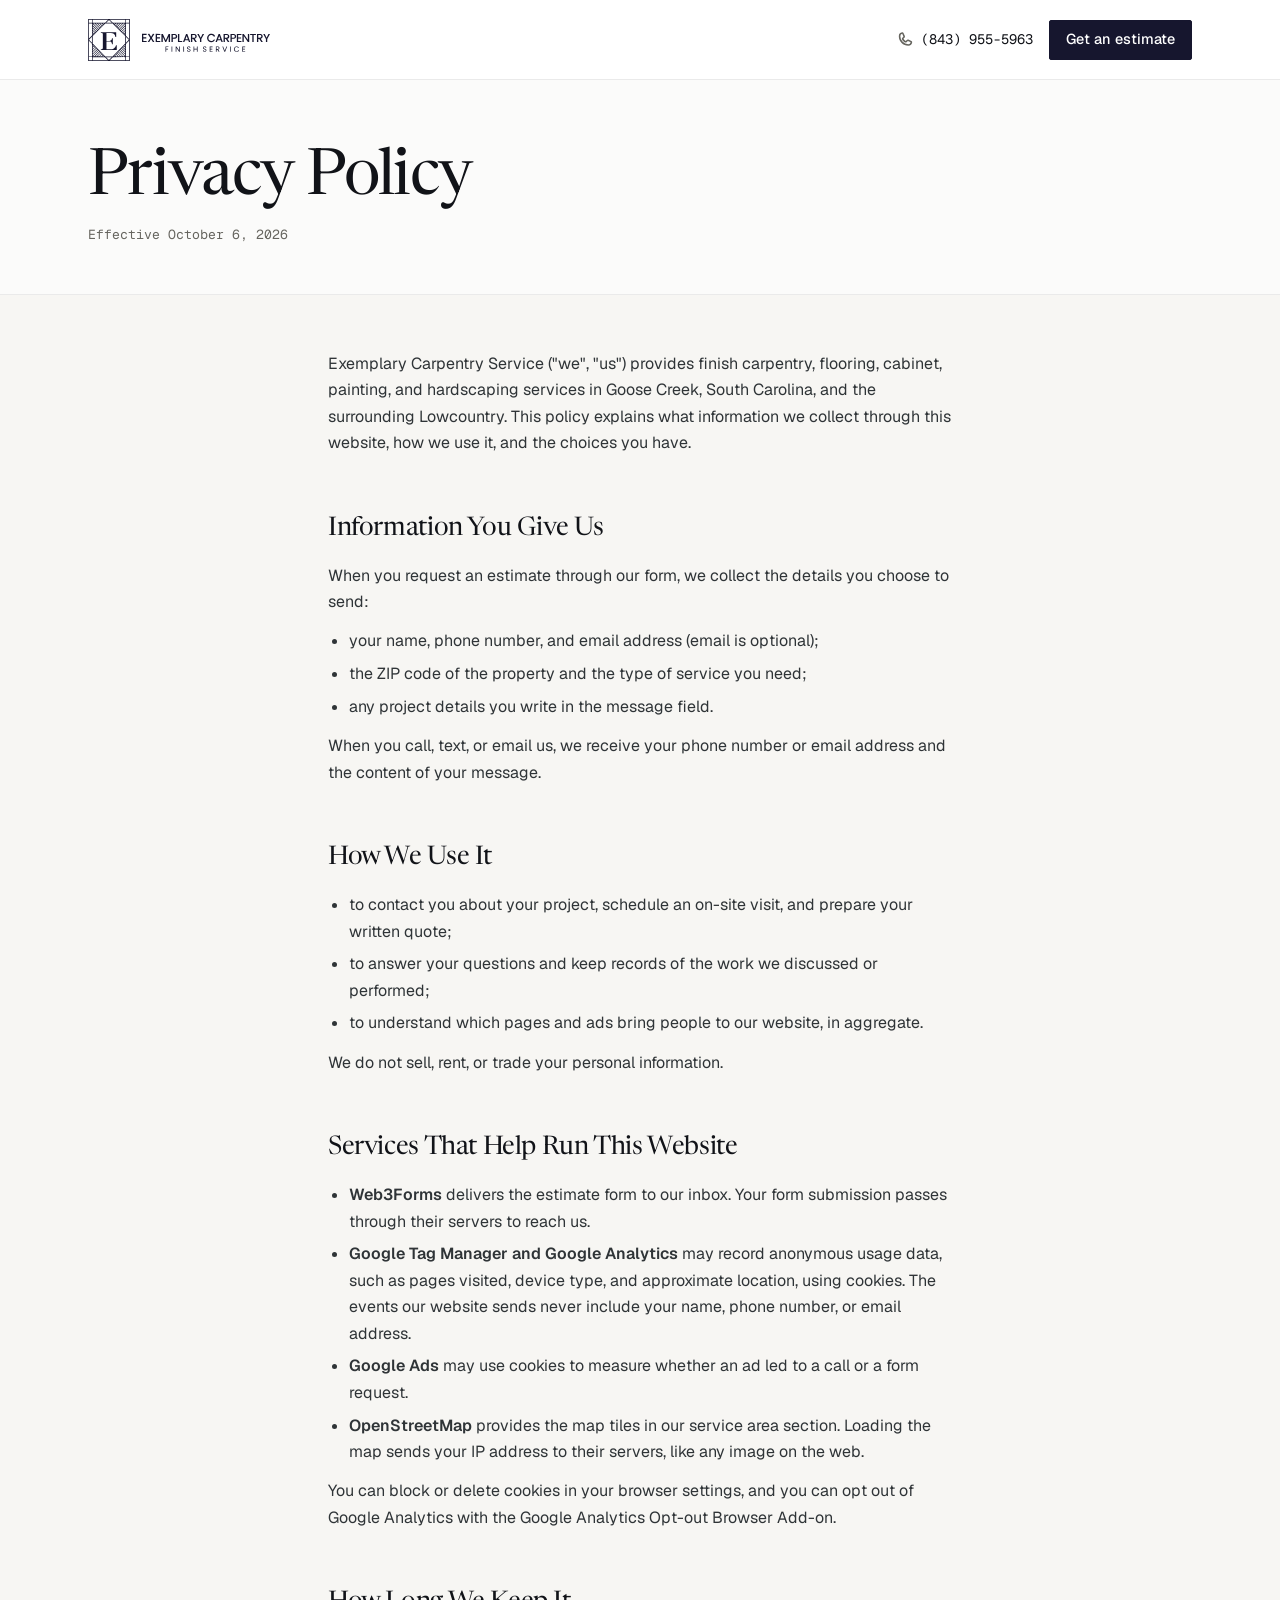
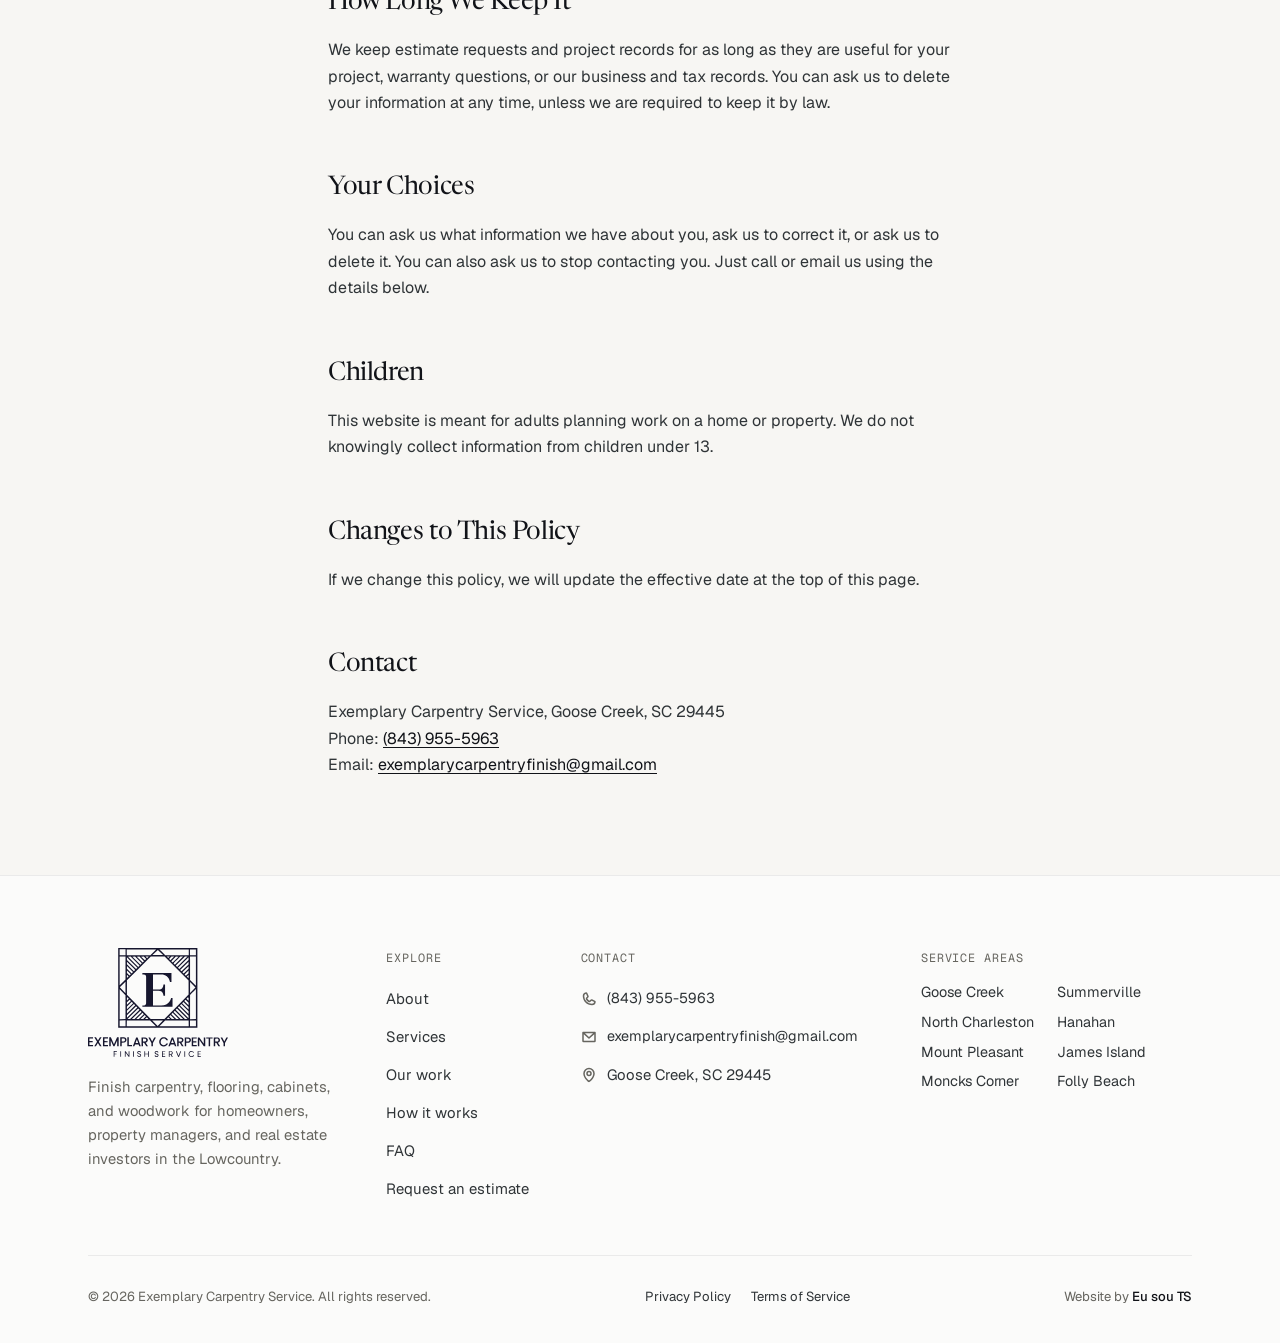
==== commit aa3a655b: "Pagina /estimate/, About original de volta e hero sem botao de pausa - /estimate/: formulario na pri" ====
--- a/privacy-policy/index.html
+++ b/privacy-policy/index.html
@@ -15,7 +15,7 @@
 <link rel="preload" href="/fonts/newsreader-400-italic.woff2" as="font" type="font/woff2" crossorigin>
 <link rel="preload" href="/fonts/geist-400.woff2" as="font" type="font/woff2" crossorigin>
 <style>@font-face{font-family:'Newsreader';font-style:italic;font-weight:400;font-display:swap;src:url('/fonts/newsreader-400-italic.woff2') format('woff2');unicode-range:U+0000-00FF, U+0131, U+0152-0153, U+02BB-02BC, U+02C6, U+02DA, U+02DC, U+0304, U+0308, U+0329, U+2000-206F, U+20AC, U+2122, U+2191, U+2193, U+2212, U+2215, U+FEFF, U+FFFD;}@font-face{font-family:'Newsreader';font-style:normal;font-weight:400;font-display:swap;src:url('/fonts/newsreader-400.woff2') format('woff2');unicode-range:U+0000-00FF, U+0131, U+0152-0153, U+02BB-02BC, U+02C6, U+02DA, U+02DC, U+0304, U+0308, U+0329, U+2000-206F, U+20AC, U+2122, U+2191, U+2193, U+2212, U+2215, U+FEFF, U+FFFD;}@font-face{font-family:'Geist';font-style:normal;font-weight:400 600;font-display:swap;src:url('/fonts/geist-400.woff2') format('woff2');unicode-range:U+0000-00FF, U+0131, U+0152-0153, U+02BB-02BC, U+02C6, U+02DA, U+02DC, U+0304, U+0308, U+0329, U+2000-206F, U+20AC, U+2122, U+2191, U+2193, U+2212, U+2215, U+FEFF, U+FFFD;}@font-face{font-family:'Geist Mono';font-style:normal;font-weight:400 500;font-display:swap;src:url('/fonts/geist-mono-400.woff2') format('woff2');unicode-range:U+0000-00FF, U+0131, U+0152-0153, U+02BB-02BC, U+02C6, U+02DA, U+02DC, U+0304, U+0308, U+0329, U+2000-206F, U+20AC, U+2122, U+2191, U+2193, U+2212, U+2215, U+FEFF, U+FFFD;}</style>
-<link rel="stylesheet" href="/styles.css?v=11ebb97c">
+<link rel="stylesheet" href="/styles.css?v=9ef16c0d">
 </head>
 <body>
 
@@ -37,7 +37,7 @@
     </a>
     <div class="hdr__cta">
       <a class="hdr__tel" href="tel:+18439555963"><svg class="ic" aria-hidden="true"><use href="#i-phone"/></svg><span>(843) 955-5963</span></a>
-      <a class="btn btn--gold btn--sm" href="/#estimate">Get an estimate</a>
+      <a class="btn btn--gold btn--sm" href="/estimate/">Get an estimate</a>
     </div>
   </div>
 </header>
@@ -114,7 +114,7 @@
         <li><a href="/#work">Our work</a></li>
         <li><a href="/#process">How it works</a></li>
         <li><a href="/#faq">FAQ</a></li>
-        <li><a href="/#estimate">Request an estimate</a></li>
+        <li><a href="/estimate/">Request an estimate</a></li>
       </ul>
     </div>
     <div class="ftr__col">
--- a/styles.css
+++ b/styles.css
@@ -1 +1 @@
-:root{color-scheme:light;--canvas: #fbfbfa;--bone: #f7f6f3;--white: #ffffff;--line: #eaeaea;--line-2: #dedcd7;--ink: #111318;--text: #2f3437;--muted: #66655f;--navy: #16162e;--navy-2: #2b2c47;--accent: #7a5d0a;--pale: #fbf3db;--gold: #d0b139;--err: #9f2f2d;--err-bg: #fdebec;--serif: "Newsreader", "Iowan Old Style", Georgia, serif;--sans: "Geist", "Helvetica Neue", ui-sans-serif, system-ui, sans-serif;--mono: "Geist Mono", ui-monospace, "SF Mono", Menlo, monospace;--fs-h2: clamp(2.1rem, 1.45rem + 2.3vw, 3.4rem);--r: 2px;--r-sm: 2px;--motif: rgba(122, 93, 10, .32);--hatch: repeating-linear-gradient(-45deg, var(--motif) 0 1px, transparent 1px 7px);--lift: 0 2px 8px rgba(0, 0, 0, .04);--ease: cubic-bezier(.16, 1, .3, 1);--hdr-h: 72px;--gutter: 18px}@media(min-width:768px){:root{--gutter: 32px}}@media(min-width:1024px){:root{--gutter: 48px;--hdr-h: 80px}}*,*:before,*:after{box-sizing:border-box}html{-webkit-text-size-adjust:100%;scroll-behavior:smooth;scroll-padding-top:calc(var(--hdr-h) + 12px)}body{margin:0;font-family:var(--sans);font-size:1rem;line-height:1.65;color:var(--text);background:var(--canvas);-webkit-font-smoothing:antialiased;overflow-x:clip}img,video,svg{display:block;max-width:100%}img,video{height:auto}a{color:inherit}button{font:inherit;color:inherit}h1,h2,h3,h4,p,ul,ol,figure{margin:0}ul,ol{padding:0;list-style:none}::selection{background:var(--pale);color:var(--ink)}:focus-visible{outline:2px solid var(--navy);outline-offset:3px;border-radius:0}[hidden]{display:none!important}.ic{width:1.2em;height:1.2em;flex:none;fill:currentColor}.wrap{width:100%;max-width:1200px;margin-inline:auto;padding-inline:var(--gutter)}.skip{position:absolute;left:12px;top:-60px;z-index:100;padding:10px 16px;border-radius:var(--r-sm);background:var(--navy);color:var(--white);font-weight:500;text-decoration:none}.skip:focus{top:12px}.hp{position:absolute!important;left:-9999px;width:1px;height:1px;opacity:0}.sr-only{position:absolute!important;width:1px;height:1px;margin:-1px;overflow:hidden;clip:rect(0 0 0 0);white-space:nowrap;border:0}.h2,.quote__title,.page-hero .h2,.card-page__box .h2{font-family:var(--serif);font-weight:400;letter-spacing:-.025em;line-height:1.1;color:var(--ink);text-wrap:balance}.h2{font-size:var(--fs-h2)}.h2 em,.quote__title em,.hl{font-style:italic;color:var(--accent)}h3{font-family:var(--sans);font-weight:600;font-size:1.08rem;line-height:1.35;letter-spacing:-.005em;color:var(--ink)}.prose p{color:var(--text);max-width:62ch}.prose p+p{margin-top:1em}.head{max-width:760px;margin:0 0 clamp(40px,5vw,56px)}.about__copy:before,.services .head:before,.why .head:before,.work .head:before,.faq .head:before,.reviews .head:before,.process__intro:before{content:"";display:block;width:132px;height:18px;margin:0 auto 22px;background:url("data:image/svg+xml,%3Csvg xmlns='http://www.w3.org/2000/svg' viewBox='0 0 132 18' fill='none' stroke='%237a5d0a' stroke-width='1'%3E%3Cpath d='M0 9h52M80 9h52' opacity='.45'/%3E%3Cpath d='M57.5.5h17v17h-17z'/%3E%3Cpath d='M66 .5 74.5 9 66 17.5 57.5 9z'/%3E%3C/svg%3E") center / contain no-repeat}.btn{--bg: var(--navy);--fg: var(--white);--bd: var(--navy);display:inline-flex;align-items:center;justify-content:center;gap:10px;min-height:48px;padding:12px 20px;border:1px solid var(--bd);border-radius:var(--r-sm);background:var(--bg);color:var(--fg);font-family:var(--sans);font-size:.95rem;font-weight:500;line-height:1.2;text-decoration:none;cursor:pointer;transition:background-color .2s ease,border-color .2s ease,color .2s ease,transform .15s ease}.btn:active{transform:scale(.98)}.btn__arrow{display:inline-grid;place-items:center;transition:transform .3s var(--ease)}.btn__arrow .ic{width:16px;height:16px}.btn:hover .btn__arrow{transform:translate(3px)}.btn--sm{min-height:40px;padding:8px 16px;font-size:.9rem}.btn--lg{min-height:52px;padding:14px 22px}.btn--block{width:100%}.btn--gold,.btn--navy{--bg: var(--navy);--fg: var(--white);--bd: var(--navy)}.btn--gold:hover,.btn--navy:hover{--bg: var(--navy-2);--bd: var(--navy-2)}.btn--ghost,.btn--line,.btn--cream{--bg: var(--white);--fg: var(--ink);--bd: var(--line-2)}.btn--ghost:hover,.btn--line:hover,.btn--cream:hover{--bg: var(--bone);--bd: #cfccc5}.btn--ghost .ic,.btn--line .ic{color:var(--muted)}.hdr{position:fixed;inset:0 0 auto;z-index:50;height:var(--hdr-h);background:#ffffffeb;-webkit-backdrop-filter:saturate(140%) blur(10px);backdrop-filter:saturate(140%) blur(10px);border-bottom:1px solid var(--line);transition:transform .4s var(--ease)}.hdr.is-hidden{transform:translateY(-100%)}.hdr__in{height:100%;display:flex;align-items:center;gap:28px}.brand{display:flex;align-items:center;gap:12px;color:var(--navy);text-decoration:none;flex:none}.brand__emblem{width:42px;height:42px}.brand__word{width:128px;height:25px}.nav{display:none;margin-inline:auto;gap:4px}.nav a{padding:10px 12px;font-size:.92rem;color:var(--muted);text-decoration:none;border-radius:var(--r-sm);transition:color .2s ease,background-color .2s ease}.nav a:hover{color:var(--ink);background:var(--bone)}.nav a.is-active{color:var(--ink)}.hdr__cta{margin-left:auto;display:flex;align-items:center;gap:16px}.hdr__tel{display:none;align-items:center;gap:8px;min-height:44px;font-family:var(--mono);font-size:.86rem;color:var(--ink);text-decoration:none}.hdr__tel .ic{color:var(--muted)}.hdr__cta .btn{display:none}.burger{width:44px;height:44px;display:grid;place-content:center;gap:6px;border:1px solid var(--line);border-radius:var(--r-sm);background:var(--white);cursor:pointer}.burger span{width:18px;height:1.5px;background:var(--ink);transition:transform .4s var(--ease)}.burger[aria-expanded=true] span:first-child{transform:translateY(3.75px) rotate(45deg)}.burger[aria-expanded=true] span:last-child{transform:translateY(-3.75px) rotate(-45deg)}@media(min-width:640px){.hdr__cta .btn{display:inline-flex}}@media(min-width:1100px){.nav{display:flex}.burger{display:none}.hdr__tel{display:inline-flex}}@media(max-width:1099px){.hdr__cta{gap:8px}.hdr__tel,.hdr--simple .hdr__tel{display:inline-flex;align-items:center;justify-content:center;width:44px;height:44px;min-height:0;border:1px solid var(--line);border-radius:var(--r-sm);background:var(--white)}.hdr__tel .ic{color:var(--ink)}.hdr__tel span{position:absolute;width:1px;height:1px;overflow:hidden;clip:rect(0 0 0 0);white-space:nowrap}}.hdr--simple .hdr__tel{display:inline-flex}.mmenu{position:fixed;inset:0;z-index:45;padding:calc(var(--hdr-h) + 16px) var(--gutter) 28px;display:flex;flex-direction:column;justify-content:space-between;background:var(--white)}.mmenu__nav{display:flex;flex-direction:column}.mmenu__nav a{padding:16px 0;border-bottom:1px solid var(--line);font-family:var(--serif);font-size:1.9rem;letter-spacing:-.02em;color:var(--ink);text-decoration:none;opacity:0;transform:translateY(10px);animation:up .5s var(--ease) forwards;animation-delay:calc(var(--i) * 50ms + 50ms)}.mmenu__foot{display:grid;gap:10px}.mmenu__tel{display:inline-flex;align-items:center;justify-content:center;gap:10px;min-height:48px;font-family:var(--mono);color:var(--ink);text-decoration:none}body.menu-open{overflow:hidden}@keyframes up{to{opacity:1;transform:none}}.sec{position:relative;padding-block:clamp(88px,10vw,140px);background:var(--white)}.sec--sand,.sec--paper{background:var(--bone)}.sec__foot{display:flex;flex-wrap:wrap;justify-content:center;gap:12px;margin-top:clamp(36px,4vw,48px)}.why,.faq{isolation:isolate}.why:before,.faq:before{content:"";position:absolute;inset:0;z-index:0;pointer-events:none;background:var(--texture-image) center / cover no-repeat;opacity:.08;filter:grayscale(1);-webkit-mask-image:linear-gradient(to bottom,transparent,#000 20%,#000 80%,transparent);mask-image:linear-gradient(to bottom,transparent,#000 20%,#000 80%,transparent)}.why>.wrap,.faq>.wrap{position:relative;z-index:1}.why{--texture-image: url(/img/wainscot-living-1024.webp)}.faq{--texture-image: url(/img/wainscot-hall-1024.webp)}.hero{position:relative;isolation:isolate;overflow:hidden;color:#f4f1eb;min-height:min(100dvh,900px);display:flex;align-items:flex-end;padding:calc(var(--hdr-h) + 40px) 0 48px}.hero__slides{position:absolute;inset:0;z-index:-2;background:#0f0f22}.hero__slide{position:absolute;inset:0;opacity:0;transition:opacity 1.6s ease}.hero__slide img{width:100%;height:100%;object-fit:cover;object-position:center 60%}.hero__slide.is-on{opacity:1}.hero__slide.is-on img{animation:kenburns 9s linear both}.hero__slides.is-paused .hero__slide img{animation-play-state:paused}@keyframes kenburns{0%{transform:scale(1)}to{transform:scale(1.05)}}.hero:before{content:"";position:absolute;inset:0;z-index:-1;background:linear-gradient(0deg,#0f0f22db,#0f0f228c 32%,#0f0f2200 62%)}@media(max-width:767px){.hero:before{background:linear-gradient(0deg,#0f0f22eb,#0f0f22b8 40%,#0f0f2226 72%,#0f0f2200 82%)}}.hero__in{display:grid;gap:28px}.hero__title{display:flex;flex-direction:column;align-items:flex-start;gap:6px;min-width:0;max-width:850px;text-align:left;text-shadow:0 2px 24px rgba(15,15,34,.45)}.hero__lead{font-family:var(--sans);font-size:clamp(.9rem,.72rem + .8vw,1.3rem);font-weight:400;letter-spacing:.32em;text-transform:uppercase;line-height:1.4;color:#f4f1eb;animation:track-in 1.6s var(--ease) .1s both}.hero__title em{display:block;align-self:stretch;font-family:var(--serif);font-style:italic;font-weight:400;font-size:clamp(2.4rem,1.3rem + 3.8vw,4.4rem);line-height:1.04;letter-spacing:-.015em;color:#d0b139}@keyframes track-in{0%{letter-spacing:.6em}to{letter-spacing:.32em}}@media(max-width:559px){.hero__lead{letter-spacing:.22em;animation:none}}.hero__copy{min-width:0}.hero__sub{max-width:58ch;margin-top:18px;font-size:clamp(.98rem,.9rem + .3vw,1.12rem);line-height:1.6;color:#f4f1ebe0;text-shadow:0 1px 14px rgba(15,15,34,.55)}.hero__facts{display:grid;gap:8px;margin-top:18px;font-size:.86rem;color:#f4f1ebe6;text-shadow:0 1px 10px rgba(15,15,34,.6)}.hero__facts li{display:flex;align-items:center;gap:10px}.hero__facts .ic{width:17px;height:17px;color:var(--gold)}@media(max-width:559px){.hero{padding-top:calc(var(--hdr-h) + 32vh);padding-bottom:32px}.hero__in{gap:20px}.hero__lead{font-size:.78rem}.hero__title em{font-size:2.05rem}.hero__sub{margin-top:12px;font-size:.9rem;line-height:1.5}.hero__facts{display:flex;flex-wrap:wrap;gap:6px 14px;margin-top:14px;font-size:.78rem}.hero__facts li{gap:6px}.hero__facts .ic{width:15px;height:15px}}.hero__actions{display:grid;width:100%}@media(min-width:560px){.hero__actions{justify-self:end;width:330px}}@media(min-width:1200px){.hero__in{grid-template-columns:minmax(0,1fr) 330px;align-items:center;column-gap:48px}}.hero__actions .btn{min-height:54px;padding:14px 24px;border-radius:2px;font-size:.7rem;font-weight:600;letter-spacing:.2em;text-transform:uppercase}.hero .btn--gold{--bg: #f4f1eb;--bd: #f4f1eb;--fg: var(--navy)}.hero .btn--gold:hover{--bg: #fff;--bd: #fff}.hero__pause{position:absolute;right:var(--gutter);top:calc(var(--hdr-h) + 20px);z-index:2;width:44px;height:44px;display:grid;place-items:center;border:1px solid rgba(244,241,235,.35);border-radius:var(--r);background:#0f0f2259;color:#f4f1eb;cursor:pointer;transition:background-color .2s ease}.hero__pause:hover{background:#0f0f22b3}.hero__pause .ic{width:16px;height:16px}.hero__play-ic{display:none}.hero__pause[aria-pressed=true] .hero__play-ic{display:block}.hero__pause[aria-pressed=true] .hero__pause-ic{display:none}.hero__up{animation:rise 1s var(--ease) both;animation-delay:calc(var(--d) * 90ms)}@keyframes rise{0%{transform:translateY(18px)}to{transform:none}}.trust{background:var(--canvas);padding-block:clamp(20px,3vw,32px)}.trust__bar{display:grid;grid-template-columns:1fr 1fr;border:1px solid var(--line);border-radius:var(--r);background:var(--white)}.trust__bar li{display:flex;align-items:center;justify-content:center;padding:16px 10px;text-align:center;font-family:var(--mono);font-size:.74rem;letter-spacing:.06em;text-transform:uppercase;color:var(--muted)}.trust__bar li:nth-child(odd){border-right:1px solid var(--line)}.trust__bar li:nth-child(-n+2){border-bottom:1px solid var(--line)}@media(min-width:900px){.trust__bar{grid-template-columns:repeat(4,1fr)}.trust__bar li{border:0!important;padding:18px 12px}.trust__bar li+li{border-left:1px solid var(--line)!important}}.reviews__grid{display:grid;gap:16px}@media(min-width:900px){.reviews__grid{grid-template-columns:repeat(3,1fr)}}.review{display:flex;flex-direction:column;gap:14px;padding:28px;border:1px solid var(--line);border-radius:var(--r);background:var(--white)}.review__stars{display:flex;gap:3px;color:var(--accent)}.review__stars .ic{width:16px;height:16px}.review__text{font-family:var(--serif);font-size:1.2rem;line-height:1.5;color:var(--ink)}.review__who{margin-top:auto;font-family:var(--mono);font-size:.78rem;color:var(--muted)}.review__who strong{display:block;font-family:var(--sans);color:var(--ink)}.about__grid{display:grid;grid-template-columns:1fr 1fr;grid-template-areas:"copy copy" "l r";gap:48px 14px;align-items:center}.about__copy{grid-area:copy;max-width:640px;margin-inline:auto;text-align:center}.about__ph{position:relative}.about__ph--l{grid-area:l}.about__ph--r{grid-area:r}.about__main,.about__inset{display:block;width:100%;aspect-ratio:4 / 5;object-fit:cover}.about__ph--l{--shape: polygon(0 0, 64% 0, 100% 50%, 64% 100%, 0 100%);--corners: polygon(64% 0, 100% 0, 100% 100%, 64% 100%, 100% 50%)}.about__ph--r{--shape: polygon(36% 0, 100% 0, 100% 100%, 36% 100%, 0 50%);--corners: polygon(36% 0, 0 0, 0 100%, 36% 100%, 0 50%)}.about__ph>img{clip-path:var(--shape)}.about{overflow:hidden;overflow:clip}.about__ph--l{--from: -100%}.about__ph--r{--from: 100%}.js .about__ph>.rv-img{clip-path:var(--shape);transform:translate(var(--from));transition:transform 1.6s var(--ease);transition-delay:calc(var(--i, 0) * .12s)}.js .about__ph.is-in>.rv-img{clip-path:var(--shape);transform:none}.about__ph:after{content:"";position:absolute;inset:0;background:var(--hatch);clip-path:var(--corners);pointer-events:none}.js .about__ph.rv-host:after{opacity:0;transition:opacity 1s ease .7s}.js .about__ph.is-in:after{opacity:1}.about__badge{position:absolute;left:10px;bottom:10px;display:flex;align-items:center;gap:12px;padding:12px 16px;border:1px solid var(--line);border-radius:var(--r-sm);background:var(--white)}.about__badge-num{font-family:var(--serif);font-size:2.4rem;line-height:1;letter-spacing:-.03em;color:var(--ink)}.about__badge-txt{max-width:13ch;font-family:var(--mono);font-size:.68rem;letter-spacing:.06em;text-transform:uppercase;line-height:1.45;color:var(--muted)}.about__copy .h2{margin-bottom:24px;font-size:clamp(1.9rem,1.35rem + 1.5vw,2.7rem)}.about__copy .h2 em{display:block}.about__copy .prose{margin-bottom:32px}.about__copy .prose p{margin-inline:auto}.about__lead{font-size:1.12rem;line-height:1.65;color:var(--ink)!important}.about__copy .prose p:not(.about__lead){color:var(--muted)}.about__actions{display:flex;justify-content:center}@media(max-width:559px){.about__badge{gap:8px;padding:8px 10px}.about__badge-num{font-size:1.8rem}.about__badge-txt{font-size:.6rem}}@media(max-width:1199px){.about__grid{max-width:760px}}@media(min-width:1200px){.about{min-height:780px;display:flex;align-items:center}.about>.wrap{width:100%}.about__grid{grid-template-columns:minmax(0,560px);grid-template-areas:"copy";justify-content:center}.about__copy{max-width:none}.about__ph{position:absolute;top:0;bottom:0;width:calc(50% - 330px)}.about__ph--l{left:0;--shape: polygon(0 0, 58% 0, 100% 50%, 56% 100%, 0 100%);--corners: polygon(58% 0, 100% 0, 100% 100%, 56% 100%, 100% 50%)}.about__ph--r{right:0;--shape: polygon(42% 0, 100% 0, 100% 100%, 44% 100%, 0 50%);--corners: polygon(42% 0, 0 0, 0 100%, 44% 100%, 0 50%)}.about__main,.about__inset{height:100%;aspect-ratio:auto}.about__badge{left:var(--gutter);bottom:32px}}.services .head{max-width:none;margin-inline:auto;text-align:center}.stabs{display:none}.js .stabs{position:relative;display:flex;flex-wrap:wrap;justify-content:center;gap:2px;width:fit-content;max-width:100%;margin:0 auto 36px;padding:5px;border:1px solid var(--line);border-radius:var(--r);background:var(--white)}.stabs__thumb{position:absolute;left:0;top:0;z-index:0;width:var(--w, 0);height:var(--h, 0);transform:translate(var(--x, 0),var(--y, 0));border-radius:1px;background:var(--navy);pointer-events:none}.stabs.is-ready .stabs__thumb{transition:transform .45s var(--ease),width .45s var(--ease),height .45s var(--ease)}.stabs__btn{position:relative;z-index:1;display:inline-flex;align-items:center;gap:10px;min-height:44px;padding:8px 10px 8px 16px;border:0;border-radius:1px;background:transparent;font-size:.93rem;font-weight:500;color:var(--muted);cursor:pointer;white-space:nowrap;transition:color .3s ease,background-color .2s ease}.stabs__btn:hover{color:var(--ink);background:var(--bone)}.stabs__btn>.ic{width:18px;height:18px;margin-right:-2px;color:var(--accent);transition:color .3s ease}.stabs__btn[aria-selected=true]>.ic{color:var(--white)}.stabs__btn[aria-selected=true]{color:var(--white);background:transparent}.stabs:not(:has(.stabs__thumb)) .stabs__btn[aria-selected=true]{background:var(--navy)}.stabs__n{min-width:26px;padding:2px 8px;border-radius:1px;background:var(--pale);color:var(--accent);font-family:var(--mono);font-size:.72rem;text-align:center;transition:background-color .3s ease,color .3s ease}.stabs__btn[aria-selected=true] .stabs__n{background:#ffffff24;color:var(--white)}@media(max-width:767px){.js .stabs{display:grid;grid-template-columns:1fr 1fr;width:auto}.stabs__btn{align-items:center;padding:10px 10px 10px 12px;white-space:normal;text-align:left;font-size:.86rem;line-height:1.25}.stabs__n{margin-left:auto}}.spanel+.spanel{margin-top:56px}.spanel__title{font-family:var(--serif);font-weight:400;font-size:1.6rem;margin-bottom:18px}.js .spanel+.spanel{margin-top:0}.js .spanel__title{position:absolute;width:1px;height:1px;overflow:hidden;clip:rect(0 0 0 0)}.js .spanel.is-entering .scard{animation:pop .5s var(--ease) both;animation-delay:calc(var(--k, 0) * 60ms)}@keyframes pop{0%{opacity:0;transform:translateY(12px)}to{opacity:1;transform:none}}.spanel{counter-reset:svc}.scard{counter-increment:svc;display:flex;flex-direction:column;overflow:hidden;border:1px solid var(--line);border-radius:var(--r);background:var(--white);transition:box-shadow .2s ease}.scard:hover{box-shadow:var(--lift)}.scard__img{width:100%;aspect-ratio:4 / 3;object-fit:cover;background:var(--bone);border-bottom:1px solid var(--line)}.scard__img--orn{display:grid;place-items:center;background:var(--bone)}.scard__orn{display:none}.scard__orn-ic{width:56px;height:56px;display:grid;place-items:center;border-radius:var(--r);background:var(--pale);color:var(--accent)}.scard__orn-ic .ic{width:26px;height:26px}.scard__body{flex:1;padding:22px 24px 26px}.scard__body:before{content:counter(svc,decimal-leading-zero);display:inline-block;margin-bottom:14px;padding:2px 9px;border-radius:1px;background:var(--pale);color:var(--accent);font-family:var(--mono);font-size:.72rem}.scard h4{margin:0 0 8px;font-family:var(--serif);font-size:1.45rem;font-weight:400;letter-spacing:-.015em;line-height:1.2;color:var(--ink)}.scard p{color:var(--muted);font-size:.95rem;line-height:1.6}.sgrid{display:grid;gap:16px}@media(min-width:700px){.sgrid{grid-template-columns:repeat(2,1fr)}}@media(min-width:1024px){.sgrid{grid-template-columns:repeat(3,1fr)}}.scar{position:relative}.scar__rail{--per: 1.15;display:grid;grid-auto-flow:column;grid-auto-columns:calc((100% - (var(--per) - 1) * 16px) / var(--per));gap:16px;overflow-x:auto;scroll-snap-type:x mandatory;overscroll-behavior-x:contain;scrollbar-width:none;padding-bottom:4px}.scar__rail::-webkit-scrollbar{display:none}.scar__rail>.scard{scroll-snap-align:start}@media(min-width:700px){.scar__rail{--per: 2}}@media(min-width:1024px){.scar__rail{--per: 3}}.scar__nav{display:none}.js .scar__nav{display:flex;justify-content:center;margin-top:12px}.scar__arrow{position:absolute;top:calc(50% - 48px);z-index:3;width:44px;height:44px;display:grid;place-items:center;border:1px solid var(--line);border-radius:var(--r);background:var(--white);color:var(--ink);cursor:pointer;transition:background-color .2s ease,opacity .2s ease}.scar__arrow[data-prev]{left:-22px}.scar__arrow[data-next]{right:-22px}@media(max-width:767px){.scar__arrow[data-prev]{left:4px}.scar__arrow[data-next]{right:4px}}.scar__arrow:hover:not(:disabled){background:var(--bone)}.scar__arrow:disabled{opacity:0;pointer-events:none}.scar__arrow .ic{width:16px;height:16px}.scar__dots{display:flex}.scar__dots button{position:relative;width:26px;height:44px;padding:0;border:0;background:transparent;cursor:pointer}.scar__dots button:before{content:"";position:absolute;left:4px;right:4px;top:21px;height:2px;border-radius:2px;background:var(--line-2)}.scar__dots button[aria-current=true]:before{background:var(--ink)}.acc{border-bottom:1px solid var(--line)}.acc summary{list-style:none;cursor:pointer;display:flex;align-items:center;gap:16px;padding:22px 0;font-size:1.05rem;font-weight:500;line-height:1.4;color:var(--ink)}.acc summary::-webkit-details-marker{display:none}.acc__ic{position:relative;width:16px;height:16px;flex:none;margin-left:auto}.acc__ic:before,.acc__ic:after{content:"";position:absolute;left:1px;right:1px;top:7.25px;height:1.5px;background:var(--ink);transition:transform .3s var(--ease)}.acc__ic:after{transform:rotate(90deg)}.acc[open] .acc__ic:after{transform:rotate(0)}.acc__body{overflow:hidden}.acc__body p{padding:0 40px 24px 0;color:var(--muted);max-width:70ch}.why .head{margin-inline:auto;text-align:center}.why__grid{display:grid;gap:16px}@media(min-width:640px){.why__grid{grid-template-columns:repeat(2,1fr)}}@media(min-width:1024px){.why__grid{grid-template-columns:repeat(4,1fr)}}.why__card{padding:28px 24px 30px;border:1px solid var(--line);border-radius:var(--r);background:var(--white);transition:box-shadow .2s ease}.why__card:hover{box-shadow:var(--lift)}.why__ic{display:grid;place-items:center;width:44px;height:44px;margin:4px 0 26px 4px;background:var(--pale);color:var(--accent);outline:1px solid var(--motif);outline-offset:4px}.why__ic .ic{width:22px;height:22px}.why__card h3{margin-bottom:8px}.why__card p{color:var(--muted);font-size:.95rem}.work .head{margin-inline:auto;text-align:center}.wall{--row-h: clamp(10rem, 19vw, 17rem);--wall-gap: 12px;--wall-speed: 70s;display:grid;gap:var(--wall-gap);width:100vw;margin-left:calc(50% - 50vw);overflow:hidden}.wall__row{display:flex;gap:var(--wall-gap);width:max-content}.wall__track{display:flex;gap:var(--wall-gap);flex:none}.wall__row--left .wall__track{animation:wall-left var(--wall-speed) linear infinite}.wall__row--right .wall__track{animation:wall-right var(--wall-speed) linear infinite}@keyframes wall-left{to{transform:translate(calc(-100% - var(--wall-gap)))}}@keyframes wall-right{0%{transform:translate(calc(-100% - var(--wall-gap)))}to{transform:none}}.wall:hover .wall__track,.wall:focus-within .wall__track,.wall.is-paused .wall__track{animation-play-state:paused}@media(max-width:767px){.wall{--wall-gap: 8px;--wall-speed: 55s}}.wall__item{margin:0;flex:none;height:var(--row-h);width:calc(var(--row-h) * var(--ar, 1));overflow:hidden;border-radius:var(--r);background:var(--line)}.wall__item a{position:relative;display:block;height:100%;cursor:zoom-in}.wall__item img{width:100%;height:100%;object-fit:cover;transition:transform .6s var(--ease)}.wall__item a:after{content:"View";position:absolute;left:12px;bottom:12px;z-index:2;padding:6px 12px;border-radius:var(--r-sm);background:var(--white);color:var(--ink);font-size:.8rem;font-weight:500;opacity:0;transform:translateY(6px);transition:opacity .2s ease,transform .3s var(--ease)}.wall__item a:hover:after,.wall__item a:focus-visible:after{opacity:1;transform:none}.wall__item a:hover img{transform:scale(1.04)}.wall__ctrl{display:flex;justify-content:center;margin-top:16px}.wall__pause{display:inline-flex;align-items:center;gap:8px;min-height:44px;padding:8px 14px;border:0;background:none;cursor:pointer;font-family:var(--mono);font-size:.76rem;color:var(--muted)}.wall__pause:hover{color:var(--ink)}.wall__pause .ic{width:13px;height:13px}.wall__play-ic{display:none}.wall__pause[aria-pressed=true] .wall__play-ic{display:block}.wall__pause[aria-pressed=true] .wall__pause-ic{display:none}.lb{width:100vw;height:100dvh;max-width:none;max-height:none;margin:0;padding:0;border:0;background:#111318eb;color:var(--white)}.lb[open]{display:grid;grid-template-columns:72px 1fr 72px;align-items:center;animation:fade .25s ease}.lb::backdrop{background:transparent}@keyframes fade{0%{opacity:0}to{opacity:1}}.lb__fig{grid-column:2;display:flex;flex-direction:column;align-items:center;gap:12px}.lb__fig img{max-height:84dvh;width:auto;max-width:100%;border-radius:var(--r)}.lb__fig figcaption{font-size:.92rem;color:#c9c8c3;text-align:center}.lb__close,.lb__nav{width:44px;height:44px;display:grid;place-items:center;border:0;border-radius:var(--r);background:var(--white);color:var(--ink);cursor:pointer;justify-self:center}.lb__close:hover,.lb__nav:hover{background:var(--bone)}.lb__close{position:absolute;top:16px;right:16px}@media(max-width:640px){.lb[open]{grid-template-columns:1fr}.lb__fig{grid-column:1;padding-inline:12px}.lb__nav{position:absolute;bottom:18px}.lb__nav--prev{left:calc(50% - 56px)}.lb__nav--next{right:calc(50% - 56px)}}.process__grid{display:grid;gap:clamp(44px,6vw,72px)}.process__intro .h2{max-width:850px;margin-inline:auto;text-align:center}.process__actions{display:flex;justify-content:center}.steps{position:relative;display:grid;grid-template-columns:repeat(4,minmax(0,1fr));counter-reset:step}.steps:before,.steps:after{content:"";position:absolute;left:0;right:0;pointer-events:none}.steps:before{top:10px;height:15px;border-bottom:1px solid var(--line-2);background:repeating-linear-gradient(90deg,#cfcbc2 0 1px,transparent 1px 60px) left bottom / 100% 14px no-repeat,repeating-linear-gradient(90deg,#dcd9d2 0 1px,transparent 1px 12px) left bottom / 100% 6px no-repeat}.steps:after{top:23px;height:2px;background:var(--accent);transform-origin:left center}.js .steps:after{transform:scaleX(0)}.js .steps.is-in:after{transform:scaleX(1);transition:transform 1.8s cubic-bezier(.45,0,.25,1) .15s}.step{position:relative;counter-increment:step;min-width:0;padding:0 clamp(18px,2.4vw,32px)}.step:first-child{padding-left:0}.step:last-child{padding-right:0}.step+.step{border-left:1px solid var(--line)}.step__ic{position:relative;z-index:1;display:grid;place-items:center;width:48px;height:48px;margin-bottom:30px;clip-path:polygon(50% 0,100% 50%,50% 100%,0 50%);background:var(--pale);color:var(--accent);transition:background-color .4s ease,color .4s ease}.step__ic .ic{width:19px;height:19px}.step__n{position:absolute;width:1px;height:1px;overflow:hidden;clip:rect(0 0 0 0);white-space:nowrap}.step__body:before{content:counter(step,decimal-leading-zero);content:counter(step,decimal-leading-zero) / "";display:block;margin-bottom:14px;font-family:var(--serif);font-style:italic;font-weight:400;font-size:clamp(2.6rem,1.6rem + 3vw,4.4rem);line-height:.9;letter-spacing:-.03em;color:var(--accent);transition:color .5s ease}.step h3{margin-bottom:10px;font-family:var(--serif);font-weight:400;font-size:clamp(1.25rem,1.05rem + .5vw,1.45rem);letter-spacing:-.02em;line-height:1.2;text-wrap:balance}.step p{color:var(--muted);max-width:48ch;line-height:1.65}@media(min-width:1024px){.js .step .step__body:before{color:#e2ddd0}.js .step .step__ic{background:var(--line-2);color:var(--muted)}.js .steps.is-in .step .step__body:before{color:var(--accent);transition-delay:calc(.25s + var(--i) * .45s)}.js .steps.is-in .step .step__ic{background:var(--accent);border-color:var(--accent);color:var(--white);transition-delay:calc(.2s + var(--i) * .45s)}}@media(max-width:1023px){.steps{grid-template-columns:1fr}.steps:before,.steps:after{display:none}.step,.step:first-child,.step:last-child{display:grid;grid-template-columns:48px minmax(0,1fr);gap:18px;padding:0 0 36px}.step+.step{border-left:0}.step__body:before{margin:4px 0 10px;font-size:2.4rem}.step:last-child{padding-bottom:0}.step:not(:last-child):before,.step:not(:last-child):after{content:"";position:absolute;top:48px;bottom:0;left:23px;width:2px}.step:not(:last-child):before{background:var(--line-2)}.step:not(:last-child):after{background:var(--accent);transform-origin:top center}.js .step:not(:last-child):after{transform:scaleY(0)}.js .steps.is-in .step:not(:last-child):after{transform:scaleY(1);transition:transform .55s var(--ease);transition-delay:calc(var(--i) * .22s)}.step__ic{margin-bottom:0}}.cta{position:relative;overflow:hidden;background:var(--navy);color:#f4f1eb;--motif: rgba(208, 177, 57, .55)}.cta__card{display:grid}.js .cta__card.rv{opacity:1;transform:none}.cta__bg{order:2;display:block;width:calc(100% + 2 * var(--gutter));max-width:none;margin:48px calc(-1 * var(--gutter)) 0;aspect-ratio:4 / 3;height:auto;object-fit:cover;object-position:center 40%}.cta__in{max-width:560px}.cta__in:before{content:"";display:block;width:112px;height:18px;margin-bottom:26px;background:url("data:image/svg+xml,%3Csvg xmlns='http://www.w3.org/2000/svg' viewBox='0 0 112 18' fill='none' stroke='%23d0b139' stroke-width='1'%3E%3Cpath d='M.5.5h17v17H.5z'/%3E%3Cpath d='M9 .5 17.5 9 9 17.5.5 9z'/%3E%3Cpath d='M24 9h88' opacity='.5'/%3E%3C/svg%3E") left center / contain no-repeat}.cta__in .h2{margin-bottom:20px}.cta__in .h2 em{display:block}.cta__in p{font-size:1.08rem;margin-bottom:34px;max-width:44ch}.cta__actions{display:flex;flex-wrap:wrap;gap:12px}@media(max-width:899px){.cta{padding-bottom:0}.cta__actions .btn{flex:1 1 220px}}@media(min-width:900px){.cta{min-height:620px;display:flex;align-items:center}.cta>.wrap{width:100%}.cta__bg{position:absolute;top:0;right:0;bottom:0;width:46%;height:100%;margin:0;aspect-ratio:auto}.cta__in{width:48%}.cta:after{content:"";position:absolute;z-index:1;top:calc(var(--cut) + 30px);bottom:30px;right:30px;width:calc(46% - 60px);pointer-events:none;border:1px solid var(--motif);background:linear-gradient(var(--motif),var(--motif)) 0 14px / 100% 1px no-repeat,linear-gradient(var(--motif),var(--motif)) 0 calc(100% - 14px) / 100% 1px no-repeat,linear-gradient(var(--motif),var(--motif)) 14px 0 / 1px 100% no-repeat,linear-gradient(var(--motif),var(--motif)) calc(100% - 14px) 0 / 1px 100% no-repeat}}.cta .h2{color:#f4f1eb}.cta .h2 em{color:var(--gold)}.cta .cta__in p{color:#f4f1ebbd}.cta .btn--gold{--bg: #f4f1eb;--bd: #f4f1eb;--fg: var(--navy)}.cta .btn--gold:hover{--bg: #fff;--bd: #fff}.cta .btn--ghost{--bg: transparent;--fg: #f4f1eb;--bd: rgba(244, 241, 235, .35)}.cta .btn--ghost:hover{--bg: rgba(255, 255, 255, .08);--bd: rgba(244, 241, 235, .6)}.cta .btn--ghost .ic{color:#f4f1ebb3}.cta :focus-visible{outline-color:var(--gold)}.faq{overflow:hidden}.faq__deco{display:none}@media(min-width:1320px){.faq__deco{position:absolute;z-index:1;display:grid;pointer-events:none}.faq__deco--brand{left:calc((100% - 880px)/4);top:48%;transform:translate(-50%,-50%) rotate(-8deg);color:var(--navy);opacity:.12}.faq__emblem{width:112px;height:112px}.faq__deco--services{right:calc((100% - 880px)/4);top:49%;transform:translate(50%,-50%);gap:28px;color:var(--accent)}.faq__deco--services:before{content:"";position:absolute;top:28px;bottom:28px;left:50%;width:1px;background:#7a5d0a24}.faq__deco--services span{position:relative;display:grid;place-items:center;width:64px;height:64px;clip-path:polygon(50% 0,100% 50%,50% 100%,0 50%);background:#fbf3dbd9}.faq__deco--services .ic{width:26px;height:26px;opacity:.48}}.faq .head{margin-inline:auto;text-align:center}.faq__list{max-width:880px;margin-inline:auto;border-top:1px solid var(--line)}.faq .acc summary{position:relative;display:block;padding-inline:0 40px;text-align:left}.faq .acc__ic{position:absolute;right:0;top:50%;margin:0;transform:translateY(-50%)}.faq .acc__body p{margin-inline:0;padding:0 40px 24px 0;text-align:left}.quote{display:grid;overflow:hidden;border:1px solid var(--line);border-radius:var(--r);background:var(--white)}@media(min-width:960px){.quote{grid-template-columns:.85fr 1.15fr}}.quote__side{padding:clamp(28px,4vw,48px);background:var(--bone);border-bottom:1px solid var(--line)}@media(min-width:960px){.quote__side{border-bottom:0;border-right:1px solid var(--line)}}.quote__title{font-size:clamp(2rem,1.4rem + 1.8vw,3rem);margin-bottom:24px}.quote__title em{display:block}.quote__points{display:grid;gap:10px;margin-bottom:32px}.quote__points li{display:flex;align-items:center;gap:10px;font-size:.95rem;color:var(--text)}.quote__points .ic{width:18px;height:18px;color:var(--accent)}.quote__call{display:inline-flex;flex-direction:column;gap:8px;text-decoration:none;color:var(--ink)}.quote__call-ic{display:none}.quote__call small{display:block;font-family:var(--mono);font-size:.74rem;letter-spacing:.06em;text-transform:uppercase;color:var(--muted)}.quote__call span:last-child{font-family:var(--serif);font-size:clamp(1.8rem,1.3rem + 1.6vw,2.5rem);letter-spacing:-.02em;line-height:1.1}.quote__call:hover span:last-child{color:var(--accent)}.form{display:grid;gap:16px;padding:clamp(26px,4vw,48px)}.form__row{display:grid;gap:16px}@media(min-width:560px){.form__row{grid-template-columns:1fr 1fr}}.field{display:grid;gap:6px;align-content:start}.field label{font-size:.88rem;font-weight:500;color:var(--ink)}.field__opt{color:var(--muted);font-weight:400}.field input,.field select,.field textarea{width:100%;min-height:48px;padding:11px 14px;font:inherit;font-size:16px;color:var(--ink);background:var(--white);border:1px solid var(--line-2);border-radius:var(--r-sm);transition:border-color .2s ease,box-shadow .2s ease}.field textarea{resize:vertical;min-height:116px}.field ::placeholder{color:#75746e}.field input:hover,.field select:hover,.field textarea:hover{border-color:#c9c6be}.field input:focus,.field select:focus,.field textarea:focus{outline:none;border-color:var(--navy);box-shadow:0 0 0 3px #16162e14}.select{position:relative}.select select{-webkit-appearance:none;appearance:none;padding-right:42px;cursor:pointer}.select .ic{position:absolute;right:14px;top:50%;translate:0 -50%;pointer-events:none;color:var(--muted);width:16px;height:16px}.field__help{font-size:.82rem;color:var(--muted)}.field__err{font-size:.85rem;color:var(--err)}.field__err:empty{display:none}.field.has-error input,.field.has-error select{border-color:var(--err)}.form__alert{padding:12px 14px;border-radius:var(--r-sm);background:var(--err-bg);color:var(--err);font-size:.95rem}.form__alert a{color:var(--err);font-weight:600}.form__note{font-size:.8rem;color:var(--muted)}.form__note a{color:var(--ink)}.btn.is-loading{pointer-events:none;position:relative}.btn.is-loading .btn__txt,.btn.is-loading .btn__arrow{opacity:0}.btn.is-loading:after{content:"Sending...";position:absolute;inset:0;display:grid;place-items:center;border-radius:inherit;background:linear-gradient(90deg,var(--navy),var(--navy-2),var(--navy));background-size:200% 100%;animation:shimmer 1.2s linear infinite;color:var(--white)}@keyframes shimmer{to{background-position:-200% 0}}.areas{position:relative;min-height:600px;display:flex;flex-direction:column;background:var(--bone);overflow:hidden;border-top:1px solid var(--line)}.areas__map{position:relative;z-index:0;height:340px;background:var(--line)}.areas__map .leaflet-tile-pane{filter:grayscale(1) contrast(.9) brightness(1.04)}.areas__map .leaflet-control-attribution{background:#ffffffd9;color:var(--muted);font-size:10px}.areas__map .leaflet-control-attribution a{color:var(--ink)}.areas__map .leaflet-control-zoom a{background:var(--white);color:var(--ink);border-color:var(--line)}.areas__wrap{position:relative;z-index:2;margin-top:-48px;padding-bottom:64px;pointer-events:none}.areas__card{pointer-events:auto;max-width:460px;padding:clamp(26px,4vw,40px);border:1px solid var(--line);border-radius:var(--r);background:var(--white)}.areas__card .h2{margin-bottom:12px}.areas__lead{color:var(--muted);margin-bottom:20px}.areas__list{display:flex;flex-wrap:wrap;gap:6px}.areas__list li{display:inline-flex;align-items:center;gap:6px;padding:6px 12px;border:1px solid var(--line);border-radius:var(--r);font-size:.86rem;background:var(--white);transition:border-color .2s ease}.areas__list .ic{color:var(--muted);width:14px;height:14px}.areas__list li:hover,.areas__list li.is-hot{border-color:var(--line-2);background:var(--bone)}.areas__list li.is-home{background:var(--pale);border-color:transparent;color:var(--accent)}.areas__list li.is-home .ic{color:var(--accent)}@media(min-width:900px){.areas{justify-content:center}.areas__map{position:absolute;inset:0;height:auto}.areas__wrap{margin-top:0;padding-block:88px}}.pin{position:relative;display:block;width:16px;height:16px}.pin:before{content:"";position:absolute;inset:3px;background:var(--ink);box-shadow:0 0 0 3px var(--white);transform:rotate(45deg)}.pin--home:before{background:var(--accent)}.pin--home:after{content:"";position:absolute;inset:-4px;border:1px solid var(--accent);transform:rotate(45deg);animation:breathe 2.8s ease-in-out infinite}.pin.is-hot:before{background:var(--accent)}@keyframes breathe{0%,to{opacity:.9;transform:rotate(45deg) scale(1)}50%{opacity:.2;transform:rotate(45deg) scale(1.4)}}.leaflet-tooltip.pin-tip{background:var(--white);color:var(--ink);border:1px solid var(--line);border-radius:var(--r-sm);font-family:var(--sans);font-size:12px;box-shadow:var(--lift)}.leaflet-tooltip.pin-tip:before{display:none}.ftr{background:var(--canvas);color:var(--muted);padding:72px 0 96px;border-top:1px solid var(--line)}@media(min-width:900px){.ftr{padding-bottom:24px}}.ftr__grid{display:grid;gap:40px;padding-bottom:48px}@media(min-width:768px){.ftr__grid{grid-template-columns:1fr 1fr}}@media(min-width:1100px){.ftr__grid{grid-template-columns:1.2fr .7fr 1.4fr 1.3fr;gap:48px}}.ftr__brand img{width:140px;height:auto;margin-bottom:18px}.ftr__brand p{max-width:36ch;font-size:.92rem}.ftr__h{font-family:var(--mono);font-size:.74rem;font-weight:400;letter-spacing:.08em;text-transform:uppercase;color:var(--muted);margin-bottom:14px}.ftr__col ul{display:grid;gap:2px}.ftr__col a,.ftr__col span{display:inline-flex;align-items:center;gap:10px;min-height:36px;color:var(--text);text-decoration:none;font-size:.93rem}.ftr__contact a{white-space:nowrap;font-size:.9rem}.ftr__col a:hover{color:var(--ink);text-decoration:underline;text-underline-offset:3px}.ftr__col .ic{color:var(--muted);width:16px;height:16px}.ftr__areas{grid-template-columns:1fr 1fr;font-size:.9rem;row-gap:6px!important;color:var(--text)}.ftr__bar{position:relative;display:flex;flex-wrap:wrap;align-items:center;justify-content:space-between;gap:8px 24px;padding-top:20px;font-size:.82rem}.ftr__bar:before{content:"";position:absolute;top:0;left:var(--gutter);right:var(--gutter);height:1px;background:var(--line)}.ftr__bar nav{display:flex;gap:20px}.ftr__bar a{display:inline-flex;align-items:center;min-height:44px;color:var(--text);text-decoration:none}.ftr__bar a:hover{color:var(--ink);text-decoration:underline;text-underline-offset:3px}.ftr__credit a{color:var(--ink);font-weight:500}.mbar{position:fixed;left:0;right:0;bottom:0;z-index:40;display:grid;grid-template-columns:1fr 1.4fr;gap:8px;padding:8px 10px calc(8px + env(safe-area-inset-bottom));background:#fffffff5;border-top:1px solid var(--line);transform:translateY(110%);transition:transform .4s var(--ease)}.mbar.is-on{transform:none}.mbar a{min-height:48px;display:inline-flex;align-items:center;justify-content:center;gap:8px;border-radius:var(--r-sm);text-decoration:none;font-size:.95rem;font-weight:500}.mbar__call{color:var(--ink);border:1px solid var(--line-2);background:var(--white)}.mbar__call .ic{color:var(--muted)}.mbar__cta{background:var(--navy);color:var(--white)}@media(min-width:900px){.mbar{display:none}}:root{--cut: clamp(28px, 5vw, 80px)}.process,.areas{clip-path:polygon(0 0,100% 0,100% 100%,0 calc(100% - var(--cut)))}.process{z-index:2}.areas{z-index:1}.cta,.ftr{margin-top:calc(-1 * var(--cut))}.cta{padding-top:calc(clamp(88px,10vw,140px) + var(--cut))}.ftr{padding-top:calc(72px + var(--cut));border-top:0}.quote__side,.why__card{position:relative}.quote__side:before,.quote__side:after,.why__card:after{content:"";position:absolute;width:56px;height:56px;background:var(--hatch);pointer-events:none}.quote__side:before{top:12px;left:12px;clip-path:polygon(0 0,100% 0,0 100%)}.quote__side:after{right:12px;bottom:12px;clip-path:polygon(100% 0,100% 100%,0 100%)}.why__card:after{top:10px;right:10px;width:44px;height:44px;clip-path:polygon(0 0,100% 0,100% 100%);opacity:0;transition:opacity .3s ease}.why__card:hover:after{opacity:1}@media(max-width:599px){.quote__side:before,.quote__side:after{width:36px;height:36px}}.js .rv{opacity:0;transform:translateY(28px);transition:opacity 1s var(--ease),transform 1.3s var(--ease),box-shadow .2s ease;transition-delay:calc(var(--i, 0) * .11s),calc(var(--i, 0) * .11s),0s}.js .rv.is-in,.js .rv.split{opacity:1;transform:none}.split .w{display:inline-block;vertical-align:top;padding-bottom:.16em;margin-bottom:-.16em;clip-path:inset(-.6em -.4em 0 -.4em)}.split .w__in{display:inline-block;transform:translateY(118%);transition:transform 1.15s var(--ease);transition-delay:calc(var(--w, 0) * 55ms)}.split.is-in .w__in{transform:none}.js .rv-img{transform:scale(1.12);clip-path:inset(100% 0 0 0);transition:clip-path 1.3s cubic-bezier(.77,0,.18,1),transform 2s var(--ease);transition-delay:calc(var(--i, 0) * .16s)}.js .is-in>.rv-img{transform:none;clip-path:inset(-2px)}.js .spanel.rv{opacity:1;transform:none}.js .spanel.rv .scard{opacity:0;transform:translateY(28px);transition:opacity .9s var(--ease),transform 1.2s var(--ease),box-shadow .2s ease;transition-delay:calc(var(--k, 0) * 90ms),calc(var(--k, 0) * 90ms),0s}.js .spanel.rv.is-in .scard,.js .wall.rv{opacity:1;transform:none}.js .wall.rv .wall__row{opacity:0;transition:opacity 1.2s var(--ease),transform 1.8s var(--ease)}.js .wall.rv .wall__row--left{transform:translate(120px)}.js .wall.rv .wall__row--right{transform:translate(-120px);transition-delay:.12s}.js .wall.rv.is-in .wall__row{opacity:1;transform:none}.js .hdr{animation:hdr-in 1s var(--ease) .15s backwards}@keyframes hdr-in{0%{transform:translateY(-100%)}}.page-hero{padding:calc(var(--hdr-h) + 64px) 0 48px;background:var(--canvas);border-bottom:1px solid var(--line)}.page-hero .h2{font-size:clamp(2.4rem,1.6rem + 3vw,4rem)}.page-hero p{color:var(--muted);margin-top:10px;font-family:var(--mono);font-size:.82rem}.legal{padding-block:56px 96px}.legal .prose{max-width:720px}.legal h2{font-family:var(--serif);font-weight:400;font-size:1.6rem;letter-spacing:-.015em;color:var(--ink);margin:2em 0 .5em}.legal p,.legal li{color:var(--text)}.legal ul{list-style:disc;padding-left:1.3em;margin:.8em 0}.legal li+li{margin-top:.4em}.legal a{color:var(--ink);text-underline-offset:3px}.card-page{min-height:100dvh;display:grid;place-items:center;padding:calc(var(--hdr-h) + 32px) var(--gutter) 64px;background:var(--canvas)}.card-page__box{max-width:620px}.card-page__box .h2{font-size:clamp(2.3rem,1.5rem + 3vw,3.8rem);margin-bottom:16px}.card-page__box .h2 em{display:block}.card-page__box>p{color:var(--muted);font-size:1.05rem;margin-bottom:28px}.card-page__steps{display:grid;gap:12px;margin:0 0 32px;padding-top:22px;border-top:1px solid var(--line)}.card-page__steps li{display:grid;grid-template-columns:36px 1fr;gap:14px;color:var(--text)}.card-page__steps b{width:30px;height:30px;display:grid;place-items:center;border-radius:var(--r);background:var(--pale);color:var(--accent);font-family:var(--mono);font-size:.8rem;font-weight:500}.card-page__actions{display:flex;flex-wrap:wrap;gap:10px}.card-page .deco{display:none}@media(prefers-reduced-motion:reduce){.hero__slide.is-on img{animation:none}.wall__track{animation:none!important}.wall__row{width:auto;overflow-x:auto}html{scroll-behavior:auto}*,*:before,*:after{animation-duration:.01ms!important;animation-iteration-count:1!important;transition-duration:.01ms!important;transition-delay:0s!important}.js .rv{opacity:1;transform:none}}
+:root{color-scheme:light;--canvas: #fbfbfa;--bone: #f7f6f3;--white: #ffffff;--line: #eaeaea;--line-2: #dedcd7;--ink: #111318;--text: #2f3437;--muted: #66655f;--navy: #16162e;--navy-2: #2b2c47;--accent: #7a5d0a;--pale: #fbf3db;--gold: #d0b139;--err: #9f2f2d;--err-bg: #fdebec;--serif: "Newsreader", "Iowan Old Style", Georgia, serif;--sans: "Geist", "Helvetica Neue", ui-sans-serif, system-ui, sans-serif;--mono: "Geist Mono", ui-monospace, "SF Mono", Menlo, monospace;--fs-h2: clamp(2.1rem, 1.45rem + 2.3vw, 3.4rem);--r: 2px;--r-sm: 2px;--motif: rgba(122, 93, 10, .32);--hatch: repeating-linear-gradient(-45deg, var(--motif) 0 1px, transparent 1px 7px);--lift: 0 2px 8px rgba(0, 0, 0, .04);--ease: cubic-bezier(.16, 1, .3, 1);--hdr-h: 72px;--gutter: 18px}@media(min-width:768px){:root{--gutter: 32px}}@media(min-width:1024px){:root{--gutter: 48px;--hdr-h: 80px}}*,*:before,*:after{box-sizing:border-box}html{-webkit-text-size-adjust:100%;scroll-behavior:smooth;scroll-padding-top:calc(var(--hdr-h) + 12px)}body{margin:0;font-family:var(--sans);font-size:1rem;line-height:1.65;color:var(--text);background:var(--canvas);-webkit-font-smoothing:antialiased;overflow-x:clip}img,video,svg{display:block;max-width:100%}img,video{height:auto}a{color:inherit}button{font:inherit;color:inherit}h1,h2,h3,h4,p,ul,ol,figure{margin:0}ul,ol{padding:0;list-style:none}::selection{background:var(--pale);color:var(--ink)}:focus-visible{outline:2px solid var(--navy);outline-offset:3px;border-radius:0}[hidden]{display:none!important}.ic{width:1.2em;height:1.2em;flex:none;fill:currentColor}.wrap{width:100%;max-width:1200px;margin-inline:auto;padding-inline:var(--gutter)}.skip{position:absolute;left:12px;top:-60px;z-index:100;padding:10px 16px;border-radius:var(--r-sm);background:var(--navy);color:var(--white);font-weight:500;text-decoration:none}.skip:focus{top:12px}.hp{position:absolute!important;left:-9999px;width:1px;height:1px;opacity:0}.sr-only{position:absolute!important;width:1px;height:1px;margin:-1px;overflow:hidden;clip:rect(0 0 0 0);white-space:nowrap;border:0}.h2,.quote__title,.page-hero .h2,.card-page__box .h2{font-family:var(--serif);font-weight:400;letter-spacing:-.025em;line-height:1.1;color:var(--ink);text-wrap:balance}.h2{font-size:var(--fs-h2)}.h2 em,.quote__title em,.hl{font-style:italic;color:var(--accent)}h3{font-family:var(--sans);font-weight:600;font-size:1.08rem;line-height:1.35;letter-spacing:-.005em;color:var(--ink)}.prose p{color:var(--text);max-width:62ch}.prose p+p{margin-top:1em}.head{max-width:760px;margin:0 0 clamp(40px,5vw,56px)}.services .head:before,.why .head:before,.work .head:before,.faq .head:before,.reviews .head:before,.process__intro:before{content:"";display:block;width:132px;height:18px;margin:0 auto 22px;background:url("data:image/svg+xml,%3Csvg xmlns='http://www.w3.org/2000/svg' viewBox='0 0 132 18' fill='none' stroke='%237a5d0a' stroke-width='1'%3E%3Cpath d='M0 9h52M80 9h52' opacity='.45'/%3E%3Cpath d='M57.5.5h17v17h-17z'/%3E%3Cpath d='M66 .5 74.5 9 66 17.5 57.5 9z'/%3E%3C/svg%3E") center / contain no-repeat}.btn{--bg: var(--navy);--fg: var(--white);--bd: var(--navy);display:inline-flex;align-items:center;justify-content:center;gap:10px;min-height:48px;padding:12px 20px;border:1px solid var(--bd);border-radius:var(--r-sm);background:var(--bg);color:var(--fg);font-family:var(--sans);font-size:.95rem;font-weight:500;line-height:1.2;text-decoration:none;cursor:pointer;transition:background-color .2s ease,border-color .2s ease,color .2s ease,transform .15s ease}.btn:active{transform:scale(.98)}.btn__arrow{display:inline-grid;place-items:center;transition:transform .3s var(--ease)}.btn__arrow .ic{width:16px;height:16px}.btn:hover .btn__arrow{transform:translate(3px)}.btn--sm{min-height:40px;padding:8px 16px;font-size:.9rem}.btn--lg{min-height:52px;padding:14px 22px}.btn--block{width:100%}.btn--gold,.btn--navy{--bg: var(--navy);--fg: var(--white);--bd: var(--navy)}.btn--gold:hover,.btn--navy:hover{--bg: var(--navy-2);--bd: var(--navy-2)}.btn--ghost,.btn--line,.btn--cream{--bg: var(--white);--fg: var(--ink);--bd: var(--line-2)}.btn--ghost:hover,.btn--line:hover,.btn--cream:hover{--bg: var(--bone);--bd: #cfccc5}.btn--ghost .ic,.btn--line .ic{color:var(--muted)}.hdr{position:fixed;inset:0 0 auto;z-index:50;height:var(--hdr-h);background:#ffffffeb;-webkit-backdrop-filter:saturate(140%) blur(10px);backdrop-filter:saturate(140%) blur(10px);border-bottom:1px solid var(--line);transition:transform .4s var(--ease)}.hdr.is-hidden{transform:translateY(-100%)}.hdr__in{height:100%;display:flex;align-items:center;gap:28px}.brand{display:flex;align-items:center;gap:12px;color:var(--navy);text-decoration:none;flex:none}.brand__emblem{width:42px;height:42px}.brand__word{width:128px;height:25px}.nav{display:none;margin-inline:auto;gap:4px}.nav a{padding:10px 12px;font-size:.92rem;color:var(--muted);text-decoration:none;border-radius:var(--r-sm);transition:color .2s ease,background-color .2s ease}.nav a:hover{color:var(--ink);background:var(--bone)}.nav a.is-active{color:var(--ink)}.hdr__cta{margin-left:auto;display:flex;align-items:center;gap:16px}.hdr__tel{display:none;align-items:center;gap:8px;min-height:44px;font-family:var(--mono);font-size:.86rem;color:var(--ink);text-decoration:none}.hdr__tel .ic{color:var(--muted)}.hdr__cta .btn{display:none}.burger{width:44px;height:44px;display:grid;place-content:center;gap:6px;border:1px solid var(--line);border-radius:var(--r-sm);background:var(--white);cursor:pointer}.burger span{width:18px;height:1.5px;background:var(--ink);transition:transform .4s var(--ease)}.burger[aria-expanded=true] span:first-child{transform:translateY(3.75px) rotate(45deg)}.burger[aria-expanded=true] span:last-child{transform:translateY(-3.75px) rotate(-45deg)}@media(min-width:640px){.hdr__cta .btn{display:inline-flex}}@media(min-width:1100px){.nav{display:flex}.burger{display:none}.hdr__tel{display:inline-flex}}@media(max-width:1099px){.hdr__cta{gap:8px}.hdr__tel,.hdr--simple .hdr__tel{display:inline-flex;align-items:center;justify-content:center;width:44px;height:44px;min-height:0;border:1px solid var(--line);border-radius:var(--r-sm);background:var(--white)}.hdr__tel .ic{color:var(--ink)}.hdr__tel span{position:absolute;width:1px;height:1px;overflow:hidden;clip:rect(0 0 0 0);white-space:nowrap}}.hdr--simple .hdr__tel{display:inline-flex}.mmenu{position:fixed;inset:0;z-index:45;padding:calc(var(--hdr-h) + 16px) var(--gutter) 28px;display:flex;flex-direction:column;justify-content:space-between;background:var(--white)}.mmenu__nav{display:flex;flex-direction:column}.mmenu__nav a{padding:16px 0;border-bottom:1px solid var(--line);font-family:var(--serif);font-size:1.9rem;letter-spacing:-.02em;color:var(--ink);text-decoration:none;opacity:0;transform:translateY(10px);animation:up .5s var(--ease) forwards;animation-delay:calc(var(--i) * 50ms + 50ms)}.mmenu__foot{display:grid;gap:10px}.mmenu__tel{display:inline-flex;align-items:center;justify-content:center;gap:10px;min-height:48px;font-family:var(--mono);color:var(--ink);text-decoration:none}body.menu-open{overflow:hidden}@keyframes up{to{opacity:1;transform:none}}.sec{position:relative;padding-block:clamp(88px,10vw,140px);background:var(--white)}.sec--sand,.sec--paper{background:var(--bone)}.sec__foot{display:flex;flex-wrap:wrap;justify-content:center;gap:12px;margin-top:clamp(36px,4vw,48px)}.why,.faq{isolation:isolate}.why:before,.faq:before{content:"";position:absolute;inset:0;z-index:0;pointer-events:none;background:var(--texture-image) center / cover no-repeat;opacity:.08;filter:grayscale(1);-webkit-mask-image:linear-gradient(to bottom,transparent,#000 20%,#000 80%,transparent);mask-image:linear-gradient(to bottom,transparent,#000 20%,#000 80%,transparent)}.why>.wrap,.faq>.wrap{position:relative;z-index:1}.why{--texture-image: url(/img/wainscot-living-1024.webp)}.faq{--texture-image: url(/img/wainscot-hall-1024.webp)}.hero{position:relative;isolation:isolate;overflow:hidden;color:#f4f1eb;min-height:min(100dvh,900px);display:flex;align-items:flex-end;padding:calc(var(--hdr-h) + 40px) 0 48px}.hero__slides{position:absolute;inset:0;z-index:-2;background:#0f0f22}.hero__slide{position:absolute;inset:0;opacity:0;transition:opacity 1.6s ease}.hero__slide img{width:100%;height:100%;object-fit:cover;object-position:center 60%}.hero__slide.is-on{opacity:1}.hero__slide.is-on img{animation:kenburns 9s linear both}.hero__slides.is-paused .hero__slide img{animation-play-state:paused}@keyframes kenburns{0%{transform:scale(1)}to{transform:scale(1.05)}}.hero:before{content:"";position:absolute;inset:0;z-index:-1;background:linear-gradient(0deg,#0f0f22db,#0f0f228c 32%,#0f0f2200 62%)}@media(max-width:767px){.hero:before{background:linear-gradient(0deg,#0f0f22eb,#0f0f22b8 40%,#0f0f2226 72%,#0f0f2200 82%)}}.hero__in{display:grid;gap:28px}.hero__title{display:flex;flex-direction:column;align-items:flex-start;gap:6px;min-width:0;max-width:850px;text-align:left;text-shadow:0 2px 24px rgba(15,15,34,.45)}.hero__lead{font-family:var(--sans);font-size:clamp(.9rem,.72rem + .8vw,1.3rem);font-weight:400;letter-spacing:.32em;text-transform:uppercase;line-height:1.4;color:#f4f1eb;animation:track-in 1.6s var(--ease) .1s both}.hero__title em{display:block;align-self:stretch;font-family:var(--serif);font-style:italic;font-weight:400;font-size:clamp(2.4rem,1.3rem + 3.8vw,4.4rem);line-height:1.04;letter-spacing:-.015em;color:#d0b139}@keyframes track-in{0%{letter-spacing:.6em}to{letter-spacing:.32em}}@media(max-width:559px){.hero__lead{letter-spacing:.22em;animation:none}}.hero__copy{min-width:0}.hero__sub{max-width:58ch;margin-top:18px;font-size:clamp(.98rem,.9rem + .3vw,1.12rem);line-height:1.6;color:#f4f1ebe0;text-shadow:0 1px 14px rgba(15,15,34,.55)}.hero__facts{display:grid;gap:8px;margin-top:18px;font-size:.86rem;color:#f4f1ebe6;text-shadow:0 1px 10px rgba(15,15,34,.6)}.hero__facts li{display:flex;align-items:center;gap:10px}.hero__facts .ic{width:17px;height:17px;color:var(--gold)}@media(max-width:559px){.hero{padding-top:calc(var(--hdr-h) + 32vh);padding-bottom:32px}.hero__in{gap:20px}.hero__lead{font-size:.78rem}.hero__title em{font-size:2.05rem}.hero__sub{margin-top:12px;font-size:.9rem;line-height:1.5}.hero__facts{display:flex;flex-wrap:wrap;gap:6px 14px;margin-top:14px;font-size:.78rem}.hero__facts li{gap:6px}.hero__facts .ic{width:15px;height:15px}}.hero__actions{display:grid;width:100%}@media(min-width:560px){.hero__actions{justify-self:end;width:330px}}@media(min-width:1200px){.hero__in{grid-template-columns:minmax(0,1fr) 330px;align-items:center;column-gap:48px}}.hero__actions .btn{min-height:54px;padding:14px 24px;border-radius:2px;font-size:.7rem;font-weight:600;letter-spacing:.2em;text-transform:uppercase}.hero .btn--gold{--bg: #f4f1eb;--bd: #f4f1eb;--fg: var(--navy)}.hero .btn--gold:hover{--bg: #fff;--bd: #fff}.hero__up{animation:rise 1s var(--ease) both;animation-delay:calc(var(--d) * 90ms)}@keyframes rise{0%{transform:translateY(18px)}to{transform:none}}.trust{background:var(--canvas);padding-block:clamp(20px,3vw,32px)}.trust__bar{display:grid;grid-template-columns:1fr 1fr;border:1px solid var(--line);border-radius:var(--r);background:var(--white)}.trust__bar li{display:flex;align-items:center;justify-content:center;padding:16px 10px;text-align:center;font-family:var(--mono);font-size:.74rem;letter-spacing:.06em;text-transform:uppercase;color:var(--muted)}.trust__bar li:nth-child(odd){border-right:1px solid var(--line)}.trust__bar li:nth-child(-n+2){border-bottom:1px solid var(--line)}@media(min-width:900px){.trust__bar{grid-template-columns:repeat(4,1fr)}.trust__bar li{border:0!important;padding:18px 12px}.trust__bar li+li{border-left:1px solid var(--line)!important}}.reviews__grid{display:grid;gap:16px}@media(min-width:900px){.reviews__grid{grid-template-columns:repeat(3,1fr)}}.review{display:flex;flex-direction:column;gap:14px;padding:28px;border:1px solid var(--line);border-radius:var(--r);background:var(--white)}.review__stars{display:flex;gap:3px;color:var(--accent)}.review__stars .ic{width:16px;height:16px}.review__text{font-family:var(--serif);font-size:1.2rem;line-height:1.5;color:var(--ink)}.review__who{margin-top:auto;font-family:var(--mono);font-size:.78rem;color:var(--muted)}.review__who strong{display:block;font-family:var(--sans);color:var(--ink)}.about__grid{display:grid;gap:56px;align-items:center}.about__media{position:relative;padding:0 14% 12% 0;max-width:560px}.about__main{width:100%;aspect-ratio:4 / 5;object-fit:cover;border-radius:var(--r);border:1px solid var(--line)}.about__inset{position:absolute;right:0;bottom:0;width:44%;aspect-ratio:3 / 4;object-fit:cover;border-radius:var(--r);border:6px solid var(--white);outline:1px solid var(--line)}.about__badge{position:absolute;left:16px;top:16px;display:flex;align-items:center;gap:12px;padding:12px 16px;border:1px solid var(--line);border-radius:var(--r-sm);background:var(--white)}.about__badge-num{font-family:var(--serif);font-size:2.4rem;line-height:1;letter-spacing:-.03em;color:var(--ink)}.about__badge-txt{max-width:13ch;font-family:var(--mono);font-size:.68rem;letter-spacing:.06em;text-transform:uppercase;line-height:1.45;color:var(--muted)}.about__copy .h2{margin-bottom:24px}.about__copy .h2 em{display:block}.about__copy .prose{margin-bottom:32px}.about__lead{font-size:1.12rem;line-height:1.65;color:var(--ink)!important}.about__copy .prose p:not(.about__lead){color:var(--muted)}.about__actions{display:flex;justify-content:flex-start}@media(min-width:1024px){.about__grid{grid-template-columns:1fr 1.05fr;gap:88px;align-items:stretch}.about__media{max-width:none;padding:0 16% 14% 0;isolation:isolate}.about__media:before{content:"";position:absolute;inset:-30px;z-index:-1;pointer-events:none;border:1px solid var(--motif);background:linear-gradient(var(--motif),var(--motif)) 0 14px / 100% 1px no-repeat,linear-gradient(var(--motif),var(--motif)) 0 calc(100% - 14px) / 100% 1px no-repeat,linear-gradient(var(--motif),var(--motif)) 14px 0 / 1px 100% no-repeat,linear-gradient(var(--motif),var(--motif)) calc(100% - 14px) 0 / 1px 100% no-repeat}.js .about__media.rv-host:before{opacity:0;transform:scale(.97);transition:opacity 1.2s var(--ease) .5s,transform 1.6s var(--ease) .5s}.js .about__media.is-in:before{opacity:1;transform:none}.about__main{height:100%;aspect-ratio:auto;min-height:460px}.about__inset{width:46%}.about__copy{align-self:center}}.services .head{max-width:none;margin-inline:auto;text-align:center}.stabs{display:none}.js .stabs{position:relative;display:flex;flex-wrap:wrap;justify-content:center;gap:2px;width:fit-content;max-width:100%;margin:0 auto 36px;padding:5px;border:1px solid var(--line);border-radius:var(--r);background:var(--white)}.stabs__thumb{position:absolute;left:0;top:0;z-index:0;width:var(--w, 0);height:var(--h, 0);transform:translate(var(--x, 0),var(--y, 0));border-radius:1px;background:var(--navy);pointer-events:none}.stabs.is-ready .stabs__thumb{transition:transform .45s var(--ease),width .45s var(--ease),height .45s var(--ease)}.stabs__btn{position:relative;z-index:1;display:inline-flex;align-items:center;gap:10px;min-height:44px;padding:8px 10px 8px 16px;border:0;border-radius:1px;background:transparent;font-size:.93rem;font-weight:500;color:var(--muted);cursor:pointer;white-space:nowrap;transition:color .3s ease,background-color .2s ease}.stabs__btn:hover{color:var(--ink);background:var(--bone)}.stabs__btn>.ic{width:18px;height:18px;margin-right:-2px;color:var(--accent);transition:color .3s ease}.stabs__btn[aria-selected=true]>.ic{color:var(--white)}.stabs__btn[aria-selected=true]{color:var(--white);background:transparent}.stabs:not(:has(.stabs__thumb)) .stabs__btn[aria-selected=true]{background:var(--navy)}.stabs__n{min-width:26px;padding:2px 8px;border-radius:1px;background:var(--pale);color:var(--accent);font-family:var(--mono);font-size:.72rem;text-align:center;transition:background-color .3s ease,color .3s ease}.stabs__btn[aria-selected=true] .stabs__n{background:#ffffff24;color:var(--white)}@media(max-width:767px){.js .stabs{display:grid;grid-template-columns:1fr 1fr;width:auto}.stabs__btn{align-items:center;padding:10px 10px 10px 12px;white-space:normal;text-align:left;font-size:.86rem;line-height:1.25}.stabs__n{margin-left:auto}}.spanel+.spanel{margin-top:56px}.spanel__title{font-family:var(--serif);font-weight:400;font-size:1.6rem;margin-bottom:18px}.js .spanel+.spanel{margin-top:0}.js .spanel__title{position:absolute;width:1px;height:1px;overflow:hidden;clip:rect(0 0 0 0)}.js .spanel.is-entering .scard{animation:pop .5s var(--ease) both;animation-delay:calc(var(--k, 0) * 60ms)}@keyframes pop{0%{opacity:0;transform:translateY(12px)}to{opacity:1;transform:none}}.spanel{counter-reset:svc}.scard{counter-increment:svc;display:flex;flex-direction:column;overflow:hidden;border:1px solid var(--line);border-radius:var(--r);background:var(--white);transition:box-shadow .2s ease}.scard:hover{box-shadow:var(--lift)}.scard__img{width:100%;aspect-ratio:4 / 3;object-fit:cover;background:var(--bone);border-bottom:1px solid var(--line)}.scard__img--orn{display:grid;place-items:center;background:var(--bone)}.scard__orn{display:none}.scard__orn-ic{width:56px;height:56px;display:grid;place-items:center;border-radius:var(--r);background:var(--pale);color:var(--accent)}.scard__orn-ic .ic{width:26px;height:26px}.scard__body{flex:1;padding:22px 24px 26px}.scard__body:before{content:counter(svc,decimal-leading-zero);display:inline-block;margin-bottom:14px;padding:2px 9px;border-radius:1px;background:var(--pale);color:var(--accent);font-family:var(--mono);font-size:.72rem}.scard h4{margin:0 0 8px;font-family:var(--serif);font-size:1.45rem;font-weight:400;letter-spacing:-.015em;line-height:1.2;color:var(--ink)}.scard p{color:var(--muted);font-size:.95rem;line-height:1.6}.sgrid{display:grid;gap:16px}@media(min-width:700px){.sgrid{grid-template-columns:repeat(2,1fr)}}@media(min-width:1024px){.sgrid{grid-template-columns:repeat(3,1fr)}}.scar{position:relative}.scar__rail{--per: 1.15;display:grid;grid-auto-flow:column;grid-auto-columns:calc((100% - (var(--per) - 1) * 16px) / var(--per));gap:16px;overflow-x:auto;scroll-snap-type:x mandatory;overscroll-behavior-x:contain;scrollbar-width:none;padding-bottom:4px}.scar__rail::-webkit-scrollbar{display:none}.scar__rail>.scard{scroll-snap-align:start}@media(min-width:700px){.scar__rail{--per: 2}}@media(min-width:1024px){.scar__rail{--per: 3}}.scar__nav{display:none}.js .scar__nav{display:flex;justify-content:center;margin-top:12px}.scar__arrow{position:absolute;top:calc(50% - 48px);z-index:3;width:44px;height:44px;display:grid;place-items:center;border:1px solid var(--line);border-radius:var(--r);background:var(--white);color:var(--ink);cursor:pointer;transition:background-color .2s ease,opacity .2s ease}.scar__arrow[data-prev]{left:-22px}.scar__arrow[data-next]{right:-22px}@media(max-width:767px){.scar__arrow[data-prev]{left:4px}.scar__arrow[data-next]{right:4px}}.scar__arrow:hover:not(:disabled){background:var(--bone)}.scar__arrow:disabled{opacity:0;pointer-events:none}.scar__arrow .ic{width:16px;height:16px}.scar__dots{display:flex}.scar__dots button{position:relative;width:26px;height:44px;padding:0;border:0;background:transparent;cursor:pointer}.scar__dots button:before{content:"";position:absolute;left:4px;right:4px;top:21px;height:2px;border-radius:2px;background:var(--line-2)}.scar__dots button[aria-current=true]:before{background:var(--ink)}.acc{border-bottom:1px solid var(--line)}.acc summary{list-style:none;cursor:pointer;display:flex;align-items:center;gap:16px;padding:22px 0;font-size:1.05rem;font-weight:500;line-height:1.4;color:var(--ink)}.acc summary::-webkit-details-marker{display:none}.acc__ic{position:relative;width:16px;height:16px;flex:none;margin-left:auto}.acc__ic:before,.acc__ic:after{content:"";position:absolute;left:1px;right:1px;top:7.25px;height:1.5px;background:var(--ink);transition:transform .3s var(--ease)}.acc__ic:after{transform:rotate(90deg)}.acc[open] .acc__ic:after{transform:rotate(0)}.acc__body{overflow:hidden}.acc__body p{padding:0 40px 24px 0;color:var(--muted);max-width:70ch}.why .head{margin-inline:auto;text-align:center}.why__grid{display:grid;gap:16px}@media(min-width:640px){.why__grid{grid-template-columns:repeat(2,1fr)}}@media(min-width:1024px){.why__grid{grid-template-columns:repeat(4,1fr)}}.why__card{padding:28px 24px 30px;border:1px solid var(--line);border-radius:var(--r);background:var(--white);transition:box-shadow .2s ease}.why__card:hover{box-shadow:var(--lift)}.why__ic{display:grid;place-items:center;width:44px;height:44px;margin:4px 0 26px 4px;background:var(--pale);color:var(--accent);outline:1px solid var(--motif);outline-offset:4px}.why__ic .ic{width:22px;height:22px}.why__card h3{margin-bottom:8px}.why__card p{color:var(--muted);font-size:.95rem}.work .head{margin-inline:auto;text-align:center}.wall{--row-h: clamp(10rem, 19vw, 17rem);--wall-gap: 12px;--wall-speed: 70s;display:grid;gap:var(--wall-gap);width:100vw;margin-left:calc(50% - 50vw);overflow:hidden}.wall__row{display:flex;gap:var(--wall-gap);width:max-content}.wall__track{display:flex;gap:var(--wall-gap);flex:none}.wall__row--left .wall__track{animation:wall-left var(--wall-speed) linear infinite}.wall__row--right .wall__track{animation:wall-right var(--wall-speed) linear infinite}@keyframes wall-left{to{transform:translate(calc(-100% - var(--wall-gap)))}}@keyframes wall-right{0%{transform:translate(calc(-100% - var(--wall-gap)))}to{transform:none}}.wall:hover .wall__track,.wall:focus-within .wall__track,.wall.is-paused .wall__track{animation-play-state:paused}@media(max-width:767px){.wall{--wall-gap: 8px;--wall-speed: 55s}}.wall__item{margin:0;flex:none;height:var(--row-h);width:calc(var(--row-h) * var(--ar, 1));overflow:hidden;border-radius:var(--r);background:var(--line)}.wall__item a{position:relative;display:block;height:100%;cursor:zoom-in}.wall__item img{width:100%;height:100%;object-fit:cover;transition:transform .6s var(--ease)}.wall__item a:after{content:"View";position:absolute;left:12px;bottom:12px;z-index:2;padding:6px 12px;border-radius:var(--r-sm);background:var(--white);color:var(--ink);font-size:.8rem;font-weight:500;opacity:0;transform:translateY(6px);transition:opacity .2s ease,transform .3s var(--ease)}.wall__item a:hover:after,.wall__item a:focus-visible:after{opacity:1;transform:none}.wall__item a:hover img{transform:scale(1.04)}.wall__ctrl{display:flex;justify-content:center;margin-top:16px}.wall__pause{display:inline-flex;align-items:center;gap:8px;min-height:44px;padding:8px 14px;border:0;background:none;cursor:pointer;font-family:var(--mono);font-size:.76rem;color:var(--muted)}.wall__pause:hover{color:var(--ink)}.wall__pause .ic{width:13px;height:13px}.wall__play-ic{display:none}.wall__pause[aria-pressed=true] .wall__play-ic{display:block}.wall__pause[aria-pressed=true] .wall__pause-ic{display:none}html.fm-open{overflow:hidden}.fm{width:min(680px,calc(100% - 32px));max-width:none;max-height:calc(100dvh - 48px);margin:auto;padding:0;border:0;border-radius:var(--r);background:var(--white);color:var(--text);overflow:hidden;box-shadow:0 24px 80px #16162e47}.fm[open]{display:block;animation:fm-in .4s var(--ease)}.fm::backdrop{background:#16162e9e;-webkit-backdrop-filter:blur(3px);backdrop-filter:blur(3px)}@keyframes fm-in{0%{opacity:0;transform:translateY(18px)}}.fm__box{max-height:inherit;overflow-y:auto;overscroll-behavior:contain}.fm__close{position:absolute;top:12px;right:12px;z-index:2;width:44px;height:44px;display:grid;place-items:center;border:1px solid var(--line);border-radius:var(--r);background:var(--white);color:var(--ink);cursor:pointer}.fm__close:hover{background:var(--bone)}.fm__head{padding:30px 72px 0 clamp(22px,4vw,40px)}.fm__head:before{content:"";display:block;width:18px;height:18px;margin-bottom:14px;background:url("data:image/svg+xml,%3Csvg xmlns='http://www.w3.org/2000/svg' viewBox='0 0 18 18' fill='none' stroke='%237a5d0a' stroke-width='1'%3E%3Cpath d='M.5.5h17v17H.5z'/%3E%3Cpath d='M9 .5 17.5 9 9 17.5.5 9z'/%3E%3C/svg%3E") center / contain no-repeat}.fm__title{font-family:var(--serif);font-weight:400;font-size:clamp(1.8rem,1.4rem + 1.4vw,2.4rem);line-height:1.1;letter-spacing:-.025em;color:var(--ink)}.fm__title em{font-style:italic;color:var(--accent)}.fm__points{display:flex;flex-wrap:wrap;gap:6px 18px;margin-top:12px;font-size:.88rem;color:var(--muted)}.fm__points li{display:flex;align-items:center;gap:6px}.fm__points .ic{width:16px;height:16px;color:var(--accent)}.fm .form{padding:22px clamp(22px,4vw,40px) 30px}.fm{width:min(560px,calc(100% - 32px))}.fm__close{top:10px;right:10px;width:38px;height:38px}.fm__close .ic{width:16px;height:16px}.fm__head{padding:22px 60px 0 28px}.fm__head:before{width:14px;height:14px;margin-bottom:10px}.fm__title{font-size:clamp(1.5rem,1.3rem + .8vw,1.85rem)}.fm__points{margin-top:8px;font-size:.8rem;gap:4px 14px}.fm__points .ic{width:14px;height:14px}.fm .form{gap:12px;padding:16px 28px 22px}.fm .form__row{gap:12px}.fm .field{gap:4px}.fm .field label{font-size:.82rem}.fm .field input,.fm .field select,.fm .field textarea{min-height:42px;padding:8px 12px}.fm .field textarea{min-height:64px;height:64px}.fm .field__help{font-size:.72rem;line-height:1.4}.fm .btn--lg{min-height:46px;padding-block:10px}.fm .form__note{font-size:.72rem;line-height:1.45}@media(max-width:599px){.fm{width:100%;height:100dvh;max-height:100dvh;border-radius:0;box-shadow:none}.fm[open]{animation-name:fm-up}.fm__box{height:100%}@keyframes fm-up{0%{transform:translateY(40px);opacity:0}}}.lb{width:100vw;height:100dvh;max-width:none;max-height:none;margin:0;padding:0;border:0;background:#111318eb;color:var(--white)}.lb[open]{display:grid;grid-template-columns:72px 1fr 72px;align-items:center;animation:fade .25s ease}.lb::backdrop{background:transparent}@keyframes fade{0%{opacity:0}to{opacity:1}}.lb__fig{grid-column:2;display:flex;flex-direction:column;align-items:center;gap:12px}.lb__fig img{max-height:84dvh;width:auto;max-width:100%;border-radius:var(--r)}.lb__fig figcaption{font-size:.92rem;color:#c9c8c3;text-align:center}.lb__close,.lb__nav{width:44px;height:44px;display:grid;place-items:center;border:0;border-radius:var(--r);background:var(--white);color:var(--ink);cursor:pointer;justify-self:center}.lb__close:hover,.lb__nav:hover{background:var(--bone)}.lb__close{position:absolute;top:16px;right:16px}@media(max-width:640px){.lb[open]{grid-template-columns:1fr}.lb__fig{grid-column:1;padding-inline:12px}.lb__nav{position:absolute;bottom:18px}.lb__nav--prev{left:calc(50% - 56px)}.lb__nav--next{right:calc(50% - 56px)}}.process__grid{display:grid;gap:clamp(44px,6vw,72px)}.process__intro .h2{max-width:850px;margin-inline:auto;text-align:center}.process__actions{display:flex;justify-content:center}.steps{position:relative;display:grid;grid-template-columns:repeat(4,minmax(0,1fr));counter-reset:step}.steps:before,.steps:after{content:"";position:absolute;left:0;right:0;pointer-events:none}.steps:before{top:10px;height:15px;border-bottom:1px solid var(--line-2);background:repeating-linear-gradient(90deg,#cfcbc2 0 1px,transparent 1px 60px) left bottom / 100% 14px no-repeat,repeating-linear-gradient(90deg,#dcd9d2 0 1px,transparent 1px 12px) left bottom / 100% 6px no-repeat}.steps:after{top:23px;height:2px;background:var(--accent);transform-origin:left center}.js .steps:after{transform:scaleX(0)}.js .steps.is-in:after{transform:scaleX(1);transition:transform 1.8s cubic-bezier(.45,0,.25,1) .15s}.step{position:relative;counter-increment:step;min-width:0;padding:0 clamp(18px,2.4vw,32px)}.step:first-child{padding-left:0}.step:last-child{padding-right:0}.step+.step{border-left:1px solid var(--line)}.step__ic{position:relative;z-index:1;display:grid;place-items:center;width:48px;height:48px;margin-bottom:30px;clip-path:polygon(50% 0,100% 50%,50% 100%,0 50%);background:var(--pale);color:var(--accent);transition:background-color .4s ease,color .4s ease}.step__ic .ic{width:19px;height:19px}.step__n{position:absolute;width:1px;height:1px;overflow:hidden;clip:rect(0 0 0 0);white-space:nowrap}.step__body:before{content:counter(step,decimal-leading-zero);content:counter(step,decimal-leading-zero) / "";display:block;margin-bottom:14px;font-family:var(--serif);font-style:italic;font-weight:400;font-size:clamp(2.6rem,1.6rem + 3vw,4.4rem);line-height:.9;letter-spacing:-.03em;color:var(--accent);transition:color .5s ease}.step h3{margin-bottom:10px;font-family:var(--serif);font-weight:400;font-size:clamp(1.25rem,1.05rem + .5vw,1.45rem);letter-spacing:-.02em;line-height:1.2;text-wrap:balance}.step p{color:var(--muted);max-width:48ch;line-height:1.65}@media(min-width:1024px){.js .step .step__body:before{color:#e2ddd0}.js .step .step__ic{background:var(--line-2);color:var(--muted)}.js .steps.is-in .step .step__body:before{color:var(--accent);transition-delay:calc(.25s + var(--i) * .45s)}.js .steps.is-in .step .step__ic{background:var(--accent);border-color:var(--accent);color:var(--white);transition-delay:calc(.2s + var(--i) * .45s)}}@media(max-width:1023px){.steps{grid-template-columns:1fr}.steps:before,.steps:after{display:none}.step,.step:first-child,.step:last-child{display:grid;grid-template-columns:48px minmax(0,1fr);gap:18px;padding:0 0 36px}.step+.step{border-left:0}.step__body:before{margin:4px 0 10px;font-size:2.4rem}.step:last-child{padding-bottom:0}.step:not(:last-child):before,.step:not(:last-child):after{content:"";position:absolute;top:48px;bottom:0;left:23px;width:2px}.step:not(:last-child):before{background:var(--line-2)}.step:not(:last-child):after{background:var(--accent);transform-origin:top center}.js .step:not(:last-child):after{transform:scaleY(0)}.js .steps.is-in .step:not(:last-child):after{transform:scaleY(1);transition:transform .55s var(--ease);transition-delay:calc(var(--i) * .22s)}.step__ic{margin-bottom:0}}.cta{position:relative;overflow:hidden;background:var(--navy);color:#f4f1eb;--motif: rgba(208, 177, 57, .55)}.cta__card{display:grid}.js .cta__card.rv{opacity:1;transform:none}.cta__bg{order:2;display:block;width:calc(100% + 2 * var(--gutter));max-width:none;margin:48px calc(-1 * var(--gutter)) 0;aspect-ratio:4 / 3;height:auto;object-fit:cover;object-position:center 40%}.cta__in{max-width:560px}.cta__in:before{content:"";display:block;width:112px;height:18px;margin-bottom:26px;background:url("data:image/svg+xml,%3Csvg xmlns='http://www.w3.org/2000/svg' viewBox='0 0 112 18' fill='none' stroke='%23d0b139' stroke-width='1'%3E%3Cpath d='M.5.5h17v17H.5z'/%3E%3Cpath d='M9 .5 17.5 9 9 17.5.5 9z'/%3E%3Cpath d='M24 9h88' opacity='.5'/%3E%3C/svg%3E") left center / contain no-repeat}.cta__in .h2{margin-bottom:20px}.cta__in .h2 em{display:block}.cta__in p{font-size:1.08rem;margin-bottom:34px;max-width:44ch}.cta__actions{display:flex;flex-wrap:wrap;gap:12px}@media(max-width:899px){.cta{padding-bottom:0}.cta__actions .btn{flex:1 1 220px}}@media(min-width:900px){.cta{min-height:620px;display:flex;align-items:center}.cta>.wrap{width:100%}.cta__bg{position:absolute;top:0;right:0;bottom:0;width:46%;height:100%;margin:0;aspect-ratio:auto}.cta__in{width:48%}.cta:after{content:"";position:absolute;z-index:1;top:calc(var(--cut) + 30px);bottom:30px;right:30px;width:calc(46% - 60px);pointer-events:none;border:1px solid var(--motif);background:linear-gradient(var(--motif),var(--motif)) 0 14px / 100% 1px no-repeat,linear-gradient(var(--motif),var(--motif)) 0 calc(100% - 14px) / 100% 1px no-repeat,linear-gradient(var(--motif),var(--motif)) 14px 0 / 1px 100% no-repeat,linear-gradient(var(--motif),var(--motif)) calc(100% - 14px) 0 / 1px 100% no-repeat}}.cta .h2{color:#f4f1eb}.cta .h2 em{color:var(--gold)}.cta .cta__in p{color:#f4f1ebbd}.cta .btn--gold{--bg: #f4f1eb;--bd: #f4f1eb;--fg: var(--navy)}.cta .btn--gold:hover{--bg: #fff;--bd: #fff}.cta .btn--ghost{--bg: transparent;--fg: #f4f1eb;--bd: rgba(244, 241, 235, .35)}.cta .btn--ghost:hover{--bg: rgba(255, 255, 255, .08);--bd: rgba(244, 241, 235, .6)}.cta .btn--ghost .ic{color:#f4f1ebb3}.cta :focus-visible{outline-color:var(--gold)}.faq{overflow:hidden}.faq__deco{display:none}@media(min-width:1320px){.faq__deco{position:absolute;z-index:1;display:grid;pointer-events:none}.faq__deco--brand{left:calc((100% - 880px)/4);top:48%;transform:translate(-50%,-50%) rotate(-8deg);color:var(--navy);opacity:.12}.faq__emblem{width:112px;height:112px}.faq__deco--services{right:calc((100% - 880px)/4);top:49%;transform:translate(50%,-50%);gap:28px;color:var(--accent)}.faq__deco--services:before{content:"";position:absolute;top:28px;bottom:28px;left:50%;width:1px;background:#7a5d0a24}.faq__deco--services span{position:relative;display:grid;place-items:center;width:64px;height:64px;clip-path:polygon(50% 0,100% 50%,50% 100%,0 50%);background:#fbf3dbd9}.faq__deco--services .ic{width:26px;height:26px;opacity:.48}}.faq .head{margin-inline:auto;text-align:center}.faq__list{max-width:880px;margin-inline:auto;border-top:1px solid var(--line)}.faq .acc summary{position:relative;display:block;padding-inline:0 40px;text-align:left}.faq .acc__ic{position:absolute;right:0;top:50%;margin:0;transform:translateY(-50%)}.faq .acc__body p{margin-inline:0;padding:0 40px 24px 0;text-align:left}.quote{display:grid;overflow:hidden;border:1px solid var(--line);border-radius:var(--r);background:var(--white)}@media(min-width:960px){.quote{grid-template-columns:.85fr 1.15fr}}.quote__side{padding:clamp(28px,4vw,48px);background:var(--bone);border-bottom:1px solid var(--line)}@media(min-width:960px){.quote__side{border-bottom:0;border-right:1px solid var(--line)}}.quote__title{font-size:clamp(2rem,1.4rem + 1.8vw,3rem);margin-bottom:24px}.quote__title em{display:block}.quote__points{display:grid;gap:10px;margin-bottom:32px}.quote__points li{display:flex;align-items:center;gap:10px;font-size:.95rem;color:var(--text)}.quote__points .ic{width:18px;height:18px;color:var(--accent)}.quote__call{display:inline-flex;flex-direction:column;gap:8px;text-decoration:none;color:var(--ink)}.quote__call-ic{display:none}.quote__call small{display:block;font-family:var(--mono);font-size:.74rem;letter-spacing:.06em;text-transform:uppercase;color:var(--muted)}.quote__call span:last-child{font-family:var(--serif);font-size:clamp(1.8rem,1.3rem + 1.6vw,2.5rem);letter-spacing:-.02em;line-height:1.1}.quote__call:hover span:last-child{color:var(--accent)}.form{display:grid;gap:16px;padding:clamp(26px,4vw,48px)}.form__row{display:grid;gap:16px}@media(min-width:560px){.form__row{grid-template-columns:1fr 1fr}}.field{display:grid;gap:6px;align-content:start}.field label{font-size:.88rem;font-weight:500;color:var(--ink)}.field__opt{color:var(--muted);font-weight:400}.field input,.field select,.field textarea{width:100%;min-height:48px;padding:11px 14px;font:inherit;font-size:16px;color:var(--ink);background:var(--white);border:1px solid var(--line-2);border-radius:var(--r-sm);transition:border-color .2s ease,box-shadow .2s ease}.field textarea{resize:vertical;min-height:116px}.field ::placeholder{color:#75746e}.field input:hover,.field select:hover,.field textarea:hover{border-color:#c9c6be}.field input:focus,.field select:focus,.field textarea:focus{outline:none;border-color:var(--navy);box-shadow:0 0 0 3px #16162e14}.select{position:relative}.select select{-webkit-appearance:none;appearance:none;padding-right:42px;cursor:pointer}.select .ic{position:absolute;right:14px;top:50%;translate:0 -50%;pointer-events:none;color:var(--muted);width:16px;height:16px}.field__help{font-size:.82rem;color:var(--muted)}.field__err{font-size:.85rem;color:var(--err)}.field__err:empty{display:none}.field.has-error input,.field.has-error select{border-color:var(--err)}.form__alert{padding:12px 14px;border-radius:var(--r-sm);background:var(--err-bg);color:var(--err);font-size:.95rem}.form__alert a{color:var(--err);font-weight:600}.form__note{font-size:.8rem;color:var(--muted)}.form__note a{color:var(--ink)}.btn.is-loading{pointer-events:none;position:relative}.btn.is-loading .btn__txt,.btn.is-loading .btn__arrow{opacity:0}.btn.is-loading:after{content:"Sending...";position:absolute;inset:0;display:grid;place-items:center;border-radius:inherit;background:linear-gradient(90deg,var(--navy),var(--navy-2),var(--navy));background-size:200% 100%;animation:shimmer 1.2s linear infinite;color:var(--white)}@keyframes shimmer{to{background-position:-200% 0}}.areas{position:relative;min-height:600px;display:flex;flex-direction:column;background:var(--bone);overflow:hidden;border-top:1px solid var(--line)}.areas__map{position:relative;z-index:0;height:340px;background:var(--line)}.areas__map .leaflet-tile-pane{filter:grayscale(1) contrast(.9) brightness(1.04)}.areas__map .leaflet-control-attribution{background:#ffffffd9;color:var(--muted);font-size:10px}.areas__map .leaflet-control-attribution a{color:var(--ink)}.areas__map .leaflet-control-zoom a{background:var(--white);color:var(--ink);border-color:var(--line)}.areas__wrap{position:relative;z-index:2;margin-top:-48px;padding-bottom:64px;pointer-events:none}.areas__card{pointer-events:auto;max-width:460px;padding:clamp(26px,4vw,40px);border:1px solid var(--line);border-radius:var(--r);background:var(--white)}.areas__card .h2{margin-bottom:12px}.areas__lead{color:var(--muted);margin-bottom:20px}.areas__list{display:flex;flex-wrap:wrap;gap:6px}.areas__list li{display:inline-flex;align-items:center;gap:6px;padding:6px 12px;border:1px solid var(--line);border-radius:var(--r);font-size:.86rem;background:var(--white);transition:border-color .2s ease}.areas__list .ic{color:var(--muted);width:14px;height:14px}.areas__list li:hover,.areas__list li.is-hot{border-color:var(--line-2);background:var(--bone)}.areas__list li.is-home{background:var(--pale);border-color:transparent;color:var(--accent)}.areas__list li.is-home .ic{color:var(--accent)}@media(min-width:900px){.areas{justify-content:center}.areas__map{position:absolute;inset:0;height:auto}.areas__wrap{margin-top:0;padding-block:88px}}.pin{position:relative;display:block;width:16px;height:16px}.pin:before{content:"";position:absolute;inset:3px;background:var(--ink);box-shadow:0 0 0 3px var(--white);transform:rotate(45deg)}.pin--home:before{background:var(--accent)}.pin--home:after{content:"";position:absolute;inset:-4px;border:1px solid var(--accent);transform:rotate(45deg);animation:breathe 2.8s ease-in-out infinite}.pin.is-hot:before{background:var(--accent)}@keyframes breathe{0%,to{opacity:.9;transform:rotate(45deg) scale(1)}50%{opacity:.2;transform:rotate(45deg) scale(1.4)}}.leaflet-tooltip.pin-tip{background:var(--white);color:var(--ink);border:1px solid var(--line);border-radius:var(--r-sm);font-family:var(--sans);font-size:12px;box-shadow:var(--lift)}.leaflet-tooltip.pin-tip:before{display:none}.ftr{background:var(--canvas);color:var(--muted);padding:72px 0 96px;border-top:1px solid var(--line)}@media(min-width:900px){.ftr{padding-bottom:24px}}.ftr__grid{display:grid;gap:40px;padding-bottom:48px}@media(min-width:768px){.ftr__grid{grid-template-columns:1fr 1fr}}@media(min-width:1100px){.ftr__grid{grid-template-columns:1.2fr .7fr 1.4fr 1.3fr;gap:48px}}.ftr__brand img{width:140px;height:auto;margin-bottom:18px}.ftr__brand p{max-width:36ch;font-size:.92rem}.ftr__h{font-family:var(--mono);font-size:.74rem;font-weight:400;letter-spacing:.08em;text-transform:uppercase;color:var(--muted);margin-bottom:14px}.ftr__col ul{display:grid;gap:2px}.ftr__col a,.ftr__col span{display:inline-flex;align-items:center;gap:10px;min-height:36px;color:var(--text);text-decoration:none;font-size:.93rem}.ftr__contact a{white-space:nowrap;font-size:.9rem}.ftr__col a:hover{color:var(--ink);text-decoration:underline;text-underline-offset:3px}.ftr__col .ic{color:var(--muted);width:16px;height:16px}.ftr__areas{grid-template-columns:1fr 1fr;font-size:.9rem;row-gap:6px!important;color:var(--text)}.ftr__bar{position:relative;display:flex;flex-wrap:wrap;align-items:center;justify-content:space-between;gap:8px 24px;padding-top:20px;font-size:.82rem}.ftr__bar:before{content:"";position:absolute;top:0;left:var(--gutter);right:var(--gutter);height:1px;background:var(--line)}.ftr__bar nav{display:flex;gap:20px}.ftr__bar a{display:inline-flex;align-items:center;min-height:44px;color:var(--text);text-decoration:none}.ftr__bar a:hover{color:var(--ink);text-decoration:underline;text-underline-offset:3px}.ftr__credit a{color:var(--ink);font-weight:500}.mbar{position:fixed;left:0;right:0;bottom:0;z-index:40;display:grid;grid-template-columns:1fr 1.4fr;gap:8px;padding:8px 10px calc(8px + env(safe-area-inset-bottom));background:#fffffff5;border-top:1px solid var(--line);transform:translateY(110%);transition:transform .4s var(--ease)}.mbar.is-on{transform:none}.mbar a{min-height:48px;display:inline-flex;align-items:center;justify-content:center;gap:8px;border-radius:var(--r-sm);text-decoration:none;font-size:.95rem;font-weight:500}.mbar__call{color:var(--ink);border:1px solid var(--line-2);background:var(--white)}.mbar__call .ic{color:var(--muted)}.mbar__cta{background:var(--navy);color:var(--white)}@media(min-width:900px){.mbar{display:none}}:root{--cut: clamp(28px, 5vw, 80px)}.process,.areas{clip-path:polygon(0 0,100% 0,100% 100%,0 calc(100% - var(--cut)))}.process{z-index:2}.areas{z-index:1}.cta{margin-top:calc(-1 * var(--cut));padding-top:calc(clamp(88px,10vw,140px) + var(--cut))}main:has(.areas)+.ftr{margin-top:calc(-1 * var(--cut));padding-top:calc(72px + var(--cut));border-top:0}.quote__side,.why__card{position:relative}.quote__side:before,.quote__side:after,.why__card:after{content:"";position:absolute;width:56px;height:56px;background:var(--hatch);pointer-events:none}.quote__side:before{top:12px;left:12px;clip-path:polygon(0 0,100% 0,0 100%)}.quote__side:after{right:12px;bottom:12px;clip-path:polygon(100% 0,100% 100%,0 100%)}.why__card:after{top:10px;right:10px;width:44px;height:44px;clip-path:polygon(0 0,100% 0,100% 100%);opacity:0;transition:opacity .3s ease}.why__card:hover:after{opacity:1}@media(max-width:599px){.quote__side:before,.quote__side:after{width:36px;height:36px}}.js .rv{opacity:0;transform:translateY(28px);transition:opacity 1s var(--ease),transform 1.3s var(--ease),box-shadow .2s ease;transition-delay:calc(var(--i, 0) * .11s),calc(var(--i, 0) * .11s),0s}.js .rv.is-in,.js .rv.split{opacity:1;transform:none}.split .w{display:inline-block;vertical-align:top;padding-bottom:.16em;margin-bottom:-.16em;clip-path:inset(-.6em -.4em 0 -.4em)}.split .w__in{display:inline-block;transform:translateY(118%);transition:transform 1.15s var(--ease);transition-delay:calc(var(--w, 0) * 55ms)}.split.is-in .w__in{transform:none}.js .rv-img{transform:scale(1.12);clip-path:inset(100% 0 0 0);transition:clip-path 1.3s cubic-bezier(.77,0,.18,1),transform 2s var(--ease);transition-delay:calc(var(--i, 0) * .16s)}.js .is-in>.rv-img{transform:none;clip-path:inset(-2px)}.js .spanel.rv{opacity:1;transform:none}.js .spanel.rv .scard{opacity:0;transform:translateY(28px);transition:opacity .9s var(--ease),transform 1.2s var(--ease),box-shadow .2s ease;transition-delay:calc(var(--k, 0) * 90ms),calc(var(--k, 0) * 90ms),0s}.js .spanel.rv.is-in .scard,.js .wall.rv{opacity:1;transform:none}.js .wall.rv .wall__row{opacity:0;transition:opacity 1.2s var(--ease),transform 1.8s var(--ease)}.js .wall.rv .wall__row--left{transform:translate(120px)}.js .wall.rv .wall__row--right{transform:translate(-120px);transition-delay:.12s}.js .wall.rv.is-in .wall__row{opacity:1;transform:none}.js .hdr{animation:hdr-in 1s var(--ease) .15s backwards}@keyframes hdr-in{0%{transform:translateY(-100%)}}.page-hero{padding:calc(var(--hdr-h) + 64px) 0 48px;background:var(--canvas);border-bottom:1px solid var(--line)}.page-hero .h2{font-size:clamp(2.4rem,1.6rem + 3vw,4rem)}.page-hero p{color:var(--muted);margin-top:10px;font-family:var(--mono);font-size:.82rem}.legal{padding-block:56px 96px}.legal .prose{max-width:720px}.legal h2{font-family:var(--serif);font-weight:400;font-size:1.6rem;letter-spacing:-.015em;color:var(--ink);margin:2em 0 .5em}.legal p,.legal li{color:var(--text)}.legal ul{list-style:disc;padding-left:1.3em;margin:.8em 0}.legal li+li{margin-top:.4em}.legal a{color:var(--ink);text-underline-offset:3px}.card-page{min-height:100dvh;display:grid;place-items:center;padding:calc(var(--hdr-h) + 32px) var(--gutter) 64px;background:var(--canvas)}.card-page__box{max-width:620px}.card-page__box .h2{font-size:clamp(2.3rem,1.5rem + 3vw,3.8rem);margin-bottom:16px}.card-page__box .h2 em{display:block}.card-page__box>p{color:var(--muted);font-size:1.05rem;margin-bottom:28px}.card-page__steps{display:grid;gap:12px;margin:0 0 32px;padding-top:22px;border-top:1px solid var(--line)}.card-page__steps li{display:grid;grid-template-columns:36px 1fr;gap:14px;color:var(--text)}.card-page__steps b{width:30px;height:30px;display:grid;place-items:center;border-radius:var(--r);background:var(--pale);color:var(--accent);font-family:var(--mono);font-size:.8rem;font-weight:500}.card-page__actions{display:flex;flex-wrap:wrap;gap:10px}.card-page .deco{display:none}.est__sec{padding:calc(var(--hdr-h) + clamp(20px,4vw,48px)) 0 clamp(48px,6vw,80px);background:var(--bone)}.est .quote{max-width:1100px;margin-inline:auto}.est .quote__title{font-size:clamp(2rem,1.4rem + 2vw,3.2rem)}@media(max-width:767px){.est__sec{padding-top:calc(var(--hdr-h) + 12px)}.est .quote__side{padding:22px 22px 18px}.est .quote__title{font-size:1.85rem;margin-bottom:12px}.est .quote__points{display:flex;flex-wrap:wrap;gap:6px 16px;margin-bottom:0}.est .quote__points li{font-size:.84rem}.est .quote__call{display:none}.est .quote__side:before,.est .quote__side:after{display:none}}.est__steps{padding:clamp(56px,7vw,96px) 0;background:var(--white);border-top:1px solid var(--line)}.est__h{margin-bottom:clamp(28px,4vw,44px);font-family:var(--serif);font-weight:400;font-size:clamp(1.7rem,1.3rem + 1.4vw,2.4rem);line-height:1.15;letter-spacing:-.02em;text-align:center;color:var(--ink)}.est__h em{font-style:italic;color:var(--accent)}.est__steps ol{display:grid;gap:18px;max-width:1100px;margin-inline:auto}.est__steps li{display:flex;align-items:center;gap:14px;font-family:var(--serif);font-size:1.2rem;color:var(--ink)}.est__steps b{flex:none;display:grid;place-items:center;width:44px;height:44px;clip-path:polygon(50% 0,100% 50%,50% 100%,0 50%);background:var(--pale);color:var(--accent);font-family:var(--mono);font-size:.74rem;font-weight:500}@media(min-width:768px){.est__steps ol{grid-template-columns:repeat(2,1fr)}}@media(min-width:1100px){.est__steps ol{grid-template-columns:repeat(4,1fr)}.est__steps li{flex-direction:column;text-align:center;gap:14px}}.tk{display:grid;min-height:100dvh;padding-top:var(--hdr-h);background:var(--canvas)}.tk__copy{align-self:center;width:100%;max-width:640px;margin-inline:auto;padding:48px var(--gutter) 64px}.tk__mark{display:block;width:64px;height:64px;margin-bottom:22px;fill:none;stroke-linecap:round;stroke-linejoin:round}.tk__mark path{stroke-dasharray:1;stroke-dashoffset:1;animation:tk-draw .9s var(--ease) forwards}.tk__frame{stroke:var(--motif);stroke-width:1.5}.tk__diamond{stroke:var(--accent);stroke-width:1.5;animation-delay:.3s!important}.tk__check{stroke:var(--accent);stroke-width:3;animation-delay:.75s!important;animation-duration:.6s!important}@keyframes tk-draw{to{stroke-dashoffset:0}}.tk__kicker{margin-bottom:14px;font-family:var(--mono);font-size:.74rem;letter-spacing:.14em;text-transform:uppercase;color:var(--accent)}.tk .h2{font-size:clamp(2.2rem,1.5rem + 2.6vw,3.6rem);margin-bottom:18px}.tk .h2 em{display:block}.tk__lead{margin-bottom:26px;font-size:1.05rem;color:var(--muted)}.tk__steps{position:relative;display:grid;gap:22px;margin-bottom:36px}.tk__steps li{position:relative;display:grid;grid-template-columns:44px minmax(0,1fr);gap:16px;align-items:start;color:var(--text);opacity:0;transform:translateY(10px);animation:tk-in .8s var(--ease) forwards;animation-delay:calc(.9s + var(--i) * .15s)}.tk__steps li:not(:last-child):before{content:"";position:absolute;left:21.5px;top:44px;bottom:-22px;width:1px;background:var(--motif)}.tk__steps b{display:grid;place-items:center;width:44px;height:44px;clip-path:polygon(50% 0,100% 50%,50% 100%,0 50%);background:var(--pale);color:var(--accent);font-family:var(--mono);font-size:.74rem;font-weight:500}.tk__steps span{padding-top:10px;line-height:1.6}.tk__steps li:first-child b{background:var(--accent);color:var(--white)}@keyframes tk-in{to{opacity:1;transform:none}}.tk__actions{display:flex;flex-wrap:wrap;gap:10px}.tk__actions .btn .ic{width:18px;height:18px}.tk__ph{display:none;margin:0}@media(max-width:559px){.tk__actions .btn{flex:1 1 100%}}@media(min-width:960px){.tk{grid-template-columns:minmax(0,1.15fr) minmax(0,.85fr)}.tk__copy{padding:64px clamp(32px,5vw,80px);margin-right:0}.tk__ph{position:relative;display:block}.tk__ph img{position:absolute;inset:0;width:100%;height:100%;object-fit:cover;clip-path:polygon(22% 0,100% 0,100% 100%,22% 100%,0 50%);animation:tk-slide 1.4s var(--ease) both}.tk__ph:after{content:"";position:absolute;inset:0;background:var(--hatch);clip-path:polygon(22% 0,0 0,0 100%,22% 100%,0 50%);opacity:0;animation:tk-in .8s ease .9s forwards}}@keyframes tk-slide{0%{transform:translate(14%);opacity:0}}.tk{overflow:hidden;overflow:clip}@media(prefers-reduced-motion:reduce){.hero__slide.is-on img{animation:none}.wall__track{animation:none!important}.wall__row{width:auto;overflow-x:auto}html{scroll-behavior:auto}*,*:before,*:after{animation-duration:.01ms!important;animation-iteration-count:1!important;transition-duration:.01ms!important;transition-delay:0s!important}.js .rv{opacity:1;transform:none}}
